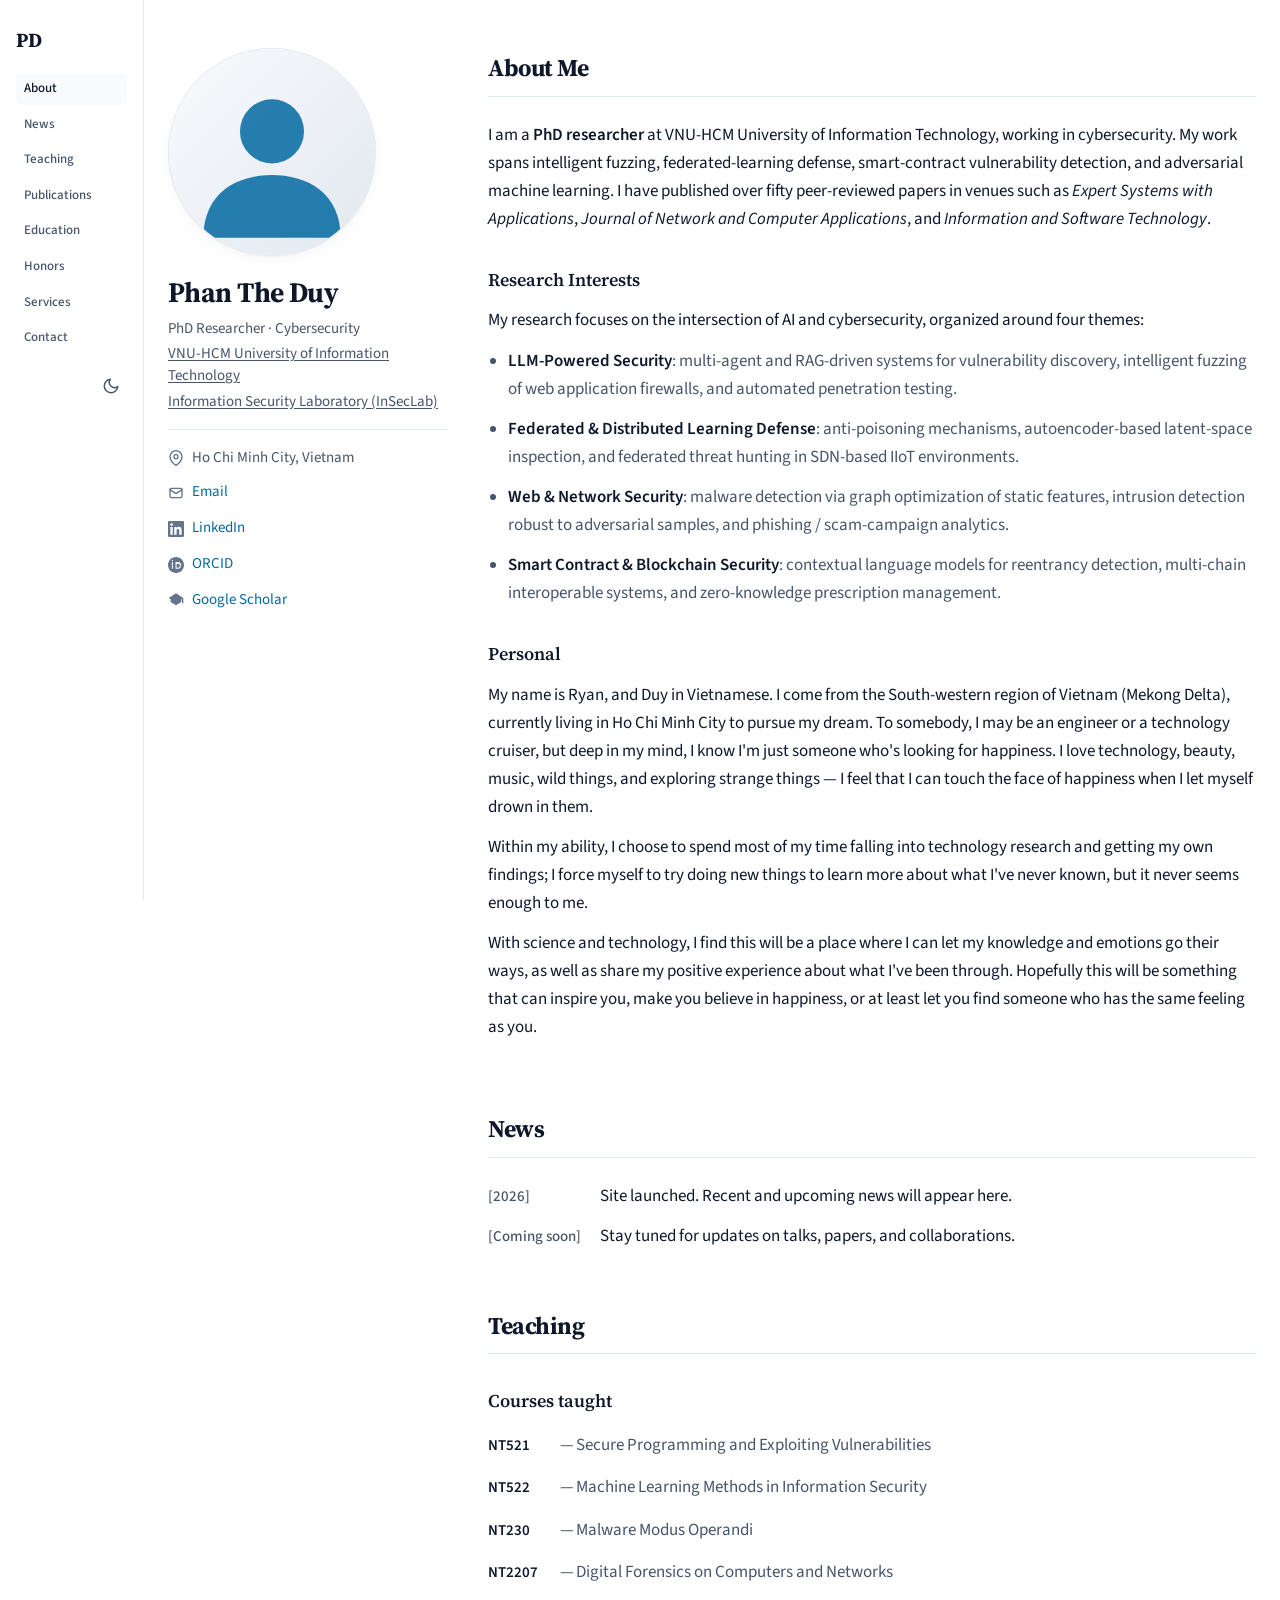
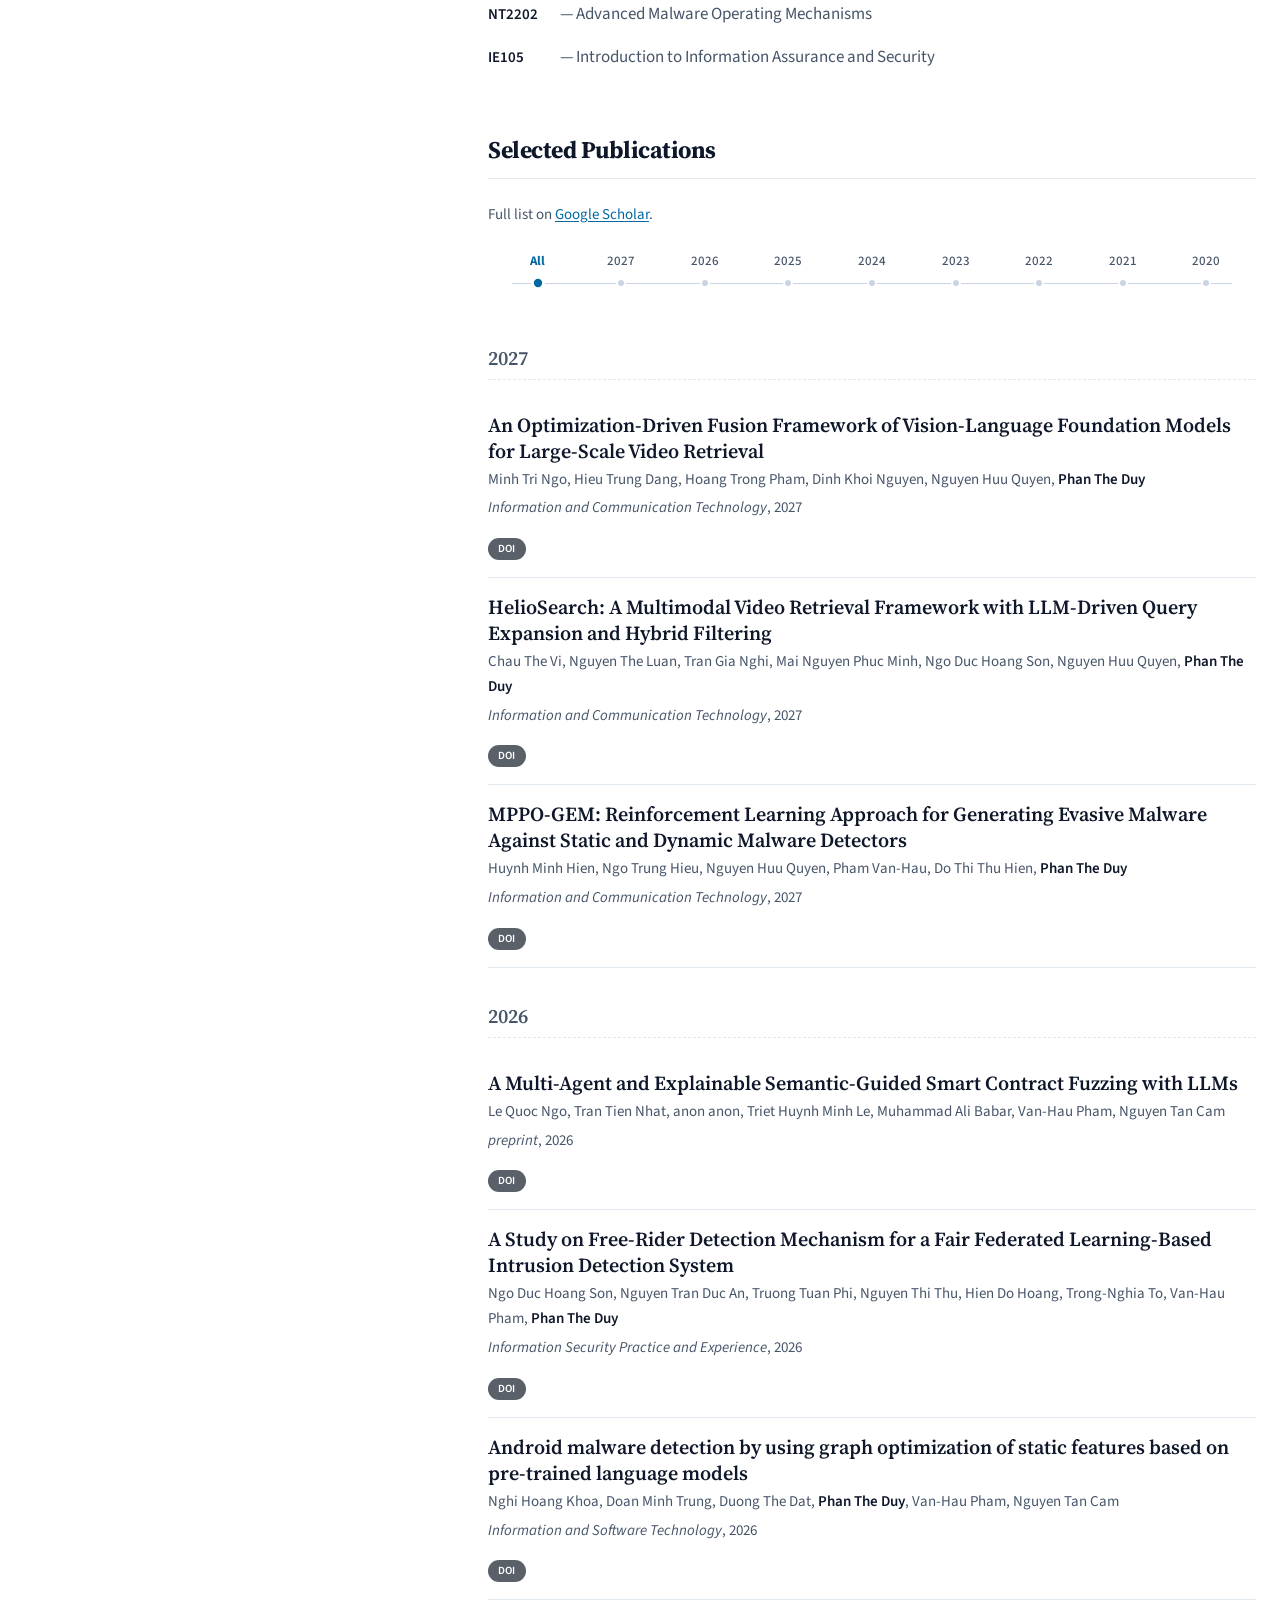
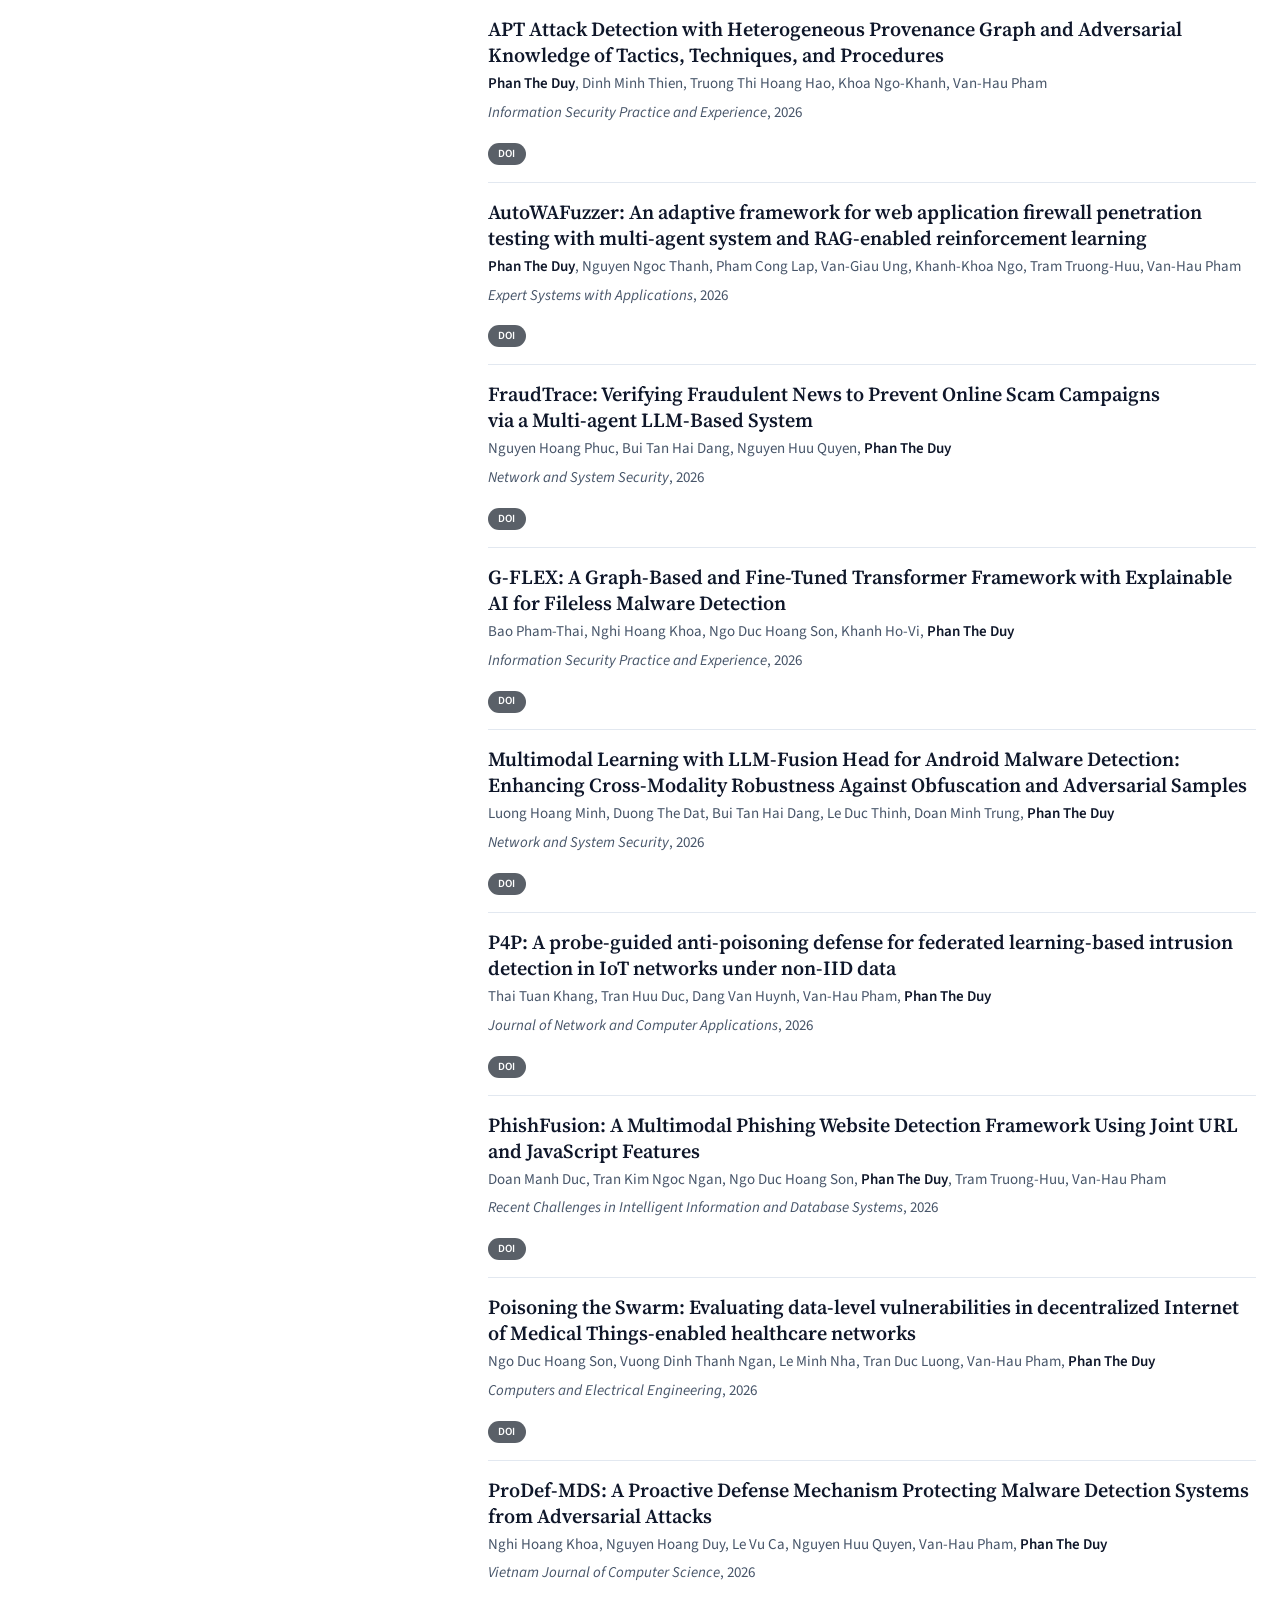
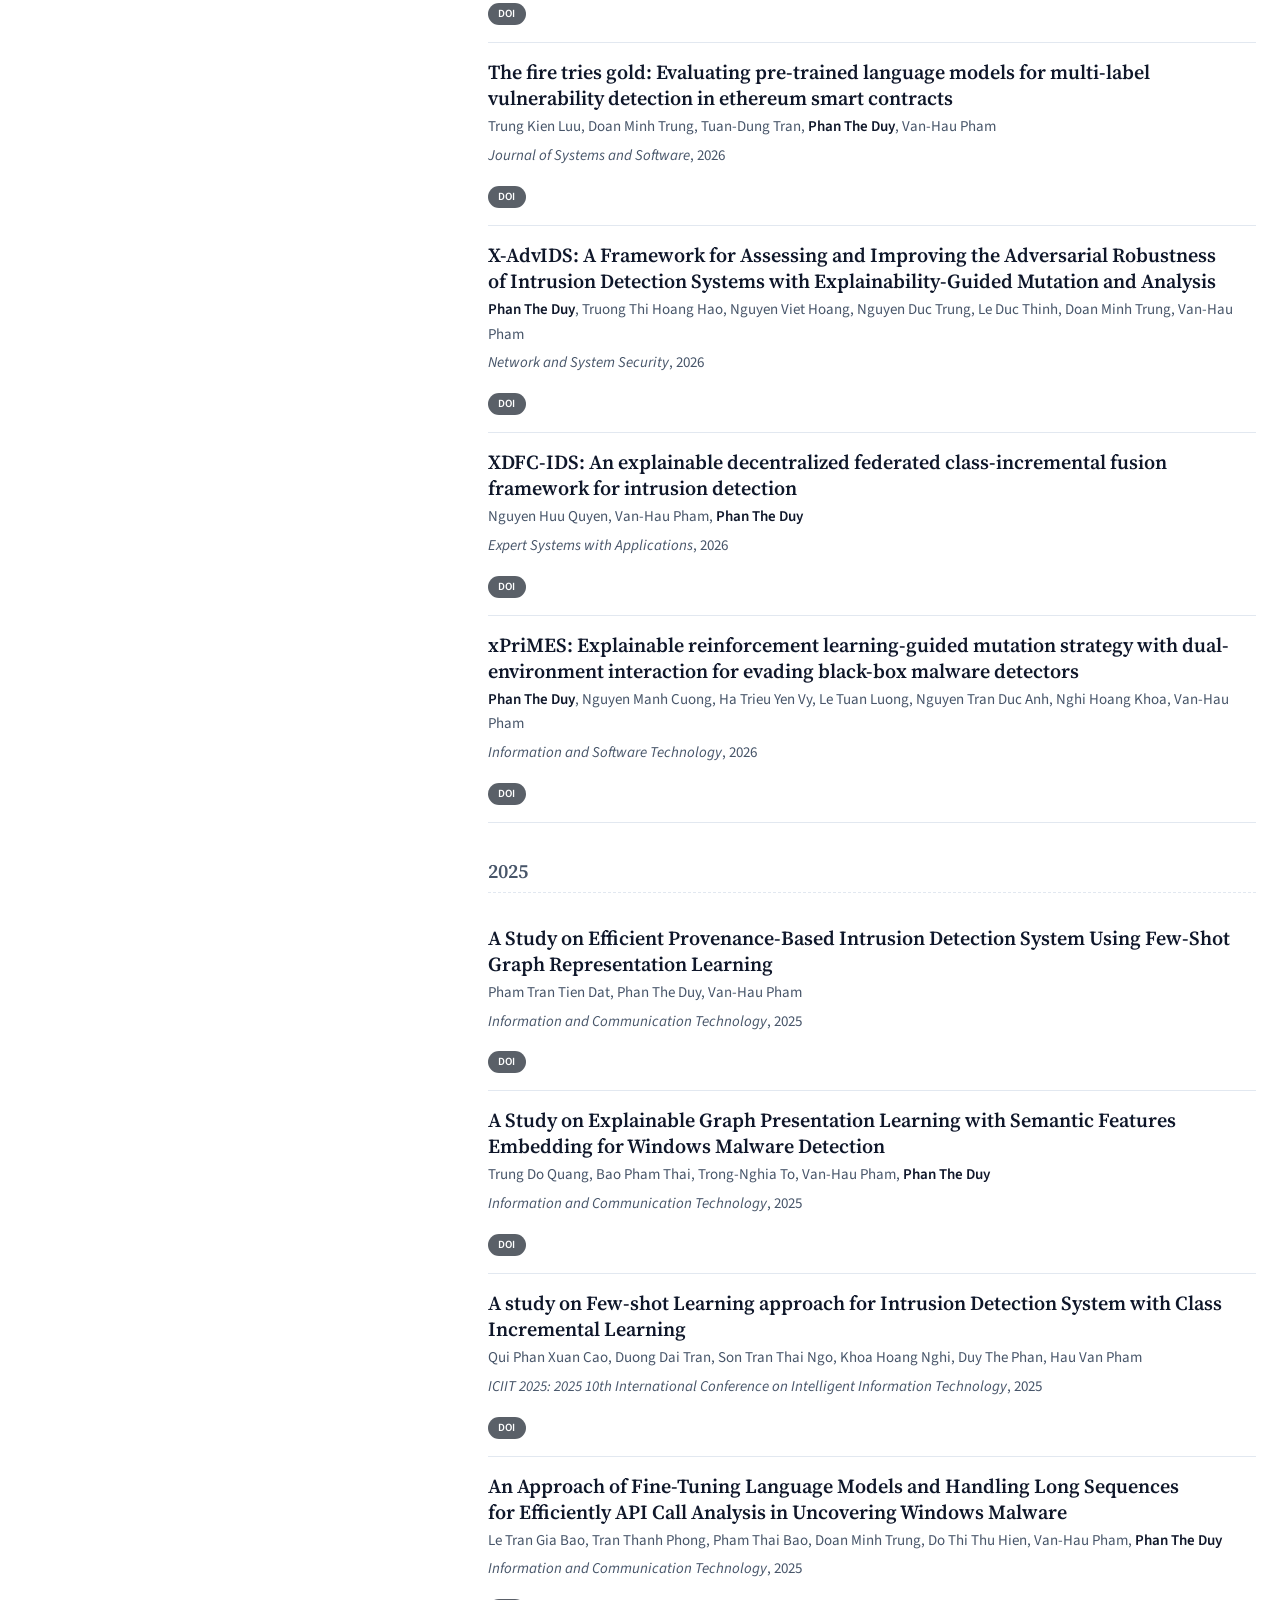
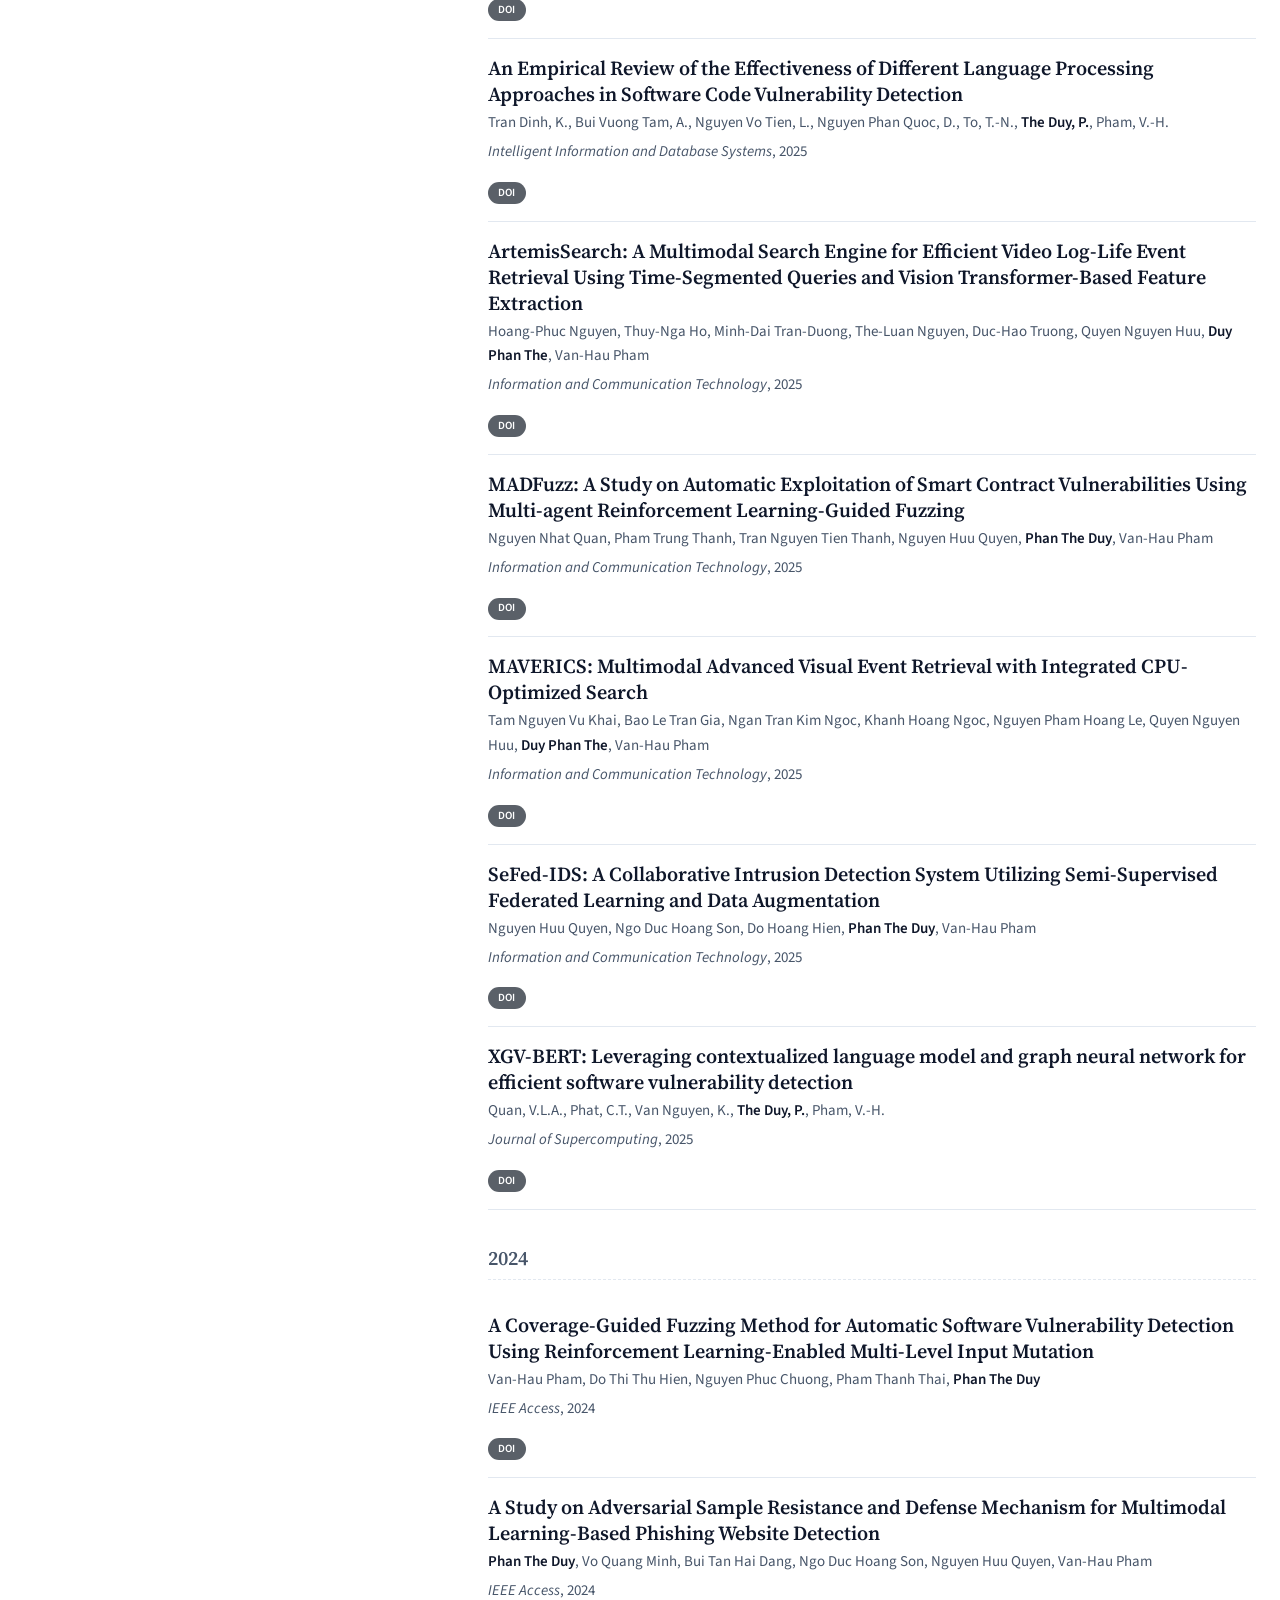
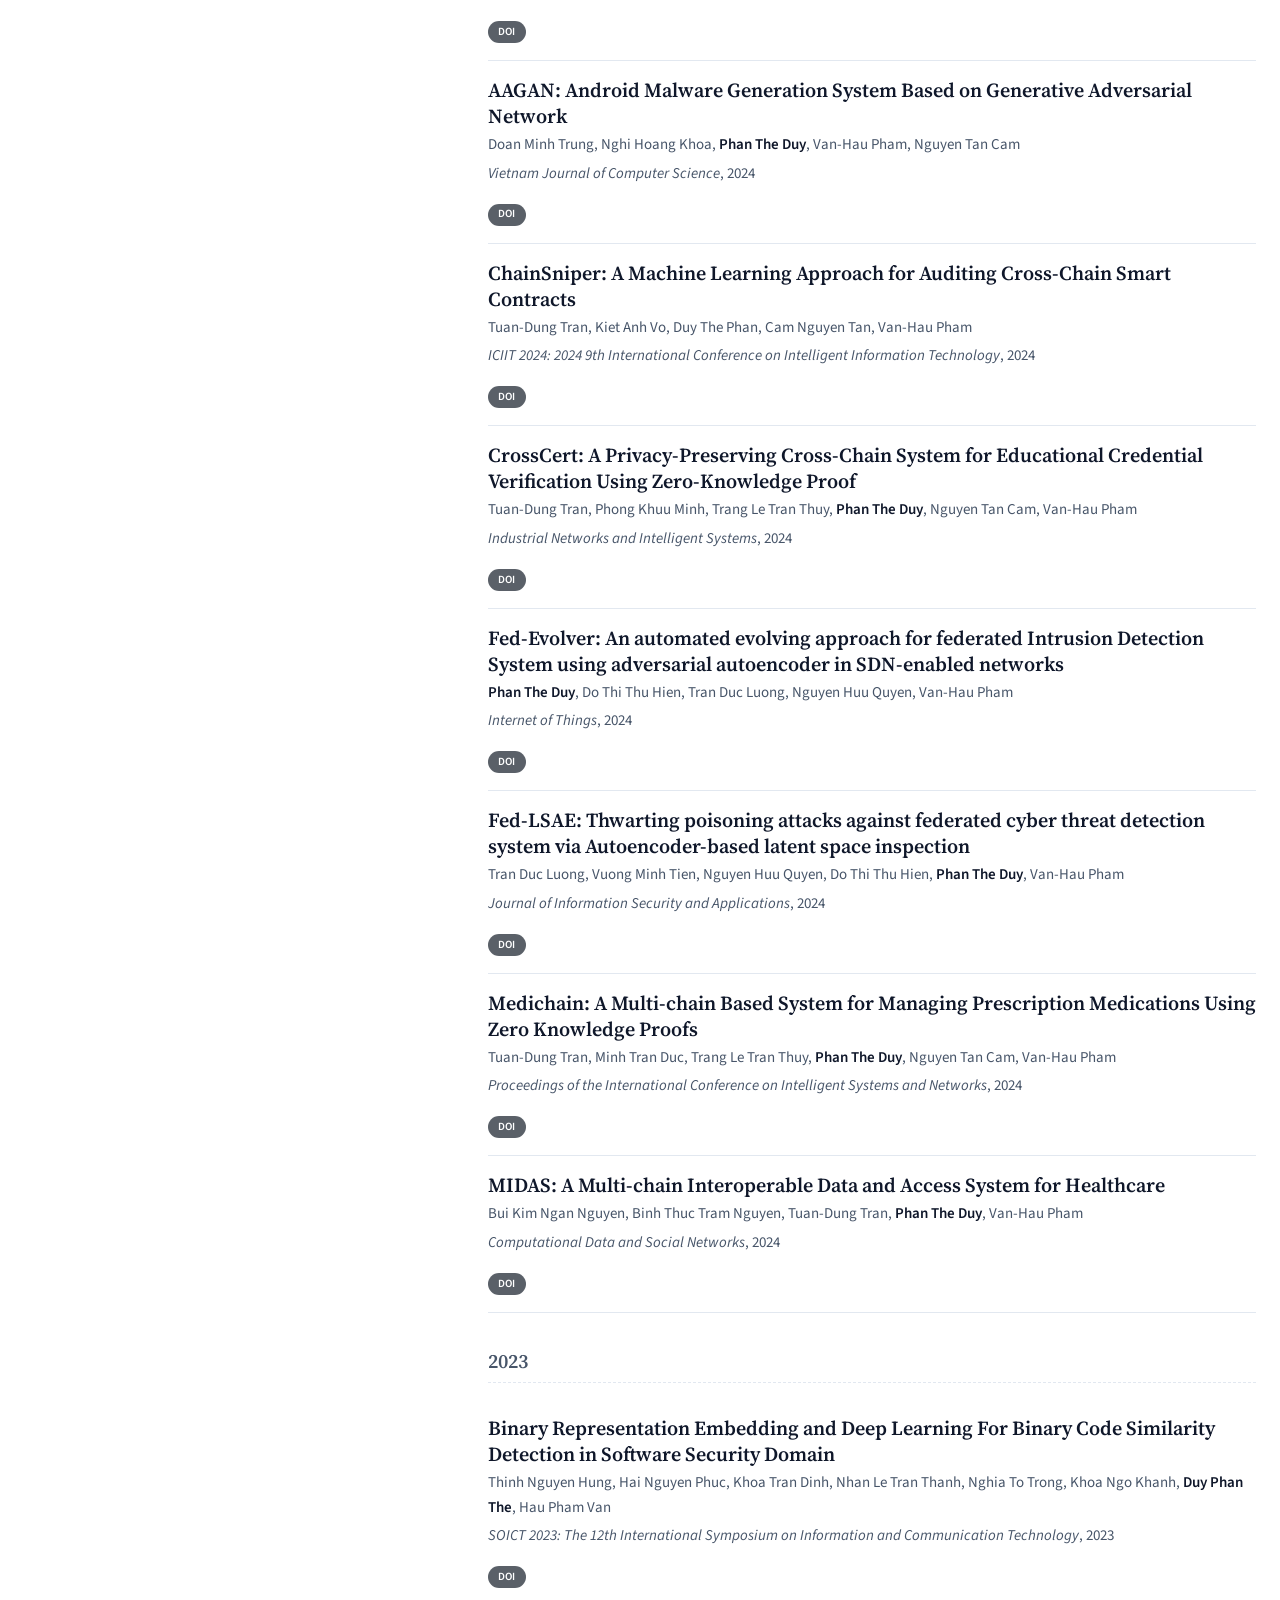
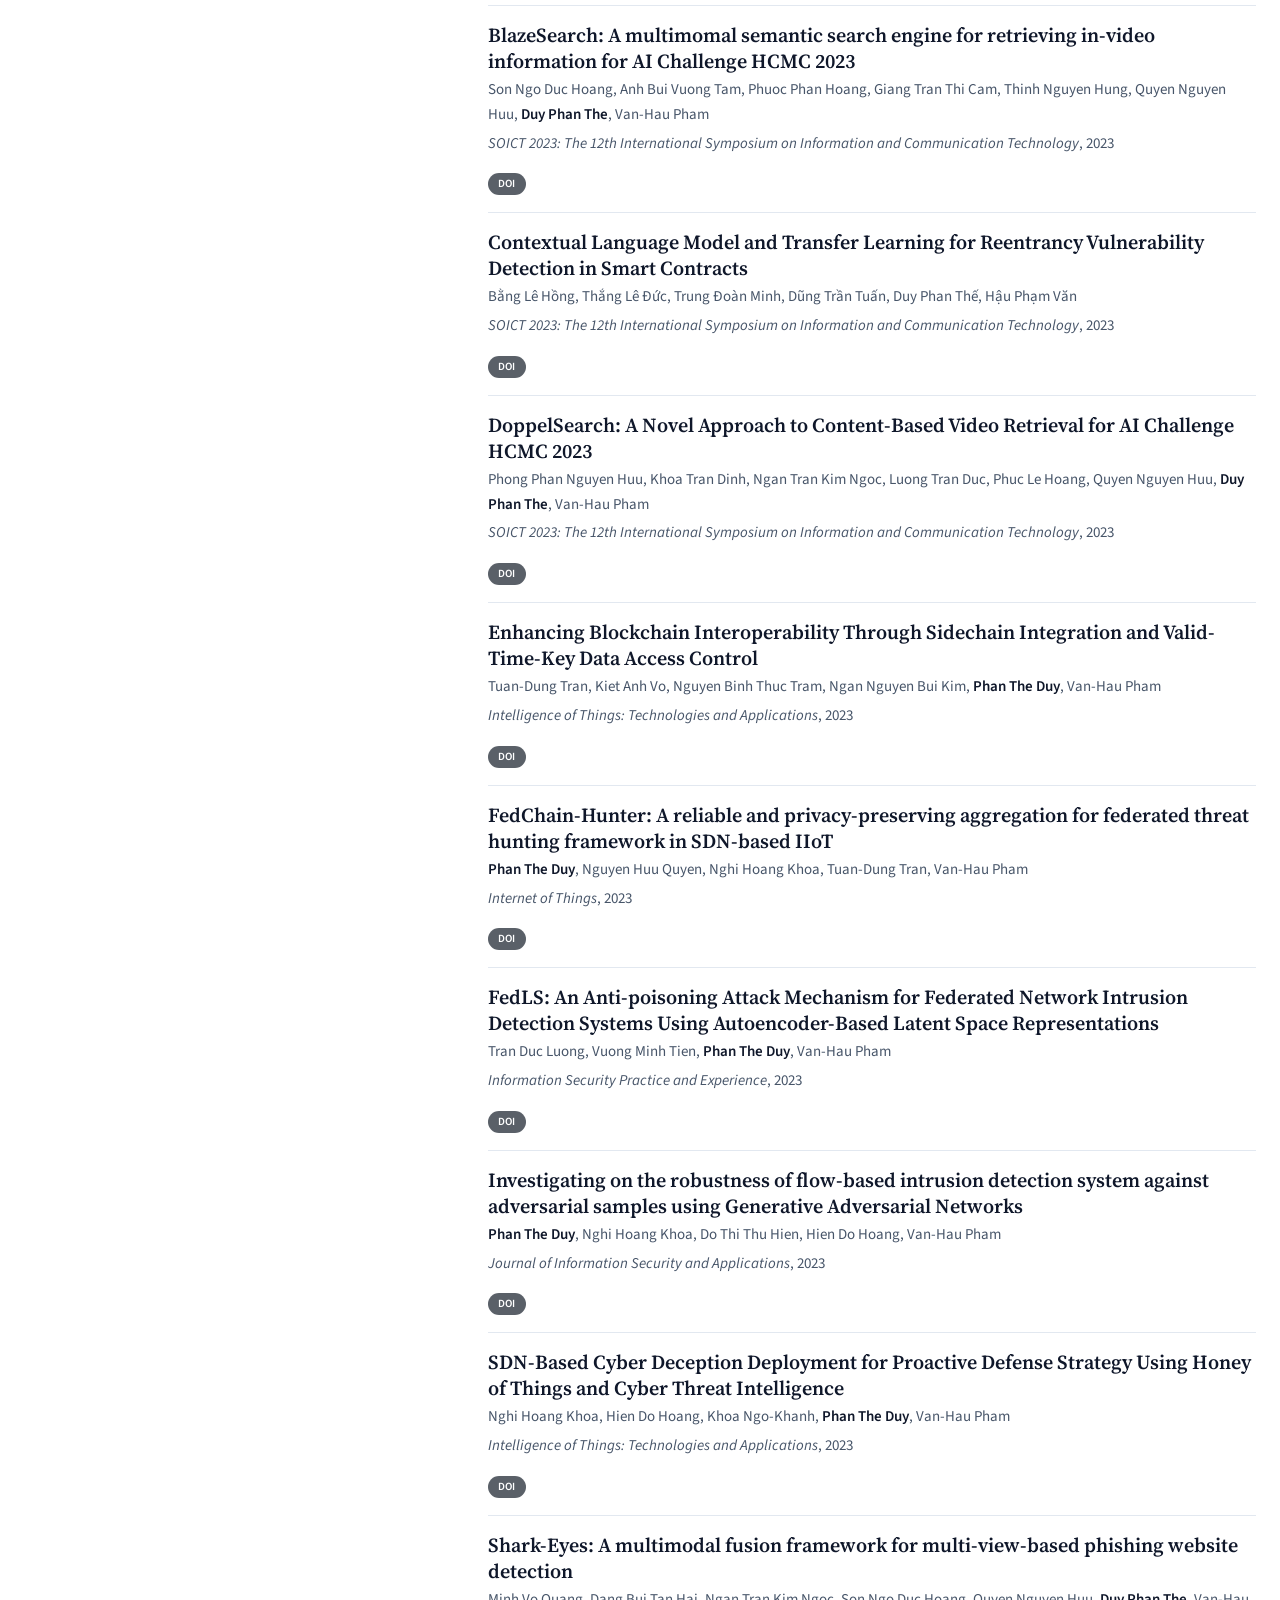
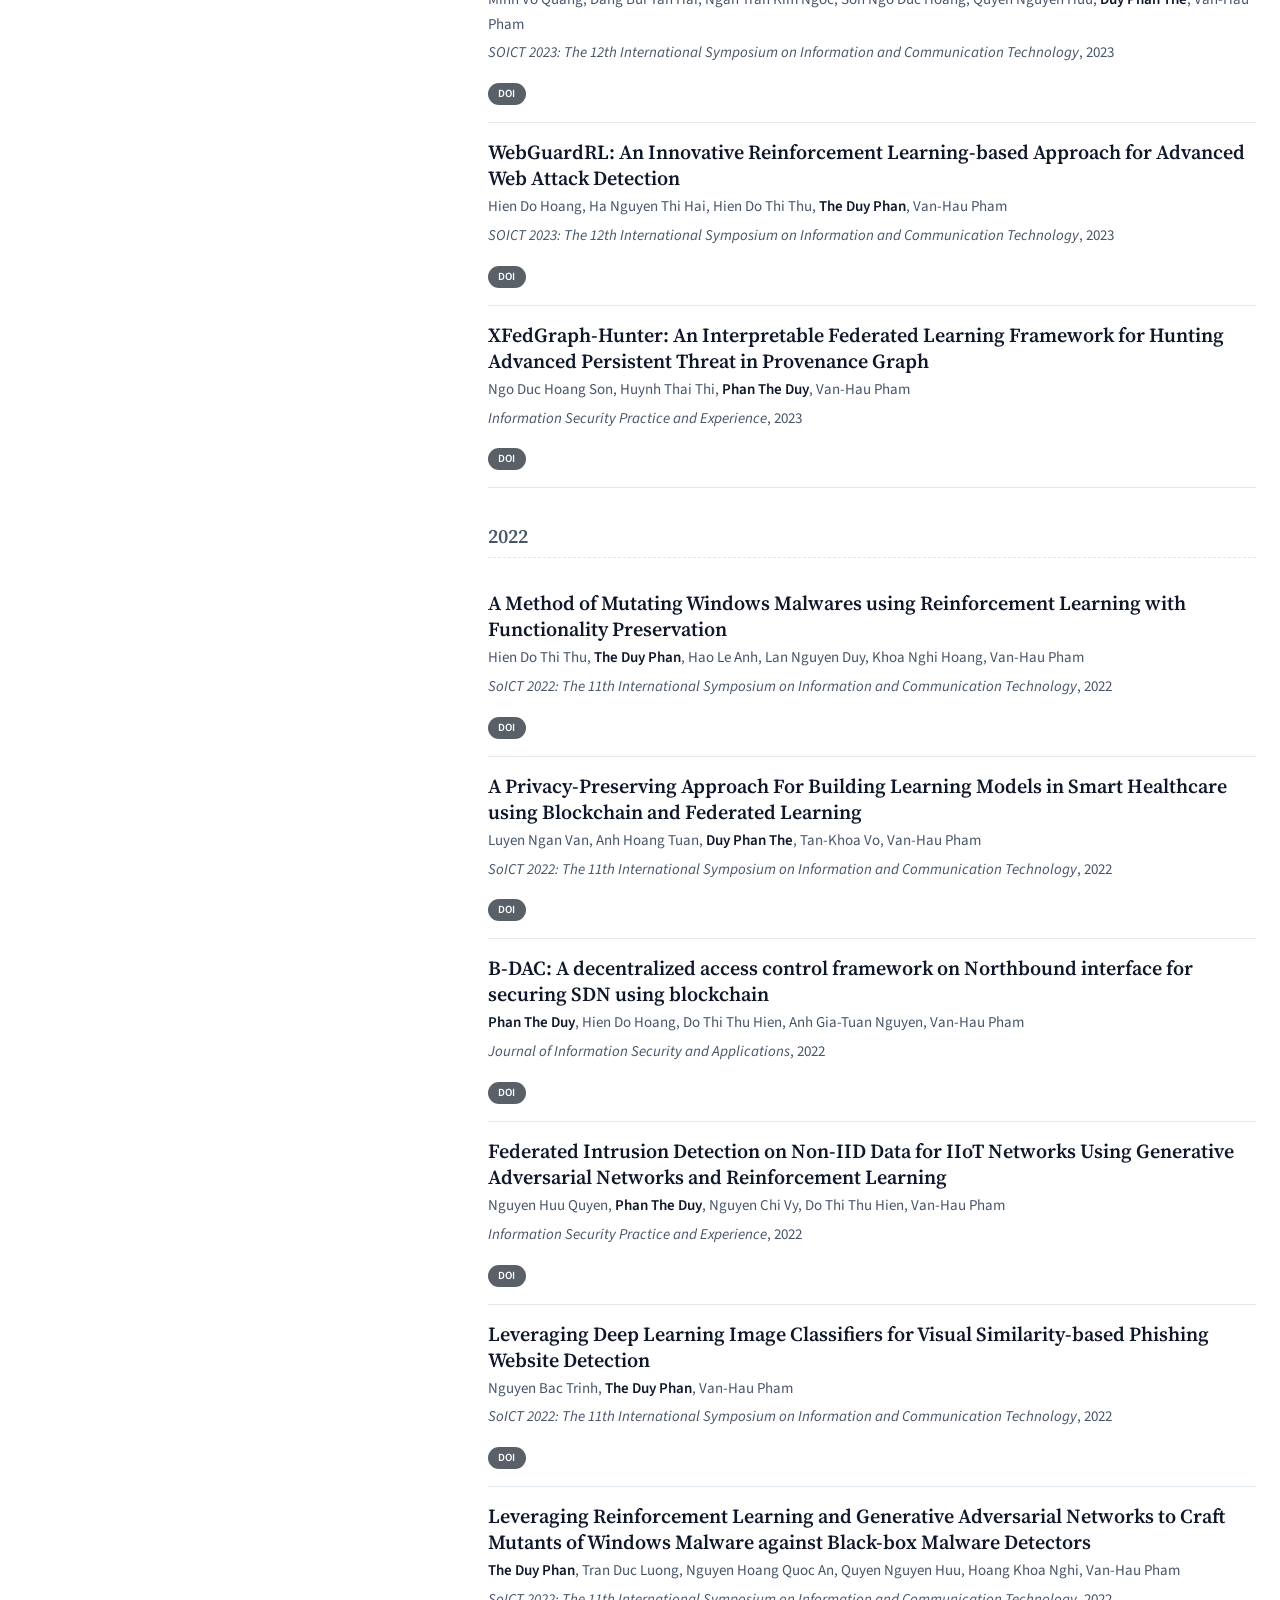
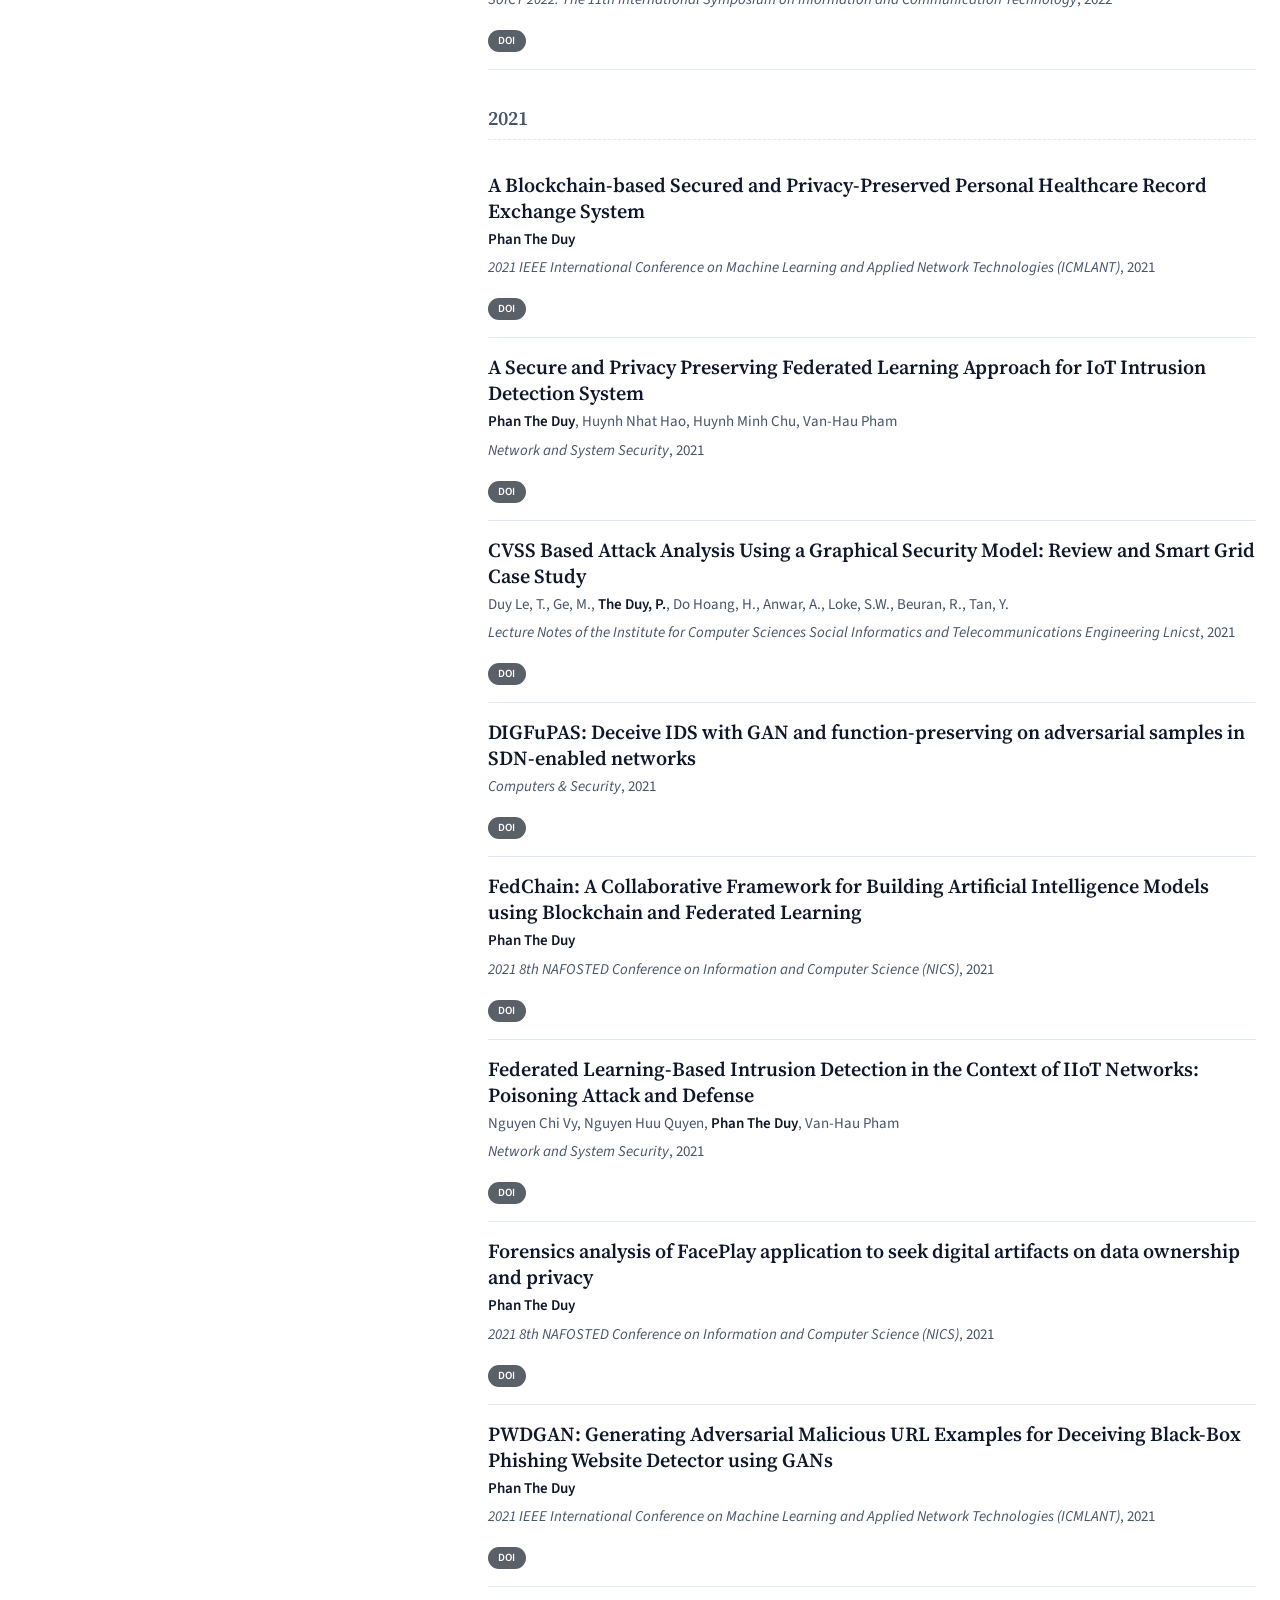
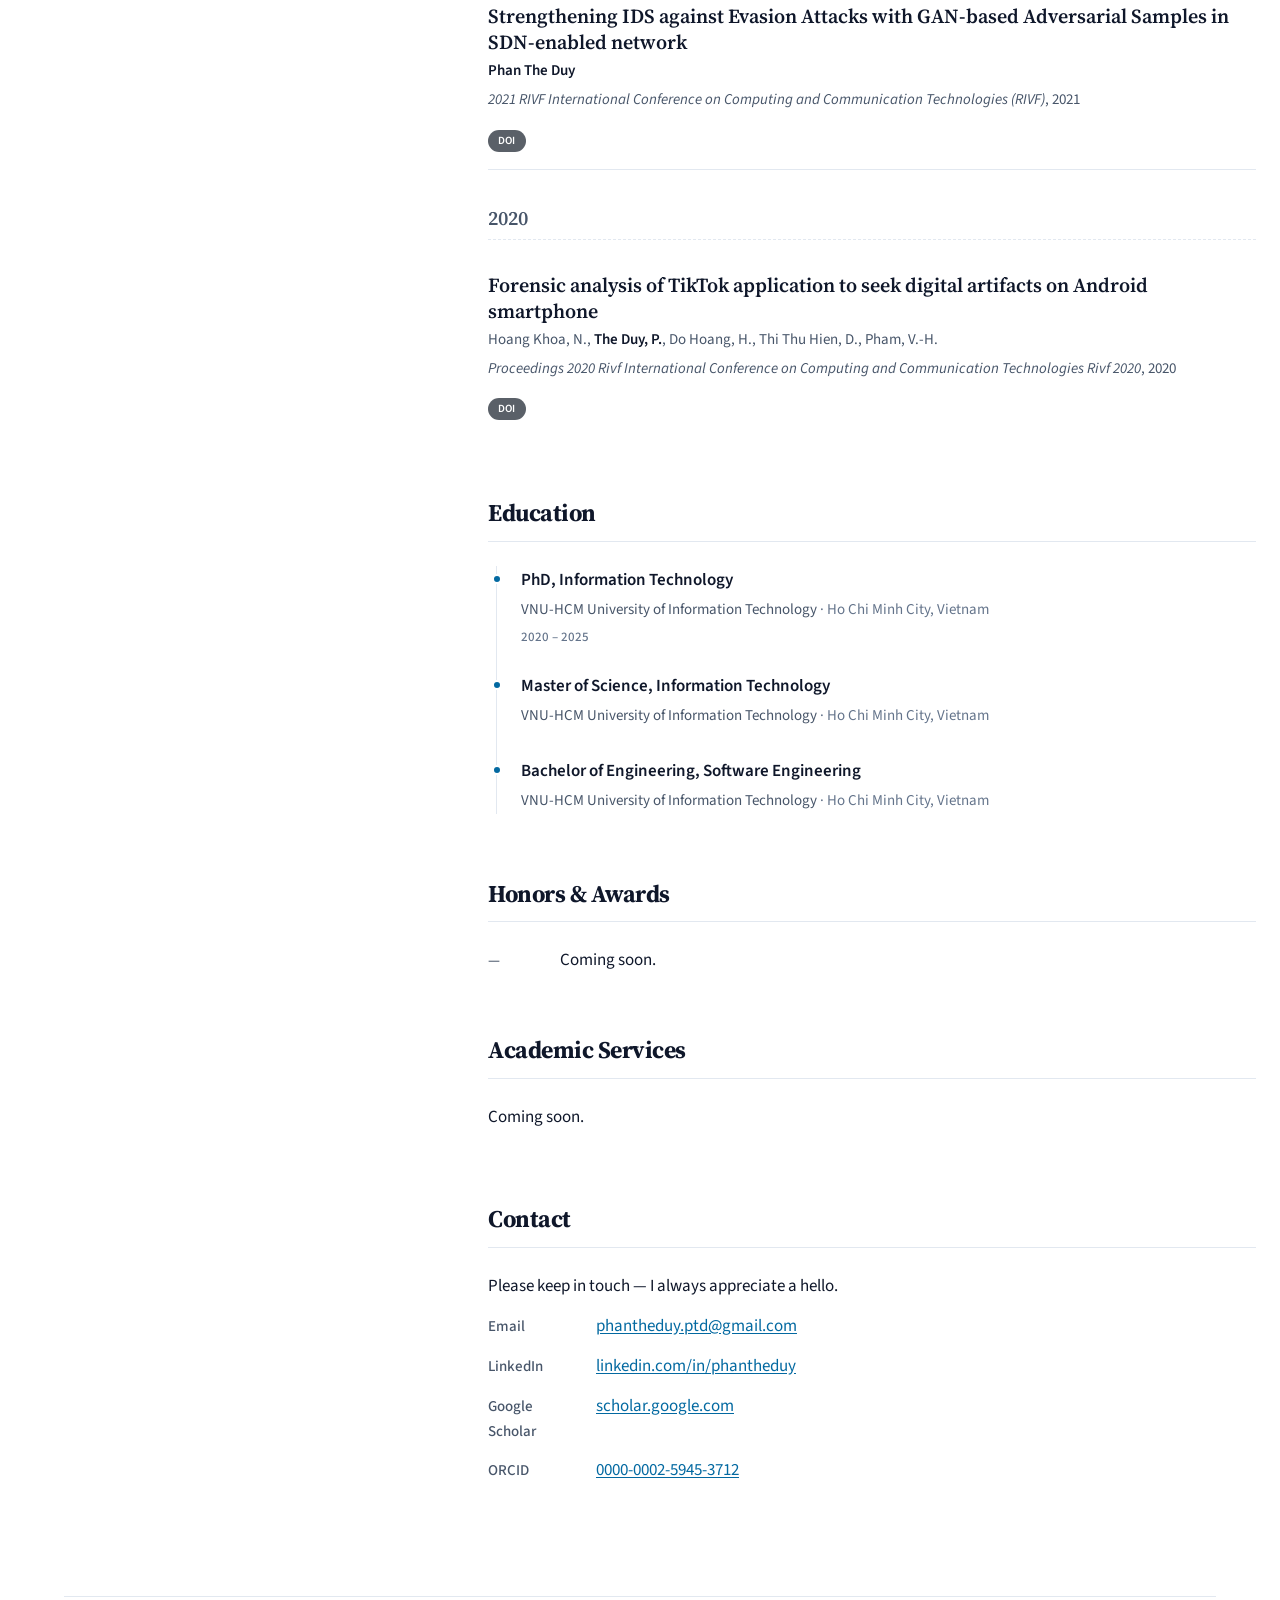
==== index.html @ b1b1d81b "chore: sync publications from ORCID [skip ci]" ====
<!doctype html>
<html lang="en">
<head>
  <meta charset="utf-8" />
  <meta name="viewport" content="width=device-width, initial-scale=1" />

  <title>Phan The Duy — Cybersecurity Researcher</title>
  <meta name="description" content="Phan The Duy (Ryan) — PhD researcher in cybersecurity at VNU-HCM University of Information Technology. Adversarial ML, federated-learning defense, intelligent fuzzing." />
  <meta name="author" content="Phan The Duy" />

  <link rel="canonical" href="https://lengo0951.github.io/" />

  <!-- Open Graph / social card -->
  <meta property="og:type" content="website" />
  <meta property="og:title" content="Phan The Duy — Cybersecurity Researcher" />
  <meta property="og:description" content="PhD researcher at VNU-HCM University of Information Technology. Adversarial ML, federated-learning defense, intelligent fuzzing." />
  <meta property="og:url" content="https://lengo0951.github.io/" />
  <meta property="og:image" content="https://lengo0951.github.io/assets/img/og-image.png" />
  <meta name="twitter:card" content="summary_large_image" />

  <!-- Favicon -->
  <link rel="icon" href="assets/img/favicon.svg" type="image/svg+xml" />

  <!-- Theme initialization (no-flash): runs before stylesheet paints -->
  <script>
    (function () {
      try {
        var stored = localStorage.getItem('theme');
        var prefers = window.matchMedia('(prefers-color-scheme: dark)').matches ? 'dark' : 'light';
        var theme = stored || prefers;
        document.documentElement.setAttribute('data-theme', theme);
      } catch (e) { /* localStorage blocked — fall through to media query in CSS */ }
    })();
  </script>

  <link rel="preconnect" href="https://fonts.googleapis.com" />
  <link rel="preconnect" href="https://fonts.gstatic.com" crossorigin />
  <link href="https://fonts.googleapis.com/css2?family=Source+Sans+3:wght@400;500;600;700&family=Source+Serif+4:opsz,wght@8..60,500;8..60,600;8..60,700&display=swap" rel="stylesheet" />

  <link rel="stylesheet" href="assets/css/style.css" />
</head>
<body>

  <a class="skip-link" href="#main">Skip to content</a>

  <header class="site-header" role="banner">
    <nav class="nav" aria-label="Primary">
      <a href="#top" class="nav-brand" aria-label="Home">PD</a>

      <div class="nav-links">
        <a href="#about">About</a>
        <a href="#news">News</a>
        <a href="#teaching">Teaching</a>
        <a href="#publications">Publications</a>
        <a href="#experience">Education</a>
        <a href="#honors">Honors</a>
        <a href="#services">Services</a>
        <a href="#contact">Contact</a>
      </div>

      <button id="theme-toggle" class="theme-toggle" type="button" aria-label="Toggle dark mode" aria-pressed="false">
        <svg class="icon-sun" width="18" height="18" viewBox="0 0 24 24" fill="none" stroke="currentColor" stroke-width="2" stroke-linecap="round" stroke-linejoin="round" aria-hidden="true">
          <circle cx="12" cy="12" r="4"/>
          <path d="M12 2v2M12 20v2M4.93 4.93l1.41 1.41M17.66 17.66l1.41 1.41M2 12h2M20 12h2M4.93 19.07l1.41-1.41M17.66 6.34l1.41-1.41"/>
        </svg>
        <svg class="icon-moon" width="18" height="18" viewBox="0 0 24 24" fill="none" stroke="currentColor" stroke-width="2" stroke-linecap="round" stroke-linejoin="round" aria-hidden="true">
          <path d="M21 12.79A9 9 0 1 1 11.21 3 7 7 0 0 0 21 12.79z"/>
        </svg>
      </button>
    </nav>
  </header>

  <main id="main" tabindex="-1">

    <!-- ============================ TWO-COLUMN SHELL ============================ -->
    <div id="top" class="shell">

      <!-- ============================ DESKTOP NAVIGATION ============================ -->
      <nav class="site-nav" aria-label="Primary">
        <a class="site-nav-brand" href="#top" aria-label="Home">PD</a>
        <div class="site-nav-links">
          <a href="#about">About</a>
          <a href="#news">News</a>
          <a href="#teaching">Teaching</a>
          <a href="#publications">Publications</a>
          <a href="#experience">Education</a>
          <a href="#honors">Honors</a>
          <a href="#services">Services</a>
          <a href="#contact">Contact</a>
        </div>
        <button class="theme-toggle theme-toggle--sidebar" type="button" aria-label="Toggle dark mode" aria-pressed="false">
          <svg class="icon-sun" width="18" height="18" viewBox="0 0 24 24" fill="none" stroke="currentColor" stroke-width="2" stroke-linecap="round" stroke-linejoin="round" aria-hidden="true"><circle cx="12" cy="12" r="4"/><path d="M12 2v2M12 20v2M4.93 4.93l1.41 1.41M17.66 17.66l1.41 1.41M2 12h2M20 12h2M4.93 19.07l1.41-1.41M17.66 6.34l1.41-1.41"/></svg>
          <svg class="icon-moon" width="18" height="18" viewBox="0 0 24 24" fill="none" stroke="currentColor" stroke-width="2" stroke-linecap="round" stroke-linejoin="round" aria-hidden="true"><path d="M21 12.79A9 9 0 1 1 11.21 3 7 7 0 0 0 21 12.79z"/></svg>
        </button>
      </nav>

      <!-- ============================ SIDEBAR ============================ -->
      <aside class="sidebar" aria-label="Profile">
        <img class="sidebar-photo"
             src="assets/img/avatar.svg"
             alt="Portrait of Phan The Duy"
             width="208" height="208" />
        <h2 class="sidebar-name">Phan The Duy</h2>
        <p class="sidebar-affiliation">PhD Researcher · Cybersecurity</p>
        <p class="sidebar-affiliation">
          <a href="https://www.uit.edu.vn" target="_blank" rel="noopener">VNU-HCM University of Information Technology</a>
        </p>
        <p class="sidebar-affiliation">
          <a href="https://inseclab.uit.edu.vn/" target="_blank" rel="noopener">Information Security Laboratory (InSecLab)</a>
        </p>

        <ul class="sidebar-contact" aria-label="Contact and profiles">
          <li>
            <svg viewBox="0 0 24 24" width="16" height="16" fill="none" stroke="currentColor" stroke-width="2" stroke-linecap="round" stroke-linejoin="round" aria-hidden="true"><path d="M21 10c0 7-9 13-9 13s-9-6-9-13a9 9 0 1 1 18 0z"/><circle cx="12" cy="10" r="3"/></svg>
            <span>Ho Chi Minh City, Vietnam</span>
          </li>
          <li>
            <svg viewBox="0 0 24 24" width="16" height="16" fill="none" stroke="currentColor" stroke-width="2" stroke-linecap="round" stroke-linejoin="round" aria-hidden="true"><rect x="3" y="5" width="18" height="14" rx="2"/><path d="m3 7 9 6 9-6"/></svg>
            <a href="mailto:phantheduy.ptd@gmail.com">Email</a>
          </li>
          <li>
            <svg viewBox="0 0 24 24" width="16" height="16" fill="currentColor" aria-hidden="true"><path d="M20.45 20.45h-3.55v-5.57c0-1.33-.02-3.04-1.85-3.04-1.85 0-2.13 1.45-2.13 2.94v5.67H9.37V9h3.41v1.56h.05c.47-.9 1.64-1.85 3.37-1.85 3.6 0 4.26 2.37 4.26 5.45v6.29zM5.34 7.43a2.06 2.06 0 1 1 0-4.12 2.06 2.06 0 0 1 0 4.12zM7.12 20.45H3.56V9h3.56zM22.22 0H1.77C.79 0 0 .77 0 1.72v20.56C0 23.23.79 24 1.77 24h20.45C23.21 24 24 23.23 24 22.28V1.72C24 .77 23.21 0 22.22 0z"/></svg>
            <a href="https://www.linkedin.com/in/phantheduy/" target="_blank" rel="noopener">LinkedIn</a>
          </li>
          <li>
            <svg viewBox="0 0 24 24" width="16" height="16" fill="currentColor" aria-hidden="true"><path d="M12 0C5.37 0 0 5.37 0 12s5.37 12 12 12 12-5.37 12-12S18.63 0 12 0zM7.37 17.49H5.83V7.37h1.54zm-.77-11.4a.94.94 0 1 1 0-1.88.94.94 0 0 1 0 1.88zm12.92 7.04c0 2.4-1.76 4.36-4.46 4.36h-3.74V7.37h3.74c2.7 0 4.46 1.96 4.46 4.32zm-1.56 0c0-1.56-1-2.86-2.9-2.86h-2.18v5.76h2.18c1.9 0 2.9-1.34 2.9-2.9z"/></svg>
            <a href="https://orcid.org/0000-0002-5945-3712" target="_blank" rel="noopener">ORCID</a>
          </li>
          <li>
            <svg viewBox="0 0 24 24" width="16" height="16" fill="currentColor" aria-hidden="true"><path d="M12 2 1 9l11 7 9-5.73V17h2V9zm0 13.5L4 11v3.94L12 20l8-5.06V11z"/></svg>
            <a href="https://scholar.google.com/citations?user=HFzbk7AAAAAJ&hl=en" target="_blank" rel="noopener">Google Scholar</a>
          </li>
        </ul>
      </aside>

      <!-- ============================ MAIN COLUMN ============================ -->
      <div class="main-col">

    <!-- ============================ ABOUT ============================ -->
    <section id="about" aria-labelledby="about-heading">
      <h2 id="about-heading" class="section-heading">About Me</h2>

      <p>
        I am a <strong>PhD researcher</strong> at VNU-HCM University of
        Information Technology, working in cybersecurity. My work spans
        intelligent fuzzing, federated-learning defense, smart-contract
        vulnerability detection, and adversarial machine learning. I have
        published over fifty peer-reviewed papers in venues such as
        <em>Expert Systems with Applications</em>,
        <em>Journal of Network and Computer Applications</em>, and
        <em>Information and Software Technology</em>.
      </p>

      <h3 class="section-subheading">Research Interests</h3>
      <p>My research focuses on the intersection of AI and cybersecurity, organized around four themes:</p>
      <ul class="research-list">
        <li>
          <strong>LLM-Powered Security</strong>: multi-agent and RAG-driven
          systems for vulnerability discovery, intelligent fuzzing of web
          application firewalls, and automated penetration testing.
        </li>
        <li>
          <strong>Federated &amp; Distributed Learning Defense</strong>:
          anti-poisoning mechanisms, autoencoder-based latent-space inspection,
          and federated threat hunting in SDN-based IIoT environments.
        </li>
        <li>
          <strong>Web &amp; Network Security</strong>: malware detection via
          graph optimization of static features, intrusion detection robust to
          adversarial samples, and phishing / scam-campaign analytics.
        </li>
        <li>
          <strong>Smart Contract &amp; Blockchain Security</strong>: contextual
          language models for reentrancy detection, multi-chain interoperable
          systems, and zero-knowledge prescription management.
        </li>
      </ul>

      <h3 class="section-subheading">Personal</h3>
      <p>
        My name is Ryan, and Duy in Vietnamese. I come from the South-western
        region of Vietnam (Mekong Delta), currently living in Ho Chi Minh City
        to pursue my dream. To somebody, I may be an engineer or a technology
        cruiser, but deep in my mind, I know I'm just someone who's looking for
        happiness. I love technology, beauty, music, wild things, and
        exploring strange things — I feel that I can touch the face of
        happiness when I let myself drown in them.
      </p>
      <p>
        Within my ability, I choose to spend most of my time falling into
        technology research and getting my own findings; I force myself to try
        doing new things to learn more about what I've never known, but it
        never seems enough to me.
      </p>
      <p>
        With science and technology, I find this will be a place where I can
        let my knowledge and emotions go their ways, as well as share my
        positive experience about what I've been through. Hopefully this will
        be something that can inspire you, make you believe in happiness, or
        at least let you find someone who has the same feeling as you.
      </p>
    </section>

    <!-- ============================ NEWS ============================ -->
    <section id="news" aria-labelledby="news-heading">
      <h2 id="news-heading" class="section-heading">News</h2>
      <ul class="news-list">
        <li><span class="news-date">[2026]</span><span>Site launched. Recent and upcoming news will appear here.</span></li>
        <li><span class="news-date">[Coming soon]</span><span>Stay tuned for updates on talks, papers, and collaborations.</span></li>
      </ul>
    </section>

    <!-- ============================ TEACHING ============================ -->
    <section id="teaching" aria-labelledby="teaching-heading">
      <h2 id="teaching-heading" class="section-heading">Teaching</h2>
      <h3 class="section-subheading">Courses taught</h3>
      <ul class="teaching-list">
        <li><a href="NT521/"><strong>NT521</strong><span aria-hidden="true">—</span><span>Secure Programming and Exploiting Vulnerabilities</span></a></li>
        <li><a href="NT522/"><strong>NT522</strong><span aria-hidden="true">—</span><span>Machine Learning Methods in Information Security</span></a></li>
        <li><a href="NT230/"><strong>NT230</strong><span aria-hidden="true">—</span><span>Malware Modus Operandi</span></a></li>
        <li><a href="NT2207/"><strong>NT2207</strong><span aria-hidden="true">—</span><span>Digital Forensics on Computers and Networks</span></a></li>
        <li><a href="NT2202/"><strong>NT2202</strong><span aria-hidden="true">—</span><span>Advanced Malware Operating Mechanisms</span></a></li>
        <li><a href="IE105/"><strong>IE105</strong><span aria-hidden="true">—</span><span>Introduction to Information Assurance and Security</span></a></li>
      </ul>
    </section>

    <!-- ========================= PUBLICATIONS =========================
         ✏️ EDIT: copy a <article class="pub" data-year="YYYY"> block to add
         a new paper. Available badge classes: badge-arxiv, badge-pdf,
         badge-code, badge-project, badge-bibtex, badge-hf, badge-slides,
         badge-video. Add data-year="YYYY" so the year filter works.
    ================================================================= -->
    <section id="publications" aria-labelledby="pub-heading">
      <h2 id="pub-heading" class="section-heading">Selected Publications</h2>
      <p class="meta">Full list on <a href="https://scholar.google.com/citations?user=HFzbk7AAAAAJ&hl=en" target="_blank" rel="noopener">Google Scholar</a>.</p>

      <!-- Publications below auto-managed by scripts/hydrate-from-orcid.mjs. Do not edit between the markers; run the script locally or trigger the GitHub Actions workflow to regenerate. -->
      <!-- ORCID:PUBS:START -->

      <div class="pub-filter" role="group" aria-label="Filter publications by year">
        <button class="pub-filter-btn is-active" type="button" data-year="all" aria-pressed="true">All</button>
        <button class="pub-filter-btn" type="button" data-year="2027" aria-pressed="false">2027</button>
        <button class="pub-filter-btn" type="button" data-year="2026" aria-pressed="false">2026</button>
        <button class="pub-filter-btn" type="button" data-year="2025" aria-pressed="false">2025</button>
        <button class="pub-filter-btn" type="button" data-year="2024" aria-pressed="false">2024</button>
        <button class="pub-filter-btn" type="button" data-year="2023" aria-pressed="false">2023</button>
        <button class="pub-filter-btn" type="button" data-year="2022" aria-pressed="false">2022</button>
        <button class="pub-filter-btn" type="button" data-year="2021" aria-pressed="false">2021</button>
        <button class="pub-filter-btn" type="button" data-year="2020" aria-pressed="false">2020</button>
      </div>

      <h3 class="pub-year" data-year="2027">2027</h3>

      <article class="pub" data-year="2027">
        <div class="pub-body">
          <h4 class="pub-title"><a href="https://doi.org/10.1007/978-981-92-2597-2_6" target="_blank" rel="noopener">An Optimization-Driven Fusion Framework of Vision-Language Foundation Models for Large-Scale Video Retrieval</a></h4>
          <p class="pub-authors">Minh Tri Ngo, Hieu Trung Dang, Hoang Trong Pham, Dinh Khoi Nguyen, Nguyen Huu Quyen, <strong>Phan The Duy</strong></p>
          <p class="pub-venue"><em>Information and Communication Technology</em>, 2027</p>
          <ul class="badge-row" aria-label="Paper links">
            <li><a class="badge badge-pdf" href="https://doi.org/10.1007/978-981-92-2597-2_6" target="_blank" rel="noopener">DOI</a></li>
          </ul>
        </div>
      </article>

      <article class="pub" data-year="2027">
        <div class="pub-body">
          <h4 class="pub-title"><a href="https://doi.org/10.1007/978-981-92-2584-2_11" target="_blank" rel="noopener">HelioSearch: A Multimodal Video Retrieval Framework with LLM-Driven Query Expansion and Hybrid Filtering</a></h4>
          <p class="pub-authors">Chau The Vi, Nguyen The Luan, Tran Gia Nghi, Mai Nguyen Phuc Minh, Ngo Duc Hoang Son, Nguyen Huu Quyen, <strong>Phan The Duy</strong></p>
          <p class="pub-venue"><em>Information and Communication Technology</em>, 2027</p>
          <ul class="badge-row" aria-label="Paper links">
            <li><a class="badge badge-pdf" href="https://doi.org/10.1007/978-981-92-2584-2_11" target="_blank" rel="noopener">DOI</a></li>
          </ul>
        </div>
      </article>

      <article class="pub" data-year="2027">
        <div class="pub-body">
          <h4 class="pub-title"><a href="https://doi.org/10.1007/978-981-92-2597-2_19" target="_blank" rel="noopener">MPPO-GEM: Reinforcement Learning Approach for Generating Evasive Malware Against Static and Dynamic Malware Detectors</a></h4>
          <p class="pub-authors">Huynh Minh Hien, Ngo Trung Hieu, Nguyen Huu Quyen, Pham Van-Hau, Do Thi Thu Hien, <strong>Phan The Duy</strong></p>
          <p class="pub-venue"><em>Information and Communication Technology</em>, 2027</p>
          <ul class="badge-row" aria-label="Paper links">
            <li><a class="badge badge-pdf" href="https://doi.org/10.1007/978-981-92-2597-2_19" target="_blank" rel="noopener">DOI</a></li>
          </ul>
        </div>
      </article>

      <h3 class="pub-year" data-year="2026">2026</h3>

      <article class="pub" data-year="2026">
        <div class="pub-body">
          <h4 class="pub-title"><a href="https://doi.org/10.2139/ssrn.6381010" target="_blank" rel="noopener">A Multi-Agent and Explainable Semantic-Guided Smart Contract Fuzzing with LLMs</a></h4>
          <p class="pub-authors">Le Quoc Ngo, Tran Tien Nhat, anon anon, Triet Huynh Minh Le, Muhammad Ali Babar, Van-Hau Pham, Nguyen Tan Cam</p>
          <p class="pub-venue"><em>preprint</em>, 2026</p>
          <ul class="badge-row" aria-label="Paper links">
            <li><a class="badge badge-pdf" href="https://doi.org/10.2139/ssrn.6381010" target="_blank" rel="noopener">DOI</a></li>
          </ul>
        </div>
      </article>

      <article class="pub" data-year="2026">
        <div class="pub-body">
          <h4 class="pub-title"><a href="https://doi.org/10.1007/978-981-95-9284-5_4" target="_blank" rel="noopener">A Study on Free-Rider Detection Mechanism for a Fair Federated Learning-Based Intrusion Detection System</a></h4>
          <p class="pub-authors">Ngo Duc Hoang Son, Nguyen Tran Duc An, Truong Tuan Phi, Nguyen Thi Thu, Hien Do Hoang, Trong-Nghia To, Van-Hau Pham, <strong>Phan The Duy</strong></p>
          <p class="pub-venue"><em>Information Security Practice and Experience</em>, 2026</p>
          <ul class="badge-row" aria-label="Paper links">
            <li><a class="badge badge-pdf" href="https://doi.org/10.1007/978-981-95-9284-5_4" target="_blank" rel="noopener">DOI</a></li>
          </ul>
        </div>
      </article>

      <article class="pub" data-year="2026">
        <div class="pub-body">
          <h4 class="pub-title"><a href="https://doi.org/10.1016/j.infsof.2026.108012" target="_blank" rel="noopener">Android malware detection by using graph optimization of static features based on pre-trained language models</a></h4>
          <p class="pub-authors">Nghi Hoang Khoa, Doan Minh Trung, Duong The Dat, <strong>Phan The Duy</strong>, Van-Hau Pham, Nguyen Tan Cam</p>
          <p class="pub-venue"><em>Information and Software Technology</em>, 2026</p>
          <ul class="badge-row" aria-label="Paper links">
            <li><a class="badge badge-pdf" href="https://doi.org/10.1016/j.infsof.2026.108012" target="_blank" rel="noopener">DOI</a></li>
          </ul>
        </div>
      </article>

      <article class="pub" data-year="2026">
        <div class="pub-body">
          <h4 class="pub-title"><a href="https://doi.org/10.1007/978-981-95-9284-5_18" target="_blank" rel="noopener">APT Attack Detection with Heterogeneous Provenance Graph and Adversarial Knowledge of Tactics, Techniques, and Procedures</a></h4>
          <p class="pub-authors"><strong>Phan The Duy</strong>, Dinh Minh Thien, Truong Thi Hoang Hao, Khoa Ngo-Khanh, Van-Hau Pham</p>
          <p class="pub-venue"><em>Information Security Practice and Experience</em>, 2026</p>
          <ul class="badge-row" aria-label="Paper links">
            <li><a class="badge badge-pdf" href="https://doi.org/10.1007/978-981-95-9284-5_18" target="_blank" rel="noopener">DOI</a></li>
          </ul>
        </div>
      </article>

      <article class="pub" data-year="2026">
        <div class="pub-body">
          <h4 class="pub-title"><a href="https://doi.org/10.1016/j.eswa.2026.132546" target="_blank" rel="noopener">AutoWAFuzzer: An adaptive framework for web application firewall penetration testing with multi-agent system and RAG-enabled reinforcement learning</a></h4>
          <p class="pub-authors"><strong>Phan The Duy</strong>, Nguyen Ngoc Thanh, Pham Cong Lap, Van-Giau Ung, Khanh-Khoa Ngo, Tram Truong-Huu, Van-Hau Pham</p>
          <p class="pub-venue"><em>Expert Systems with Applications</em>, 2026</p>
          <ul class="badge-row" aria-label="Paper links">
            <li><a class="badge badge-pdf" href="https://doi.org/10.1016/j.eswa.2026.132546" target="_blank" rel="noopener">DOI</a></li>
          </ul>
        </div>
      </article>

      <article class="pub" data-year="2026">
        <div class="pub-body">
          <h4 class="pub-title"><a href="https://doi.org/10.1007/978-981-95-6419-4_13" target="_blank" rel="noopener">FraudTrace: Verifying Fraudulent News to Prevent Online Scam Campaigns via a Multi-agent LLM-Based System</a></h4>
          <p class="pub-authors">Nguyen Hoang Phuc, Bui Tan Hai Dang, Nguyen Huu Quyen, <strong>Phan The Duy</strong></p>
          <p class="pub-venue"><em>Network and System Security</em>, 2026</p>
          <ul class="badge-row" aria-label="Paper links">
            <li><a class="badge badge-pdf" href="https://doi.org/10.1007/978-981-95-6419-4_13" target="_blank" rel="noopener">DOI</a></li>
          </ul>
        </div>
      </article>

      <article class="pub" data-year="2026">
        <div class="pub-body">
          <h4 class="pub-title"><a href="https://doi.org/10.1007/978-981-95-9284-5_15" target="_blank" rel="noopener">G-FLEX: A Graph-Based and Fine-Tuned Transformer Framework with Explainable AI for Fileless Malware Detection</a></h4>
          <p class="pub-authors">Bao Pham-Thai, Nghi Hoang Khoa, Ngo Duc Hoang Son, Khanh Ho-Vi, <strong>Phan The Duy</strong></p>
          <p class="pub-venue"><em>Information Security Practice and Experience</em>, 2026</p>
          <ul class="badge-row" aria-label="Paper links">
            <li><a class="badge badge-pdf" href="https://doi.org/10.1007/978-981-95-9284-5_15" target="_blank" rel="noopener">DOI</a></li>
          </ul>
        </div>
      </article>

      <article class="pub" data-year="2026">
        <div class="pub-body">
          <h4 class="pub-title"><a href="https://doi.org/10.1007/978-981-95-6419-4_11" target="_blank" rel="noopener">Multimodal Learning with LLM-Fusion Head for Android Malware Detection: Enhancing Cross-Modality Robustness Against Obfuscation and Adversarial Samples</a></h4>
          <p class="pub-authors">Luong Hoang Minh, Duong The Dat, Bui Tan Hai Dang, Le Duc Thinh, Doan Minh Trung, <strong>Phan The Duy</strong></p>
          <p class="pub-venue"><em>Network and System Security</em>, 2026</p>
          <ul class="badge-row" aria-label="Paper links">
            <li><a class="badge badge-pdf" href="https://doi.org/10.1007/978-981-95-6419-4_11" target="_blank" rel="noopener">DOI</a></li>
          </ul>
        </div>
      </article>

      <article class="pub" data-year="2026">
        <div class="pub-body">
          <h4 class="pub-title"><a href="https://doi.org/10.1016/j.jnca.2026.104502" target="_blank" rel="noopener">P4P: A probe-guided anti-poisoning defense for federated learning-based intrusion detection in IoT networks under non-IID data</a></h4>
          <p class="pub-authors">Thai Tuan Khang, Tran Huu Duc, Dang Van Huynh, Van-Hau Pham, <strong>Phan The Duy</strong></p>
          <p class="pub-venue"><em>Journal of Network and Computer Applications</em>, 2026</p>
          <ul class="badge-row" aria-label="Paper links">
            <li><a class="badge badge-pdf" href="https://doi.org/10.1016/j.jnca.2026.104502" target="_blank" rel="noopener">DOI</a></li>
          </ul>
        </div>
      </article>

      <article class="pub" data-year="2026">
        <div class="pub-body">
          <h4 class="pub-title"><a href="https://doi.org/10.1007/978-981-92-0263-8_39" target="_blank" rel="noopener">PhishFusion: A Multimodal Phishing Website Detection Framework Using Joint URL and JavaScript Features</a></h4>
          <p class="pub-authors">Doan Manh Duc, Tran Kim Ngoc Ngan, Ngo Duc Hoang Son, <strong>Phan The Duy</strong>, Tram Truong-Huu, Van-Hau Pham</p>
          <p class="pub-venue"><em>Recent Challenges in Intelligent Information and Database Systems</em>, 2026</p>
          <ul class="badge-row" aria-label="Paper links">
            <li><a class="badge badge-pdf" href="https://doi.org/10.1007/978-981-92-0263-8_39" target="_blank" rel="noopener">DOI</a></li>
          </ul>
        </div>
      </article>

      <article class="pub" data-year="2026">
        <div class="pub-body">
          <h4 class="pub-title"><a href="https://doi.org/10.1016/j.compeleceng.2026.111349" target="_blank" rel="noopener">Poisoning the Swarm: Evaluating data-level vulnerabilities in decentralized Internet of Medical Things-enabled healthcare networks</a></h4>
          <p class="pub-authors">Ngo Duc Hoang Son, Vuong Dinh Thanh Ngan, Le Minh Nha, Tran Duc Luong, Van-Hau Pham, <strong>Phan The Duy</strong></p>
          <p class="pub-venue"><em>Computers and Electrical Engineering</em>, 2026</p>
          <ul class="badge-row" aria-label="Paper links">
            <li><a class="badge badge-pdf" href="https://doi.org/10.1016/j.compeleceng.2026.111349" target="_blank" rel="noopener">DOI</a></li>
          </ul>
        </div>
      </article>

      <article class="pub" data-year="2026">
        <div class="pub-body">
          <h4 class="pub-title"><a href="https://doi.org/10.1142/S2196888825500095" target="_blank" rel="noopener">ProDef-MDS: A Proactive Defense Mechanism Protecting Malware Detection Systems from Adversarial Attacks</a></h4>
          <p class="pub-authors">Nghi Hoang Khoa, Nguyen Hoang Duy, Le Vu Ca, Nguyen Huu Quyen, Van-Hau Pham, <strong>Phan The Duy</strong></p>
          <p class="pub-venue"><em>Vietnam Journal of Computer Science</em>, 2026</p>
          <ul class="badge-row" aria-label="Paper links">
            <li><a class="badge badge-pdf" href="https://doi.org/10.1142/S2196888825500095" target="_blank" rel="noopener">DOI</a></li>
          </ul>
        </div>
      </article>

      <article class="pub" data-year="2026">
        <div class="pub-body">
          <h4 class="pub-title"><a href="https://doi.org/10.1016/j.jss.2025.112642" target="_blank" rel="noopener">The fire tries gold: Evaluating pre-trained language models for multi-label vulnerability detection in ethereum smart contracts</a></h4>
          <p class="pub-authors">Trung Kien Luu, Doan Minh Trung, Tuan-Dung Tran, <strong>Phan The Duy</strong>, Van-Hau Pham</p>
          <p class="pub-venue"><em>Journal of Systems and Software</em>, 2026</p>
          <ul class="badge-row" aria-label="Paper links">
            <li><a class="badge badge-pdf" href="https://doi.org/10.1016/j.jss.2025.112642" target="_blank" rel="noopener">DOI</a></li>
          </ul>
        </div>
      </article>

      <article class="pub" data-year="2026">
        <div class="pub-body">
          <h4 class="pub-title"><a href="https://doi.org/10.1007/978-981-95-6419-4_15" target="_blank" rel="noopener">X-AdvIDS: A Framework for Assessing and Improving the Adversarial Robustness of Intrusion Detection Systems with Explainability-Guided Mutation and Analysis</a></h4>
          <p class="pub-authors"><strong>Phan The Duy</strong>, Truong Thi Hoang Hao, Nguyen Viet Hoang, Nguyen Duc Trung, Le Duc Thinh, Doan Minh Trung, Van-Hau Pham</p>
          <p class="pub-venue"><em>Network and System Security</em>, 2026</p>
          <ul class="badge-row" aria-label="Paper links">
            <li><a class="badge badge-pdf" href="https://doi.org/10.1007/978-981-95-6419-4_15" target="_blank" rel="noopener">DOI</a></li>
          </ul>
        </div>
      </article>

      <article class="pub" data-year="2026">
        <div class="pub-body">
          <h4 class="pub-title"><a href="https://doi.org/10.1016/j.eswa.2026.133417" target="_blank" rel="noopener">XDFC-IDS: An explainable decentralized federated class-incremental fusion framework for intrusion detection</a></h4>
          <p class="pub-authors">Nguyen Huu Quyen, Van-Hau Pham, <strong>Phan The Duy</strong></p>
          <p class="pub-venue"><em>Expert Systems with Applications</em>, 2026</p>
          <ul class="badge-row" aria-label="Paper links">
            <li><a class="badge badge-pdf" href="https://doi.org/10.1016/j.eswa.2026.133417" target="_blank" rel="noopener">DOI</a></li>
          </ul>
        </div>
      </article>

      <article class="pub" data-year="2026">
        <div class="pub-body">
          <h4 class="pub-title"><a href="https://doi.org/10.1016/j.infsof.2026.108019" target="_blank" rel="noopener">xPriMES: Explainable reinforcement learning-guided mutation strategy with dual-environment interaction for evading black-box malware detectors</a></h4>
          <p class="pub-authors"><strong>Phan The Duy</strong>, Nguyen Manh Cuong, Ha Trieu Yen Vy, Le Tuan Luong, Nguyen Tran Duc Anh, Nghi Hoang Khoa, Van-Hau Pham</p>
          <p class="pub-venue"><em>Information and Software Technology</em>, 2026</p>
          <ul class="badge-row" aria-label="Paper links">
            <li><a class="badge badge-pdf" href="https://doi.org/10.1016/j.infsof.2026.108019" target="_blank" rel="noopener">DOI</a></li>
          </ul>
        </div>
      </article>

      <h3 class="pub-year" data-year="2025">2025</h3>

      <article class="pub" data-year="2025">
        <div class="pub-body">
          <h4 class="pub-title"><a href="https://doi.org/10.1007/978-981-96-4285-4_35" target="_blank" rel="noopener">A Study on Efficient Provenance-Based Intrusion Detection System Using Few-Shot Graph Representation Learning</a></h4>
          <p class="pub-authors">Pham Tran Tien Dat, Phan The Duy, Van-Hau Pham</p>
          <p class="pub-venue"><em>Information and Communication Technology</em>, 2025</p>
          <ul class="badge-row" aria-label="Paper links">
            <li><a class="badge badge-pdf" href="https://doi.org/10.1007/978-981-96-4285-4_35" target="_blank" rel="noopener">DOI</a></li>
          </ul>
        </div>
      </article>

      <article class="pub" data-year="2025">
        <div class="pub-body">
          <h4 class="pub-title"><a href="https://doi.org/10.1007/978-981-96-4285-4_31" target="_blank" rel="noopener">A Study on Explainable Graph Presentation Learning with Semantic Features Embedding for Windows Malware Detection</a></h4>
          <p class="pub-authors">Trung Do Quang, Bao Pham Thai, Trong-Nghia To, Van-Hau Pham, <strong>Phan The Duy</strong></p>
          <p class="pub-venue"><em>Information and Communication Technology</em>, 2025</p>
          <ul class="badge-row" aria-label="Paper links">
            <li><a class="badge badge-pdf" href="https://doi.org/10.1007/978-981-96-4285-4_31" target="_blank" rel="noopener">DOI</a></li>
          </ul>
        </div>
      </article>

      <article class="pub" data-year="2025">
        <div class="pub-body">
          <h4 class="pub-title"><a href="https://doi.org/10.1145/3731763.3731795" target="_blank" rel="noopener">A study on Few-shot Learning approach for Intrusion Detection System with Class Incremental Learning</a></h4>
          <p class="pub-authors">Qui Phan Xuan Cao, Duong Dai Tran, Son Tran Thai Ngo, Khoa Hoang Nghi, Duy The Phan, Hau Van Pham</p>
          <p class="pub-venue"><em>ICIIT 2025: 2025 10th International Conference on Intelligent Information Technology</em>, 2025</p>
          <ul class="badge-row" aria-label="Paper links">
            <li><a class="badge badge-pdf" href="https://doi.org/10.1145/3731763.3731795" target="_blank" rel="noopener">DOI</a></li>
          </ul>
        </div>
      </article>

      <article class="pub" data-year="2025">
        <div class="pub-body">
          <h4 class="pub-title"><a href="https://doi.org/10.1007/978-981-96-4285-4_30" target="_blank" rel="noopener">An Approach of Fine-Tuning Language Models and Handling Long Sequences for Efficiently API Call Analysis in Uncovering Windows Malware</a></h4>
          <p class="pub-authors">Le Tran Gia Bao, Tran Thanh Phong, Pham Thai Bao, Doan Minh Trung, Do Thi Thu Hien, Van-Hau Pham, <strong>Phan The Duy</strong></p>
          <p class="pub-venue"><em>Information and Communication Technology</em>, 2025</p>
          <ul class="badge-row" aria-label="Paper links">
            <li><a class="badge badge-pdf" href="https://doi.org/10.1007/978-981-96-4285-4_30" target="_blank" rel="noopener">DOI</a></li>
          </ul>
        </div>
      </article>

      <article class="pub" data-year="2025">
        <div class="pub-body">
          <h4 class="pub-title"><a href="https://doi.org/10.1007/978-981-96-6008-7_22" target="_blank" rel="noopener">An Empirical Review of the Effectiveness of Different Language Processing Approaches in Software Code Vulnerability Detection</a></h4>
          <p class="pub-authors">Tran Dinh, K., Bui Vuong Tam, A., Nguyen Vo Tien, L., Nguyen Phan Quoc, D., To, T.-N., <strong>The Duy, P.</strong>, Pham, V.-H.</p>
          <p class="pub-venue"><em>Intelligent Information and Database Systems</em>, 2025</p>
          <ul class="badge-row" aria-label="Paper links">
            <li><a class="badge badge-pdf" href="https://doi.org/10.1007/978-981-96-6008-7_22" target="_blank" rel="noopener">DOI</a></li>
          </ul>
        </div>
      </article>

      <article class="pub" data-year="2025">
        <div class="pub-body">
          <h4 class="pub-title"><a href="https://doi.org/10.1007/978-981-96-4291-5_4" target="_blank" rel="noopener">ArtemisSearch: A Multimodal Search Engine for Efficient Video Log-Life Event Retrieval Using Time-Segmented Queries and Vision Transformer-Based Feature Extraction</a></h4>
          <p class="pub-authors">Hoang-Phuc Nguyen, Thuy-Nga Ho, Minh-Dai Tran-Duong, The-Luan Nguyen, Duc-Hao Truong, Quyen Nguyen Huu, <strong>Duy Phan The</strong>, Van-Hau Pham</p>
          <p class="pub-venue"><em>Information and Communication Technology</em>, 2025</p>
          <ul class="badge-row" aria-label="Paper links">
            <li><a class="badge badge-pdf" href="https://doi.org/10.1007/978-981-96-4291-5_4" target="_blank" rel="noopener">DOI</a></li>
          </ul>
        </div>
      </article>

      <article class="pub" data-year="2025">
        <div class="pub-body">
          <h4 class="pub-title"><a href="https://doi.org/10.1007/978-981-96-4285-4_28" target="_blank" rel="noopener">MADFuzz: A Study on Automatic Exploitation of Smart Contract Vulnerabilities Using Multi-agent Reinforcement Learning-Guided Fuzzing</a></h4>
          <p class="pub-authors">Nguyen Nhat Quan, Pham Trung Thanh, Tran Nguyen Tien Thanh, Nguyen Huu Quyen, <strong>Phan The Duy</strong>, Van-Hau Pham</p>
          <p class="pub-venue"><em>Information and Communication Technology</em>, 2025</p>
          <ul class="badge-row" aria-label="Paper links">
            <li><a class="badge badge-pdf" href="https://doi.org/10.1007/978-981-96-4285-4_28" target="_blank" rel="noopener">DOI</a></li>
          </ul>
        </div>
      </article>

      <article class="pub" data-year="2025">
        <div class="pub-body">
          <h4 class="pub-title"><a href="https://doi.org/10.1007/978-981-96-4291-5_12" target="_blank" rel="noopener">MAVERICS: Multimodal Advanced Visual Event Retrieval with Integrated CPU-Optimized Search</a></h4>
          <p class="pub-authors">Tam Nguyen Vu Khai, Bao Le Tran Gia, Ngan Tran Kim Ngoc, Khanh Hoang Ngoc, Nguyen Pham Hoang Le, Quyen Nguyen Huu, <strong>Duy Phan The</strong>, Van-Hau Pham</p>
          <p class="pub-venue"><em>Information and Communication Technology</em>, 2025</p>
          <ul class="badge-row" aria-label="Paper links">
            <li><a class="badge badge-pdf" href="https://doi.org/10.1007/978-981-96-4291-5_12" target="_blank" rel="noopener">DOI</a></li>
          </ul>
        </div>
      </article>

      <article class="pub" data-year="2025">
        <div class="pub-body">
          <h4 class="pub-title"><a href="https://doi.org/10.1007/978-981-96-4285-4_33" target="_blank" rel="noopener">SeFed-IDS: A Collaborative Intrusion Detection System Utilizing Semi-Supervised Federated Learning and Data Augmentation</a></h4>
          <p class="pub-authors">Nguyen Huu Quyen, Ngo Duc Hoang Son, Do Hoang Hien, <strong>Phan The Duy</strong>, Van-Hau Pham</p>
          <p class="pub-venue"><em>Information and Communication Technology</em>, 2025</p>
          <ul class="badge-row" aria-label="Paper links">
            <li><a class="badge badge-pdf" href="https://doi.org/10.1007/978-981-96-4285-4_33" target="_blank" rel="noopener">DOI</a></li>
          </ul>
        </div>
      </article>

      <article class="pub" data-year="2025">
        <div class="pub-body">
          <h4 class="pub-title"><a href="https://doi.org/10.1007/s11227-025-07198-7" target="_blank" rel="noopener">XGV-BERT: Leveraging contextualized language model and graph neural network for efficient software vulnerability detection</a></h4>
          <p class="pub-authors">Quan, V.L.A., Phat, C.T., Van Nguyen, K., <strong>The Duy, P.</strong>, Pham, V.-H.</p>
          <p class="pub-venue"><em>Journal of Supercomputing</em>, 2025</p>
          <ul class="badge-row" aria-label="Paper links">
            <li><a class="badge badge-pdf" href="https://doi.org/10.1007/s11227-025-07198-7" target="_blank" rel="noopener">DOI</a></li>
          </ul>
        </div>
      </article>

      <h3 class="pub-year" data-year="2024">2024</h3>

      <article class="pub" data-year="2024">
        <div class="pub-body">
          <h4 class="pub-title"><a href="https://doi.org/10.1109/ACCESS.2024.3421989" target="_blank" rel="noopener">A Coverage-Guided Fuzzing Method for Automatic Software Vulnerability Detection Using Reinforcement Learning-Enabled Multi-Level Input Mutation</a></h4>
          <p class="pub-authors">Van-Hau Pham, Do Thi Thu Hien, Nguyen Phuc Chuong, Pham Thanh Thai, <strong>Phan The Duy</strong></p>
          <p class="pub-venue"><em>IEEE Access</em>, 2024</p>
          <ul class="badge-row" aria-label="Paper links">
            <li><a class="badge badge-pdf" href="https://doi.org/10.1109/ACCESS.2024.3421989" target="_blank" rel="noopener">DOI</a></li>
          </ul>
        </div>
      </article>

      <article class="pub" data-year="2024">
        <div class="pub-body">
          <h4 class="pub-title"><a href="https://doi.org/10.1109/ACCESS.2024.3436812" target="_blank" rel="noopener">A Study on Adversarial Sample Resistance and Defense Mechanism for Multimodal Learning-Based Phishing Website Detection</a></h4>
          <p class="pub-authors"><strong>Phan The Duy</strong>, Vo Quang Minh, Bui Tan Hai Dang, Ngo Duc Hoang Son, Nguyen Huu Quyen, Van-Hau Pham</p>
          <p class="pub-venue"><em>IEEE Access</em>, 2024</p>
          <ul class="badge-row" aria-label="Paper links">
            <li><a class="badge badge-pdf" href="https://doi.org/10.1109/ACCESS.2024.3436812" target="_blank" rel="noopener">DOI</a></li>
          </ul>
        </div>
      </article>

      <article class="pub" data-year="2024">
        <div class="pub-body">
          <h4 class="pub-title"><a href="https://doi.org/10.1142/S2196888824500039" target="_blank" rel="noopener">AAGAN: Android Malware Generation System Based on Generative Adversarial Network</a></h4>
          <p class="pub-authors">Doan Minh Trung, Nghi Hoang Khoa, <strong>Phan The Duy</strong>, Van-Hau Pham, Nguyen Tan Cam</p>
          <p class="pub-venue"><em>Vietnam Journal of Computer Science</em>, 2024</p>
          <ul class="badge-row" aria-label="Paper links">
            <li><a class="badge badge-pdf" href="https://doi.org/10.1142/S2196888824500039" target="_blank" rel="noopener">DOI</a></li>
          </ul>
        </div>
      </article>

      <article class="pub" data-year="2024">
        <div class="pub-body">
          <h4 class="pub-title"><a href="https://doi.org/10.1145/3654522.3654577" target="_blank" rel="noopener">ChainSniper: A Machine Learning Approach for Auditing Cross-Chain Smart Contracts</a></h4>
          <p class="pub-authors">Tuan-Dung Tran, Kiet Anh Vo, Duy The Phan, Cam Nguyen Tan, Van-Hau Pham</p>
          <p class="pub-venue"><em>ICIIT 2024: 2024 9th International Conference on Intelligent Information Technology</em>, 2024</p>
          <ul class="badge-row" aria-label="Paper links">
            <li><a class="badge badge-pdf" href="https://doi.org/10.1145/3654522.3654577" target="_blank" rel="noopener">DOI</a></li>
          </ul>
        </div>
      </article>

      <article class="pub" data-year="2024">
        <div class="pub-body">
          <h4 class="pub-title"><a href="https://doi.org/10.1007/978-3-031-67357-3_18" target="_blank" rel="noopener">CrossCert: A Privacy-Preserving Cross-Chain System for Educational Credential Verification Using Zero-Knowledge Proof</a></h4>
          <p class="pub-authors">Tuan-Dung Tran, Phong Khuu Minh, Trang Le Tran Thuy, <strong>Phan The Duy</strong>, Nguyen Tan Cam, Van-Hau Pham</p>
          <p class="pub-venue"><em>Industrial Networks and Intelligent Systems</em>, 2024</p>
          <ul class="badge-row" aria-label="Paper links">
            <li><a class="badge badge-pdf" href="https://doi.org/10.1007/978-3-031-67357-3_18" target="_blank" rel="noopener">DOI</a></li>
          </ul>
        </div>
      </article>

      <article class="pub" data-year="2024">
        <div class="pub-body">
          <h4 class="pub-title"><a href="https://doi.org/10.1016/j.iot.2024.101397" target="_blank" rel="noopener">Fed-Evolver: An automated evolving approach for federated Intrusion Detection System using adversarial autoencoder in SDN-enabled networks</a></h4>
          <p class="pub-authors"><strong>Phan The Duy</strong>, Do Thi Thu Hien, Tran Duc Luong, Nguyen Huu Quyen, Van-Hau Pham</p>
          <p class="pub-venue"><em>Internet of Things</em>, 2024</p>
          <ul class="badge-row" aria-label="Paper links">
            <li><a class="badge badge-pdf" href="https://doi.org/10.1016/j.iot.2024.101397" target="_blank" rel="noopener">DOI</a></li>
          </ul>
        </div>
      </article>

      <article class="pub" data-year="2024">
        <div class="pub-body">
          <h4 class="pub-title"><a href="https://doi.org/10.1016/j.jisa.2024.103916" target="_blank" rel="noopener">Fed-LSAE: Thwarting poisoning attacks against federated cyber threat detection system via Autoencoder-based latent space inspection</a></h4>
          <p class="pub-authors">Tran Duc Luong, Vuong Minh Tien, Nguyen Huu Quyen, Do Thi Thu Hien, <strong>Phan The Duy</strong>, Van-Hau Pham</p>
          <p class="pub-venue"><em>Journal of Information Security and Applications</em>, 2024</p>
          <ul class="badge-row" aria-label="Paper links">
            <li><a class="badge badge-pdf" href="https://doi.org/10.1016/j.jisa.2024.103916" target="_blank" rel="noopener">DOI</a></li>
          </ul>
        </div>
      </article>

      <article class="pub" data-year="2024">
        <div class="pub-body">
          <h4 class="pub-title"><a href="https://doi.org/10.1007/978-981-97-5504-2_21" target="_blank" rel="noopener">Medichain: A Multi-chain Based System for Managing Prescription Medications Using Zero Knowledge Proofs</a></h4>
          <p class="pub-authors">Tuan-Dung Tran, Minh Tran Duc, Trang Le Tran Thuy, <strong>Phan The Duy</strong>, Nguyen Tan Cam, Van-Hau Pham</p>
          <p class="pub-venue"><em>Proceedings of the International Conference on Intelligent Systems and Networks</em>, 2024</p>
          <ul class="badge-row" aria-label="Paper links">
            <li><a class="badge badge-pdf" href="https://doi.org/10.1007/978-981-97-5504-2_21" target="_blank" rel="noopener">DOI</a></li>
          </ul>
        </div>
      </article>

      <article class="pub" data-year="2024">
        <div class="pub-body">
          <h4 class="pub-title"><a href="https://doi.org/10.1007/978-981-97-0669-3_29" target="_blank" rel="noopener">MIDAS: A Multi-chain Interoperable Data and Access System for Healthcare</a></h4>
          <p class="pub-authors">Bui Kim Ngan Nguyen, Binh Thuc Tram Nguyen, Tuan-Dung Tran, <strong>Phan The Duy</strong>, Van-Hau Pham</p>
          <p class="pub-venue"><em>Computational Data and Social Networks</em>, 2024</p>
          <ul class="badge-row" aria-label="Paper links">
            <li><a class="badge badge-pdf" href="https://doi.org/10.1007/978-981-97-0669-3_29" target="_blank" rel="noopener">DOI</a></li>
          </ul>
        </div>
      </article>

      <h3 class="pub-year" data-year="2023">2023</h3>

      <article class="pub" data-year="2023">
        <div class="pub-body">
          <h4 class="pub-title"><a href="https://doi.org/10.1145/3628797.3628996" target="_blank" rel="noopener">Binary Representation Embedding and Deep Learning For Binary Code Similarity Detection in Software Security Domain</a></h4>
          <p class="pub-authors">Thinh Nguyen Hung, Hai Nguyen Phuc, Khoa Tran Dinh, Nhan Le Tran Thanh, Nghia To Trong, Khoa Ngo Khanh, <strong>Duy Phan The</strong>, Hau Pham Van</p>
          <p class="pub-venue"><em>SOICT 2023: The 12th International Symposium on Information and Communication Technology</em>, 2023</p>
          <ul class="badge-row" aria-label="Paper links">
            <li><a class="badge badge-pdf" href="https://doi.org/10.1145/3628797.3628996" target="_blank" rel="noopener">DOI</a></li>
          </ul>
        </div>
      </article>

      <article class="pub" data-year="2023">
        <div class="pub-body">
          <h4 class="pub-title"><a href="https://doi.org/10.1145/3628797.3628942" target="_blank" rel="noopener">BlazeSearch: A multimomal semantic search engine for retrieving in-video information for AI Challenge HCMC 2023</a></h4>
          <p class="pub-authors">Son Ngo Duc Hoang, Anh Bui Vuong Tam, Phuoc Phan Hoang, Giang Tran Thi Cam, Thinh Nguyen Hung, Quyen Nguyen Huu, <strong>Duy Phan The</strong>, Van-Hau Pham</p>
          <p class="pub-venue"><em>SOICT 2023: The 12th International Symposium on Information and Communication Technology</em>, 2023</p>
          <ul class="badge-row" aria-label="Paper links">
            <li><a class="badge badge-pdf" href="https://doi.org/10.1145/3628797.3628942" target="_blank" rel="noopener">DOI</a></li>
          </ul>
        </div>
      </article>

      <article class="pub" data-year="2023">
        <div class="pub-body">
          <h4 class="pub-title"><a href="https://doi.org/10.1145/3628797.3628945" target="_blank" rel="noopener">Contextual Language Model and Transfer Learning for Reentrancy Vulnerability Detection in Smart Contracts</a></h4>
          <p class="pub-authors">Bằng Lê Hồng, Thắng Lê Đức, Trung Đoàn Minh, Dũng Trần Tuấn, Duy Phan Thế, Hậu Phạm Văn</p>
          <p class="pub-venue"><em>SOICT 2023: The 12th International Symposium on Information and Communication Technology</em>, 2023</p>
          <ul class="badge-row" aria-label="Paper links">
            <li><a class="badge badge-pdf" href="https://doi.org/10.1145/3628797.3628945" target="_blank" rel="noopener">DOI</a></li>
          </ul>
        </div>
      </article>

      <article class="pub" data-year="2023">
        <div class="pub-body">
          <h4 class="pub-title"><a href="https://doi.org/10.1145/3628797.3628950" target="_blank" rel="noopener">DoppelSearch: A Novel Approach to Content-Based Video Retrieval for AI Challenge HCMC 2023</a></h4>
          <p class="pub-authors">Phong Phan Nguyen Huu, Khoa Tran Dinh, Ngan Tran Kim Ngoc, Luong Tran Duc, Phuc Le Hoang, Quyen Nguyen Huu, <strong>Duy Phan The</strong>, Van-Hau Pham</p>
          <p class="pub-venue"><em>SOICT 2023: The 12th International Symposium on Information and Communication Technology</em>, 2023</p>
          <ul class="badge-row" aria-label="Paper links">
            <li><a class="badge badge-pdf" href="https://doi.org/10.1145/3628797.3628950" target="_blank" rel="noopener">DOI</a></li>
          </ul>
        </div>
      </article>

      <article class="pub" data-year="2023">
        <div class="pub-body">
          <h4 class="pub-title"><a href="https://doi.org/10.1007/978-3-031-46749-3_21" target="_blank" rel="noopener">Enhancing Blockchain Interoperability Through Sidechain Integration and Valid-Time-Key Data Access Control</a></h4>
          <p class="pub-authors">Tuan-Dung Tran, Kiet Anh Vo, Nguyen Binh Thuc Tram, Ngan Nguyen Bui Kim, <strong>Phan The Duy</strong>, Van-Hau Pham</p>
          <p class="pub-venue"><em>Intelligence of Things: Technologies and Applications</em>, 2023</p>
          <ul class="badge-row" aria-label="Paper links">
            <li><a class="badge badge-pdf" href="https://doi.org/10.1007/978-3-031-46749-3_21" target="_blank" rel="noopener">DOI</a></li>
          </ul>
        </div>
      </article>

      <article class="pub" data-year="2023">
        <div class="pub-body">
          <h4 class="pub-title"><a href="https://doi.org/10.1016/j.iot.2023.100966" target="_blank" rel="noopener">FedChain-Hunter: A reliable and privacy-preserving aggregation for federated threat hunting framework in SDN-based IIoT</a></h4>
          <p class="pub-authors"><strong>Phan The Duy</strong>, Nguyen Huu Quyen, Nghi Hoang Khoa, Tuan-Dung Tran, Van-Hau Pham</p>
          <p class="pub-venue"><em>Internet of Things</em>, 2023</p>
          <ul class="badge-row" aria-label="Paper links">
            <li><a class="badge badge-pdf" href="https://doi.org/10.1016/j.iot.2023.100966" target="_blank" rel="noopener">DOI</a></li>
          </ul>
        </div>
      </article>

      <article class="pub" data-year="2023">
        <div class="pub-body">
          <h4 class="pub-title"><a href="https://doi.org/10.1007/978-981-99-7032-2_2" target="_blank" rel="noopener">FedLS: An Anti-poisoning Attack Mechanism for Federated Network Intrusion Detection Systems Using Autoencoder-Based Latent Space Representations</a></h4>
          <p class="pub-authors">Tran Duc Luong, Vuong Minh Tien, <strong>Phan The Duy</strong>, Van-Hau Pham</p>
          <p class="pub-venue"><em>Information Security Practice and Experience</em>, 2023</p>
          <ul class="badge-row" aria-label="Paper links">
            <li><a class="badge badge-pdf" href="https://doi.org/10.1007/978-981-99-7032-2_2" target="_blank" rel="noopener">DOI</a></li>
          </ul>
        </div>
      </article>

      <article class="pub" data-year="2023">
        <div class="pub-body">
          <h4 class="pub-title"><a href="https://doi.org/10.1016/j.jisa.2023.103472" target="_blank" rel="noopener">Investigating on the robustness of flow-based intrusion detection system against adversarial samples using Generative Adversarial Networks</a></h4>
          <p class="pub-authors"><strong>Phan The Duy</strong>, Nghi Hoang Khoa, Do Thi Thu Hien, Hien Do Hoang, Van-Hau Pham</p>
          <p class="pub-venue"><em>Journal of Information Security and Applications</em>, 2023</p>
          <ul class="badge-row" aria-label="Paper links">
            <li><a class="badge badge-pdf" href="https://doi.org/10.1016/j.jisa.2023.103472" target="_blank" rel="noopener">DOI</a></li>
          </ul>
        </div>
      </article>

      <article class="pub" data-year="2023">
        <div class="pub-body">
          <h4 class="pub-title"><a href="https://doi.org/10.1007/978-3-031-46749-3_26" target="_blank" rel="noopener">SDN-Based Cyber Deception Deployment for Proactive Defense Strategy Using Honey of Things and Cyber Threat Intelligence</a></h4>
          <p class="pub-authors">Nghi Hoang Khoa, Hien Do Hoang, Khoa Ngo-Khanh, <strong>Phan The Duy</strong>, Van-Hau Pham</p>
          <p class="pub-venue"><em>Intelligence of Things: Technologies and Applications</em>, 2023</p>
          <ul class="badge-row" aria-label="Paper links">
            <li><a class="badge badge-pdf" href="https://doi.org/10.1007/978-3-031-46749-3_26" target="_blank" rel="noopener">DOI</a></li>
          </ul>
        </div>
      </article>

      <article class="pub" data-year="2023">
        <div class="pub-body">
          <h4 class="pub-title"><a href="https://doi.org/10.1145/3628797.3629003" target="_blank" rel="noopener">Shark-Eyes: A multimodal fusion framework for multi-view-based phishing website detection</a></h4>
          <p class="pub-authors">Minh Vo Quang, Dang Bui Tan Hai, Ngan Tran Kim Ngoc, Son Ngo Duc Hoang, Quyen Nguyen Huu, <strong>Duy Phan The</strong>, Van-Hau Pham</p>
          <p class="pub-venue"><em>SOICT 2023: The 12th International Symposium on Information and Communication Technology</em>, 2023</p>
          <ul class="badge-row" aria-label="Paper links">
            <li><a class="badge badge-pdf" href="https://doi.org/10.1145/3628797.3629003" target="_blank" rel="noopener">DOI</a></li>
          </ul>
        </div>
      </article>

      <article class="pub" data-year="2023">
        <div class="pub-body">
          <h4 class="pub-title"><a href="https://doi.org/10.1145/3628797.3628982" target="_blank" rel="noopener">WebGuardRL: An Innovative Reinforcement Learning-based Approach for Advanced Web Attack Detection</a></h4>
          <p class="pub-authors">Hien Do Hoang, Ha Nguyen Thi Hai, Hien Do Thi Thu, <strong>The Duy Phan</strong>, Van-Hau Pham</p>
          <p class="pub-venue"><em>SOICT 2023: The 12th International Symposium on Information and Communication Technology</em>, 2023</p>
          <ul class="badge-row" aria-label="Paper links">
            <li><a class="badge badge-pdf" href="https://doi.org/10.1145/3628797.3628982" target="_blank" rel="noopener">DOI</a></li>
          </ul>
        </div>
      </article>

      <article class="pub" data-year="2023">
        <div class="pub-body">
          <h4 class="pub-title"><a href="https://doi.org/10.1007/978-981-99-7032-2_32" target="_blank" rel="noopener">XFedGraph-Hunter: An Interpretable Federated Learning Framework for Hunting Advanced Persistent Threat in Provenance Graph</a></h4>
          <p class="pub-authors">Ngo Duc Hoang Son, Huynh Thai Thi, <strong>Phan The Duy</strong>, Van-Hau Pham</p>
          <p class="pub-venue"><em>Information Security Practice and Experience</em>, 2023</p>
          <ul class="badge-row" aria-label="Paper links">
            <li><a class="badge badge-pdf" href="https://doi.org/10.1007/978-981-99-7032-2_32" target="_blank" rel="noopener">DOI</a></li>
          </ul>
        </div>
      </article>

      <h3 class="pub-year" data-year="2022">2022</h3>

      <article class="pub" data-year="2022">
        <div class="pub-body">
          <h4 class="pub-title"><a href="https://doi.org/10.1145/3568562.3568631" target="_blank" rel="noopener">A Method of Mutating Windows Malwares using Reinforcement Learning with Functionality Preservation</a></h4>
          <p class="pub-authors">Hien Do Thi Thu, <strong>The Duy Phan</strong>, Hao Le Anh, Lan Nguyen Duy, Khoa Nghi Hoang, Van-Hau Pham</p>
          <p class="pub-venue"><em>SoICT 2022: The 11th International Symposium on Information and Communication Technology</em>, 2022</p>
          <ul class="badge-row" aria-label="Paper links">
            <li><a class="badge badge-pdf" href="https://doi.org/10.1145/3568562.3568631" target="_blank" rel="noopener">DOI</a></li>
          </ul>
        </div>
      </article>

      <article class="pub" data-year="2022">
        <div class="pub-body">
          <h4 class="pub-title"><a href="https://doi.org/10.1145/3568562.3568665" target="_blank" rel="noopener">A Privacy-Preserving Approach For Building Learning Models in Smart Healthcare using Blockchain and Federated Learning</a></h4>
          <p class="pub-authors">Luyen Ngan Van, Anh Hoang Tuan, <strong>Duy Phan The</strong>, Tan-Khoa Vo, Van-Hau Pham</p>
          <p class="pub-venue"><em>SoICT 2022: The 11th International Symposium on Information and Communication Technology</em>, 2022</p>
          <ul class="badge-row" aria-label="Paper links">
            <li><a class="badge badge-pdf" href="https://doi.org/10.1145/3568562.3568665" target="_blank" rel="noopener">DOI</a></li>
          </ul>
        </div>
      </article>

      <article class="pub" data-year="2022">
        <div class="pub-body">
          <h4 class="pub-title"><a href="https://doi.org/10.1016/j.jisa.2021.103080" target="_blank" rel="noopener">B-DAC: A decentralized access control framework on Northbound interface for securing SDN using blockchain</a></h4>
          <p class="pub-authors"><strong>Phan The Duy</strong>, Hien Do Hoang, Do Thi Thu Hien, Anh Gia-Tuan Nguyen, Van-Hau Pham</p>
          <p class="pub-venue"><em>Journal of Information Security and Applications</em>, 2022</p>
          <ul class="badge-row" aria-label="Paper links">
            <li><a class="badge badge-pdf" href="https://doi.org/10.1016/j.jisa.2021.103080" target="_blank" rel="noopener">DOI</a></li>
          </ul>
        </div>
      </article>

      <article class="pub" data-year="2022">
        <div class="pub-body">
          <h4 class="pub-title"><a href="https://doi.org/10.1007/978-3-031-21280-2_20" target="_blank" rel="noopener">Federated Intrusion Detection on Non-IID Data for IIoT Networks Using Generative Adversarial Networks and Reinforcement Learning</a></h4>
          <p class="pub-authors">Nguyen Huu Quyen, <strong>Phan The Duy</strong>, Nguyen Chi Vy, Do Thi Thu Hien, Van-Hau Pham</p>
          <p class="pub-venue"><em>Information Security Practice and Experience</em>, 2022</p>
          <ul class="badge-row" aria-label="Paper links">
            <li><a class="badge badge-pdf" href="https://doi.org/10.1007/978-3-031-21280-2_20" target="_blank" rel="noopener">DOI</a></li>
          </ul>
        </div>
      </article>

      <article class="pub" data-year="2022">
        <div class="pub-body">
          <h4 class="pub-title"><a href="https://doi.org/10.1145/3568562.3568629" target="_blank" rel="noopener">Leveraging Deep Learning Image Classifiers for Visual Similarity-based Phishing Website Detection</a></h4>
          <p class="pub-authors">Nguyen Bac Trinh, <strong>The Duy Phan</strong>, Van-Hau Pham</p>
          <p class="pub-venue"><em>SoICT 2022: The 11th International Symposium on Information and Communication Technology</em>, 2022</p>
          <ul class="badge-row" aria-label="Paper links">
            <li><a class="badge badge-pdf" href="https://doi.org/10.1145/3568562.3568629" target="_blank" rel="noopener">DOI</a></li>
          </ul>
        </div>
      </article>

      <article class="pub" data-year="2022">
        <div class="pub-body">
          <h4 class="pub-title"><a href="https://doi.org/10.1145/3568562.3568636" target="_blank" rel="noopener">Leveraging Reinforcement Learning and Generative Adversarial Networks to Craft Mutants of Windows Malware against Black-box Malware Detectors</a></h4>
          <p class="pub-authors"><strong>The Duy Phan</strong>, Tran Duc Luong, Nguyen Hoang Quoc An, Quyen Nguyen Huu, Hoang Khoa Nghi, Van-Hau Pham</p>
          <p class="pub-venue"><em>SoICT 2022: The 11th International Symposium on Information and Communication Technology</em>, 2022</p>
          <ul class="badge-row" aria-label="Paper links">
            <li><a class="badge badge-pdf" href="https://doi.org/10.1145/3568562.3568636" target="_blank" rel="noopener">DOI</a></li>
          </ul>
        </div>
      </article>

      <h3 class="pub-year" data-year="2021">2021</h3>

      <article class="pub" data-year="2021">
        <div class="pub-body">
          <h4 class="pub-title"><a href="https://doi.org/10.1109/icmlant53170.2021.9690542" target="_blank" rel="noopener">A Blockchain-based Secured and Privacy-Preserved Personal Healthcare Record Exchange System</a></h4>
          <p class="pub-authors"><strong>Phan The Duy</strong></p>
          <p class="pub-venue"><em>2021 IEEE International Conference on Machine Learning and Applied Network Technologies (ICMLANT)</em>, 2021</p>
          <ul class="badge-row" aria-label="Paper links">
            <li><a class="badge badge-pdf" href="https://doi.org/10.1109/icmlant53170.2021.9690542" target="_blank" rel="noopener">DOI</a></li>
          </ul>
        </div>
      </article>

      <article class="pub" data-year="2021">
        <div class="pub-body">
          <h4 class="pub-title"><a href="https://doi.org/10.1007/978-3-030-92708-0_23" target="_blank" rel="noopener">A Secure and Privacy Preserving Federated Learning Approach for IoT Intrusion Detection System</a></h4>
          <p class="pub-authors"><strong>Phan The Duy</strong>, Huynh Nhat Hao, Huynh Minh Chu, Van-Hau Pham</p>
          <p class="pub-venue"><em>Network and System Security</em>, 2021</p>
          <ul class="badge-row" aria-label="Paper links">
            <li><a class="badge badge-pdf" href="https://doi.org/10.1007/978-3-030-92708-0_23" target="_blank" rel="noopener">DOI</a></li>
          </ul>
        </div>
      </article>

      <article class="pub" data-year="2021">
        <div class="pub-body">
          <h4 class="pub-title"><a href="https://doi.org/10.1007/978-3-030-69514-9_11" target="_blank" rel="noopener">CVSS Based Attack Analysis Using a Graphical Security Model: Review and Smart Grid Case Study</a></h4>
          <p class="pub-authors">Duy Le, T., Ge, M., <strong>The Duy, P.</strong>, Do Hoang, H., Anwar, A., Loke, S.W., Beuran, R., Tan, Y.</p>
          <p class="pub-venue"><em>Lecture Notes of the Institute for Computer Sciences Social Informatics and Telecommunications Engineering Lnicst</em>, 2021</p>
          <ul class="badge-row" aria-label="Paper links">
            <li><a class="badge badge-pdf" href="https://doi.org/10.1007/978-3-030-69514-9_11" target="_blank" rel="noopener">DOI</a></li>
          </ul>
        </div>
      </article>

      <article class="pub" data-year="2021">
        <div class="pub-body">
          <h4 class="pub-title"><a href="https://doi.org/10.1016/j.cose.2021.102367" target="_blank" rel="noopener">DIGFuPAS: Deceive IDS with GAN and function-preserving on adversarial samples in SDN-enabled networks</a></h4>
          <p class="pub-venue"><em>Computers &amp; Security</em>, 2021</p>
          <ul class="badge-row" aria-label="Paper links">
            <li><a class="badge badge-pdf" href="https://doi.org/10.1016/j.cose.2021.102367" target="_blank" rel="noopener">DOI</a></li>
          </ul>
        </div>
      </article>

      <article class="pub" data-year="2021">
        <div class="pub-body">
          <h4 class="pub-title"><a href="https://doi.org/10.1109/nics54270.2021.9701450" target="_blank" rel="noopener">FedChain: A Collaborative Framework for Building Artificial Intelligence Models using Blockchain and Federated Learning</a></h4>
          <p class="pub-authors"><strong>Phan The Duy</strong></p>
          <p class="pub-venue"><em>2021 8th NAFOSTED Conference on Information and Computer Science (NICS)</em>, 2021</p>
          <ul class="badge-row" aria-label="Paper links">
            <li><a class="badge badge-pdf" href="https://doi.org/10.1109/nics54270.2021.9701450" target="_blank" rel="noopener">DOI</a></li>
          </ul>
        </div>
      </article>

      <article class="pub" data-year="2021">
        <div class="pub-body">
          <h4 class="pub-title"><a href="https://doi.org/10.1007/978-3-030-92708-0_8" target="_blank" rel="noopener">Federated Learning-Based Intrusion Detection in the Context of IIoT Networks: Poisoning Attack and Defense</a></h4>
          <p class="pub-authors">Nguyen Chi Vy, Nguyen Huu Quyen, <strong>Phan The Duy</strong>, Van-Hau Pham</p>
          <p class="pub-venue"><em>Network and System Security</em>, 2021</p>
          <ul class="badge-row" aria-label="Paper links">
            <li><a class="badge badge-pdf" href="https://doi.org/10.1007/978-3-030-92708-0_8" target="_blank" rel="noopener">DOI</a></li>
          </ul>
        </div>
      </article>

      <article class="pub" data-year="2021">
        <div class="pub-body">
          <h4 class="pub-title"><a href="https://doi.org/10.1109/nics54270.2021.9701463" target="_blank" rel="noopener">Forensics analysis of FacePlay application to seek digital artifacts on data ownership and privacy</a></h4>
          <p class="pub-authors"><strong>Phan The Duy</strong></p>
          <p class="pub-venue"><em>2021 8th NAFOSTED Conference on Information and Computer Science (NICS)</em>, 2021</p>
          <ul class="badge-row" aria-label="Paper links">
            <li><a class="badge badge-pdf" href="https://doi.org/10.1109/nics54270.2021.9701463" target="_blank" rel="noopener">DOI</a></li>
          </ul>
        </div>
      </article>

      <article class="pub" data-year="2021">
        <div class="pub-body">
          <h4 class="pub-title"><a href="https://doi.org/10.1109/icmlant53170.2021.9690540" target="_blank" rel="noopener">PWDGAN: Generating Adversarial Malicious URL Examples for Deceiving Black-Box Phishing Website Detector using GANs</a></h4>
          <p class="pub-authors"><strong>Phan The Duy</strong></p>
          <p class="pub-venue"><em>2021 IEEE International Conference on Machine Learning and Applied Network Technologies (ICMLANT)</em>, 2021</p>
          <ul class="badge-row" aria-label="Paper links">
            <li><a class="badge badge-pdf" href="https://doi.org/10.1109/icmlant53170.2021.9690540" target="_blank" rel="noopener">DOI</a></li>
          </ul>
        </div>
      </article>

      <article class="pub" data-year="2021">
        <div class="pub-body">
          <h4 class="pub-title"><a href="https://doi.org/10.1109/rivf51545.2021.9642111" target="_blank" rel="noopener">Strengthening IDS against Evasion Attacks with GAN-based Adversarial Samples in SDN-enabled network</a></h4>
          <p class="pub-authors"><strong>Phan The Duy</strong></p>
          <p class="pub-venue"><em>2021 RIVF International Conference on Computing and Communication Technologies (RIVF)</em>, 2021</p>
          <ul class="badge-row" aria-label="Paper links">
            <li><a class="badge badge-pdf" href="https://doi.org/10.1109/rivf51545.2021.9642111" target="_blank" rel="noopener">DOI</a></li>
          </ul>
        </div>
      </article>

      <h3 class="pub-year" data-year="2020">2020</h3>

      <article class="pub" data-year="2020">
        <div class="pub-body">
          <h4 class="pub-title"><a href="https://doi.org/10.1109/RIVF48685.2020.9140739" target="_blank" rel="noopener">Forensic analysis of TikTok application to seek digital artifacts on Android smartphone</a></h4>
          <p class="pub-authors">Hoang Khoa, N., <strong>The Duy, P.</strong>, Do Hoang, H., Thi Thu Hien, D., Pham, V.-H.</p>
          <p class="pub-venue"><em>Proceedings 2020 Rivf International Conference on Computing and Communication Technologies Rivf 2020</em>, 2020</p>
          <ul class="badge-row" aria-label="Paper links">
            <li><a class="badge badge-pdf" href="https://doi.org/10.1109/RIVF48685.2020.9140739" target="_blank" rel="noopener">DOI</a></li>
          </ul>
        </div>
      </article>
      
      <!-- ORCID:PUBS:END -->
    </section>

    <!-- ============================ EDUCATION ============================ -->
    <section id="experience" aria-labelledby="exp-heading">
      <h2 id="exp-heading" class="section-heading">Education</h2>
      <ol class="timeline">
        <li class="timeline-item">
          <h3 class="timeline-role">PhD, Information Technology</h3>
          <p class="timeline-org">VNU-HCM University of Information Technology <span class="timeline-loc">· Ho Chi Minh City, Vietnam</span></p>
          <p class="timeline-date">2020 – 2025</p>
        </li>
        <li class="timeline-item">
          <h3 class="timeline-role">Master of Science, Information Technology</h3>
          <p class="timeline-org">VNU-HCM University of Information Technology <span class="timeline-loc">· Ho Chi Minh City, Vietnam</span></p>
        </li>
        <li class="timeline-item">
          <h3 class="timeline-role">Bachelor of Engineering, Software Engineering</h3>
          <p class="timeline-org">VNU-HCM University of Information Technology <span class="timeline-loc">· Ho Chi Minh City, Vietnam</span></p>
        </li>
      </ol>
    </section>

    <!-- ============================ HONORS ============================ -->
    <section id="honors" aria-labelledby="honors-heading">
      <h2 id="honors-heading" class="section-heading">Honors &amp; Awards</h2>
      <ul class="honor-list">
        <li><span class="honor-year">—</span><span>Coming soon.</span></li>
      </ul>
    </section>

    <!-- ============================ SERVICES ============================ -->
    <section id="services" aria-labelledby="serv-heading">
      <h2 id="serv-heading" class="section-heading">Academic Services</h2>
      <p>Coming soon.</p>
    </section>

    <!-- ============================ CONTACT ============================ -->
    <section id="contact" aria-labelledby="contact-heading">
      <h2 id="contact-heading" class="section-heading">Contact</h2>
      <p>Please keep in touch — I always appreciate a hello.</p>
      <ul class="contact-list">
        <li><span class="contact-label">Email</span><a href="mailto:phantheduy.ptd@gmail.com">phantheduy.ptd@gmail.com</a></li>
        <li><span class="contact-label">LinkedIn</span><a href="https://www.linkedin.com/in/phantheduy/" target="_blank" rel="noopener">linkedin.com/in/phantheduy</a></li>
        <li><span class="contact-label">Google Scholar</span><a href="https://scholar.google.com/citations?user=HFzbk7AAAAAJ&hl=en" target="_blank" rel="noopener">scholar.google.com</a></li>
        <li><span class="contact-label">ORCID</span><a href="https://orcid.org/0000-0002-5945-3712" target="_blank" rel="noopener">0000-0002-5945-3712</a></li>
      </ul>
    </section>

      </div><!-- /.main-col -->
    </div><!-- /.shell -->

  </main>

  <footer class="site-footer" role="contentinfo">
    <p>Last updated: August 2026</p>
    <p>&copy; 2026 Phan The Duy · Built with HTML, CSS &amp; care · <a href="#top">Back to top ↑</a></p>
    <p class="meta" style="font-size: 0.8125rem; opacity: 0.7;">Site maintained by <a href="https://github.com/lengo0951" target="_blank" rel="noopener">@lengo0951</a> · publications auto-synced from <a href="https://orcid.org/0000-0002-5945-3712" target="_blank" rel="noopener">ORCID</a></p>
  </footer>

  <script src="assets/js/script.js"></script>
</body>
</html>
---- assets/css/style.css ----
/* ===========================================================
   Phan The Duy homepage — portfolio-aligned academic theme
   Tokens → reset → layout → components → responsive
   =========================================================== */

/* ---------- 1. Tokens (light) — closer to lequocngo portfolio ---------- */
:root {
  /* color */
  --bg: #ffffff;
  --bg-elevated: #ffffff;
  --bg-subtle: #f8fafc;
  --text: #0f172a;
  --text-muted: #475569;
  --text-subtle: #64748b;
  --accent: #0369a1;
  --accent-hover: #0c4a6e;
  --border: #e2e8f0;
  --border-strong: #cbd5e1;
  --shadow: 0 1px 2px rgba(15, 23, 42, 0.04), 0 4px 12px rgba(15, 23, 42, 0.04);

  /* type — Source Serif / Source Sans like portfolio */
  --font-sans: "Source Sans 3", system-ui, -apple-system, "Segoe UI", Roboto, sans-serif;
  --font-serif: "Source Serif 4", Georgia, "Times New Roman", serif;
  --fs-display: 2.25rem;
  --fs-h1: 1.5rem;
  --fs-h2: 1.25rem;
  --fs-body: 1.0625rem;
  --fs-meta: 0.9375rem;
  --fs-small: 0.8125rem;
  --fs-badge: 0.6875rem;

  /* spacing */
  --s-4: 4px;
  --s-8: 8px;
  --s-12: 12px;
  --s-16: 16px;
  --s-24: 24px;
  --s-32: 32px;
  --s-48: 48px;
  --s-64: 64px;
  --s-96: 96px;

  /* layout — ~max-w-6xl */
  --container: 72rem;
  --nav-height: 56px;

  --radius-sm: 6px;
  --radius-md: 8px;
  --radius-lg: 12px;
  --radius-pill: 999px;

  --transition: 160ms ease;
}

/* ---------- Tokens (dark) ---------- */
[data-theme="dark"] {
  --bg: #020617;
  --bg-elevated: #0f172a;
  --bg-subtle: #1e293b;
  --text: #f1f5f9;
  --text-muted: #94a3b8;
  --text-subtle: #64748b;
  --accent: #38bdf8;
  --accent-hover: #7dd3fc;
  --border: #1e293b;
  --border-strong: #334155;
  --shadow: 0 1px 2px rgba(0, 0, 0, 0.3), 0 4px 12px rgba(0, 0, 0, 0.25);
}

/* Auto dark when no manual toggle */
@media (prefers-color-scheme: dark) {
  :root:not([data-theme]) {
    --bg: #020617;
    --bg-elevated: #0f172a;
    --bg-subtle: #1e293b;
    --text: #f1f5f9;
    --text-muted: #94a3b8;
    --text-subtle: #64748b;
    --accent: #38bdf8;
    --accent-hover: #7dd3fc;
    --border: #1e293b;
    --border-strong: #334155;
  }
}

/* ---------- 2. Reset / base ---------- */
*, *::before, *::after { box-sizing: border-box; }

html {
  scroll-behavior: smooth;
  scroll-padding-top: calc(var(--nav-height) + 16px);
}

@media (prefers-reduced-motion: reduce) {
  html { scroll-behavior: auto; }
  *, *::before, *::after { transition: none !important; animation: none !important; }
}

body {
  margin: 0;
  font-family: var(--font-sans);
  font-size: var(--fs-body);
  line-height: 1.65;
  color: var(--text);
  background: var(--bg);
  -webkit-font-smoothing: antialiased;
  text-rendering: optimizeLegibility;
}

img { max-width: 100%; display: block; }
ul, ol { padding: 0; margin: 0; list-style: none; }
p { margin: 0 0 var(--s-12); }
a { color: var(--accent); text-decoration: underline; text-underline-offset: 2px; transition: color var(--transition); }
a:hover { color: var(--accent-hover); }
strong { font-weight: 600; }
em { font-style: italic; }

button {
  font-family: inherit;
  font-size: inherit;
  cursor: pointer;
  border: 0;
  background: transparent;
  color: inherit;
}

:focus-visible {
  outline: 2px solid var(--accent);
  outline-offset: 2px;
  border-radius: var(--radius-sm);
}

/* Skip link */
.skip-link {
  position: absolute;
  left: var(--s-16);
  top: -100px;
  background: var(--accent);
  color: #fff;
  padding: var(--s-8) var(--s-12);
  border-radius: var(--radius-sm);
  text-decoration: none;
  z-index: 1000;
  transition: top 120ms ease;
}
.skip-link:focus { top: var(--s-12); color: #fff; }

/* ---------- 3. Layout: header / nav ---------- */
.site-header {
  position: sticky;
  top: 0;
  z-index: 100;
  background: color-mix(in srgb, var(--bg) 88%, transparent);
  backdrop-filter: saturate(180%) blur(10px);
  -webkit-backdrop-filter: saturate(180%) blur(10px);
  border-bottom: 1px solid var(--border);
}

.nav {
  max-width: var(--container);
  margin: 0 auto;
  padding: 0 var(--s-24);
  height: var(--nav-height);
  display: flex;
  align-items: center;
  gap: var(--s-16);
}

.nav-brand {
  font-family: var(--font-serif);
  font-weight: 700;
  font-size: 1.125rem;
  color: var(--text);
  text-decoration: none;
  letter-spacing: -0.01em;
}

.nav-links {
  display: flex;
  flex: 1;
  justify-content: flex-end;
  gap: var(--s-4);
  overflow-x: auto;
  scrollbar-width: none;
}
.nav-links::-webkit-scrollbar { display: none; }

.nav-links a {
  color: var(--text-muted);
  text-decoration: none;
  font-size: var(--fs-small);
  font-weight: 500;
  letter-spacing: 0.01em;
  text-transform: none;
  padding: var(--s-8) var(--s-12);
  border-radius: var(--radius-md);
  white-space: nowrap;
  transition: color var(--transition), background var(--transition);
}
.nav-links a:hover, .nav-links a.is-active {
  color: var(--text);
  background: var(--bg-subtle);
}

.theme-toggle {
  width: 36px;
  height: 36px;
  border-radius: var(--radius-md);
  display: inline-flex;
  align-items: center;
  justify-content: center;
  color: var(--text-muted);
  transition: color var(--transition), background var(--transition);
}
.theme-toggle:hover { color: var(--accent); background: var(--bg-subtle); }
.theme-toggle .icon-sun { display: none; }
.theme-toggle .icon-moon { display: block; }
[data-theme="dark"] .theme-toggle .icon-sun { display: block; }
[data-theme="dark"] .theme-toggle .icon-moon { display: none; }

/* ---------- 4. Main / sections ---------- */
main {
  max-width: var(--container);
  margin: 0 auto;
  padding: 0 var(--s-24);
}

main > section {
  padding: var(--s-64) 0;
  border-bottom: none;
}
main > section + section { padding-top: 0; }

.section-heading {
  font-family: var(--font-serif);
  font-weight: 600;
  font-size: var(--fs-h1);
  color: var(--text);
  margin: 0 0 var(--s-24);
  padding-bottom: var(--s-8);
  border-bottom: 1px solid var(--border);
  letter-spacing: -0.01em;
}

.meta { color: var(--text-muted); font-size: var(--fs-meta); }

/* ---------- 5. Hero ---------- */
.hero {
  display: flex;
  align-items: flex-start;
  gap: var(--s-32);
  padding-top: var(--s-64);
  padding-bottom: var(--s-48);
  border-bottom: none;
}

.hero-photo {
  width: 180px;
  height: 180px;
  border-radius: var(--radius-lg);
  object-fit: cover;
  flex-shrink: 0;
  border: 1px solid var(--border);
  box-shadow: var(--shadow);
}

.hero-content { flex: 1; min-width: 0; }

.hero-name {
  font-family: var(--font-serif);
  font-size: var(--fs-display);
  font-weight: 600;
  margin: 0 0 var(--s-4);
  letter-spacing: -0.02em;
  line-height: 1.15;
  color: var(--text);
}

.hero-title { font-weight: 500; color: var(--text-muted); margin: 0 0 var(--s-4); }
.hero-affiliation { color: var(--text-muted); margin: 0 0 var(--s-16); }
.hero-bio { color: var(--text); margin: 0 0 var(--s-24); max-width: 60ch; }

.social-row {
  display: flex;
  flex-wrap: wrap;
  gap: var(--s-16);
  align-items: center;
}
.social-row a {
  display: inline-flex;
  width: 36px;
  height: 36px;
  align-items: center;
  justify-content: center;
  color: var(--text-muted);
  border-radius: var(--radius-md);
  text-decoration: none;
  transition: color var(--transition), background var(--transition), transform var(--transition);
}
.social-row a:hover {
  color: var(--accent);
  background: var(--bg-subtle);
  transform: translateY(-1px);
}

/* ---------- 6. News ---------- */
.news-list { display: flex; flex-direction: column; gap: var(--s-12); }
.news-list li { display: flex; gap: var(--s-16); align-items: baseline; }
.news-date {
  flex-shrink: 0;
  width: 96px;
  color: var(--text-muted);
  font-weight: 500;
  font-size: var(--fs-meta);
  font-variant-numeric: tabular-nums;
}
.news-more { margin-top: var(--s-16); font-size: var(--fs-meta); }

/* ---------- 7. Publications ---------- */
.pub-filter {
  position: relative;
  display: flex;
  align-items: flex-start;
  justify-content: space-between;
  gap: 0;
  min-height: 58px;
  margin: var(--s-24) 0 var(--s-32);
  padding: 0 var(--s-8);
}

.pub-filter::before {
  content: "";
  position: absolute;
  top: 31px;
  right: 24px;
  left: 24px;
  height: 1px;
  background: var(--border-strong);
}

.pub-filter-btn {
  position: relative;
  z-index: 1;
  display: flex;
  flex: 1 1 0;
  min-width: 0;
  min-height: 44px;
  align-items: flex-start;
  justify-content: center;
  padding: 0 2px;
  border: 0;
  border-radius: 0;
  font-size: var(--fs-small);
  font-weight: 500;
  color: var(--text-muted);
  background: transparent;
  transition: color var(--transition);
}

.pub-filter-btn::after {
  content: "";
  position: absolute;
  top: 26px;
  width: 10px;
  height: 10px;
  border: 2px solid var(--bg);
  border-radius: 50%;
  background: var(--border-strong);
  transition: transform var(--transition), background var(--transition);
}

.pub-filter-btn:hover { color: var(--text); }
.pub-filter-btn:hover::after { background: var(--text-muted); }
.pub-filter-btn.is-active {
  color: var(--accent);
  font-weight: 700;
}
.pub-filter-btn.is-active::after {
  background: var(--accent);
  transform: scale(1.4);
}

@media (max-width: 640px) {
  .pub-filter {
    justify-content: flex-start;
    gap: var(--s-12);
    overflow-x: auto;
    margin-right: calc(var(--s-16) * -1);
    padding-right: var(--s-16);
    scrollbar-width: none;
  }
  .pub-filter::-webkit-scrollbar { display: none; }
  .pub-filter::before { right: var(--s-16); left: var(--s-16); }
  .pub-filter-btn { flex: 0 0 52px; }
}

.pub-year {
  font-family: var(--font-serif);
  font-size: var(--fs-h2);
  font-weight: 600;
  color: var(--text-muted);
  margin: var(--s-32) 0 var(--s-16);
  padding-bottom: var(--s-4);
  border-bottom: 1px dashed var(--border);
}
.pub-year:first-of-type { margin-top: var(--s-16); }

.pub {
  display: block;
  padding: var(--s-16) 0;
  border-bottom: 1px solid var(--border);
}
.pub:last-child { border-bottom: none; }

/* Critical: must beat .pub specificity (0,0,1,0) so [hidden] year-filter actually hides */
.pub[hidden], .pub-year[hidden] { display: none !important; }

/* Paper title is a link to DOI — keep typography, accent on hover */
.pub-title a {
  color: inherit;
  text-decoration: none;
  border-bottom: 1px solid transparent;
  transition: color var(--transition), border-color var(--transition);
}
.pub-title a:hover {
  color: var(--accent);
  border-bottom-color: var(--accent);
}

.pub-thumb {
  display: block;
  max-width: 100%;
  height: auto;
  margin-bottom: var(--s-12);
  border-radius: var(--radius-md);
  border: 1px solid var(--border);
  background: var(--bg-subtle);
}

.pub-body { min-width: 0; }

.pub-badge-flag {
  display: inline-block;
  font-size: var(--fs-badge);
  font-weight: 600;
  letter-spacing: 0.04em;
  text-transform: uppercase;
  color: var(--accent);
  background: color-mix(in srgb, var(--accent) 12%, transparent);
  padding: 2px var(--s-8);
  border-radius: var(--radius-pill);
  margin-bottom: var(--s-8);
}

.pub-title {
  font-family: var(--font-serif);
  font-size: var(--fs-h2);
  font-weight: 600;
  color: var(--text);
  margin: 0 0 var(--s-4);
  line-height: 1.3;
}
.pub-authors { font-size: var(--fs-meta); color: var(--text-muted); margin: 0 0 var(--s-4); }
.pub-authors strong { color: var(--text); font-weight: 600; }
.pub-venue { font-size: var(--fs-meta); color: var(--text-muted); margin: 0; }

/* ---------- 8. Badges ---------- */
.badge-row {
  display: flex;
  flex-wrap: wrap;
  gap: var(--s-8);
  margin-top: var(--s-12);
}

.badge {
  display: inline-flex;
  align-items: center;
  height: 22px;
  padding: 0 10px;
  border-radius: var(--radius-pill);
  font-size: var(--fs-badge);
  font-weight: 600;
  letter-spacing: 0.02em;
  text-decoration: none;
  color: #fff;
  transition: filter var(--transition), transform var(--transition);
}
.badge:hover { filter: brightness(1.1); transform: translateY(-1px); color: #fff; }

.badge-arxiv   { background: #b31b1b; }
.badge-pdf     { background: #5a6068; }
.badge-code    { background: #24292f; }
.badge-hf      { background: #FFD21E; color: #1a1d23; }
.badge-hf:hover { color: #1a1d23; }
.badge-project { background: #1e4ba0; }
.badge-bibtex  { background: #7a6a3f; }
.badge-slides  { background: #0d8f6c; }
.badge-video   { background: #a13a8e; }

/* ---------- 9. Experience timeline ---------- */
.timeline {
  position: relative;
  padding-left: var(--s-24);
  border-left: 1px solid var(--border);
  margin-left: var(--s-8);
}
.timeline-item {
  position: relative;
  padding-bottom: var(--s-24);
}
.timeline-item:last-child { padding-bottom: 0; }
.timeline-item::before {
  content: "";
  position: absolute;
  left: calc(var(--s-24) * -1 - 5px);
  top: 8px;
  width: 10px;
  height: 10px;
  border-radius: 50%;
  background: var(--accent);
  border: 2px solid var(--bg);
}
.timeline-role {
  font-family: var(--font-sans);
  font-size: var(--fs-body);
  font-weight: 600;
  color: var(--text);
  margin: 0 0 var(--s-4);
}
.timeline-org { font-size: var(--fs-meta); color: var(--text-muted); margin: 0 0 var(--s-4); }
.timeline-loc { color: var(--text-subtle); }
.timeline-date { font-size: var(--fs-small); color: var(--text-subtle); font-weight: 500; margin: 0; font-variant-numeric: tabular-nums; }

/* ---------- 10. Honors / Services / Contact ---------- */
.honor-list { display: flex; flex-direction: column; gap: var(--s-8); }
.honor-list li { display: flex; gap: var(--s-16); align-items: baseline; }
.honor-year {
  flex-shrink: 0;
  width: 56px;
  color: var(--text-muted);
  font-weight: 500;
  font-size: var(--fs-meta);
  font-variant-numeric: tabular-nums;
}

.services-sub {
  font-family: var(--font-serif);
  font-size: var(--fs-h2);
  font-weight: 600;
  color: var(--text);
  margin: var(--s-24) 0 var(--s-12);
}

.bullet-list { display: flex; flex-direction: column; gap: var(--s-4); padding-left: var(--s-16); list-style: disc; color: var(--text); }
.bullet-list li { font-size: var(--fs-body); }
.bullet-list li::marker { color: var(--text-subtle); }

.contact-list { display: flex; flex-direction: column; gap: var(--s-12); }
.contact-list li { display: flex; gap: var(--s-16); align-items: baseline; flex-wrap: wrap; }
.contact-label {
  flex-shrink: 0;
  width: 92px;
  color: var(--text-muted);
  font-weight: 500;
  font-size: var(--fs-meta);
}

/* ---------- 11. Footer ---------- */
.site-footer {
  max-width: var(--container);
  margin: var(--s-32) auto 0;
  padding: var(--s-48) var(--s-24);
  border-top: 1px solid var(--border);
  text-align: center;
  font-size: var(--fs-small);
  color: var(--text-subtle);
}
.site-footer p { margin: 0 0 var(--s-8); }
.site-footer a { color: var(--text-muted); }
.site-footer a:hover { color: var(--accent); }
#visitor-counter {
  margin: var(--s-16) auto;
  min-height: 24px;
  display: flex;
  justify-content: center;
}
.counter-placeholder {
  font-family: ui-monospace, "SF Mono", Menlo, monospace;
  font-size: var(--fs-small);
  color: var(--text-subtle);
  padding: var(--s-4) var(--s-12);
  border: 1px dashed var(--border);
  border-radius: var(--radius-sm);
}

/* ---------- 12. Responsive ---------- */
@media (max-width: 1024px) {
  .hero-photo { width: 140px; height: 140px; }
  .hero-name { font-size: 2rem; }
}

@media (max-width: 640px) {
  :root { --fs-body: 1rem; --fs-display: 1.875rem; --fs-h1: 1.4rem; }

  main, .nav, .site-footer { padding-left: var(--s-16); padding-right: var(--s-16); }
  main > section { padding: var(--s-48) 0; }

  .nav { gap: var(--s-8); }
  .nav-links { gap: var(--s-16); justify-content: flex-start; }

  .hero {
    flex-direction: column;
    align-items: flex-start;
    gap: var(--s-16);
    padding-top: var(--s-32);
    padding-bottom: var(--s-32);
  }
  .hero-photo { width: 120px; height: 120px; }
  .social-row { gap: var(--s-12); }
  .social-row a { width: 40px; height: 40px; }

  .news-list li { flex-direction: column; gap: var(--s-4); }
  .news-date { width: auto; }

  /* .pub already display:block above; nothing to override at mobile */

  .honor-list li { flex-direction: column; gap: var(--s-4); }
  .honor-year { width: auto; }

  .contact-list li { flex-direction: column; gap: var(--s-4); }
  .contact-label { width: auto; }
}

/* ---------- 13. Print ---------- */
@media print {
  .site-header, .theme-toggle, .pub-filter, .news-more, .skip-link { display: none !important; }
  body { background: #fff; color: #000; }
  a { color: #000; text-decoration: underline; }
  main { max-width: 100%; }
}

/* =========================================================================
   Two-column sticky sidebar — portfolio-like (max-w-6xl feel)
   ========================================================================= */

main {
  max-width: var(--container);
  margin: 0 auto;
  padding: 0 24px 80px;
}

main > .shell {
  display: grid;
  grid-template-columns: minmax(220px, 280px) minmax(0, 1fr);
  gap: 40px;
  align-items: start;
  padding-top: var(--s-48);
}

.site-nav {
  position: fixed;
  inset: 0 auto 0 0;
  z-index: 50;
  width: 9rem;
  padding: var(--s-24) var(--s-16);
  display: flex;
  flex-direction: column;
  align-items: flex-start;
  gap: var(--s-16);
  background: var(--bg);
  border-right: 1px solid var(--border);
}

.site-nav-brand {
  font-family: var(--font-serif);
  font-size: 1.25rem;
  font-weight: 700;
  color: var(--text);
  text-decoration: none;
  letter-spacing: -0.02em;
}

.site-nav-links {
  display: flex;
  flex-direction: column;
  align-items: stretch;
  gap: var(--s-4);
  width: 100%;
}

.site-nav-links a {
  color: var(--text-muted);
  font-size: var(--fs-small);
  font-weight: 500;
  line-height: 1.2;
  text-decoration: none;
  padding: var(--s-8);
  border-radius: var(--radius-sm);
  transition: color var(--transition), background var(--transition);
}

.site-nav-links a:hover,
.site-nav-links a.is-active {
  color: var(--text);
  background: var(--bg-subtle);
}

.sidebar {
  position: sticky;
  top: calc(var(--nav-height) + 24px);
  align-self: start;
}

.sidebar-photo {
  display: block;
  width: 208px;
  height: 208px;
  border-radius: 50%;
  object-fit: cover;
  border: 1px solid var(--border);
  background: var(--bg-subtle);
  margin: 0 0 20px;
  box-shadow: var(--shadow);
}

.sidebar-name {
  font-family: var(--font-serif);
  font-size: 1.75rem;
  font-weight: 700;
  margin: 0 0 var(--s-8);
  color: var(--text);
  line-height: 1.2;
  letter-spacing: -0.02em;
}

.sidebar-affiliation {
  font-size: var(--fs-meta);
  color: var(--text-muted);
  margin: 0 0 var(--s-4);
  line-height: 1.45;
}

.sidebar-affiliation a {
  color: inherit;
  text-decoration: underline;
  text-underline-offset: 2px;
}

.sidebar-affiliation a:hover {
  color: var(--accent);
}

.theme-toggle--sidebar {
  width: 32px;
  height: 32px;
  margin-left: auto;
}

.sidebar-tagline {
  font-size: var(--fs-small);
  color: var(--text-subtle);
  margin: 0 0 var(--s-16);
}

.sidebar-contact {
  list-style: none;
  padding: var(--s-16) 0 0;
  margin: var(--s-16) 0 0;
  border-top: 1px solid var(--border);
  display: flex;
  flex-direction: column;
  gap: 10px;
}

.sidebar-contact li {
  display: flex;
  align-items: center;
  gap: var(--s-8);
  font-size: var(--fs-meta);
  color: var(--text-muted);
}

.sidebar-contact svg { flex: 0 0 auto; color: var(--text-subtle); }

.sidebar-contact a {
  color: var(--accent);
  text-decoration: none;
  border-bottom: 1px solid transparent;
  transition: color var(--transition), border-color var(--transition);
}

.sidebar-contact a:hover {
  color: var(--accent-hover);
  border-bottom-color: var(--accent);
}

.main-col > section {
  padding: 56px 0 0;
}
.main-col > section:first-child { padding-top: 0; }

.main-col .section-heading {
  font-family: var(--font-serif);
  font-size: 1.5rem;
  font-weight: 700;
  border-bottom: 1px solid var(--border);
  padding-bottom: var(--s-8);
  margin: 0 0 var(--s-24);
  color: var(--text);
  letter-spacing: -0.02em;
}

.main-col .section-subheading {
  font-family: var(--font-serif);
  font-size: 1.125rem;
  font-weight: 600;
  margin: var(--s-32) 0 var(--s-12);
  color: var(--text);
}

.research-list {
  list-style: disc;
  padding-left: 1.25rem;
  margin: 0 0 var(--s-16);
}

.research-list li {
  margin-bottom: var(--s-12);
  line-height: 1.65;
  color: var(--text-muted);
}

.research-list li strong {
  color: var(--text);
}

.teaching-list {
  display: flex;
  flex-direction: column;
  gap: var(--s-8);
  margin: 0;
}

.teaching-list a {
  display: grid;
  grid-template-columns: 4.5rem 1rem minmax(0, 1fr);
  align-items: baseline;
  color: var(--text-muted);
  line-height: 1.55;
  text-decoration: none;
  padding: var(--s-4) var(--s-8);
  margin: 0 calc(var(--s-8) * -1);
  border-radius: var(--radius-sm);
  transition: color var(--transition), background var(--transition);
}

.teaching-list a:hover {
  color: var(--text);
  background: var(--bg-subtle);
}

.teaching-list strong {
  color: var(--text);
  font-size: var(--fs-meta);
  font-variant-numeric: tabular-nums;
}

@media (min-width: 901px) {
  .site-header { display: none; }
  main {
    max-width: calc(var(--container) + 9rem);
    padding-left: calc(9rem + var(--s-24));
  }
  .sidebar { top: var(--s-24); }
}

@media (max-width: 900px) {
  main { max-width: var(--container); padding: 0 16px 48px; }

  main > .shell {
    grid-template-columns: 1fr;
    gap: var(--s-32);
    padding-top: var(--s-24);
  }

  .sidebar {
    position: static;
    text-align: left;
  }

  .site-nav { display: none; }

  .sidebar-photo {
    width: 160px;
    height: 160px;
  }

  .teaching-list a { grid-template-columns: 4rem 1rem minmax(0, 1fr); }
}

/* ---------- Course pages ---------- */
body.course-page main {
  max-width: none;
  min-height: 100dvh;
  padding: var(--s-16);
}

.course-page-header {
  display: flex;
  align-items: center;
  gap: var(--s-8);
  min-width: 0;
}

.course-page-back {
  display: inline-flex;
  width: 36px;
  height: 36px;
  align-items: center;
  justify-content: center;
  color: var(--text-subtle);
  border: 1px solid transparent;
  border-radius: var(--radius-sm);
  text-decoration: none;
  transition: color var(--transition), background var(--transition), border-color var(--transition);
}

.course-page-back:hover { color: var(--accent); background: var(--bg-subtle); border-color: var(--border); }

.course-page-heading {
  min-width: 0;
  margin: 0;
  color: var(--text-muted);
  font-family: var(--font-sans);
  font-size: var(--fs-small);
  font-weight: 600;
  line-height: 1.35;
}

.course-page-heading strong { color: var(--text); }
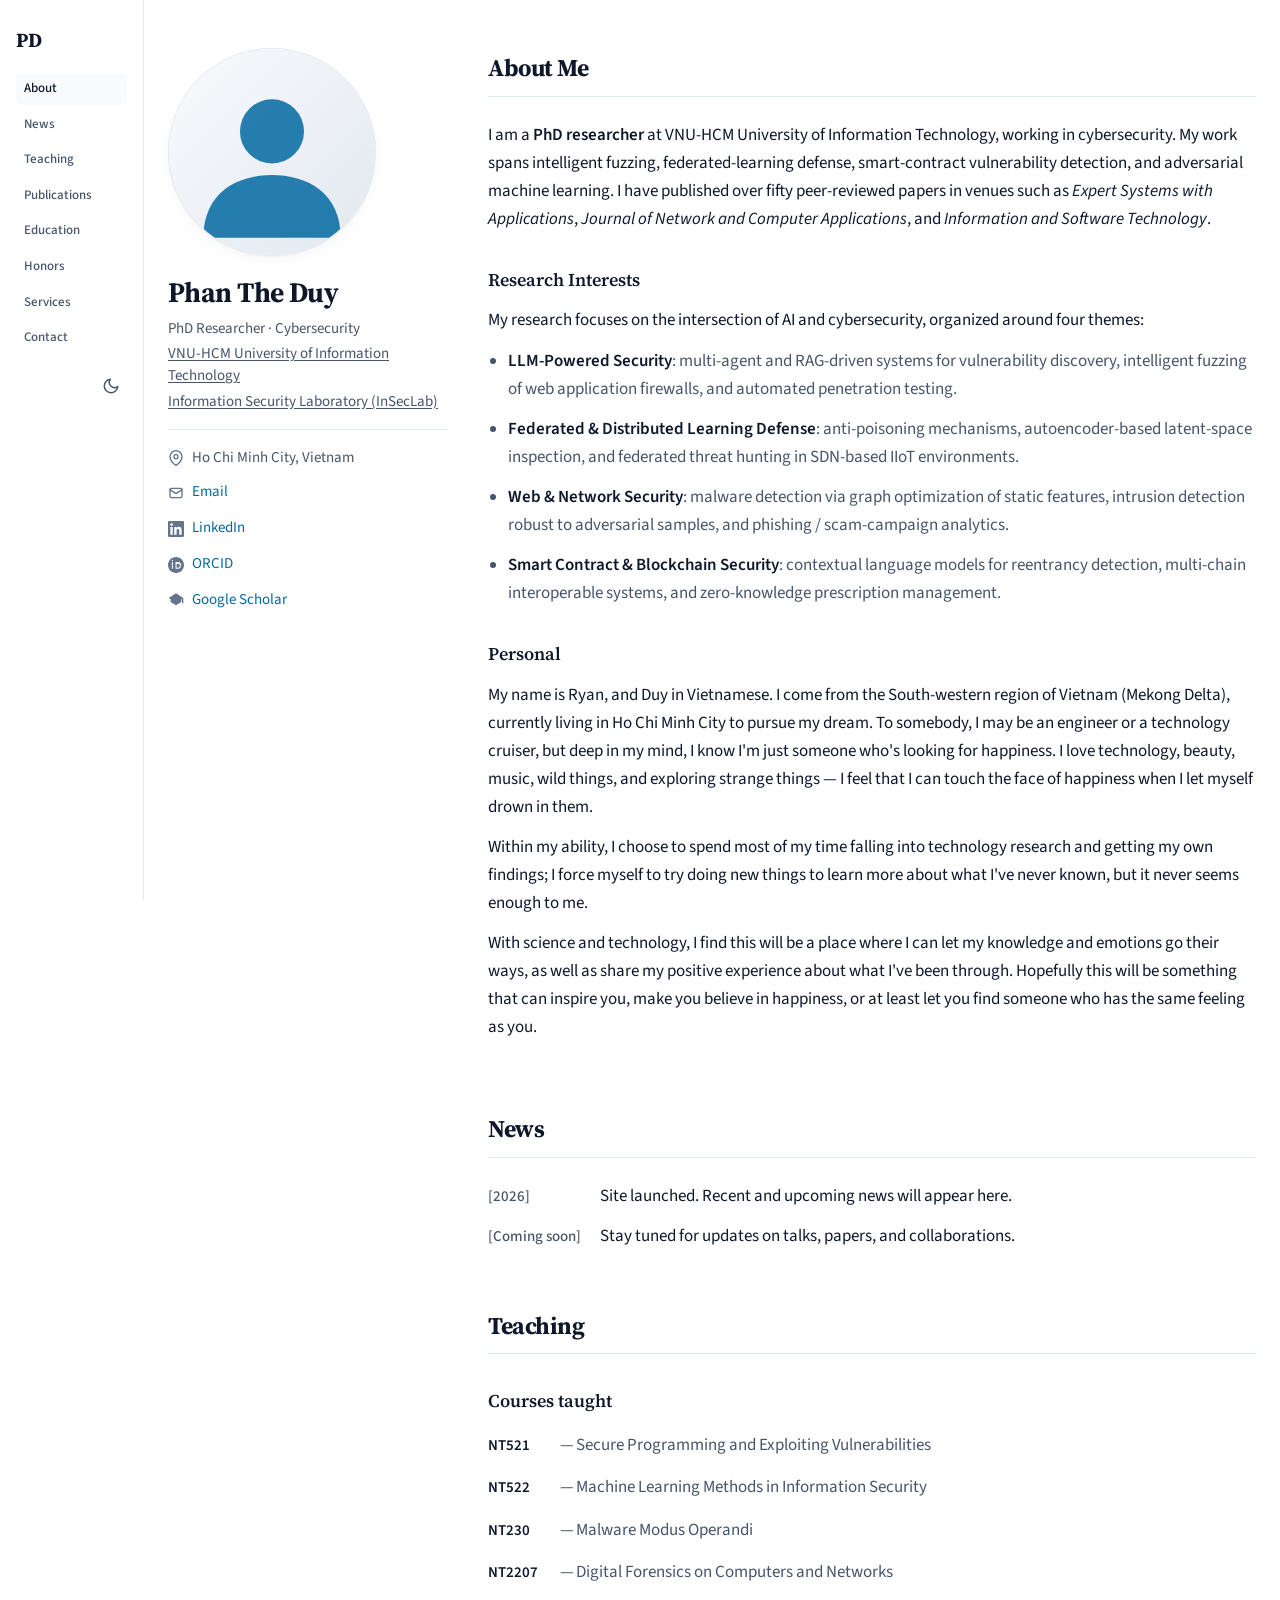
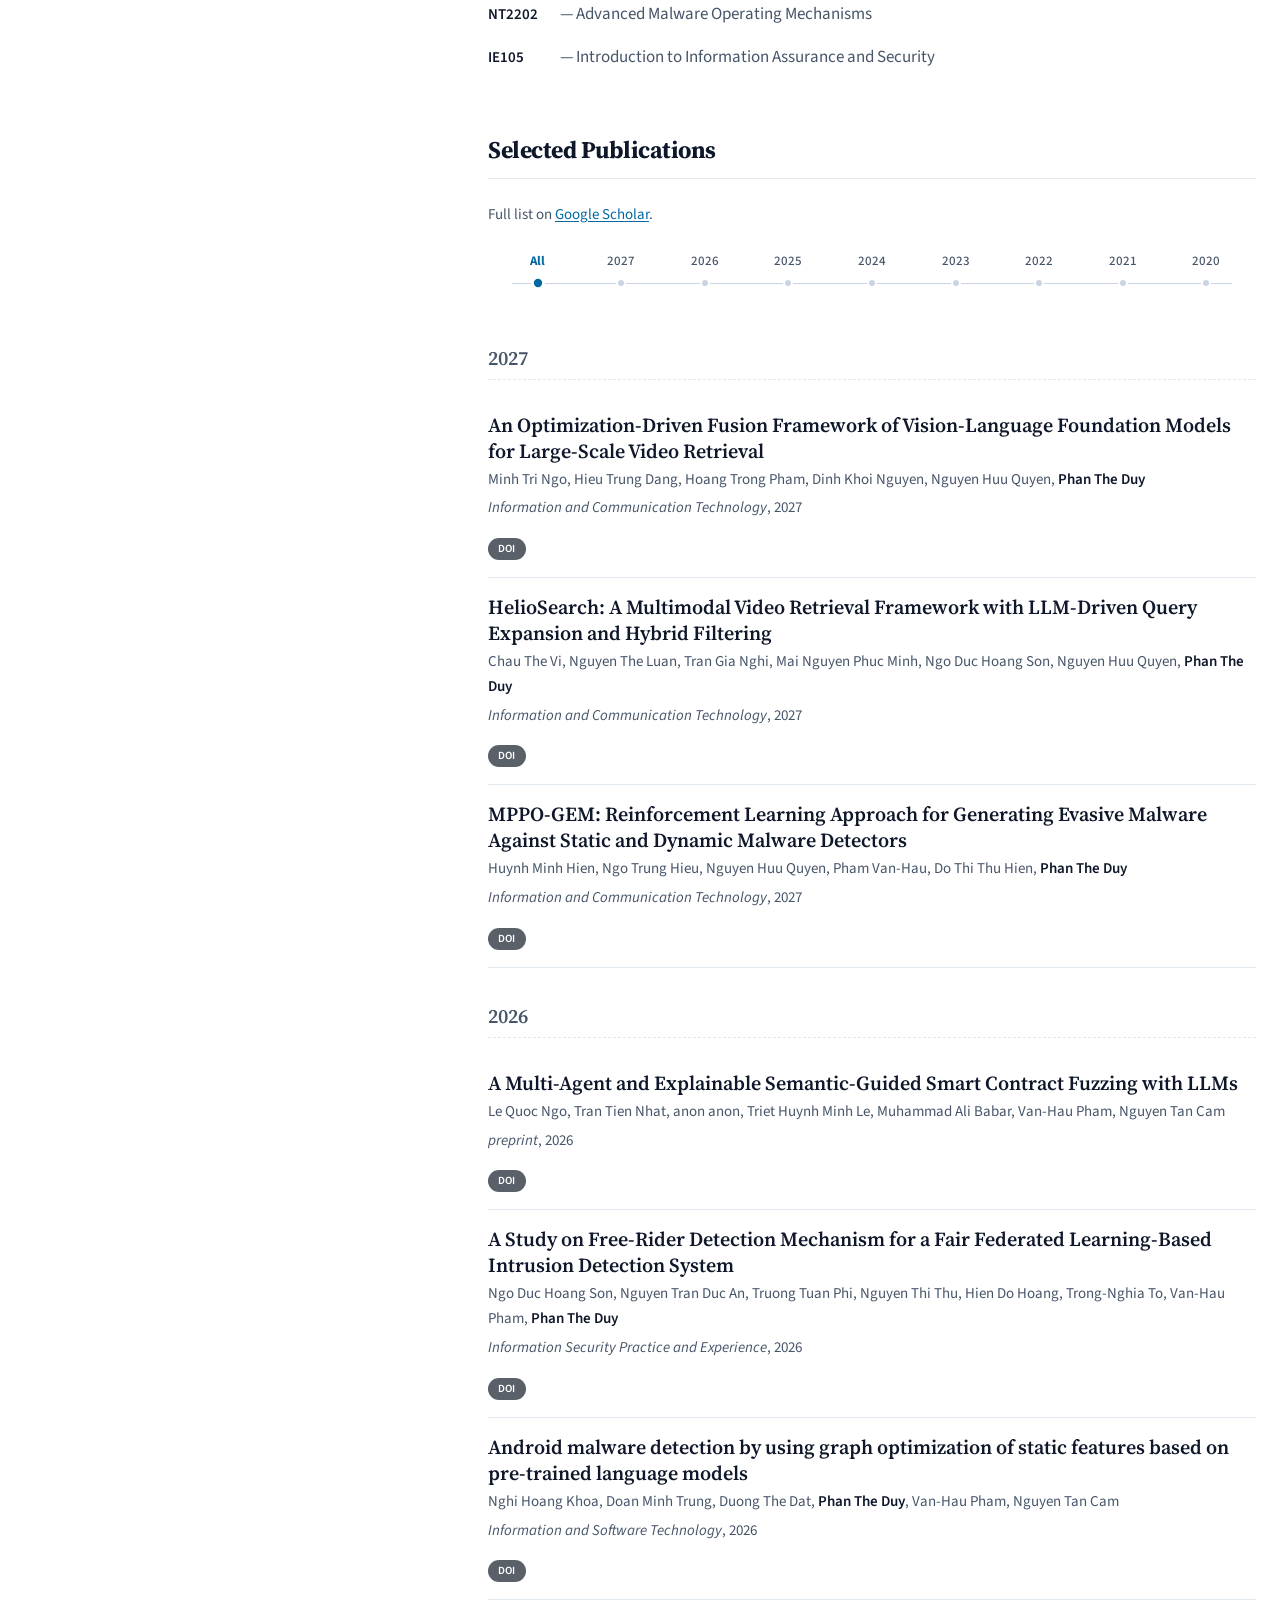
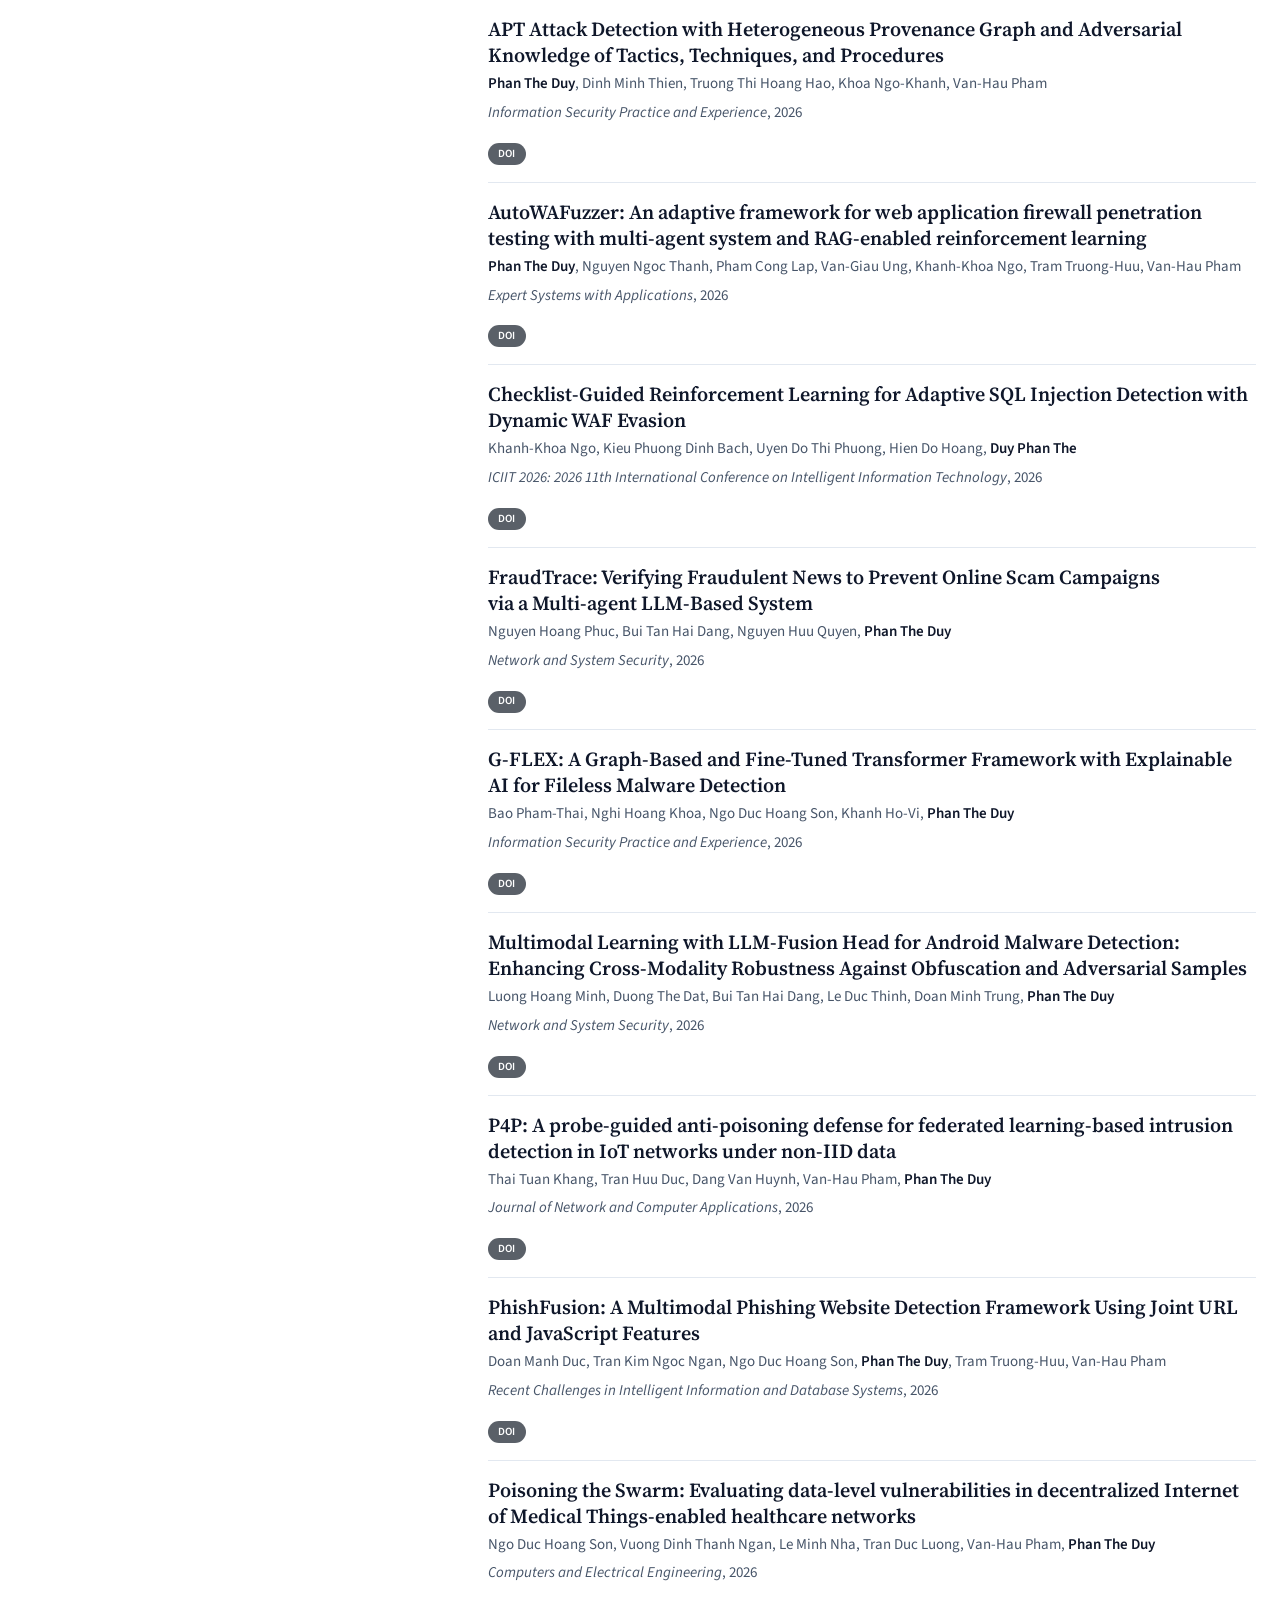
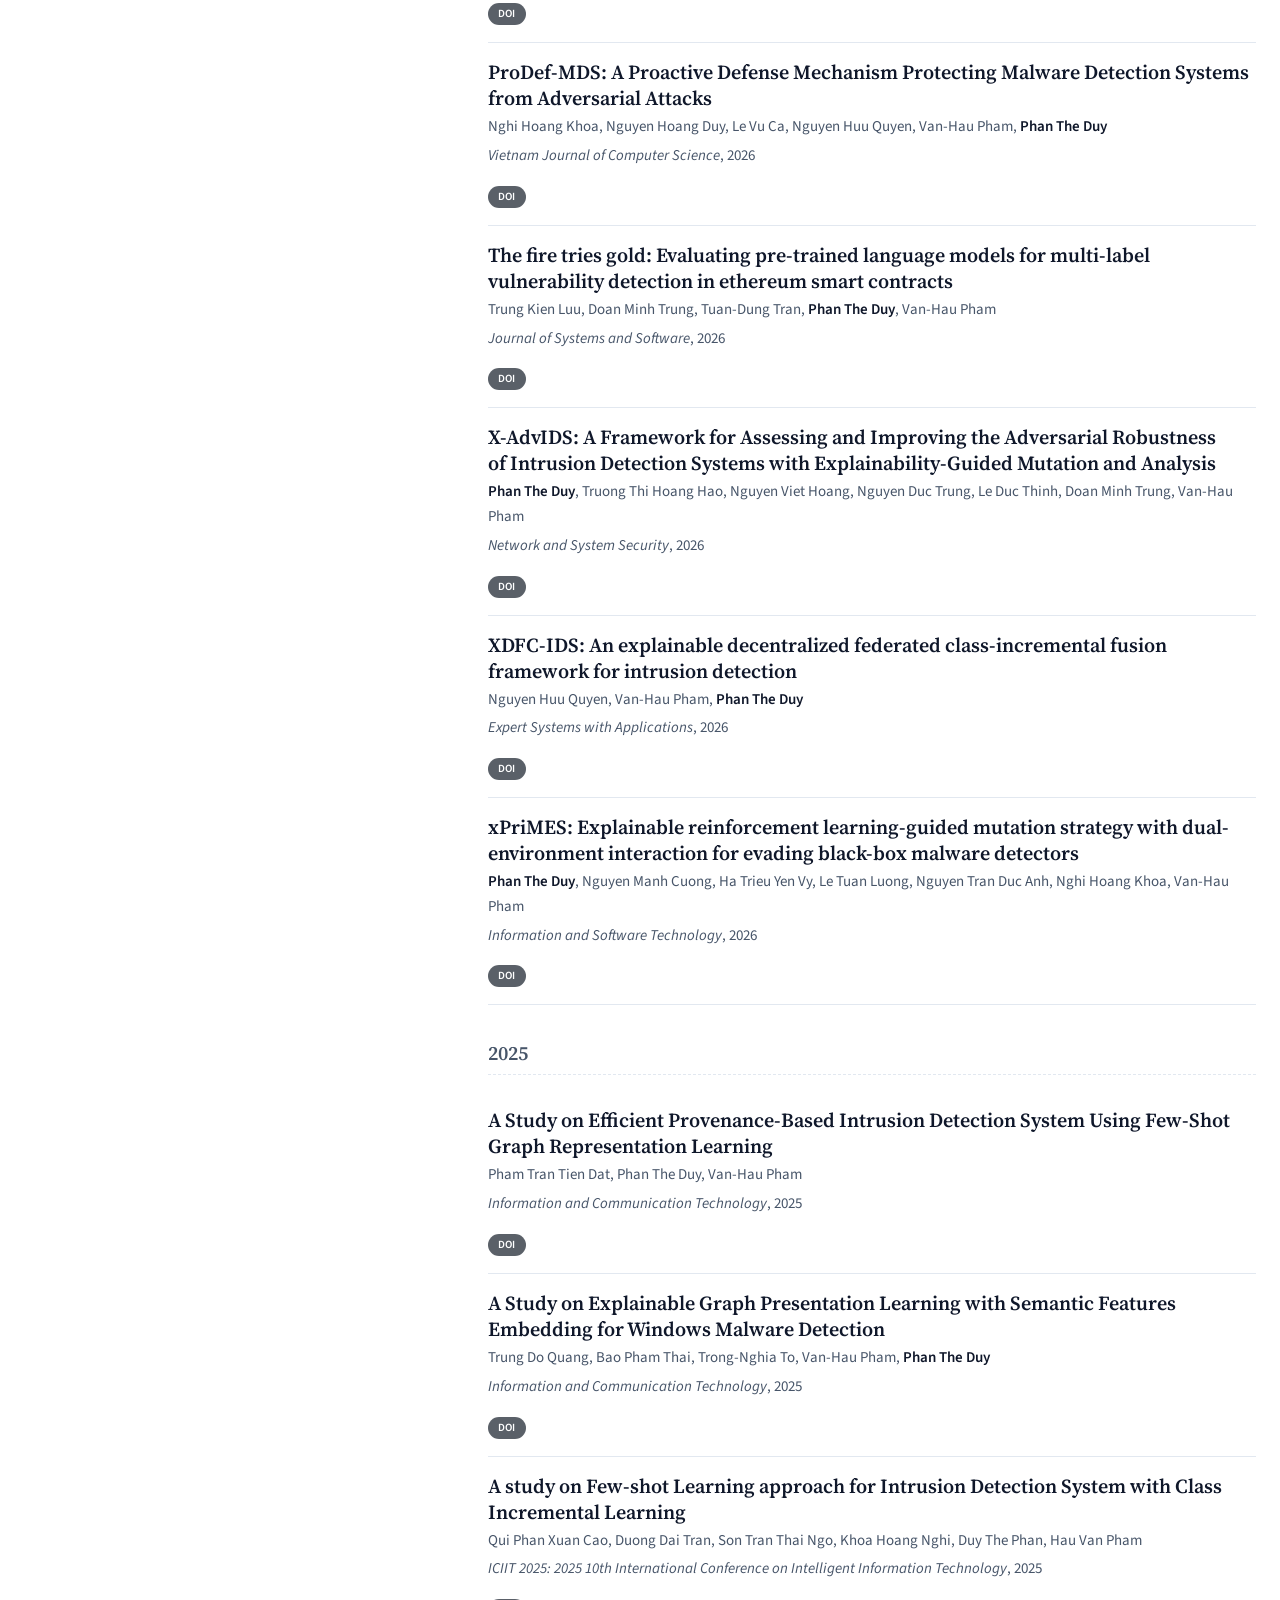
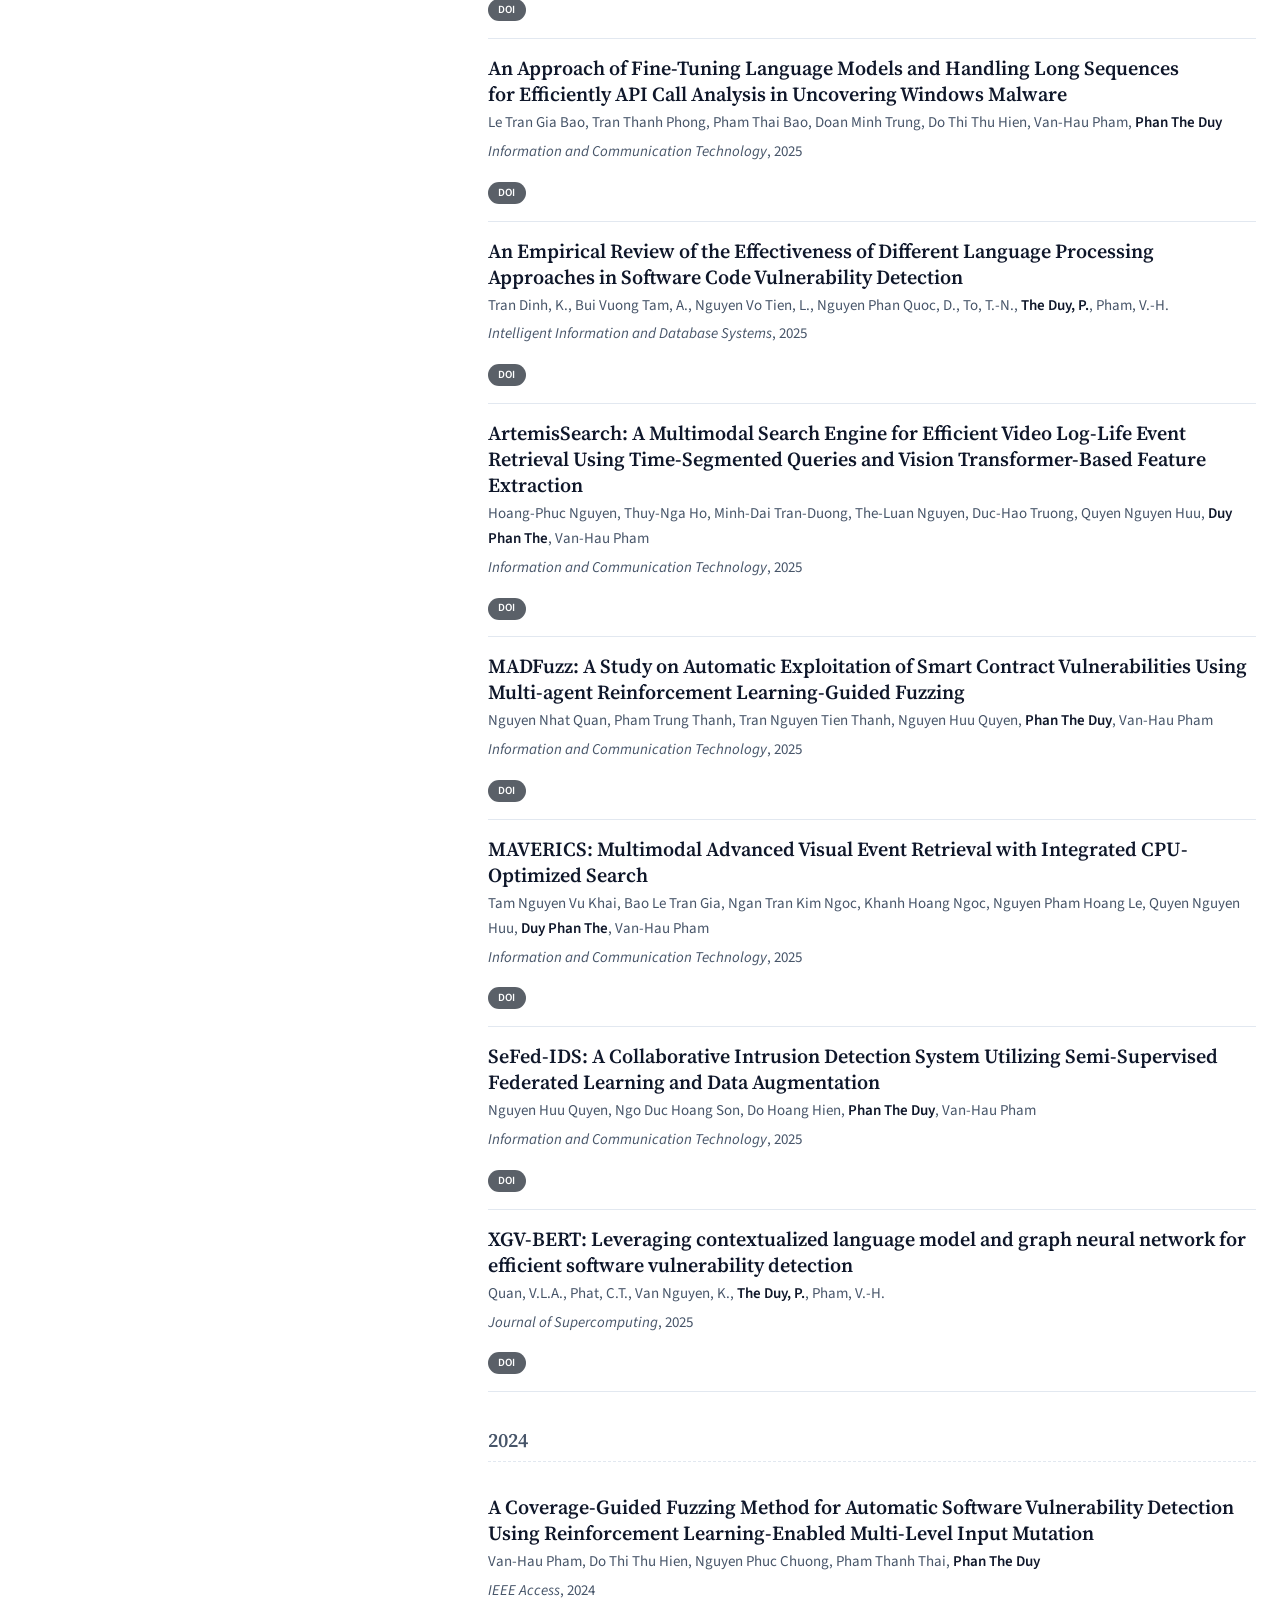
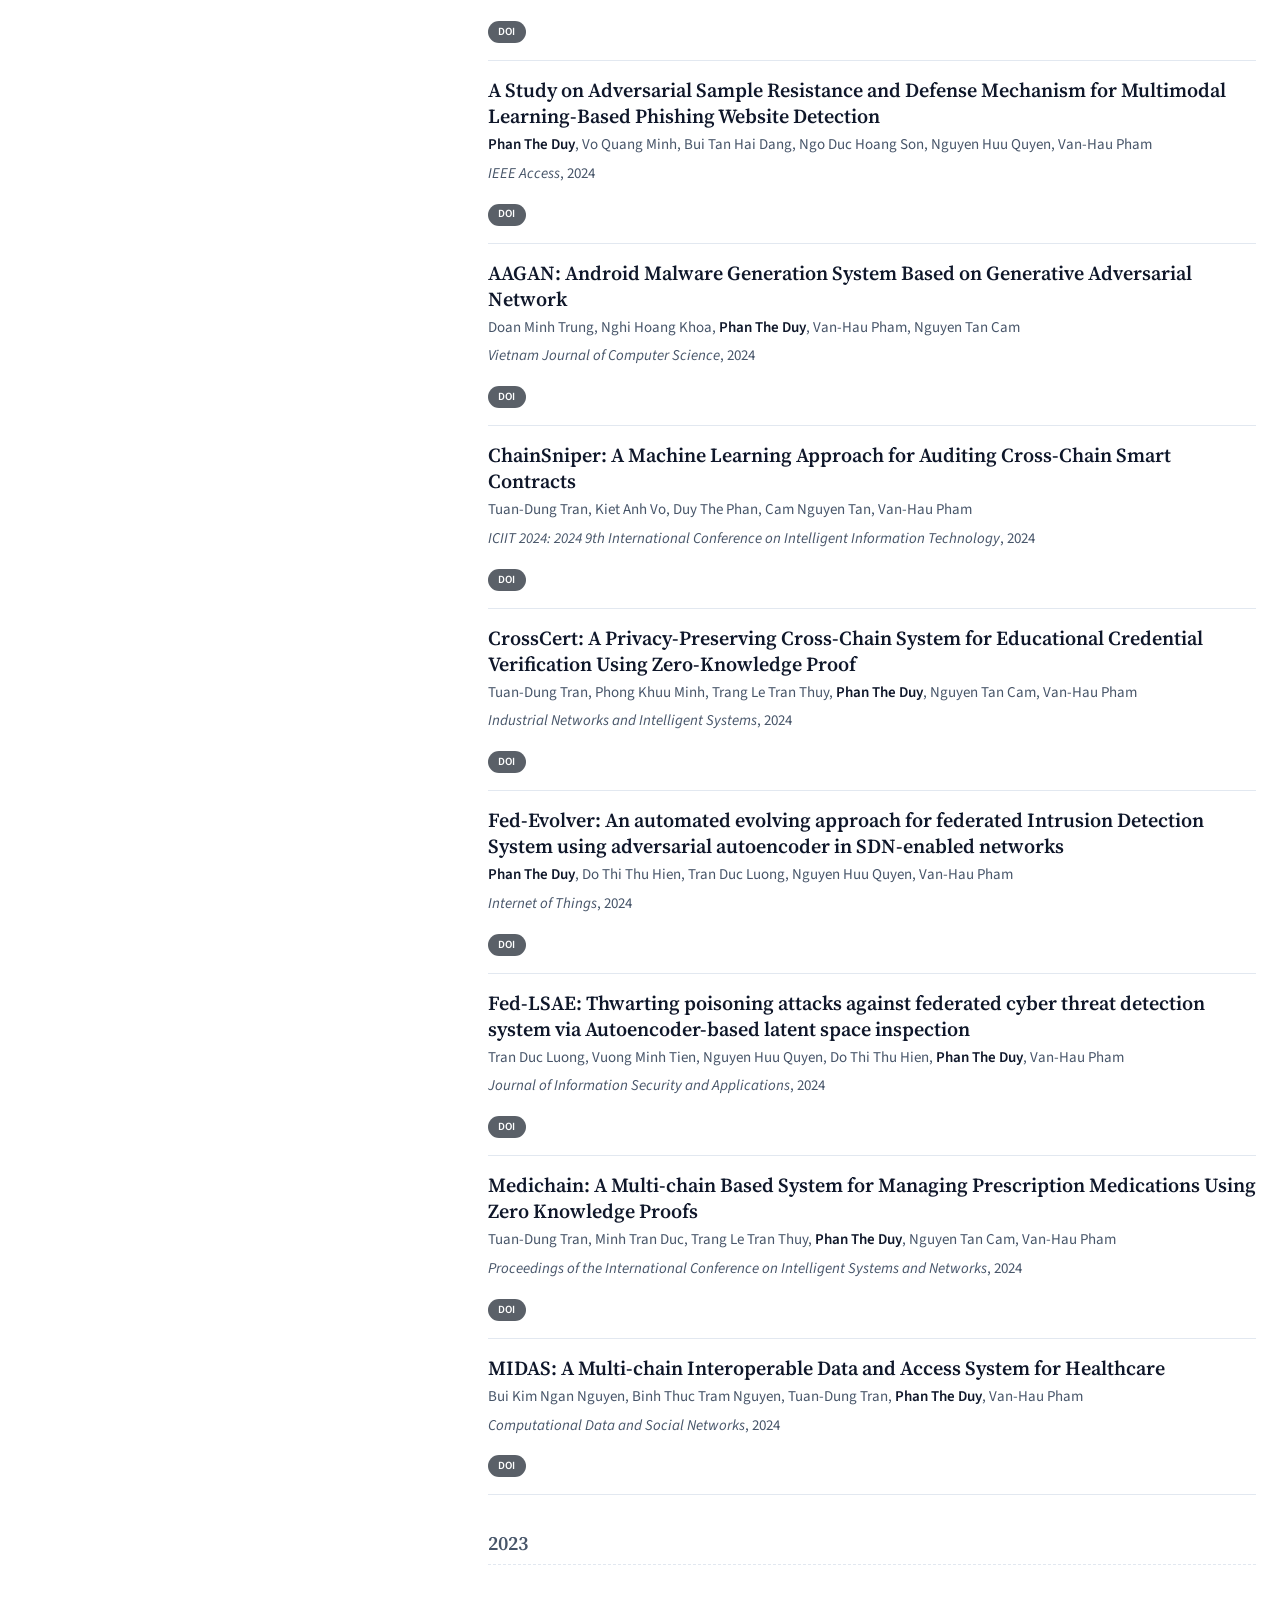
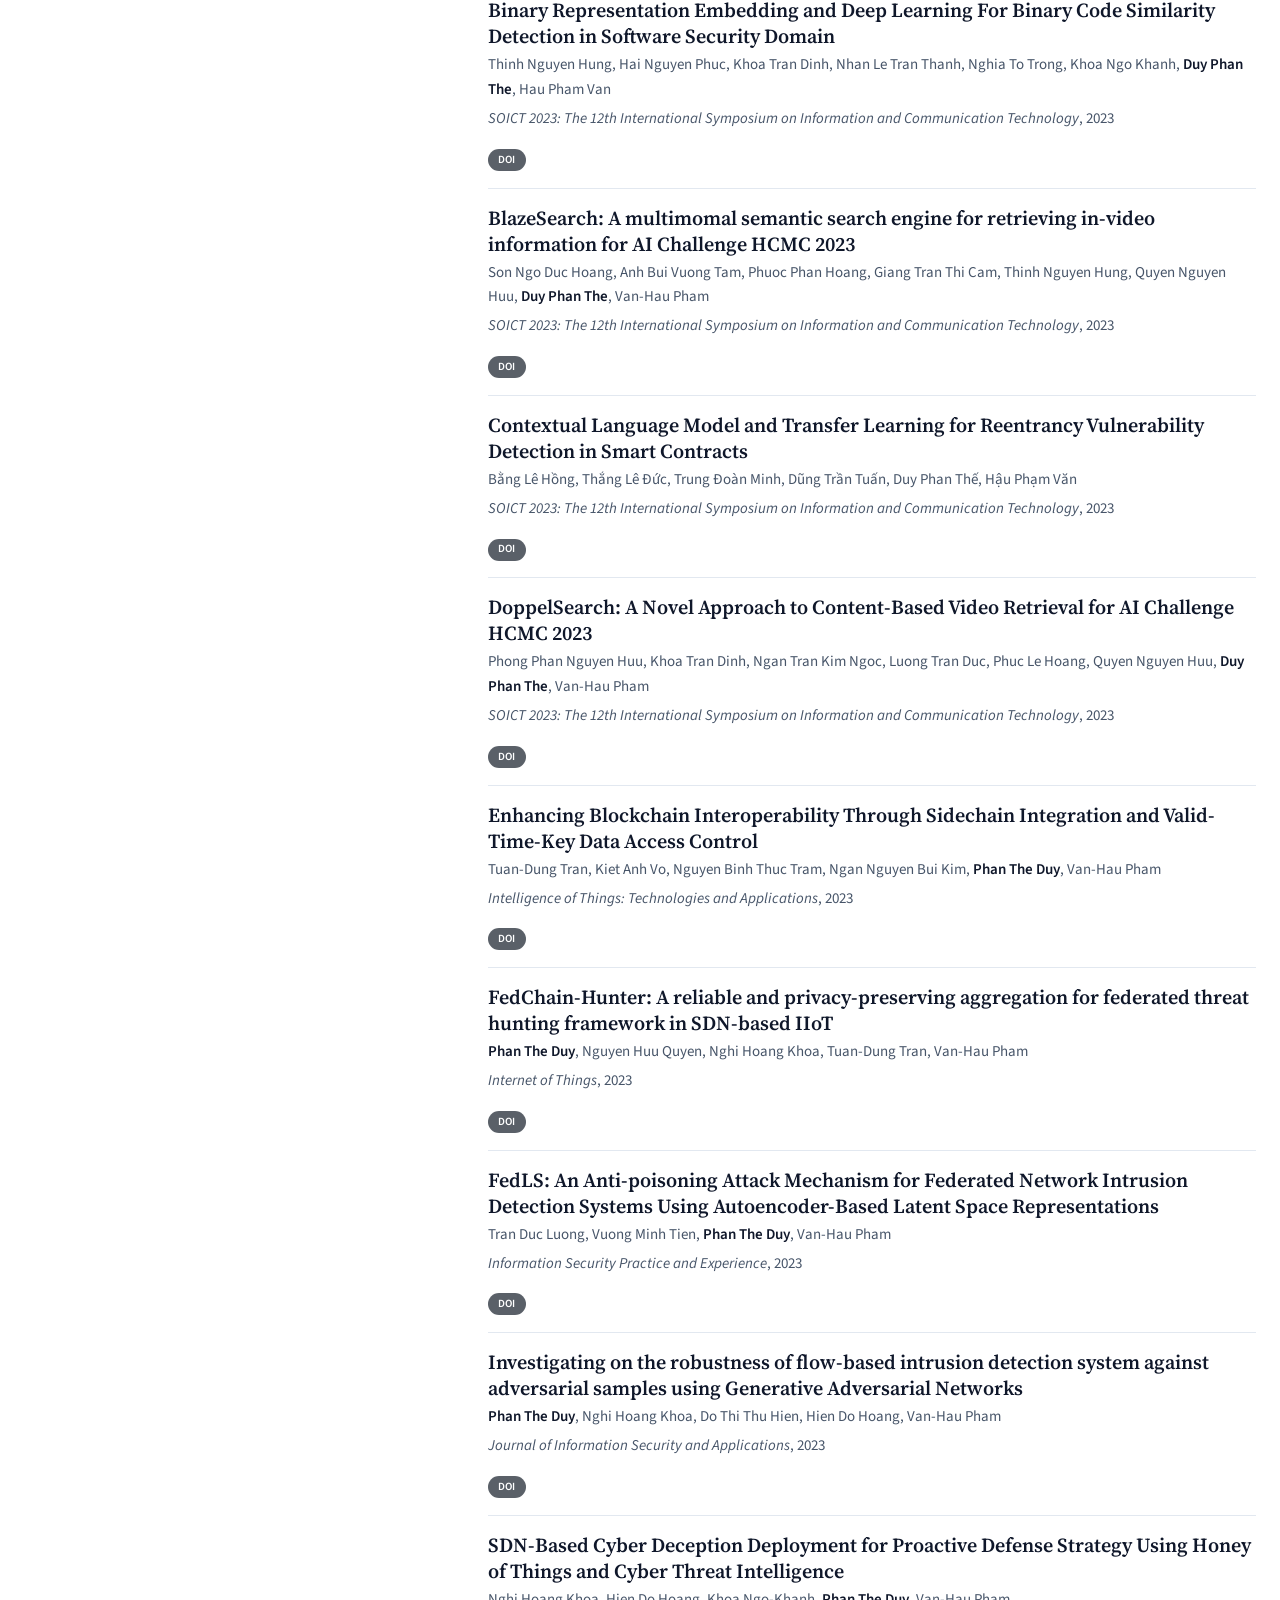
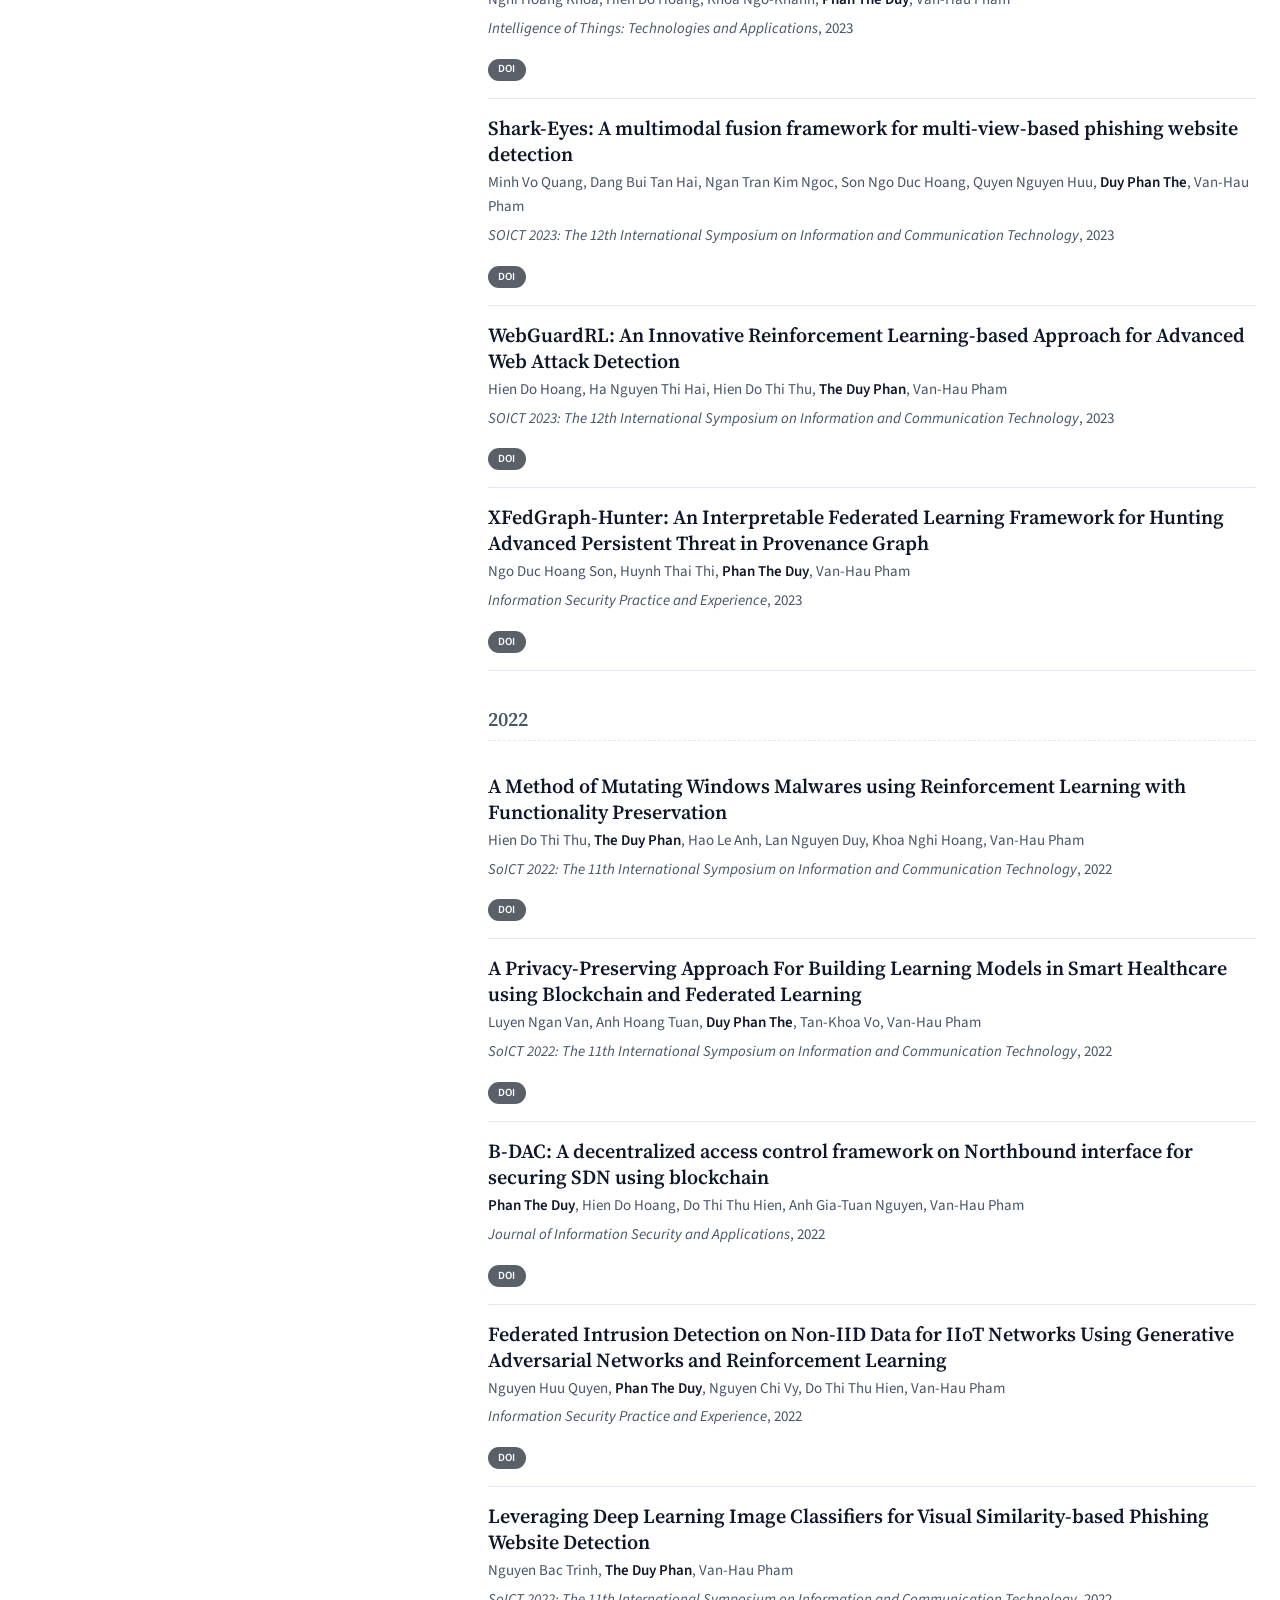
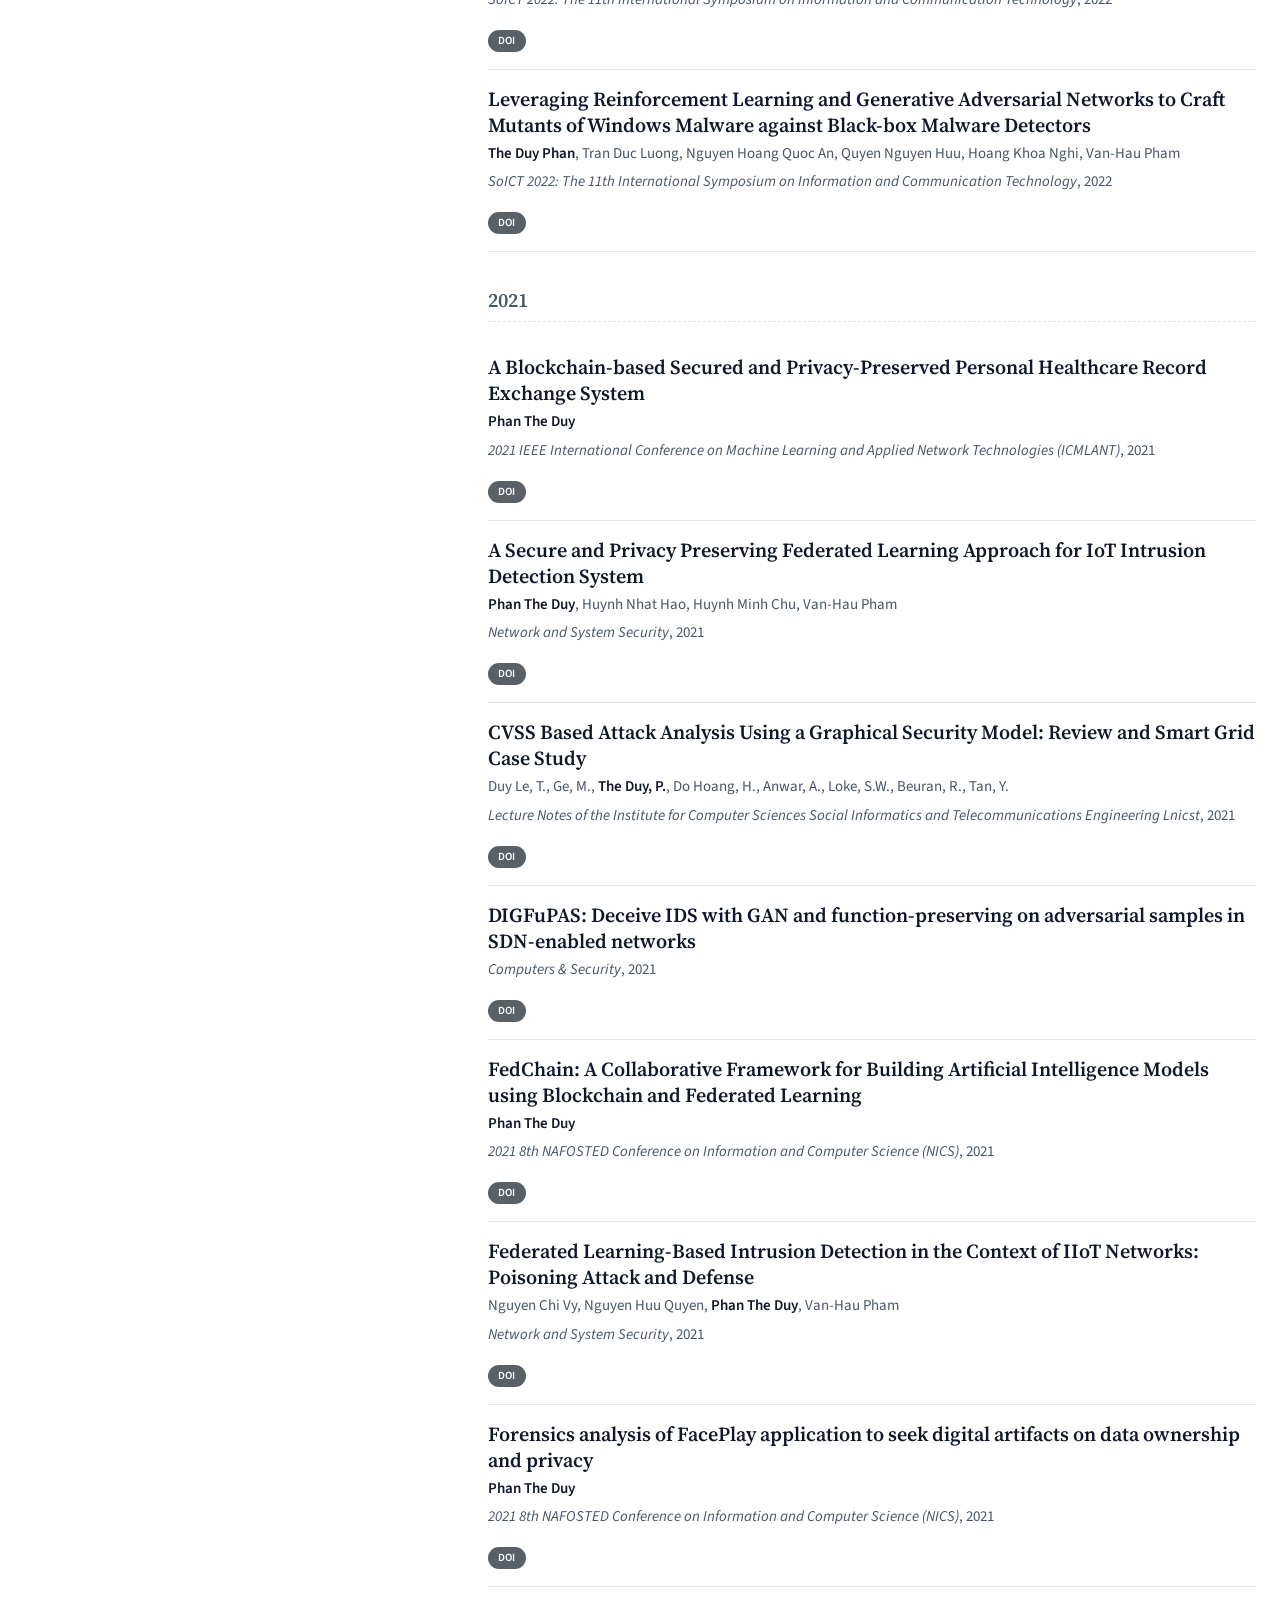
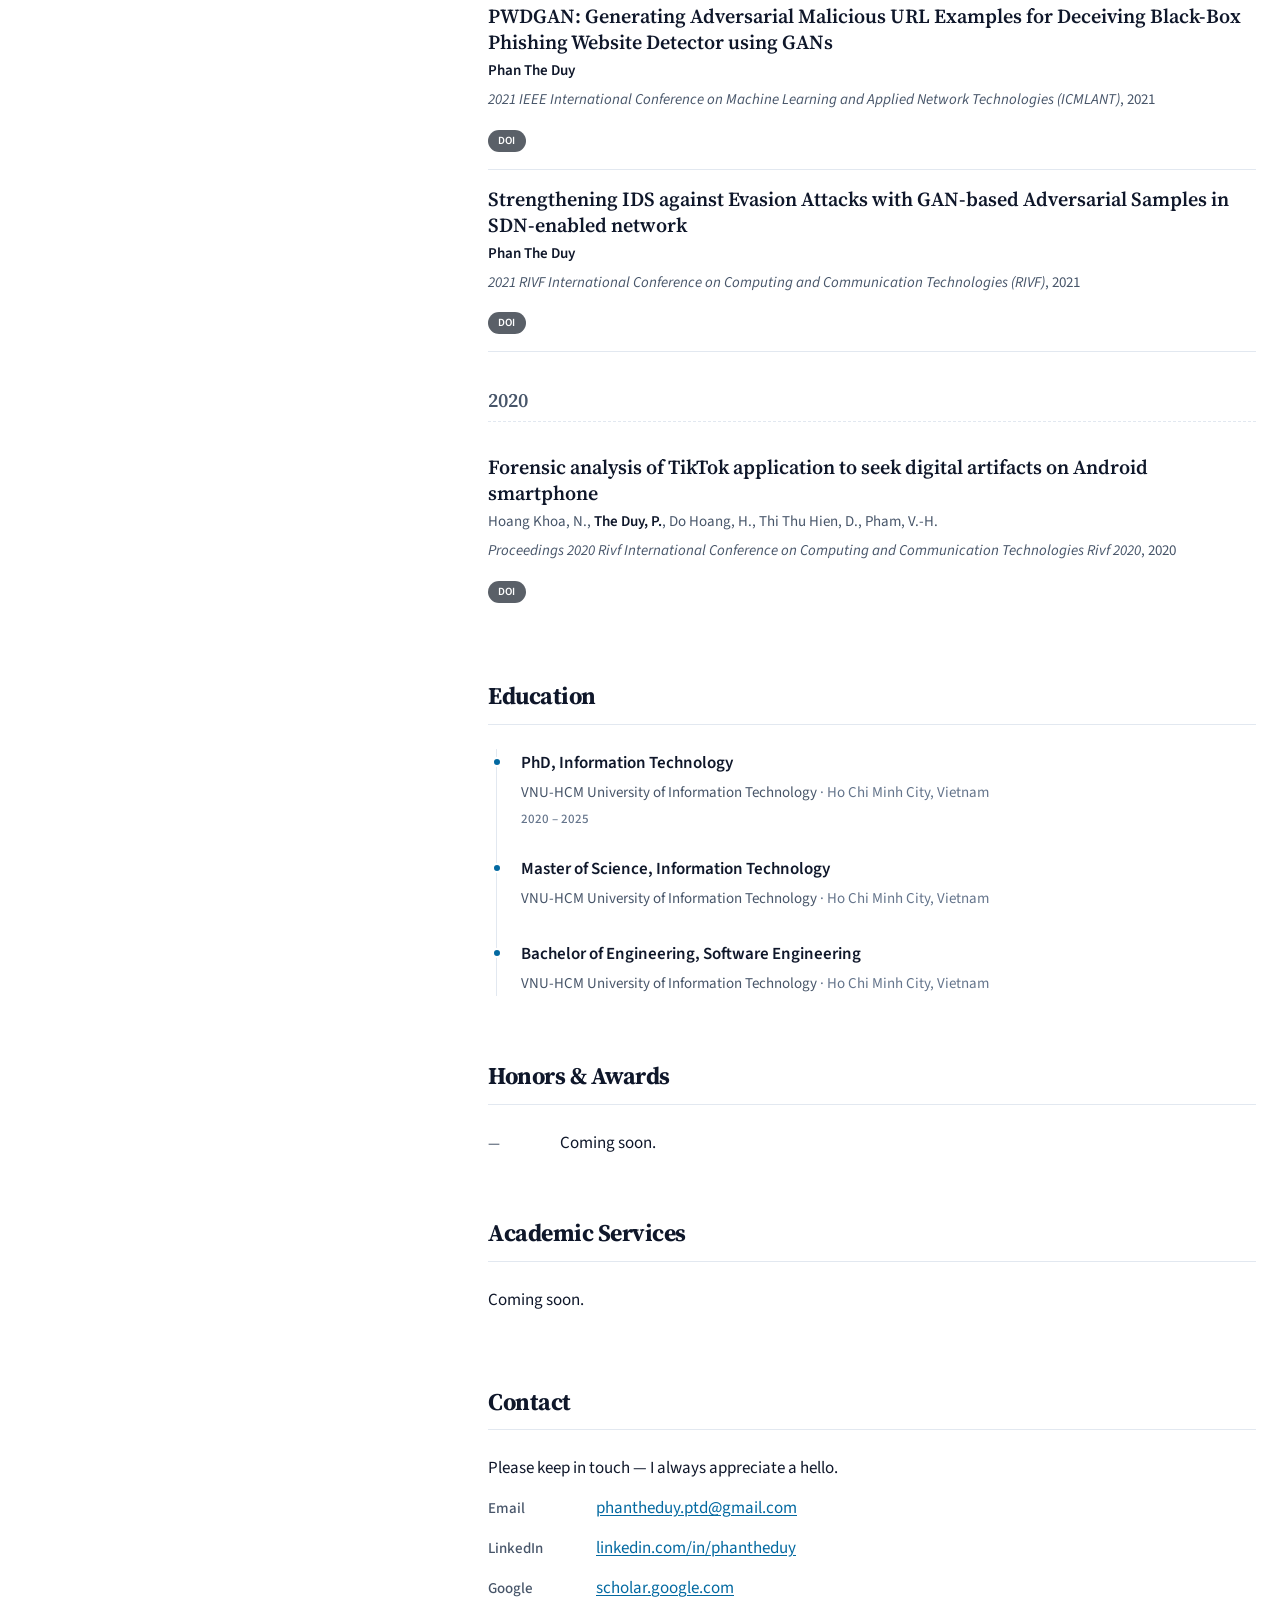
==== commit b5b31c98: "chore: sync publications from ORCID [skip ci]" ====
--- a/index.html
+++ b/index.html
@@ -343,6 +343,17 @@
 
       <article class="pub" data-year="2026">
         <div class="pub-body">
+          <h4 class="pub-title"><a href="https://doi.org/10.1145/3805862.3805926" target="_blank" rel="noopener">Checklist-Guided Reinforcement Learning for Adaptive SQL Injection Detection with Dynamic WAF Evasion</a></h4>
+          <p class="pub-authors">Khanh-Khoa Ngo, Kieu Phuong Dinh Bach, Uyen Do Thi Phuong, Hien Do Hoang, <strong>Duy Phan The</strong></p>
+          <p class="pub-venue"><em>ICIIT 2026: 2026 11th International Conference on Intelligent Information Technology</em>, 2026</p>
+          <ul class="badge-row" aria-label="Paper links">
+            <li><a class="badge badge-pdf" href="https://doi.org/10.1145/3805862.3805926" target="_blank" rel="noopener">DOI</a></li>
+          </ul>
+        </div>
+      </article>
+
+      <article class="pub" data-year="2026">
+        <div class="pub-body">
           <h4 class="pub-title"><a href="https://doi.org/10.1007/978-981-95-6419-4_13" target="_blank" rel="noopener">FraudTrace: Verifying Fraudulent News to Prevent Online Scam Campaigns via a Multi-agent LLM-Based System</a></h4>
           <p class="pub-authors">Nguyen Hoang Phuc, Bui Tan Hai Dang, Nguyen Huu Quyen, <strong>Phan The Duy</strong></p>
           <p class="pub-venue"><em>Network and System Security</em>, 2026</p>
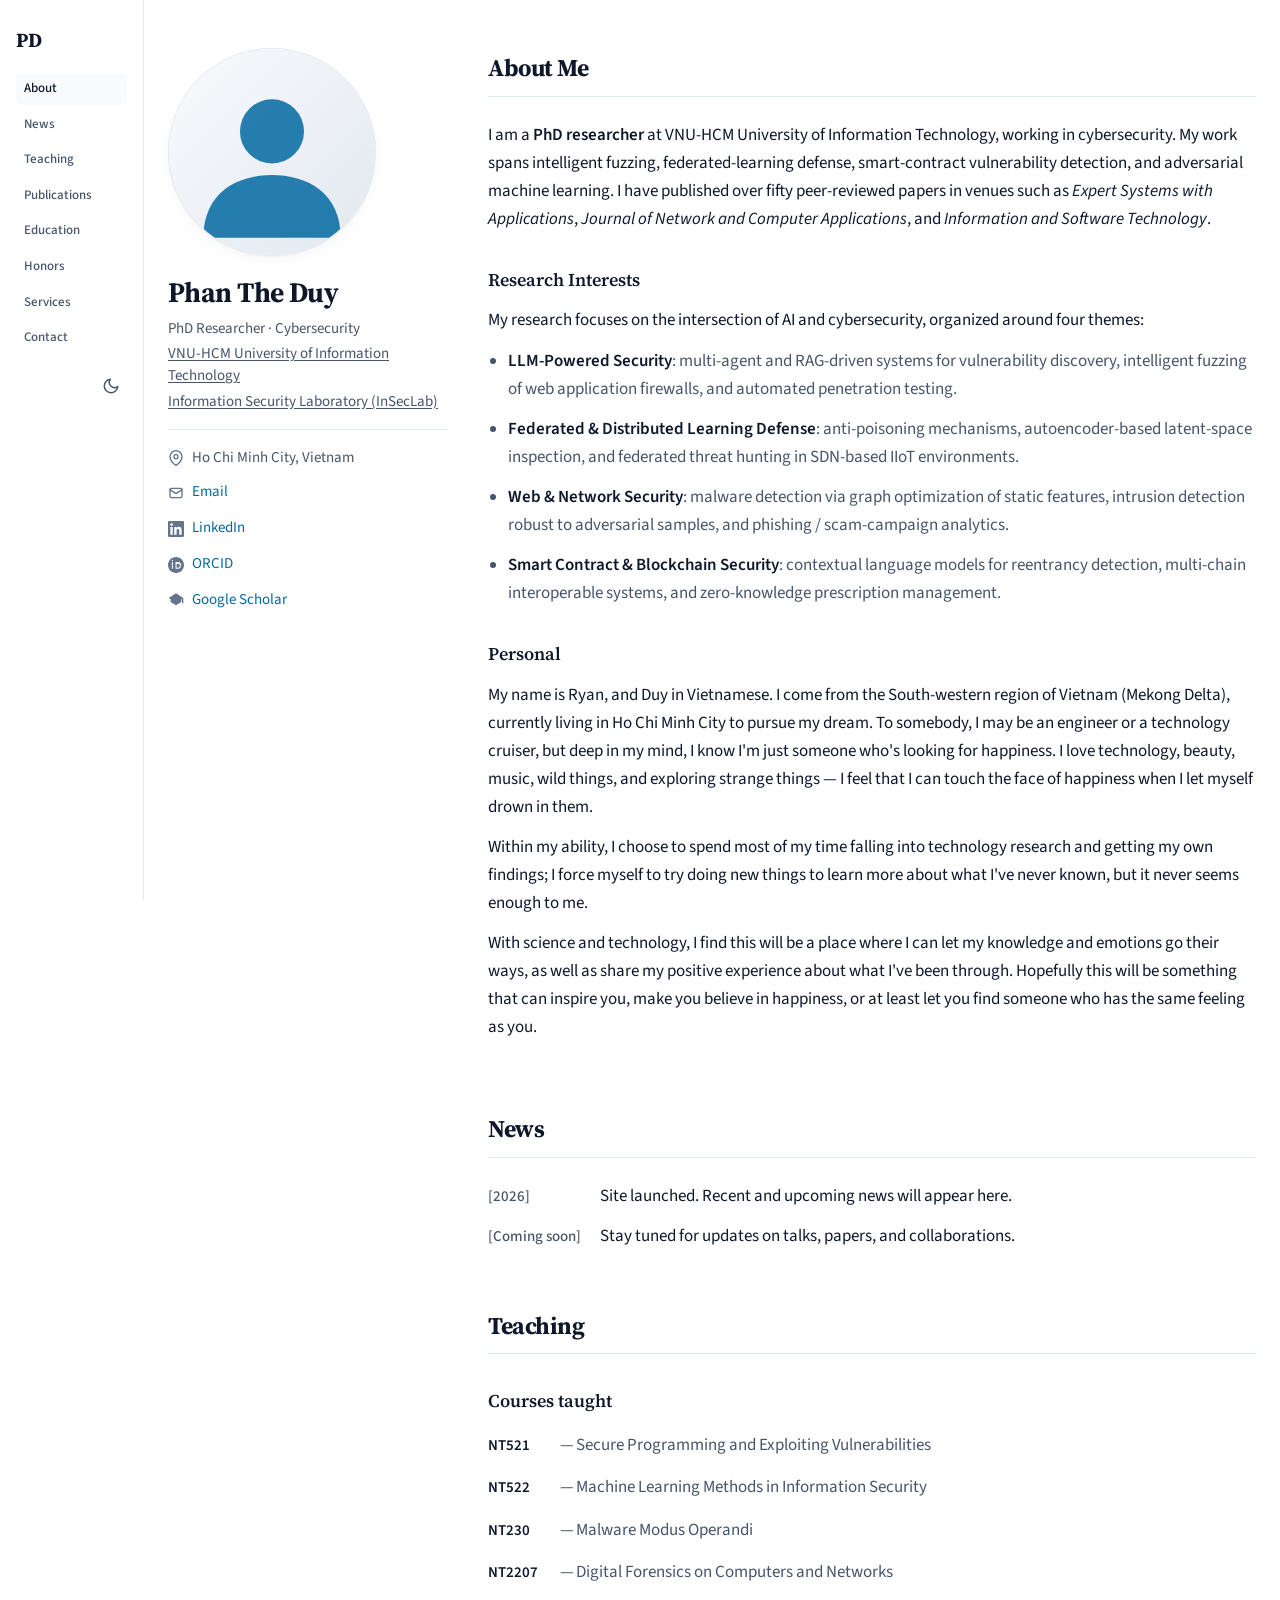
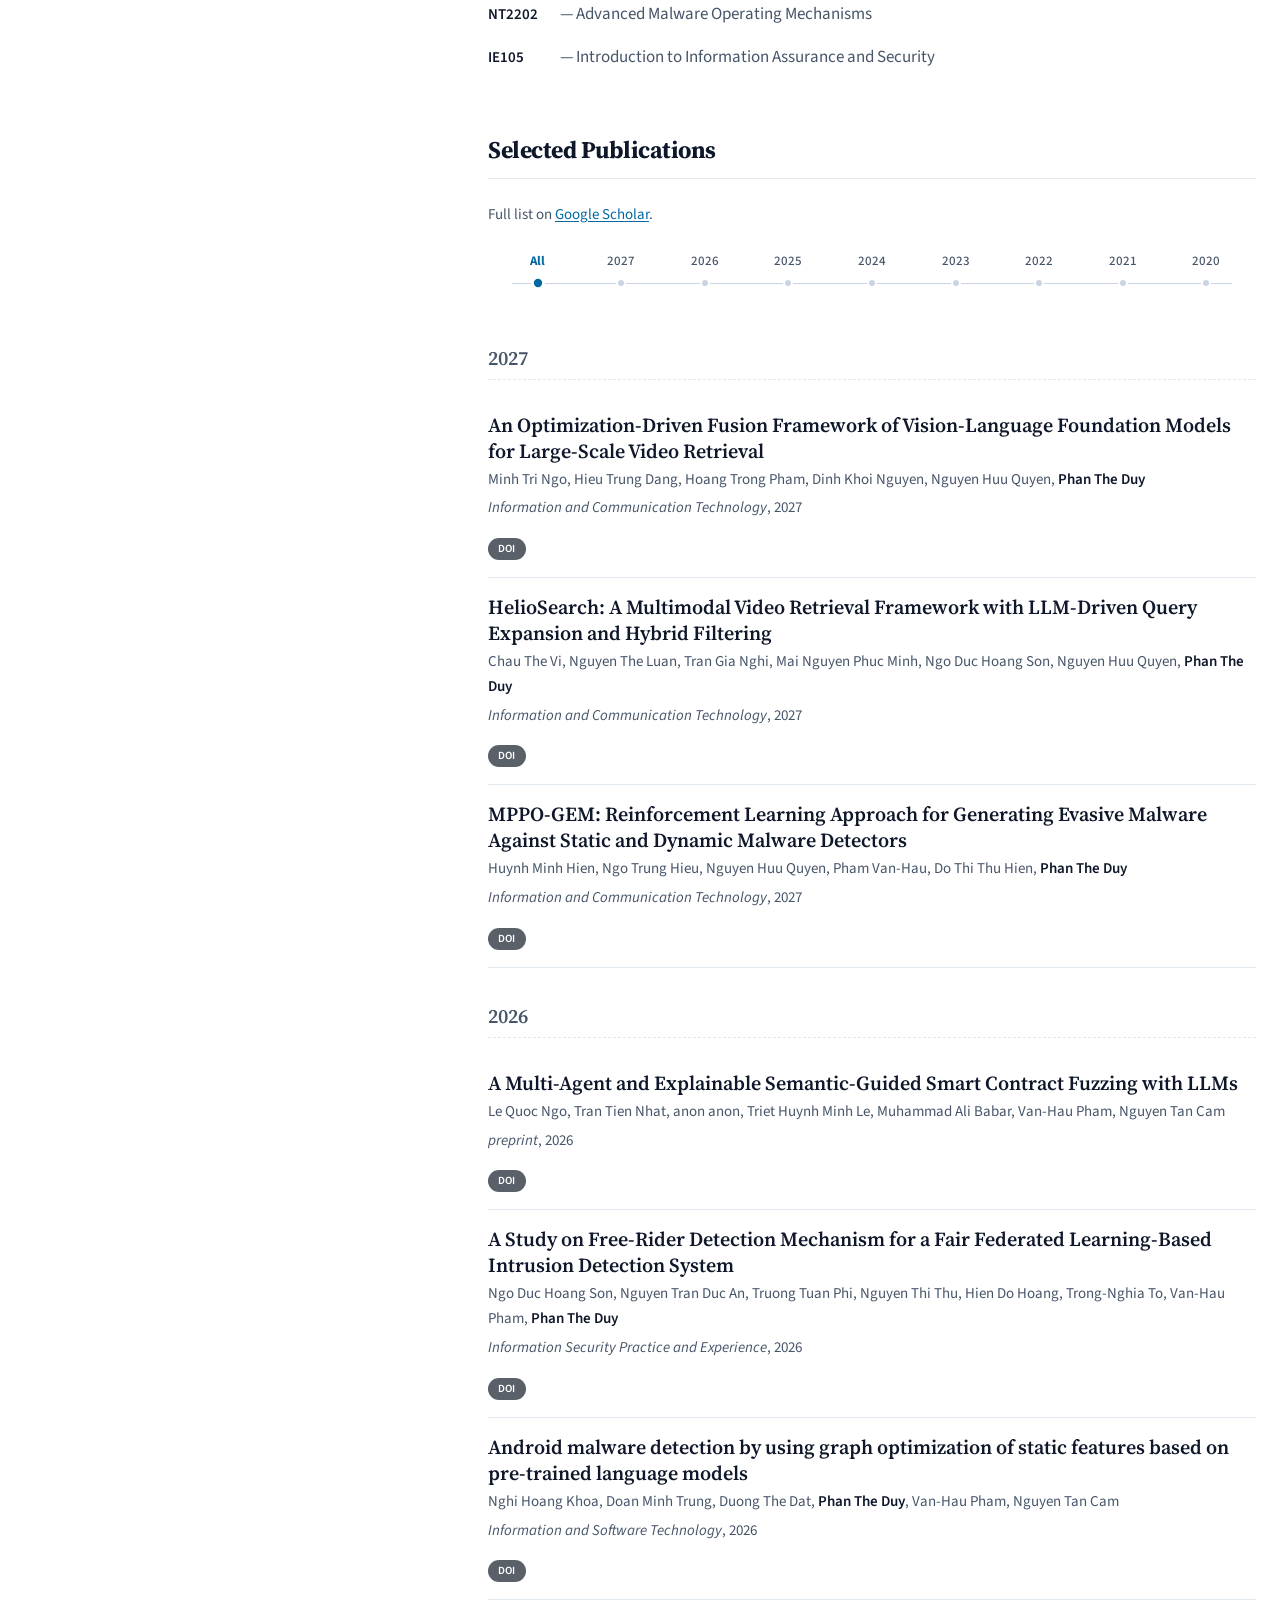
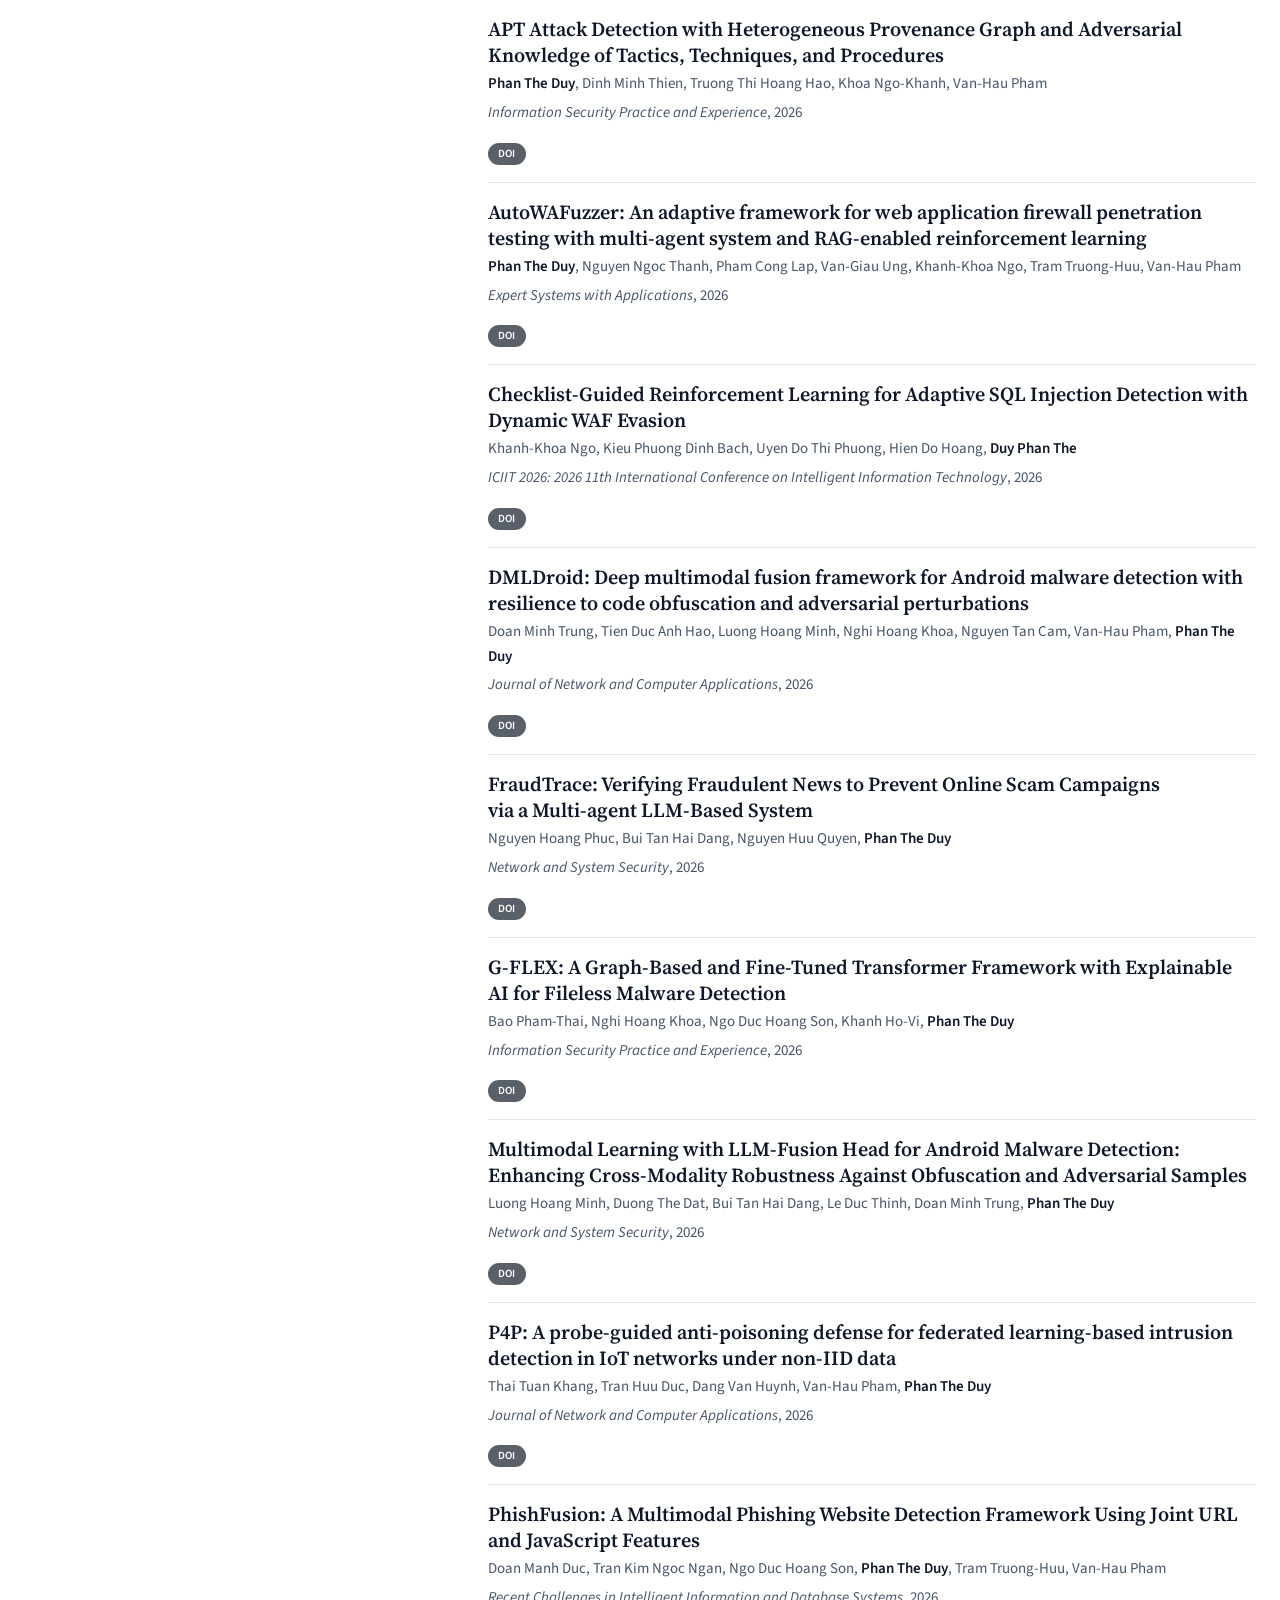
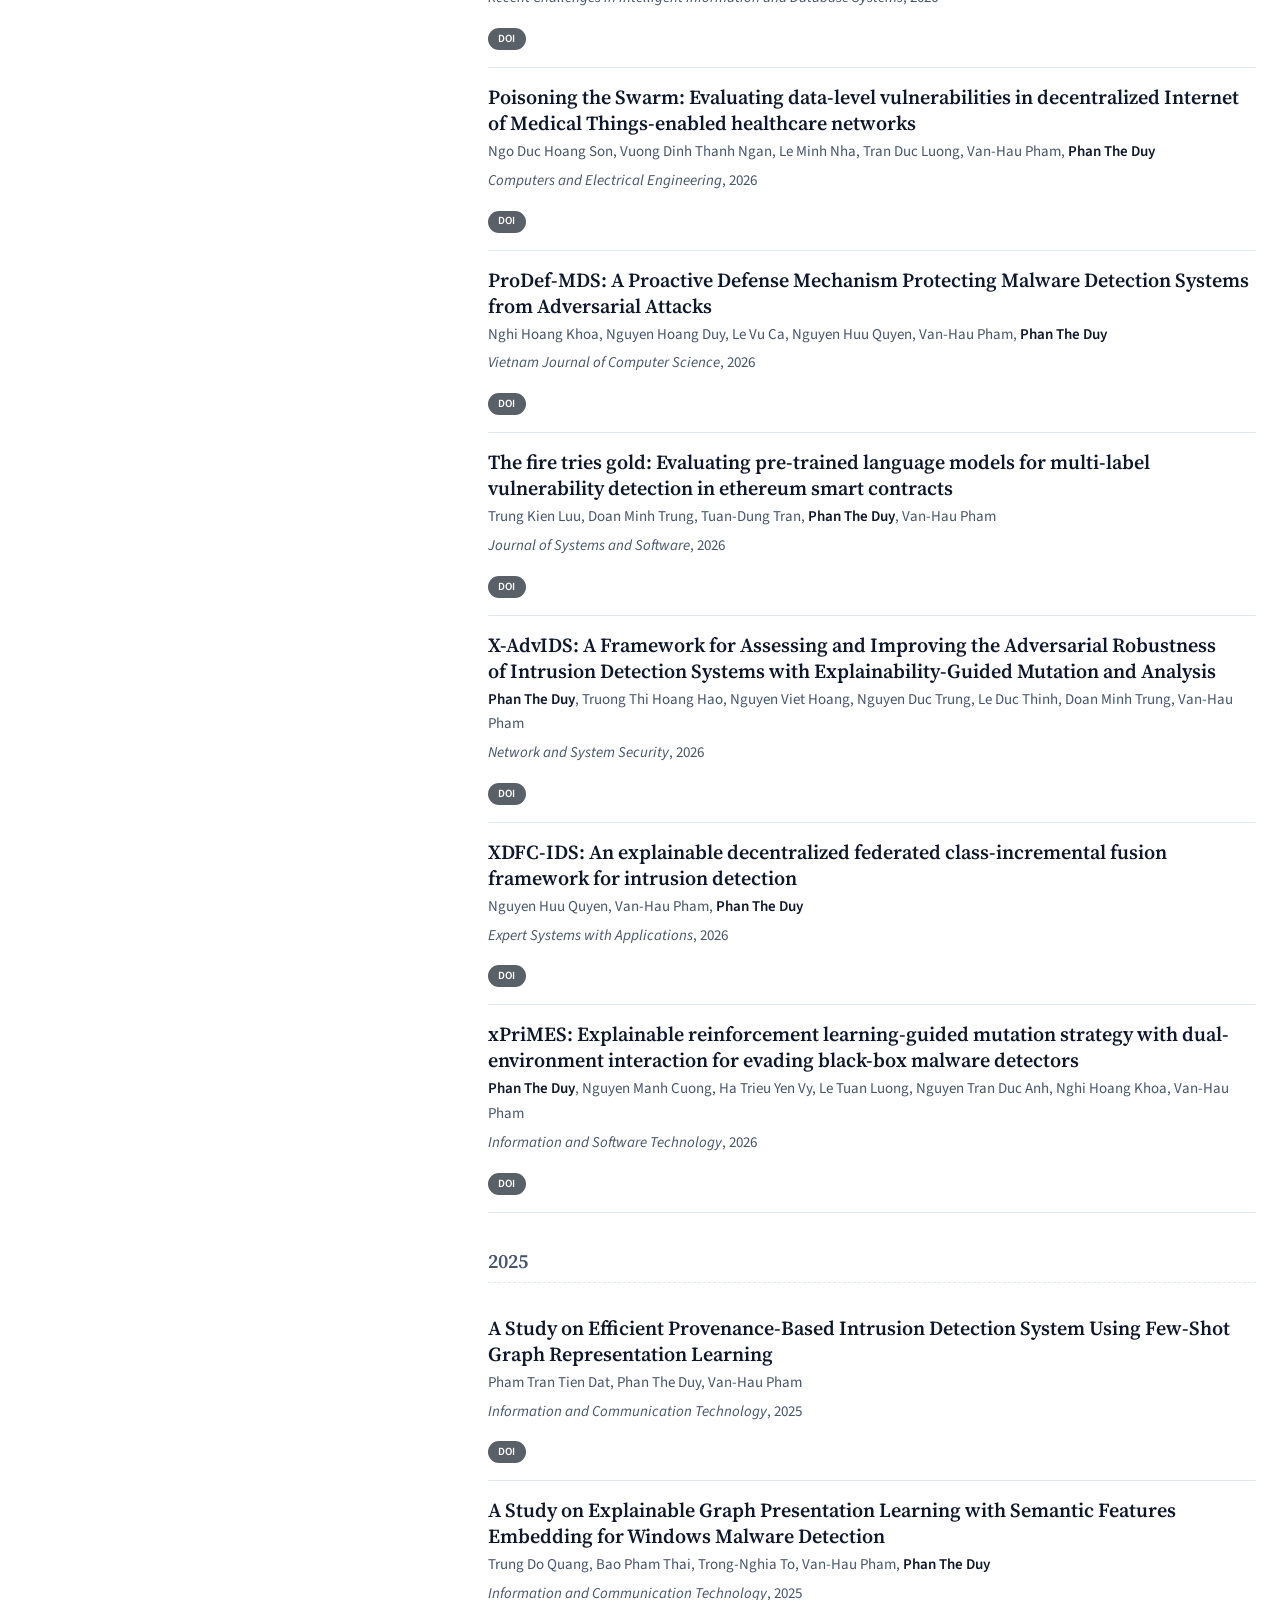
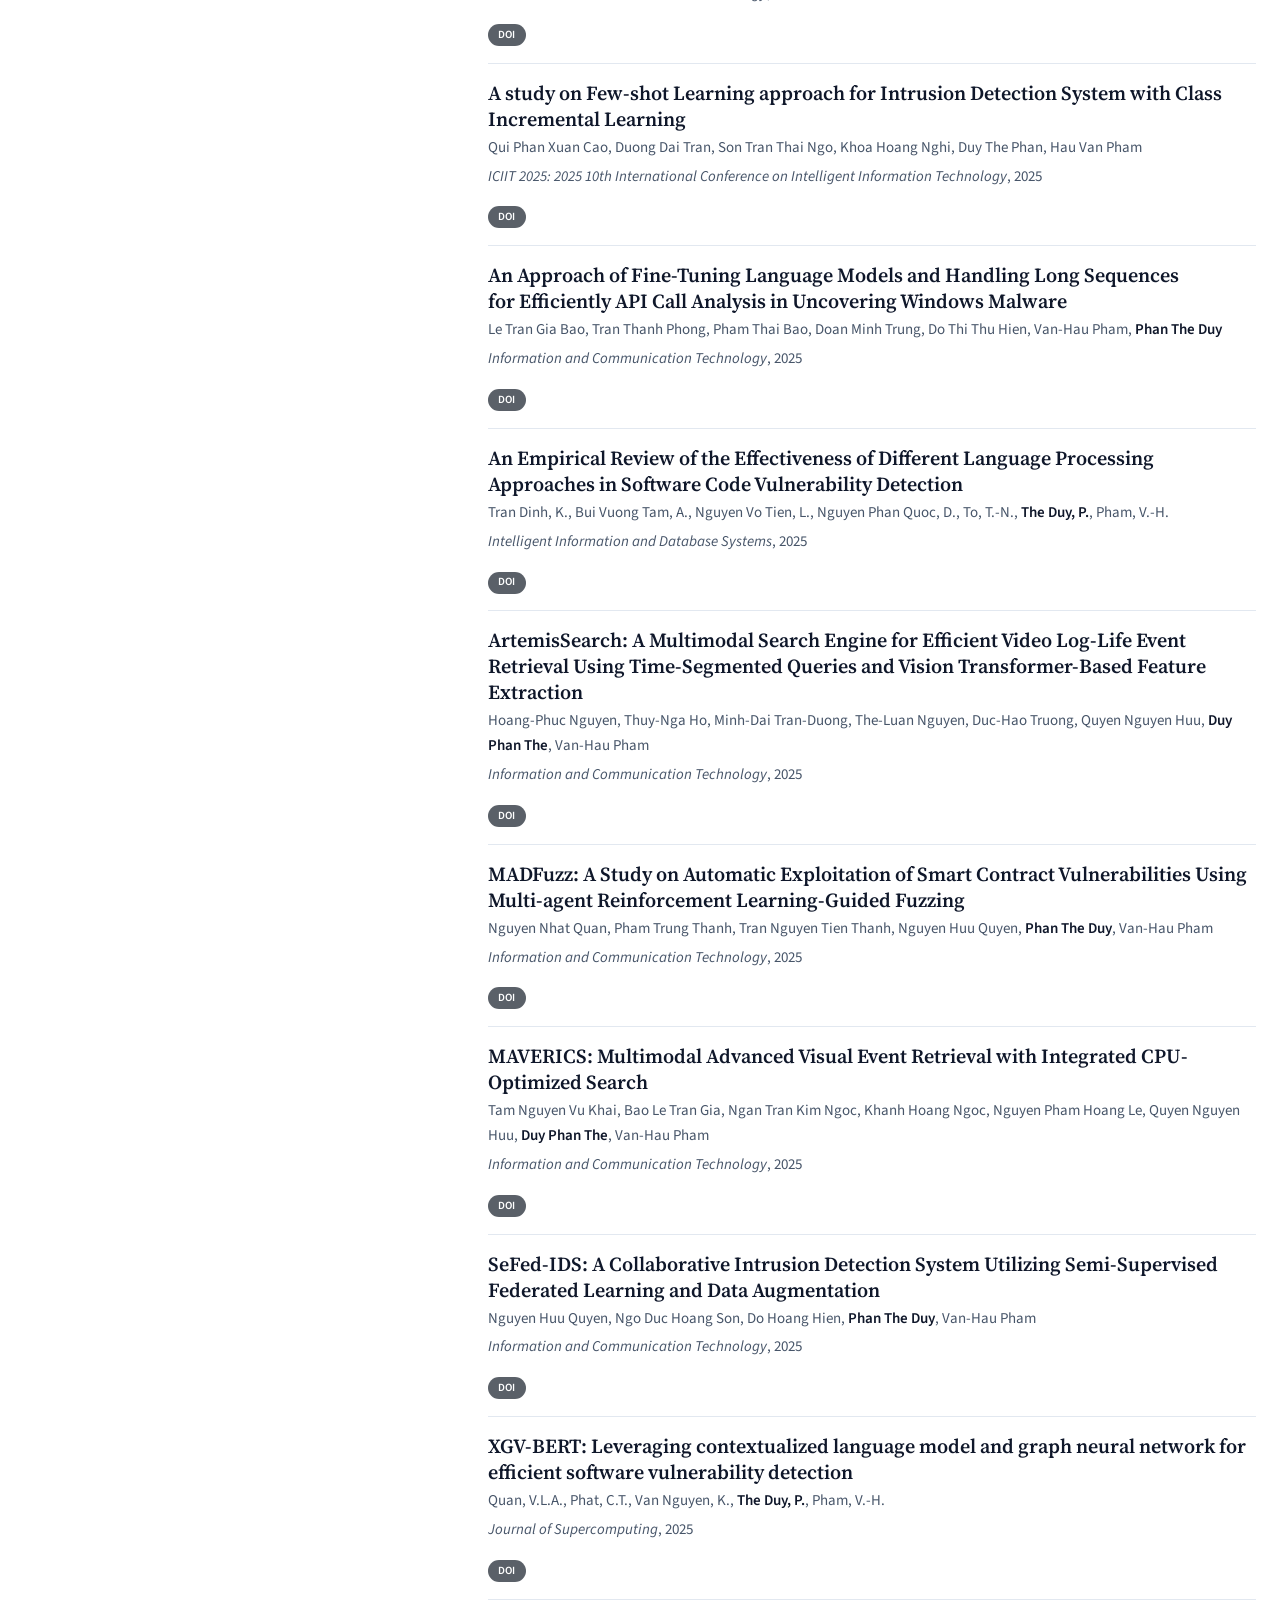
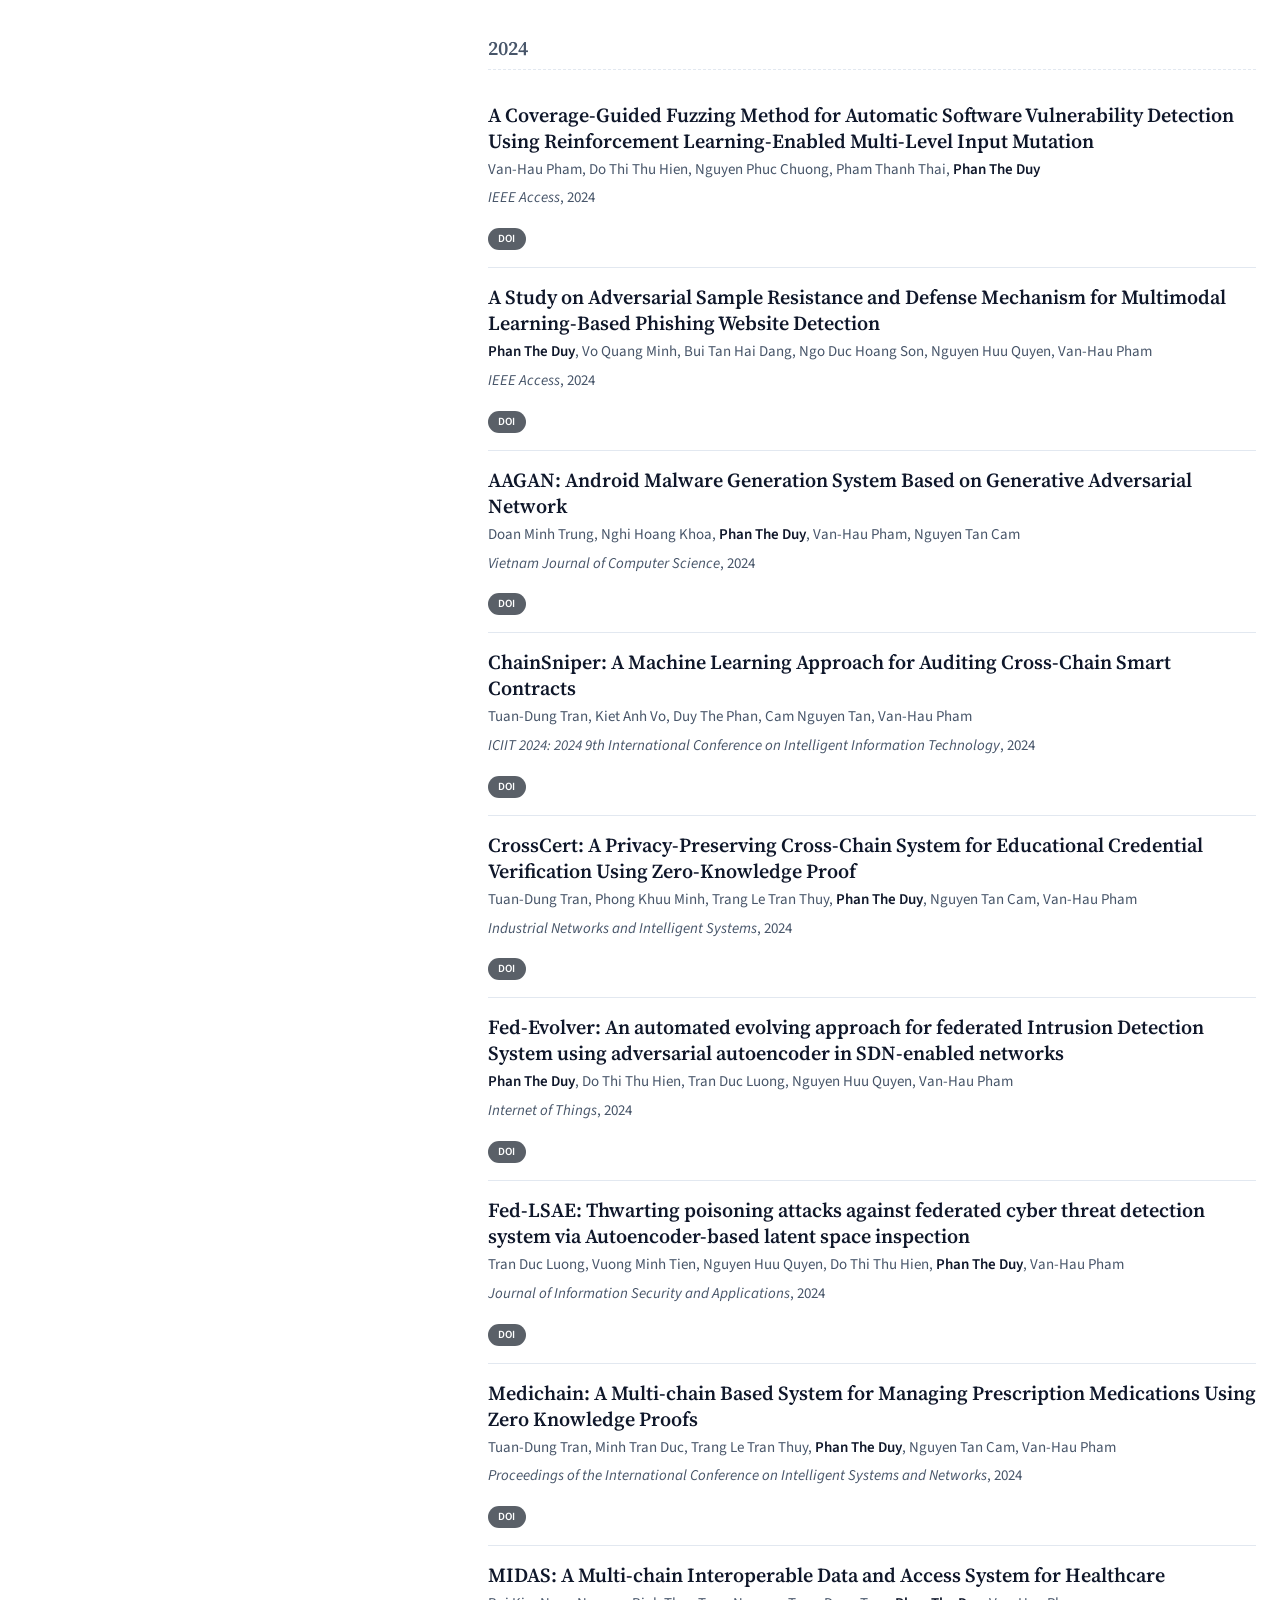
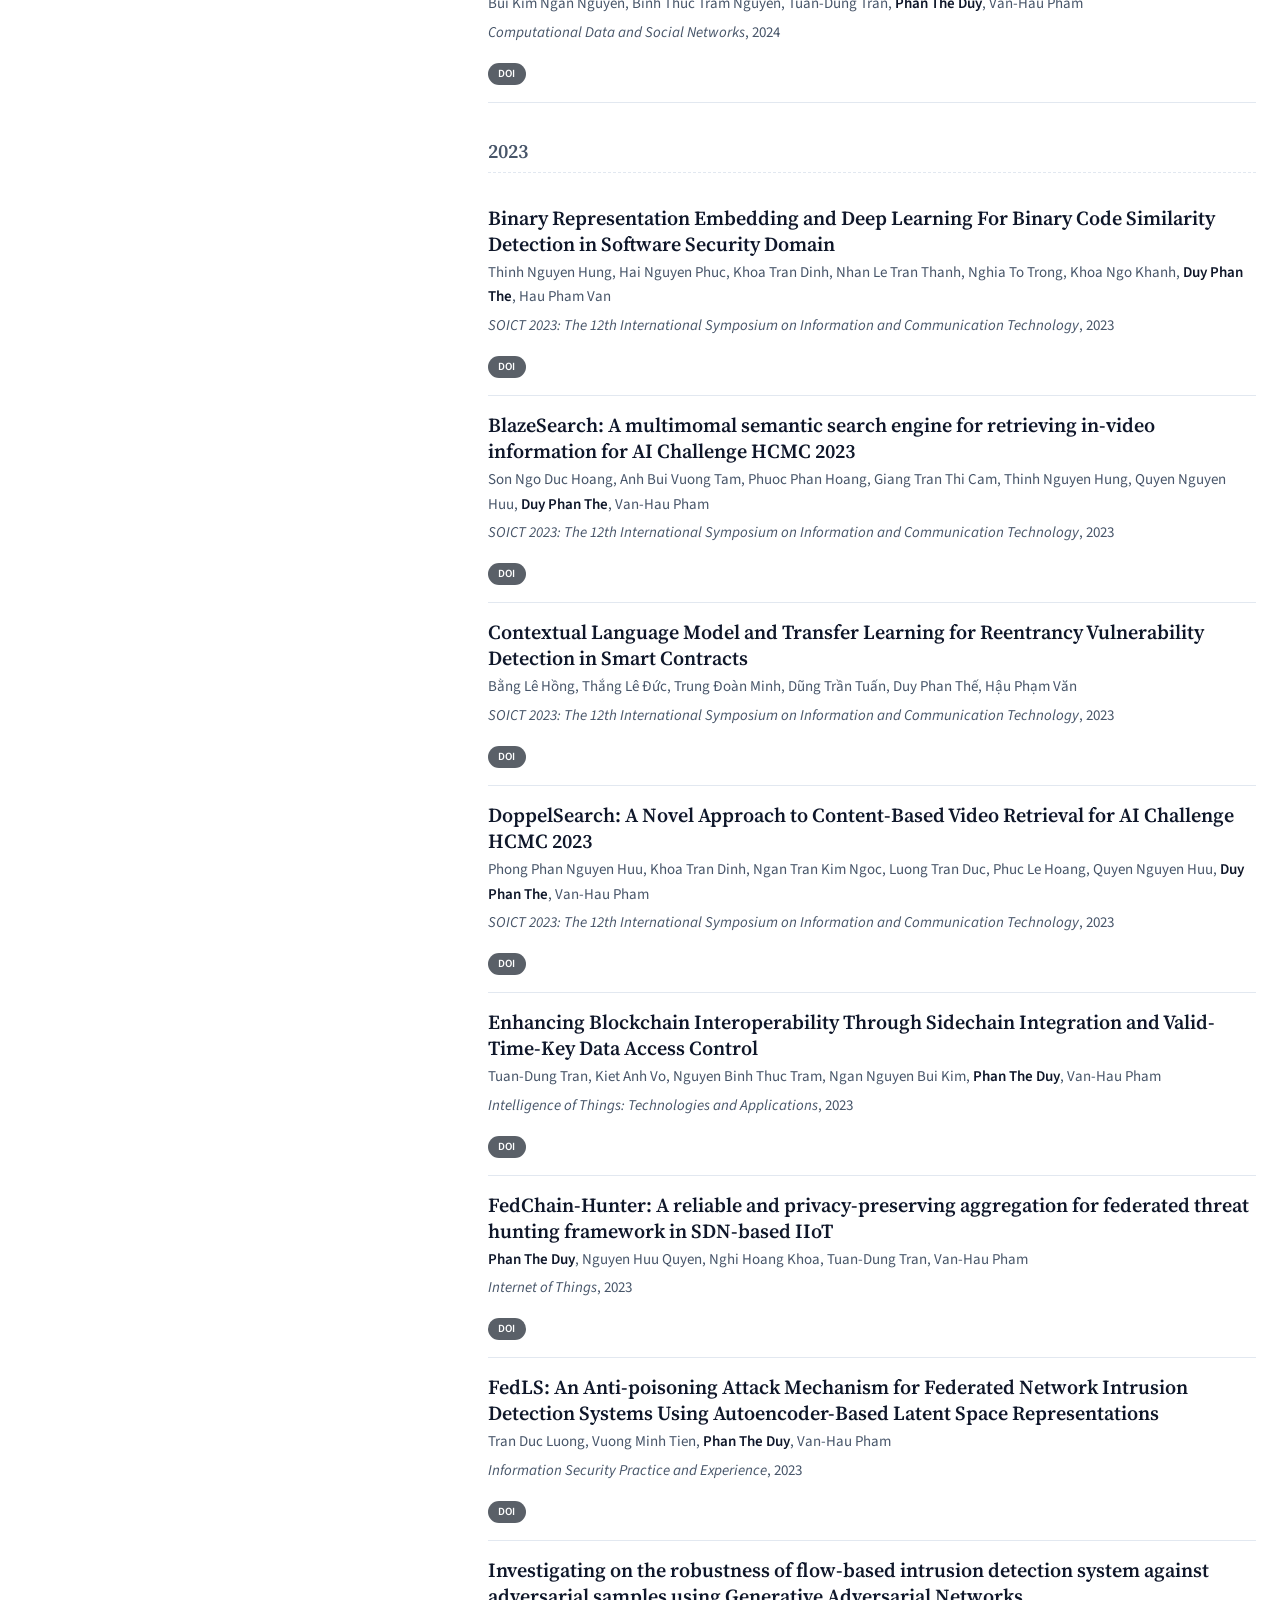
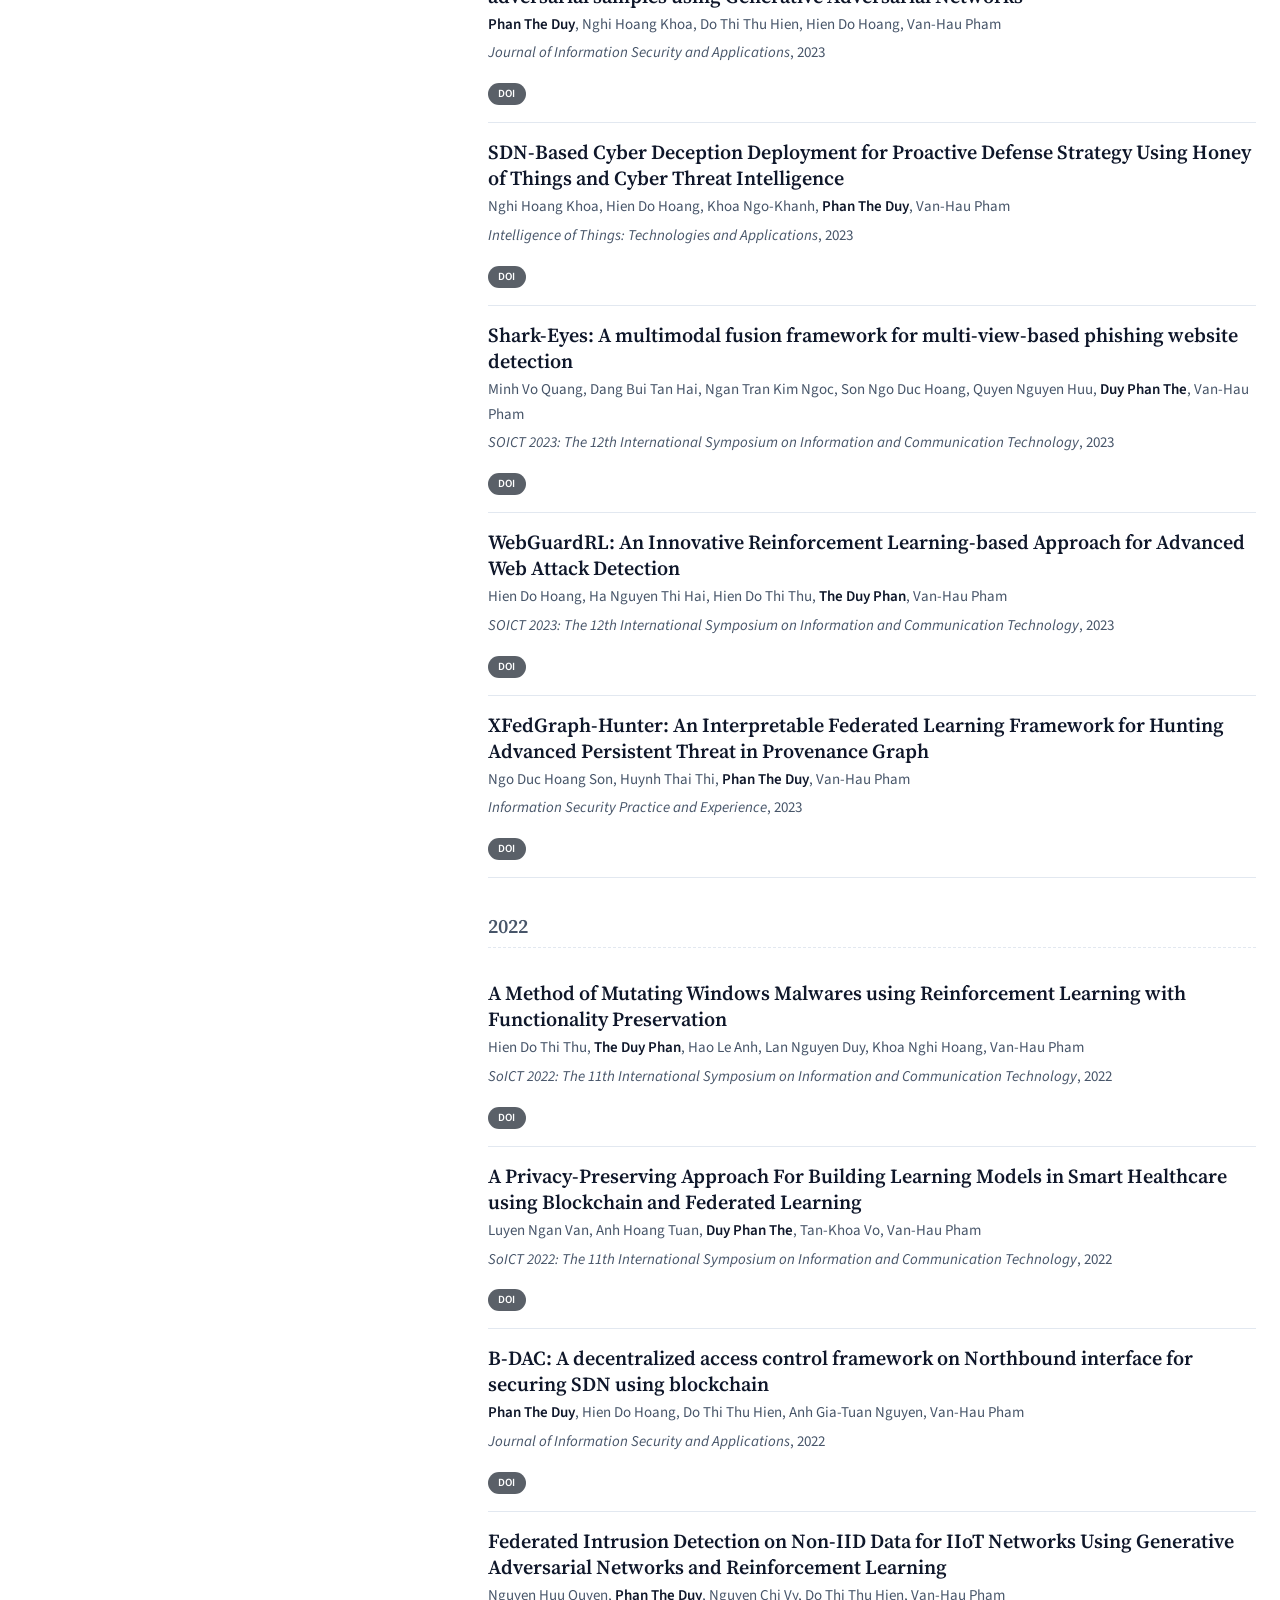
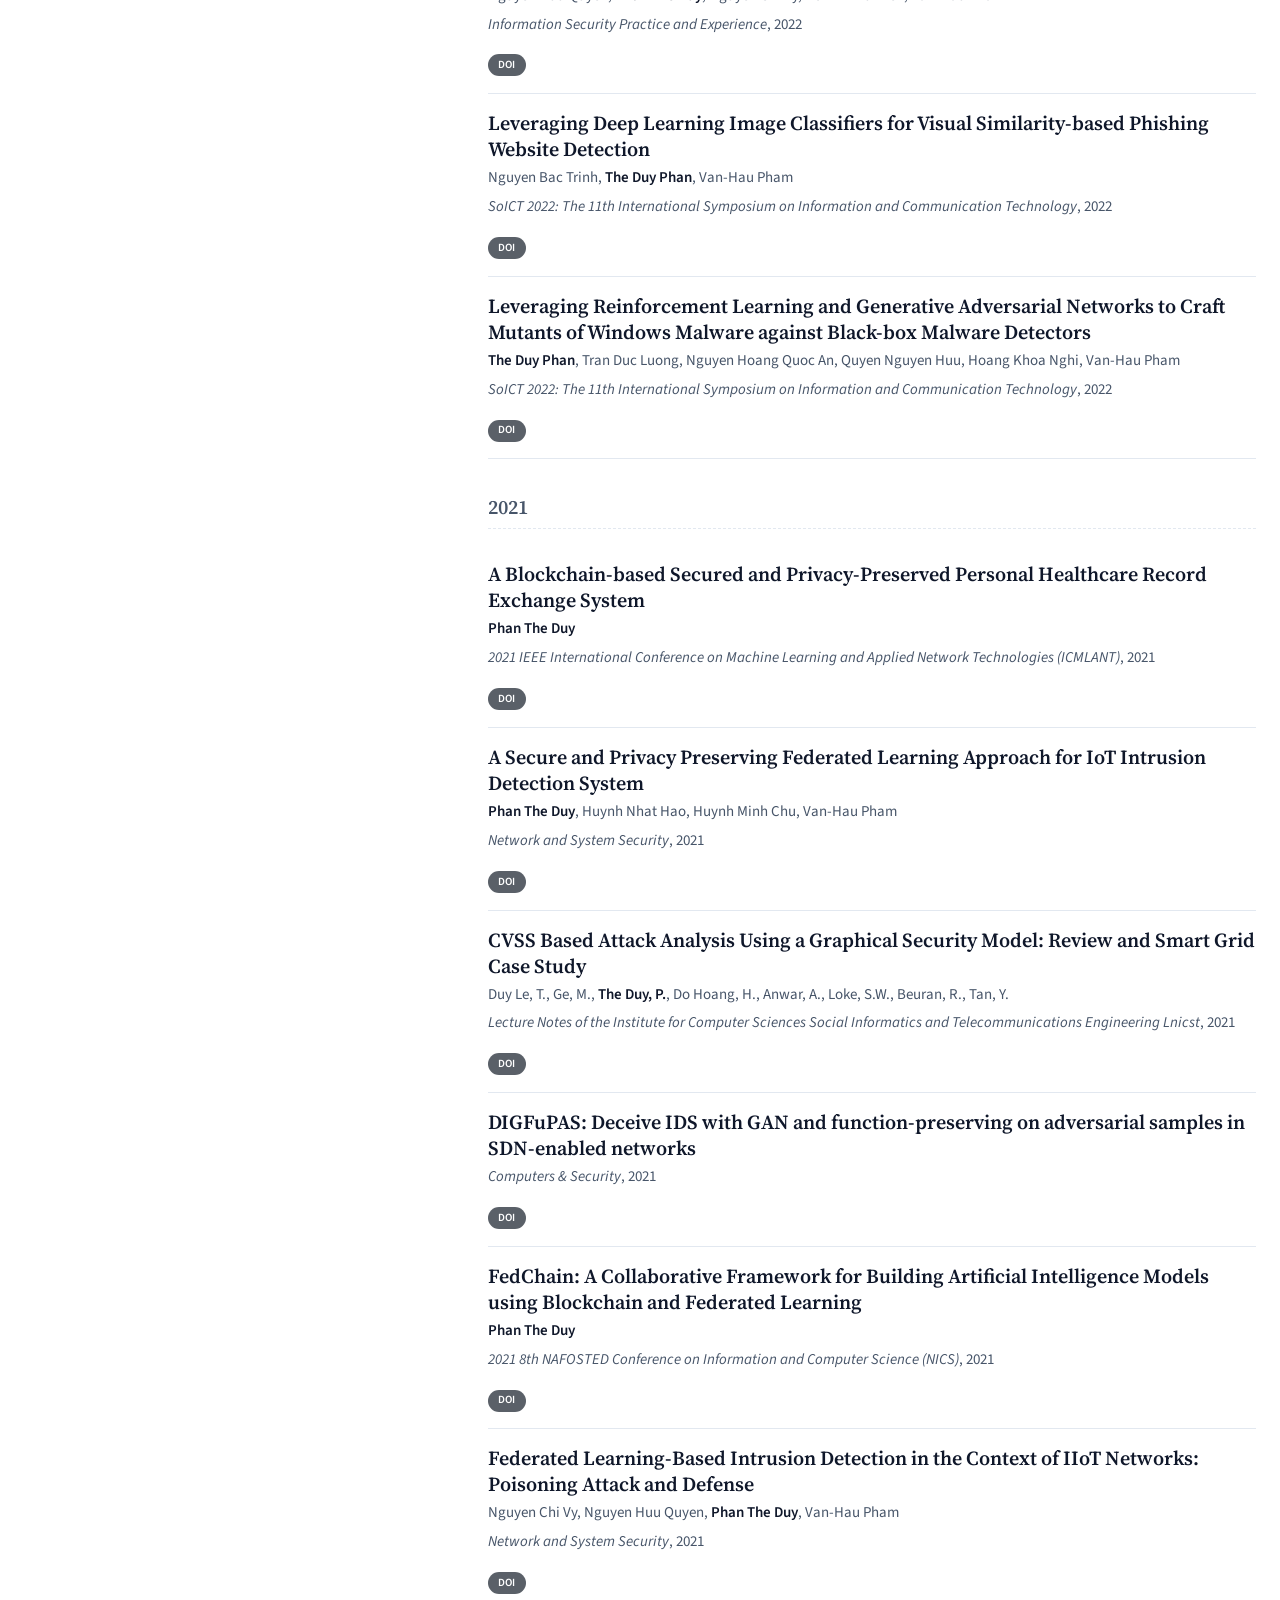
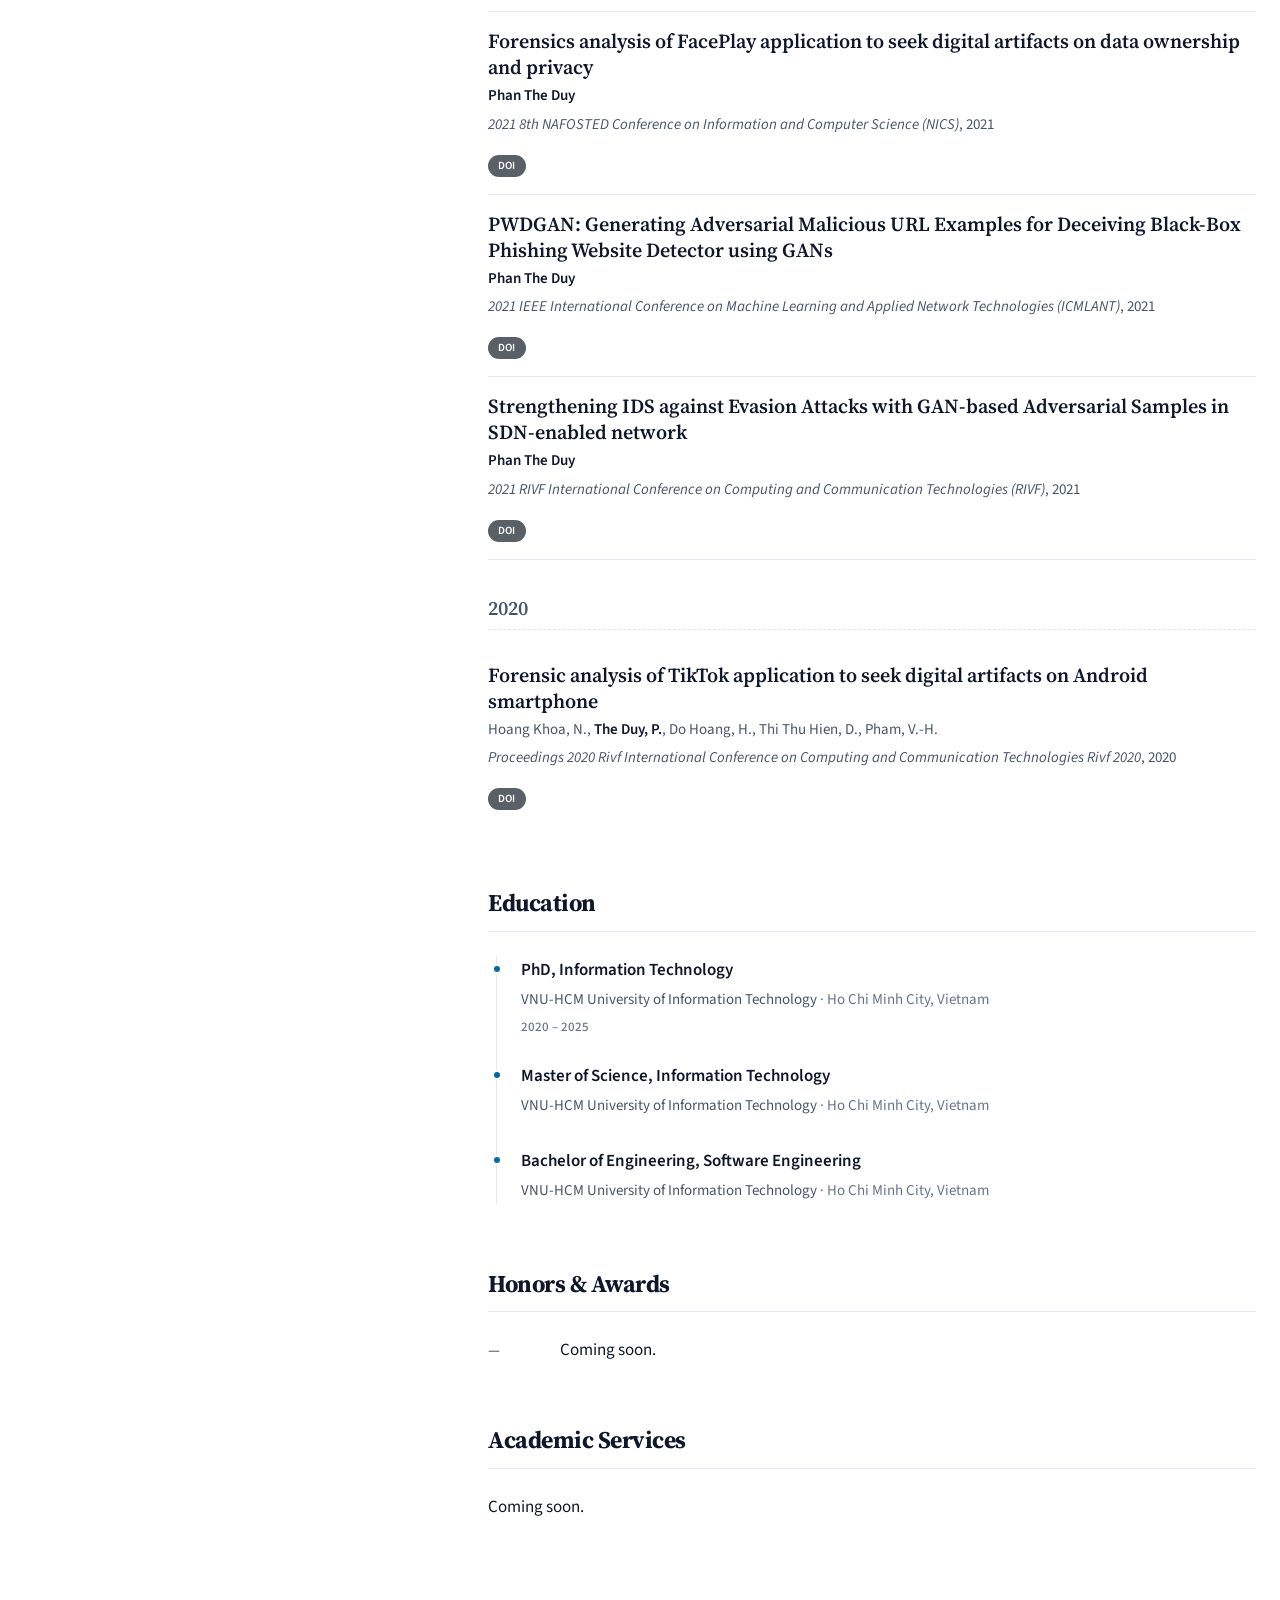
==== commit e089c2c9: "chore: sync publications from ORCID [skip ci]" ====
--- a/index.html
+++ b/index.html
@@ -354,6 +354,17 @@
 
       <article class="pub" data-year="2026">
         <div class="pub-body">
+          <h4 class="pub-title"><a href="https://doi.org/10.1016/j.jnca.2026.104578" target="_blank" rel="noopener">DMLDroid: Deep multimodal fusion framework for Android malware detection with resilience to code obfuscation and adversarial perturbations</a></h4>
+          <p class="pub-authors">Doan Minh Trung, Tien Duc Anh Hao, Luong Hoang Minh, Nghi Hoang Khoa, Nguyen Tan Cam, Van-Hau Pham, <strong>Phan The Duy</strong></p>
+          <p class="pub-venue"><em>Journal of Network and Computer Applications</em>, 2026</p>
+          <ul class="badge-row" aria-label="Paper links">
+            <li><a class="badge badge-pdf" href="https://doi.org/10.1016/j.jnca.2026.104578" target="_blank" rel="noopener">DOI</a></li>
+          </ul>
+        </div>
+      </article>
+
+      <article class="pub" data-year="2026">
+        <div class="pub-body">
           <h4 class="pub-title"><a href="https://doi.org/10.1007/978-981-95-6419-4_13" target="_blank" rel="noopener">FraudTrace: Verifying Fraudulent News to Prevent Online Scam Campaigns via a Multi-agent LLM-Based System</a></h4>
           <p class="pub-authors">Nguyen Hoang Phuc, Bui Tan Hai Dang, Nguyen Huu Quyen, <strong>Phan The Duy</strong></p>
           <p class="pub-venue"><em>Network and System Security</em>, 2026</p>
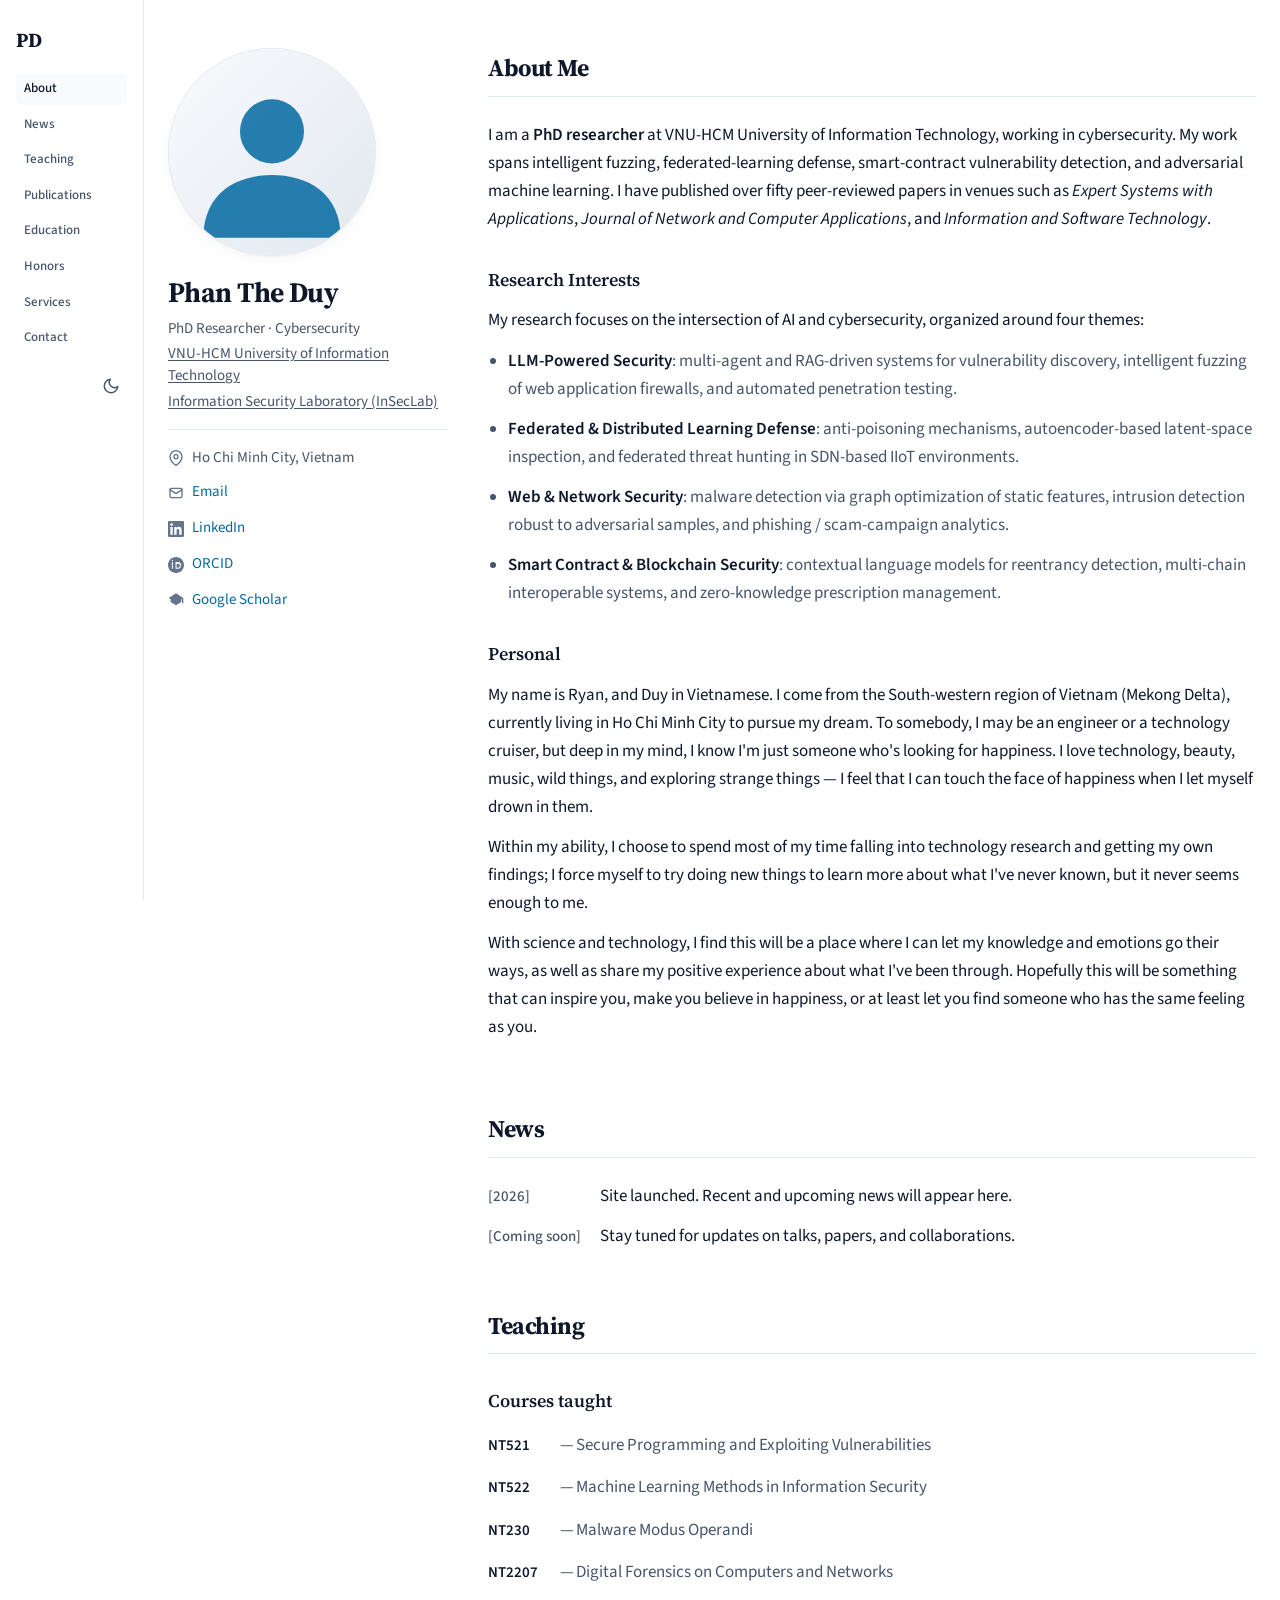
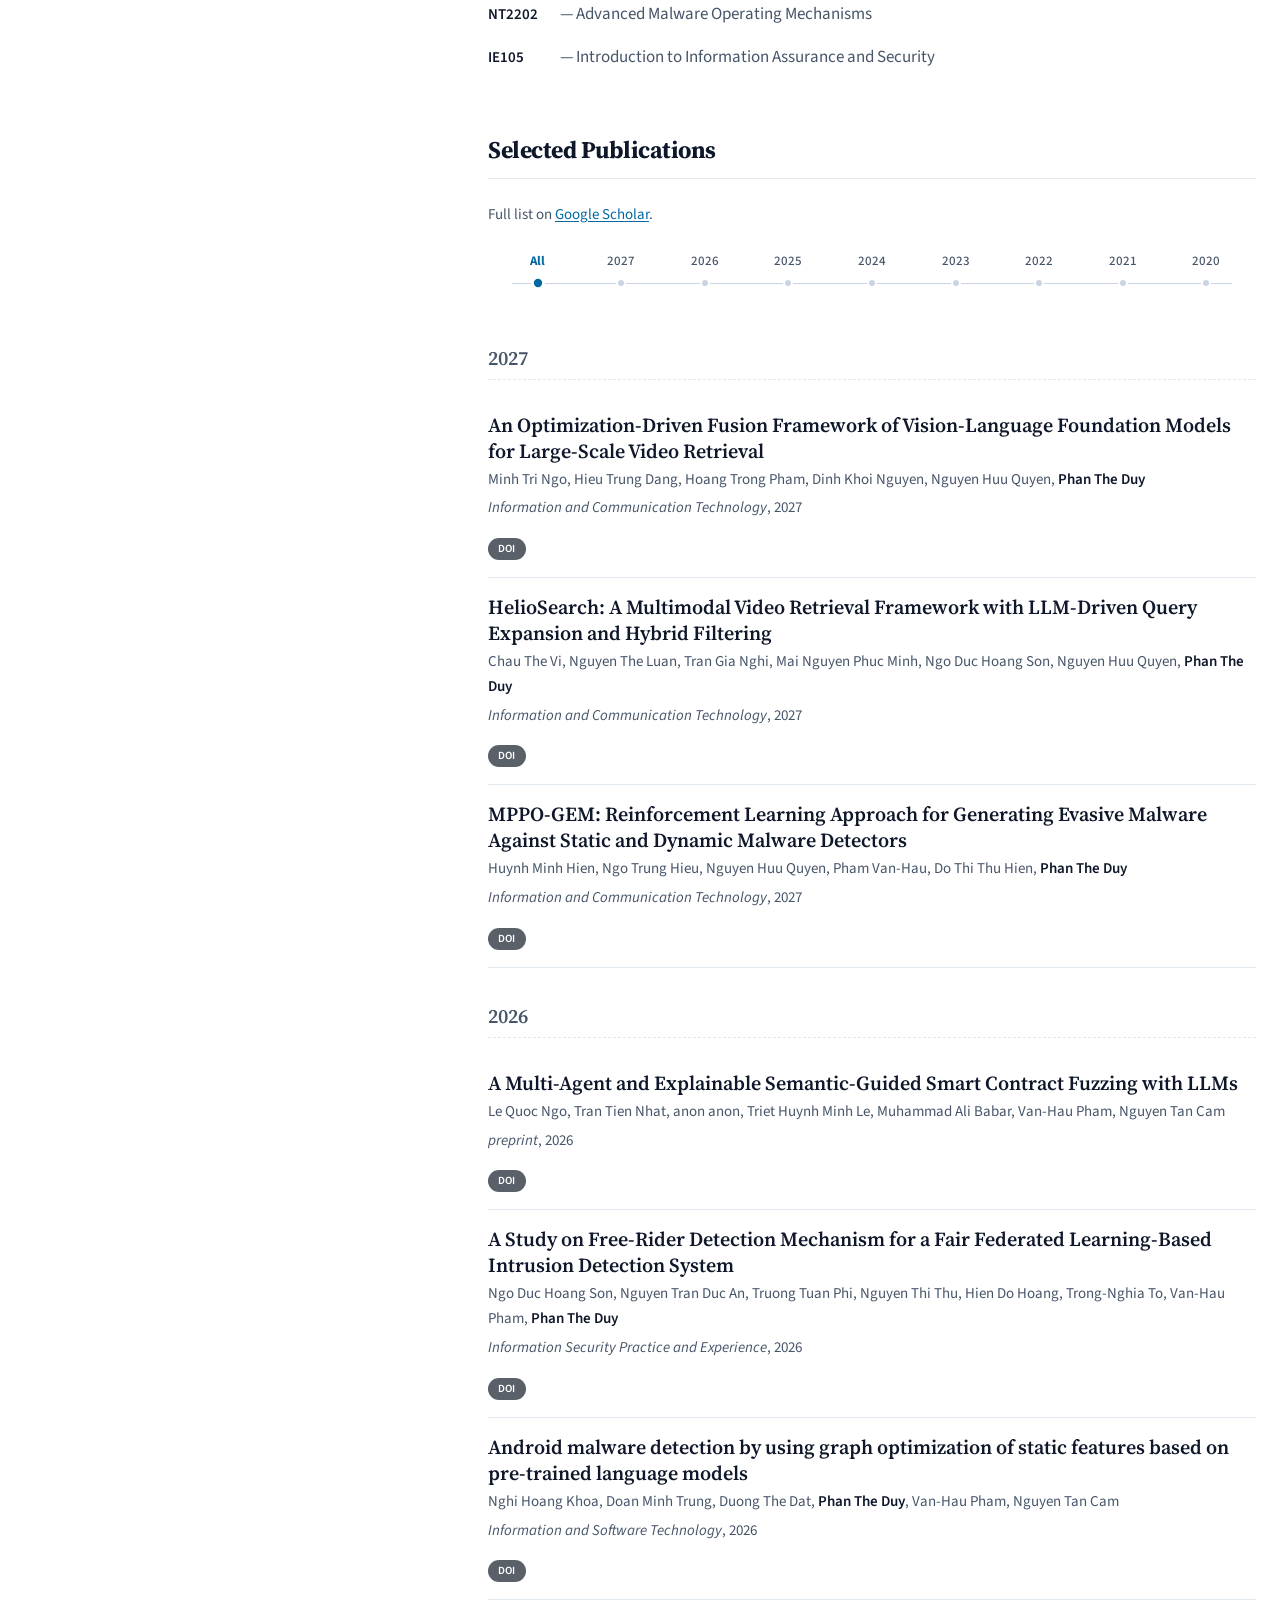
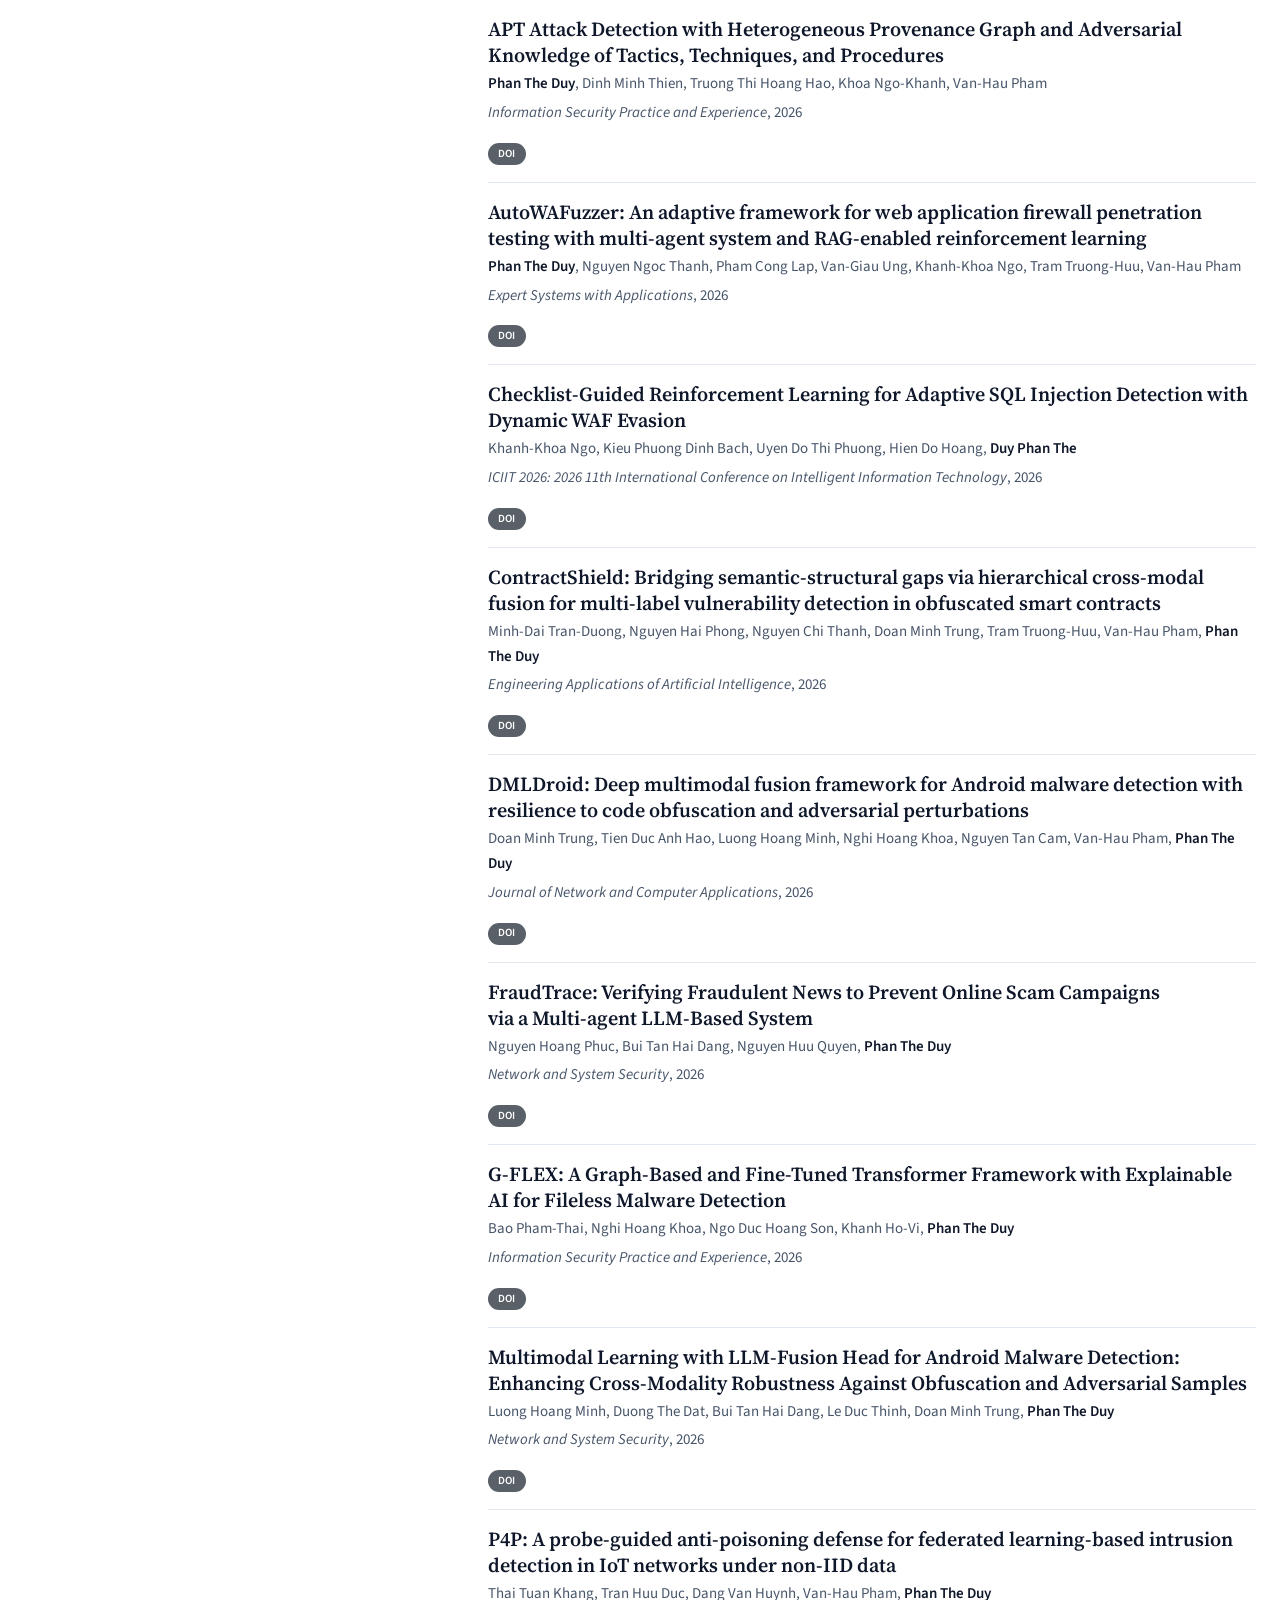
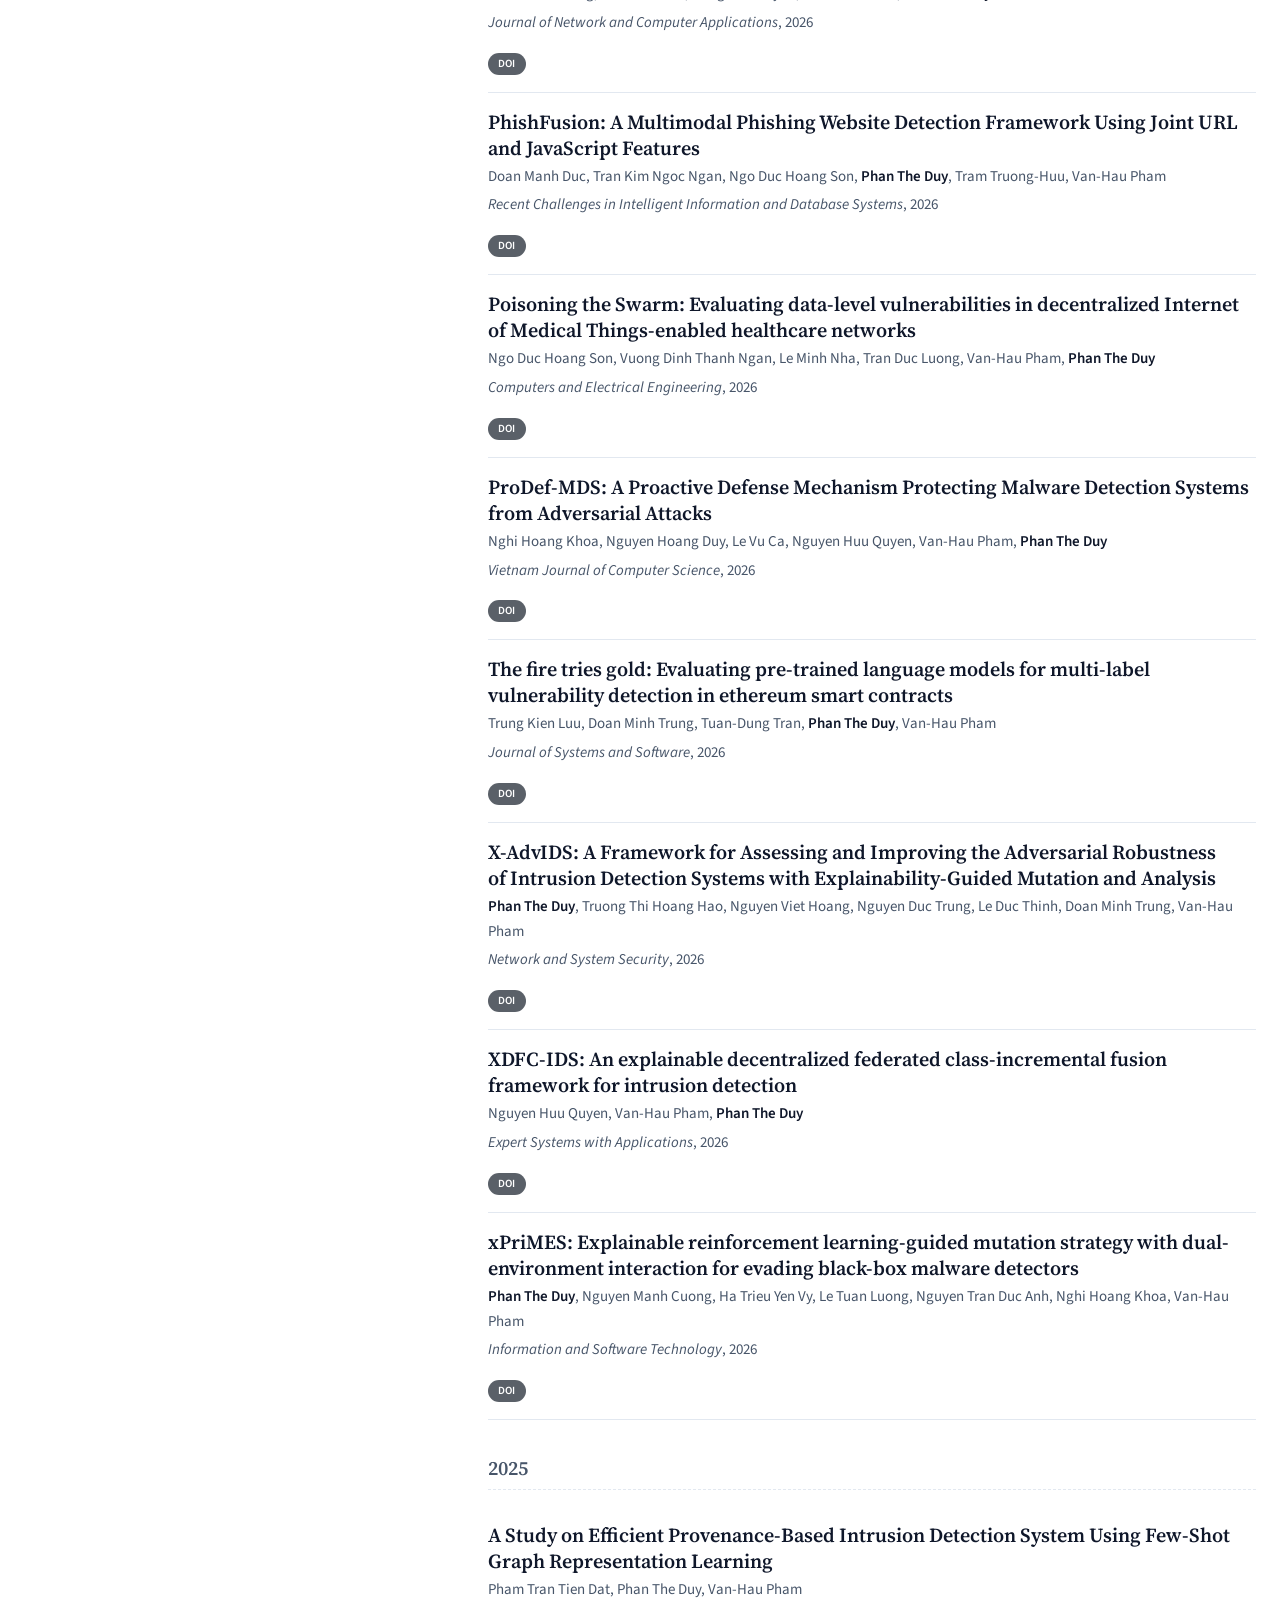
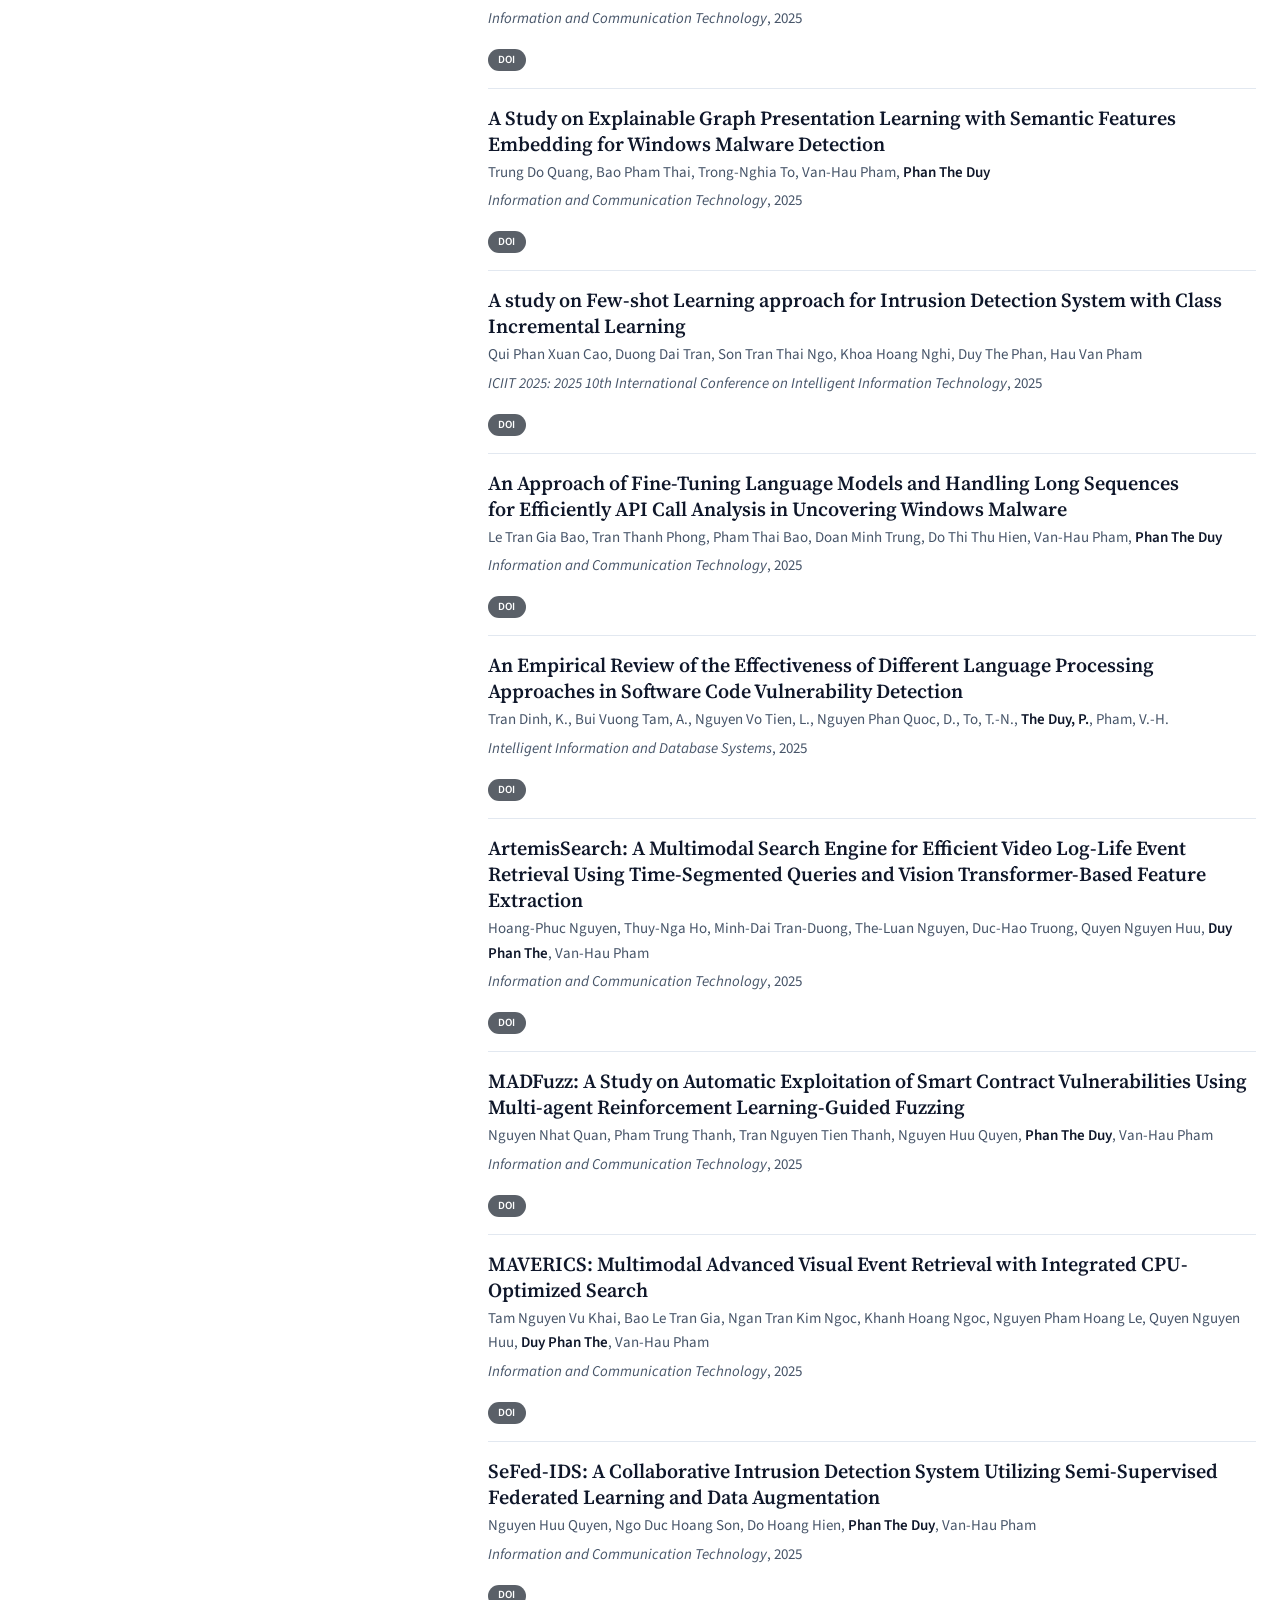
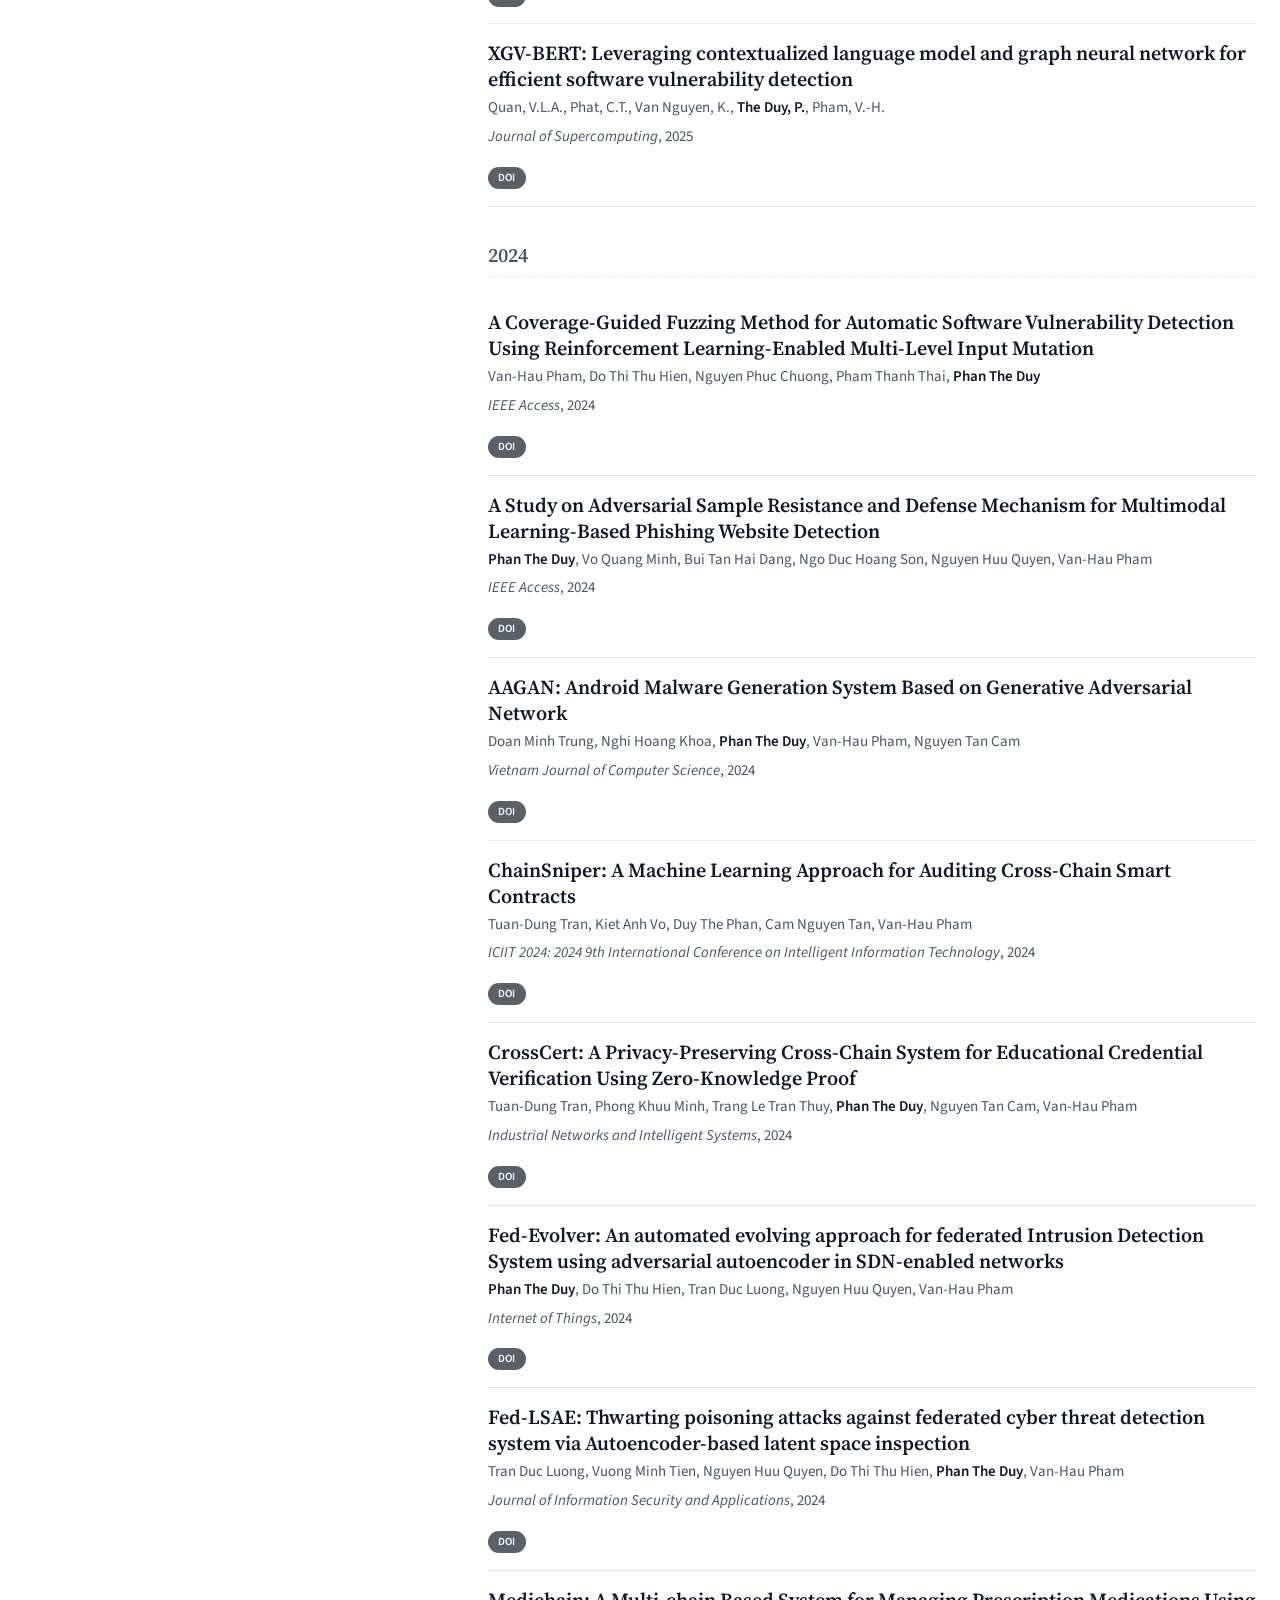
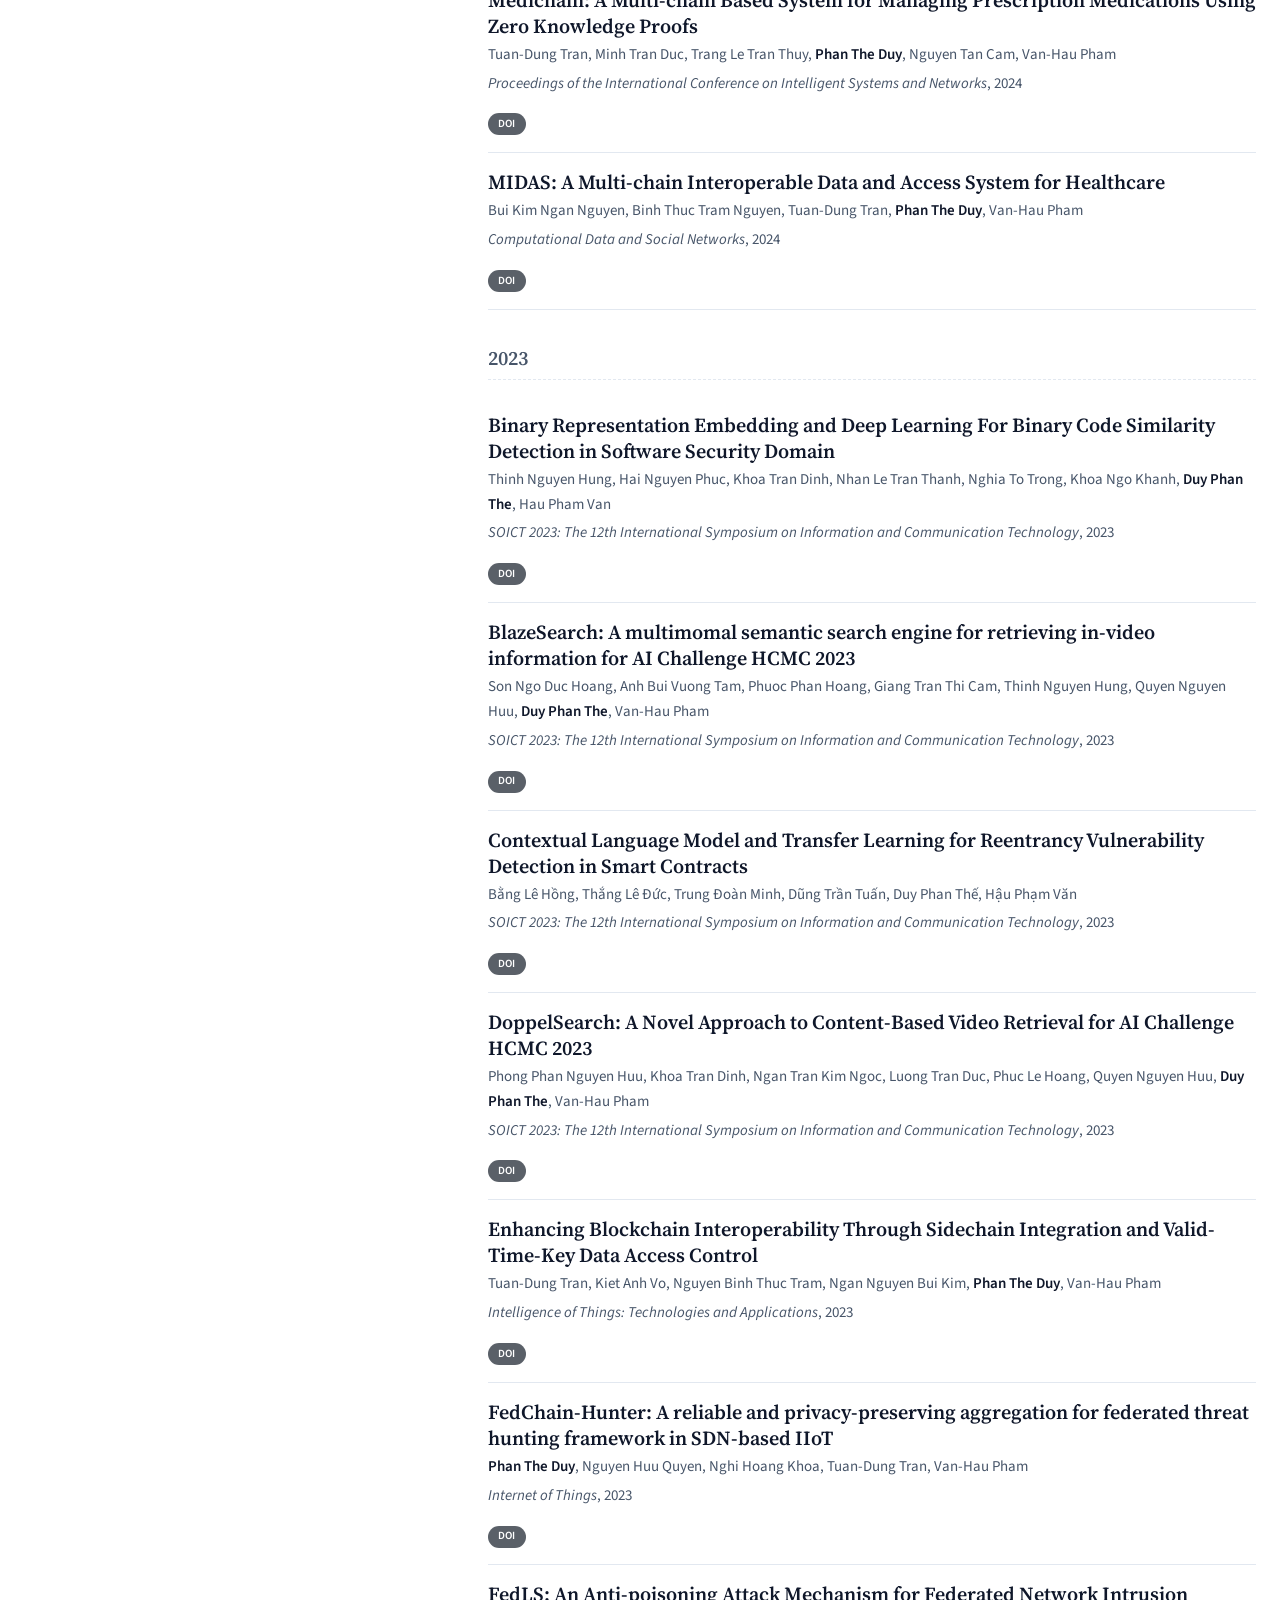
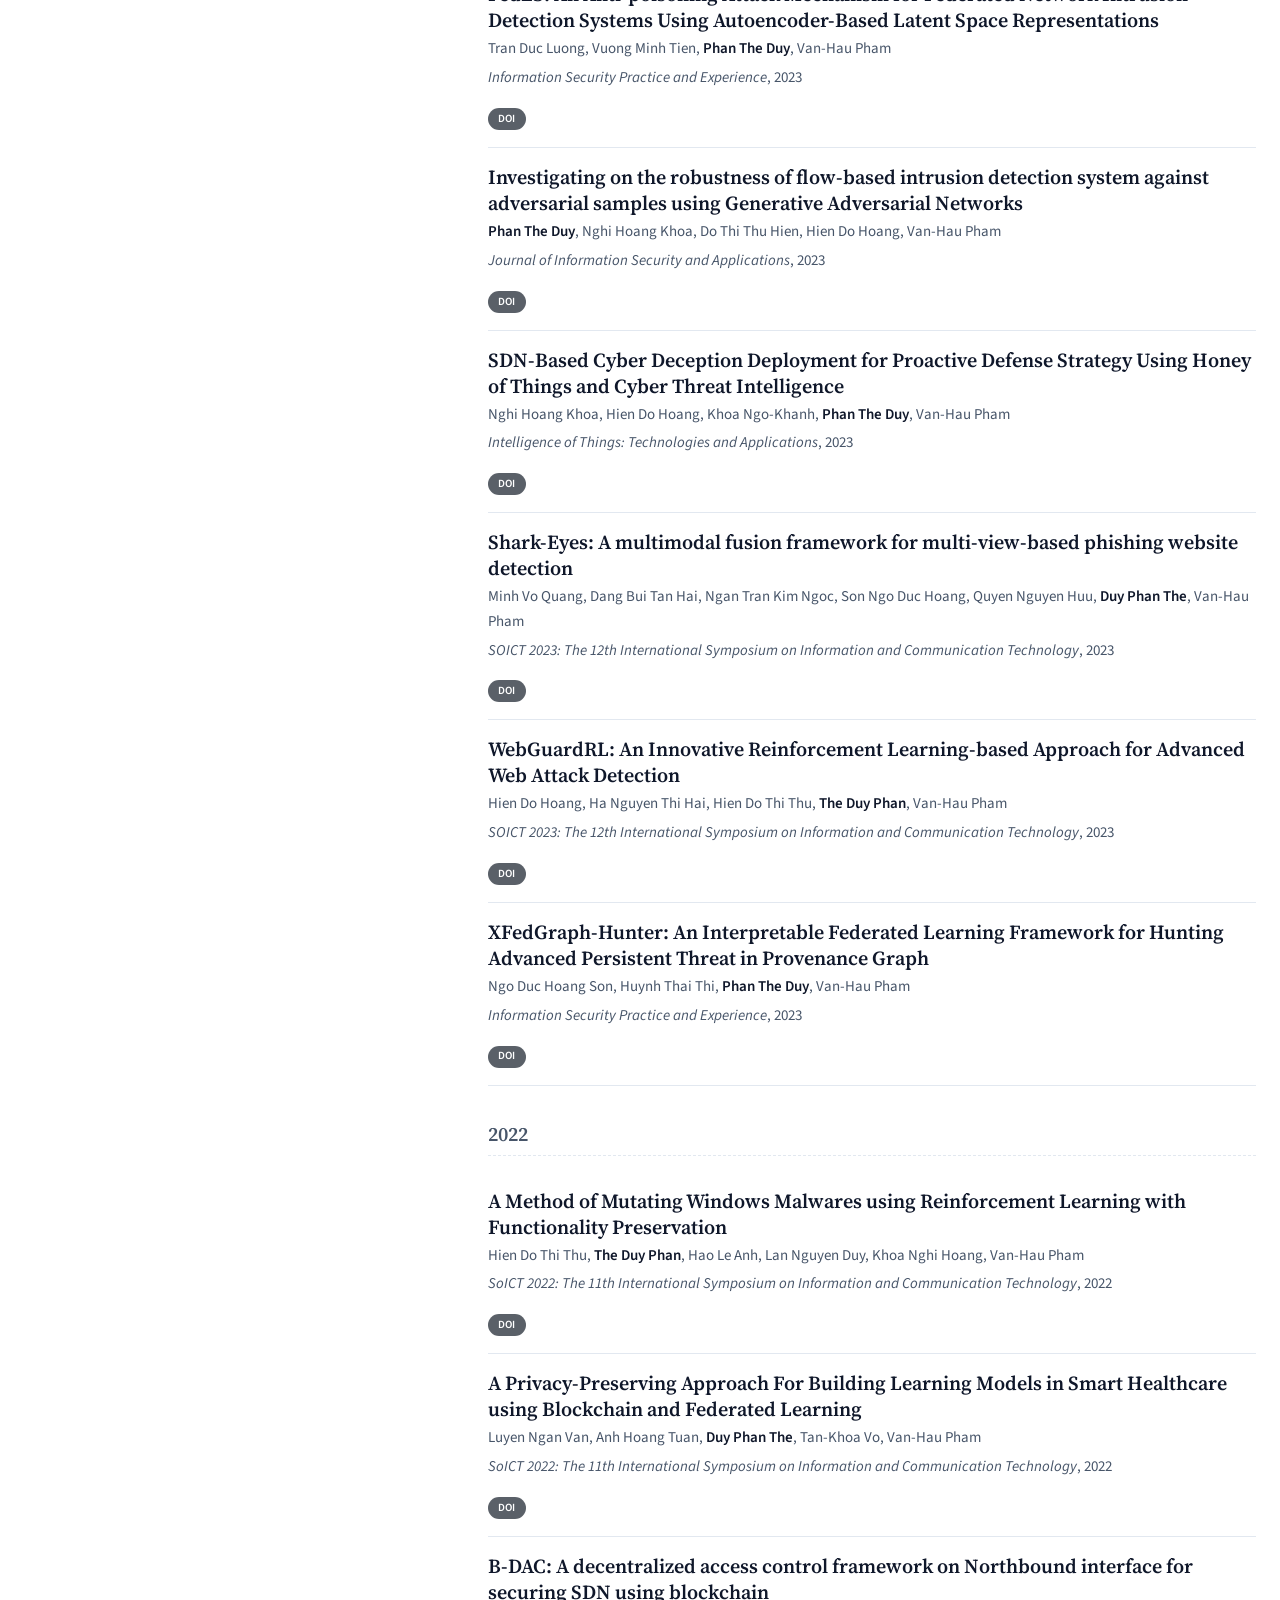
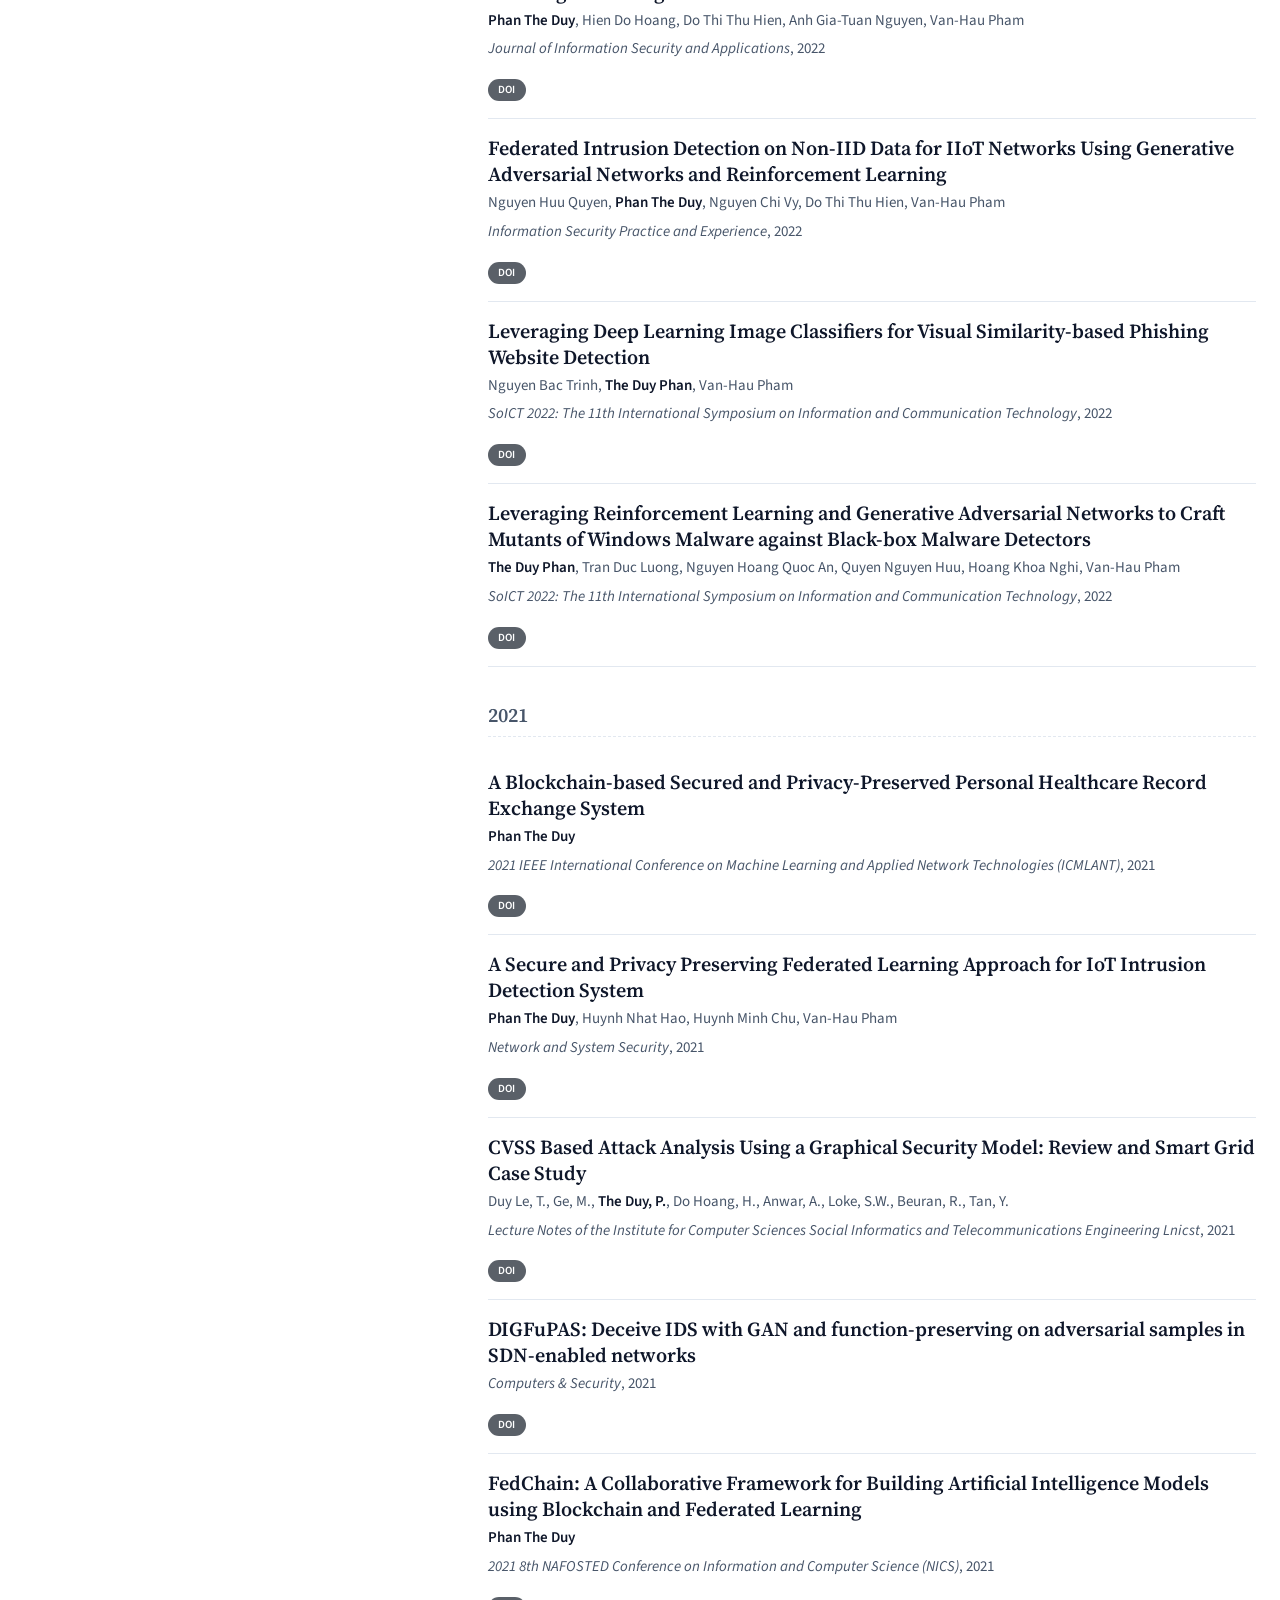
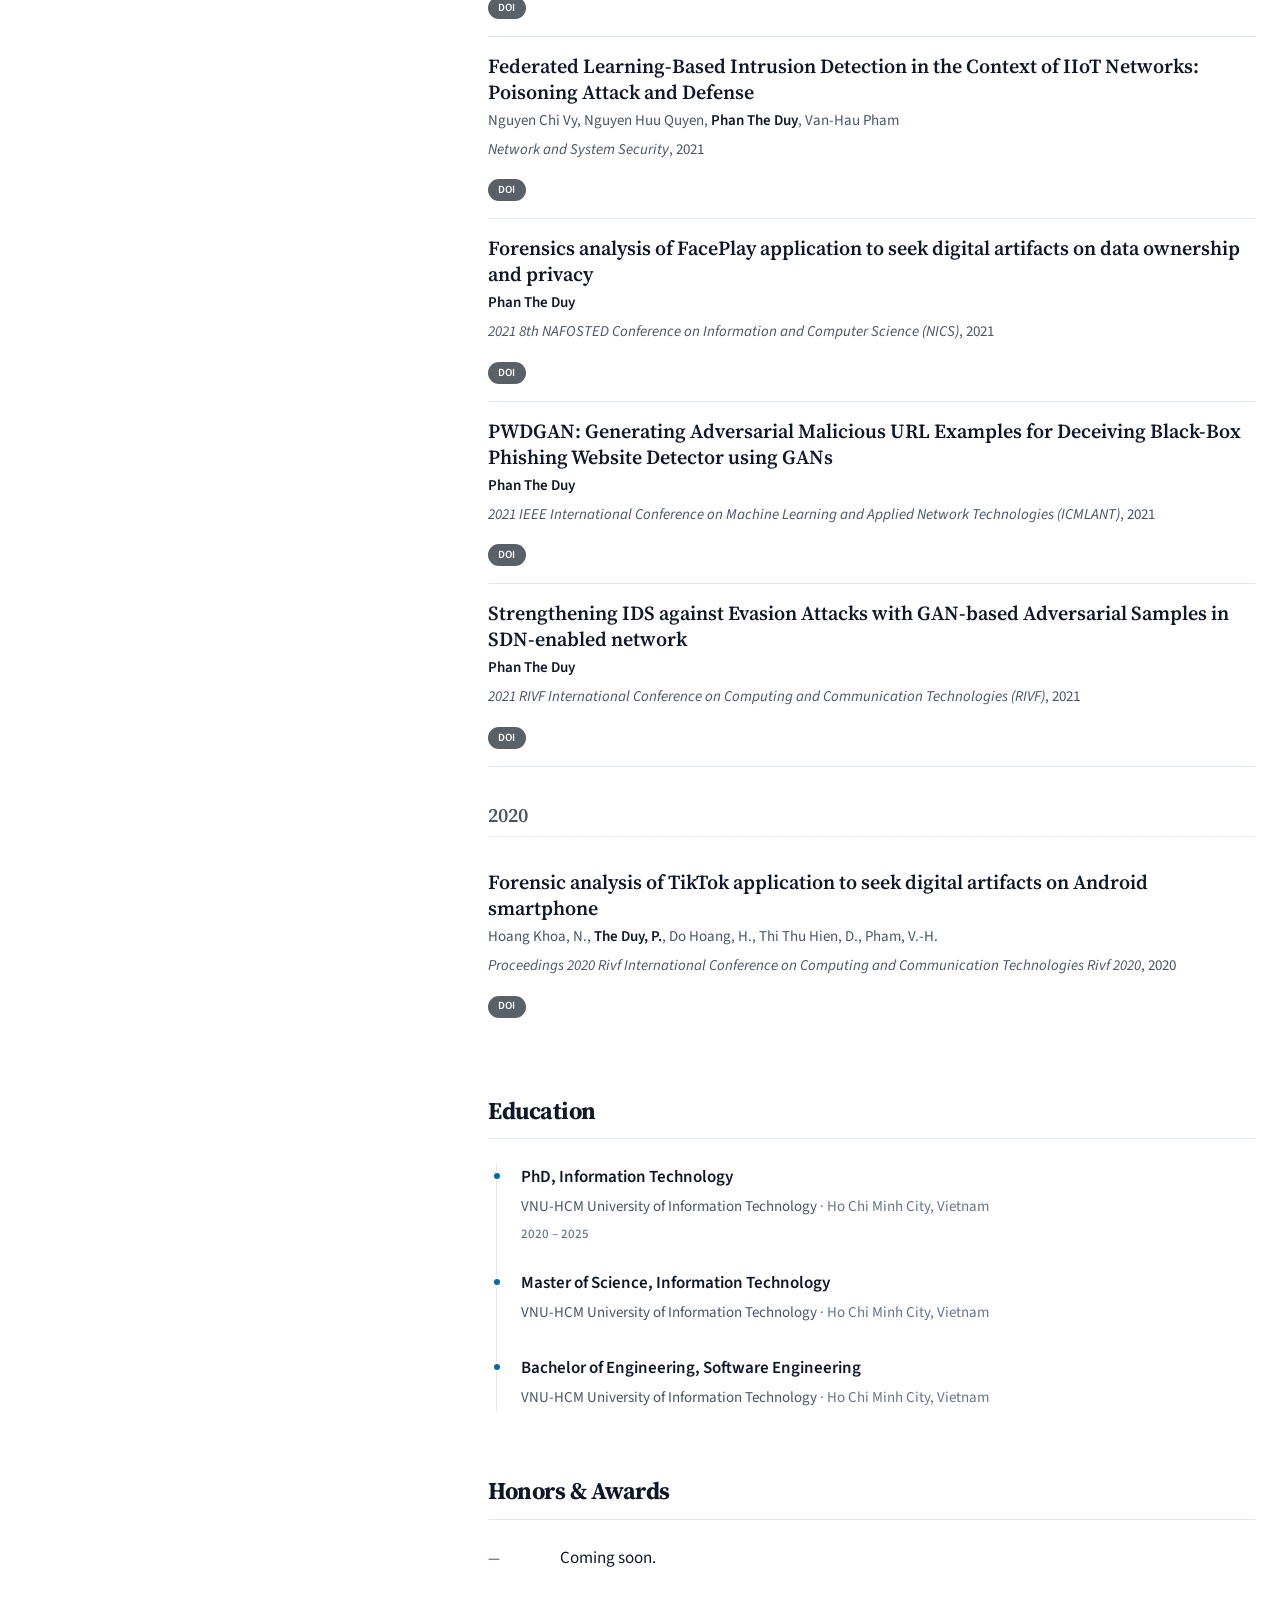
==== commit 69276c9e: "chore: sync publications from ORCID [skip ci]" ====
--- a/index.html
+++ b/index.html
@@ -354,6 +354,17 @@
 
       <article class="pub" data-year="2026">
         <div class="pub-body">
+          <h4 class="pub-title"><a href="https://doi.org/10.1016/j.engappai.2026.116358" target="_blank" rel="noopener">ContractShield: Bridging semantic-structural gaps via hierarchical cross-modal fusion for multi-label vulnerability detection in obfuscated smart contracts</a></h4>
+          <p class="pub-authors">Minh-Dai Tran-Duong, Nguyen Hai Phong, Nguyen Chi Thanh, Doan Minh Trung, Tram Truong-Huu, Van-Hau Pham, <strong>Phan The Duy</strong></p>
+          <p class="pub-venue"><em>Engineering Applications of Artificial Intelligence</em>, 2026</p>
+          <ul class="badge-row" aria-label="Paper links">
+            <li><a class="badge badge-pdf" href="https://doi.org/10.1016/j.engappai.2026.116358" target="_blank" rel="noopener">DOI</a></li>
+          </ul>
+        </div>
+      </article>
+
+      <article class="pub" data-year="2026">
+        <div class="pub-body">
           <h4 class="pub-title"><a href="https://doi.org/10.1016/j.jnca.2026.104578" target="_blank" rel="noopener">DMLDroid: Deep multimodal fusion framework for Android malware detection with resilience to code obfuscation and adversarial perturbations</a></h4>
           <p class="pub-authors">Doan Minh Trung, Tien Duc Anh Hao, Luong Hoang Minh, Nghi Hoang Khoa, Nguyen Tan Cam, Van-Hau Pham, <strong>Phan The Duy</strong></p>
           <p class="pub-venue"><em>Journal of Network and Computer Applications</em>, 2026</p>
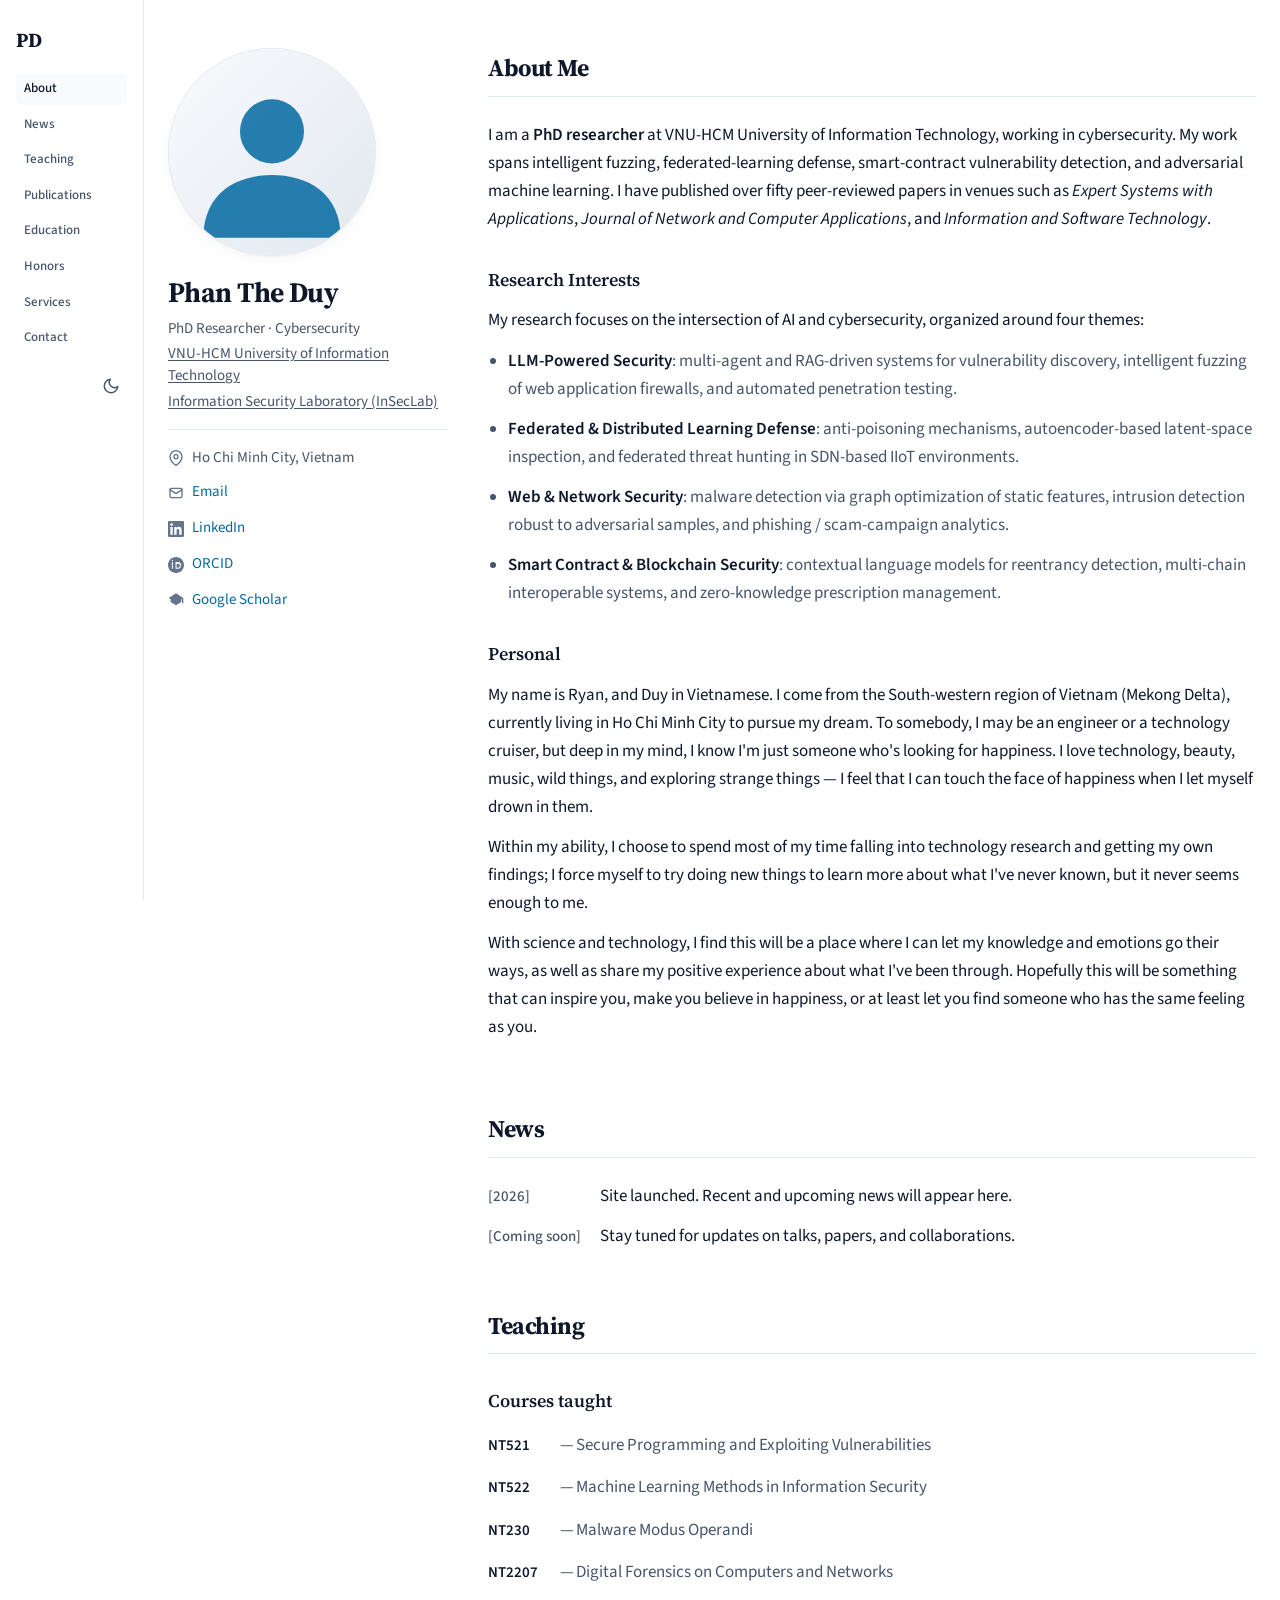
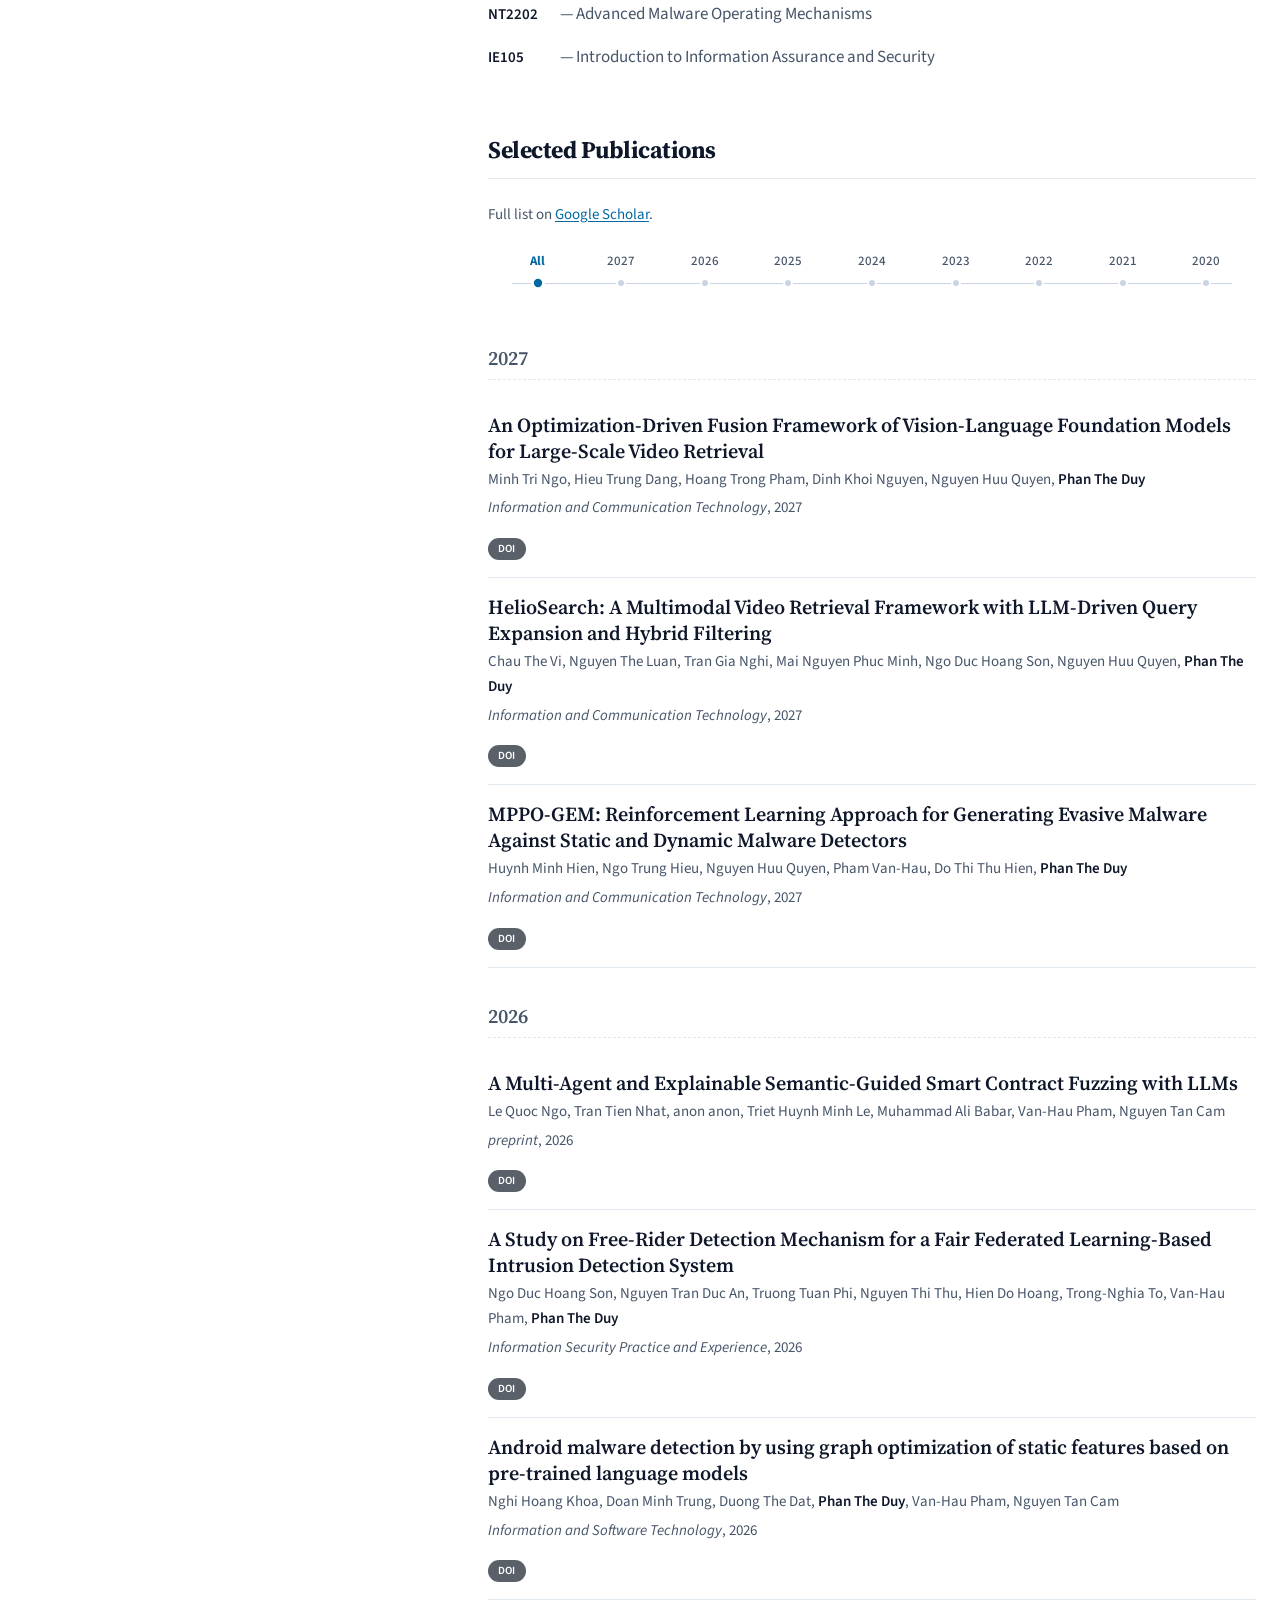
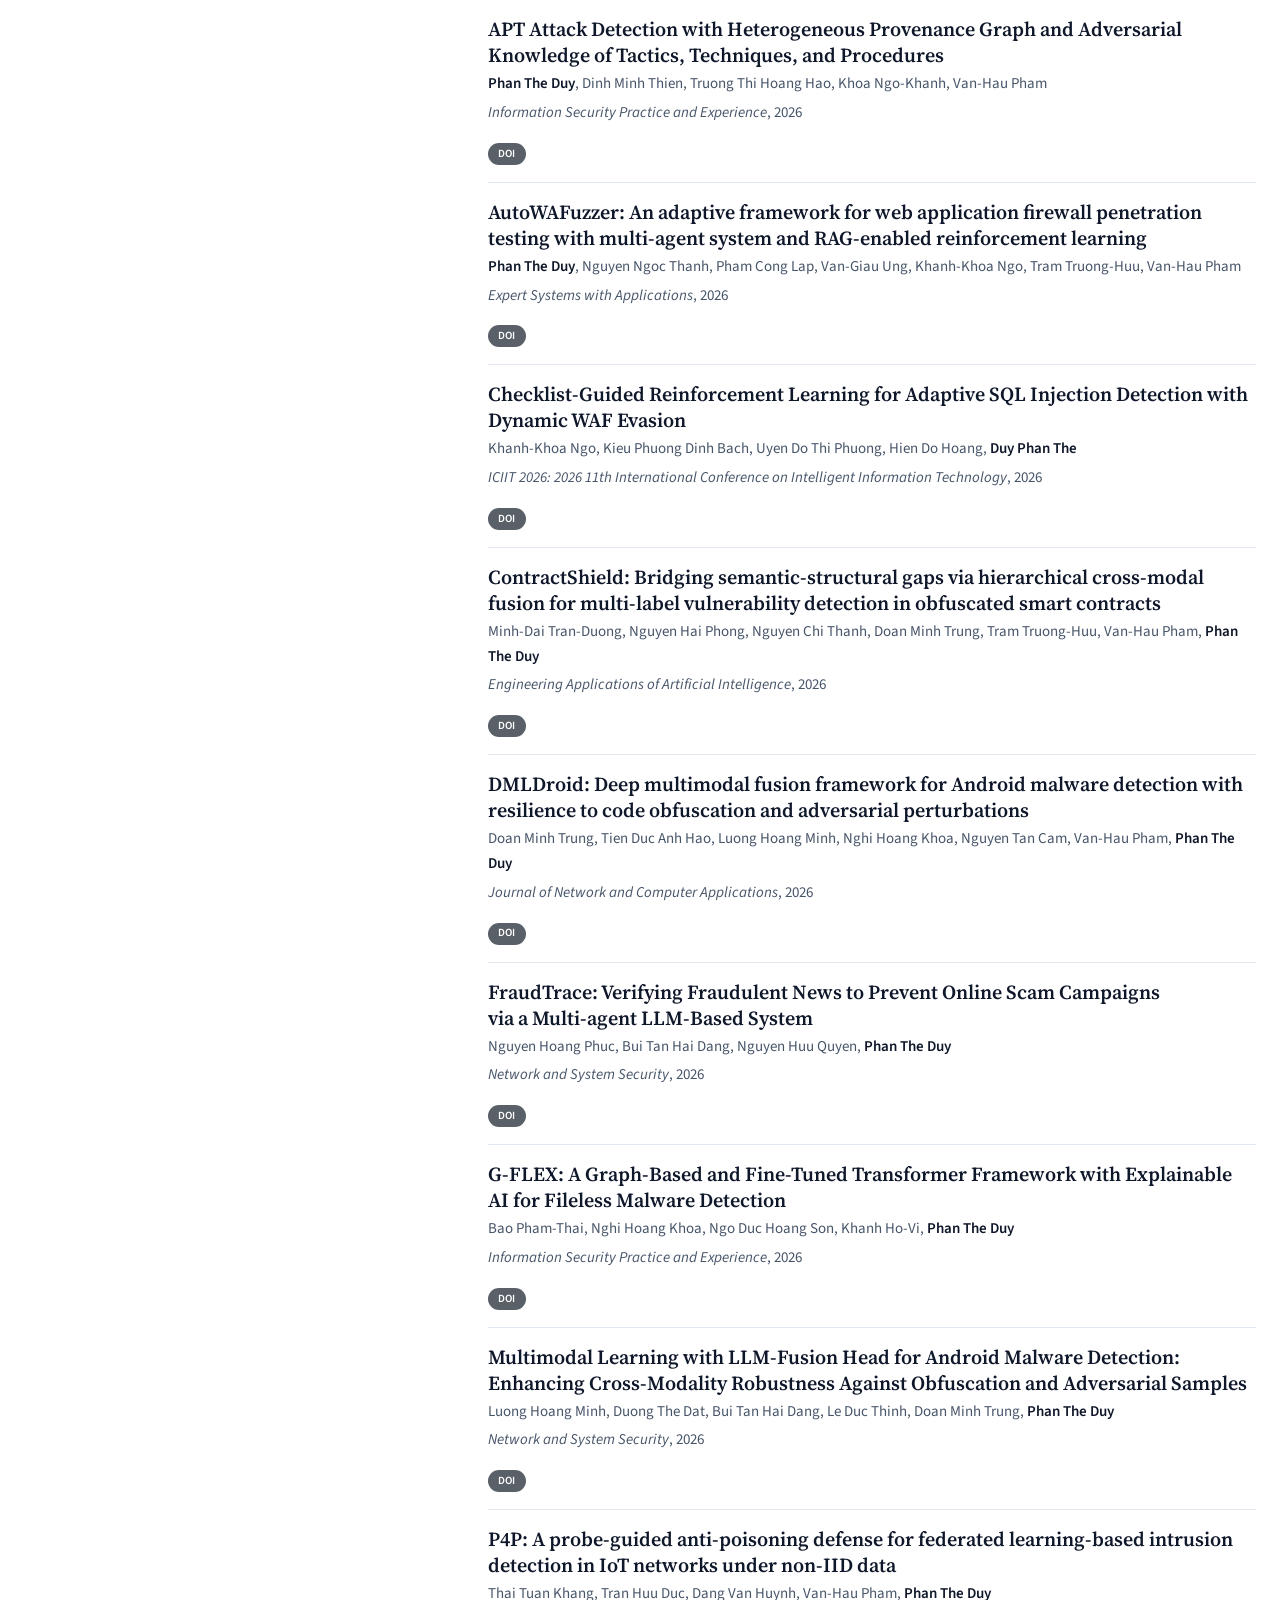
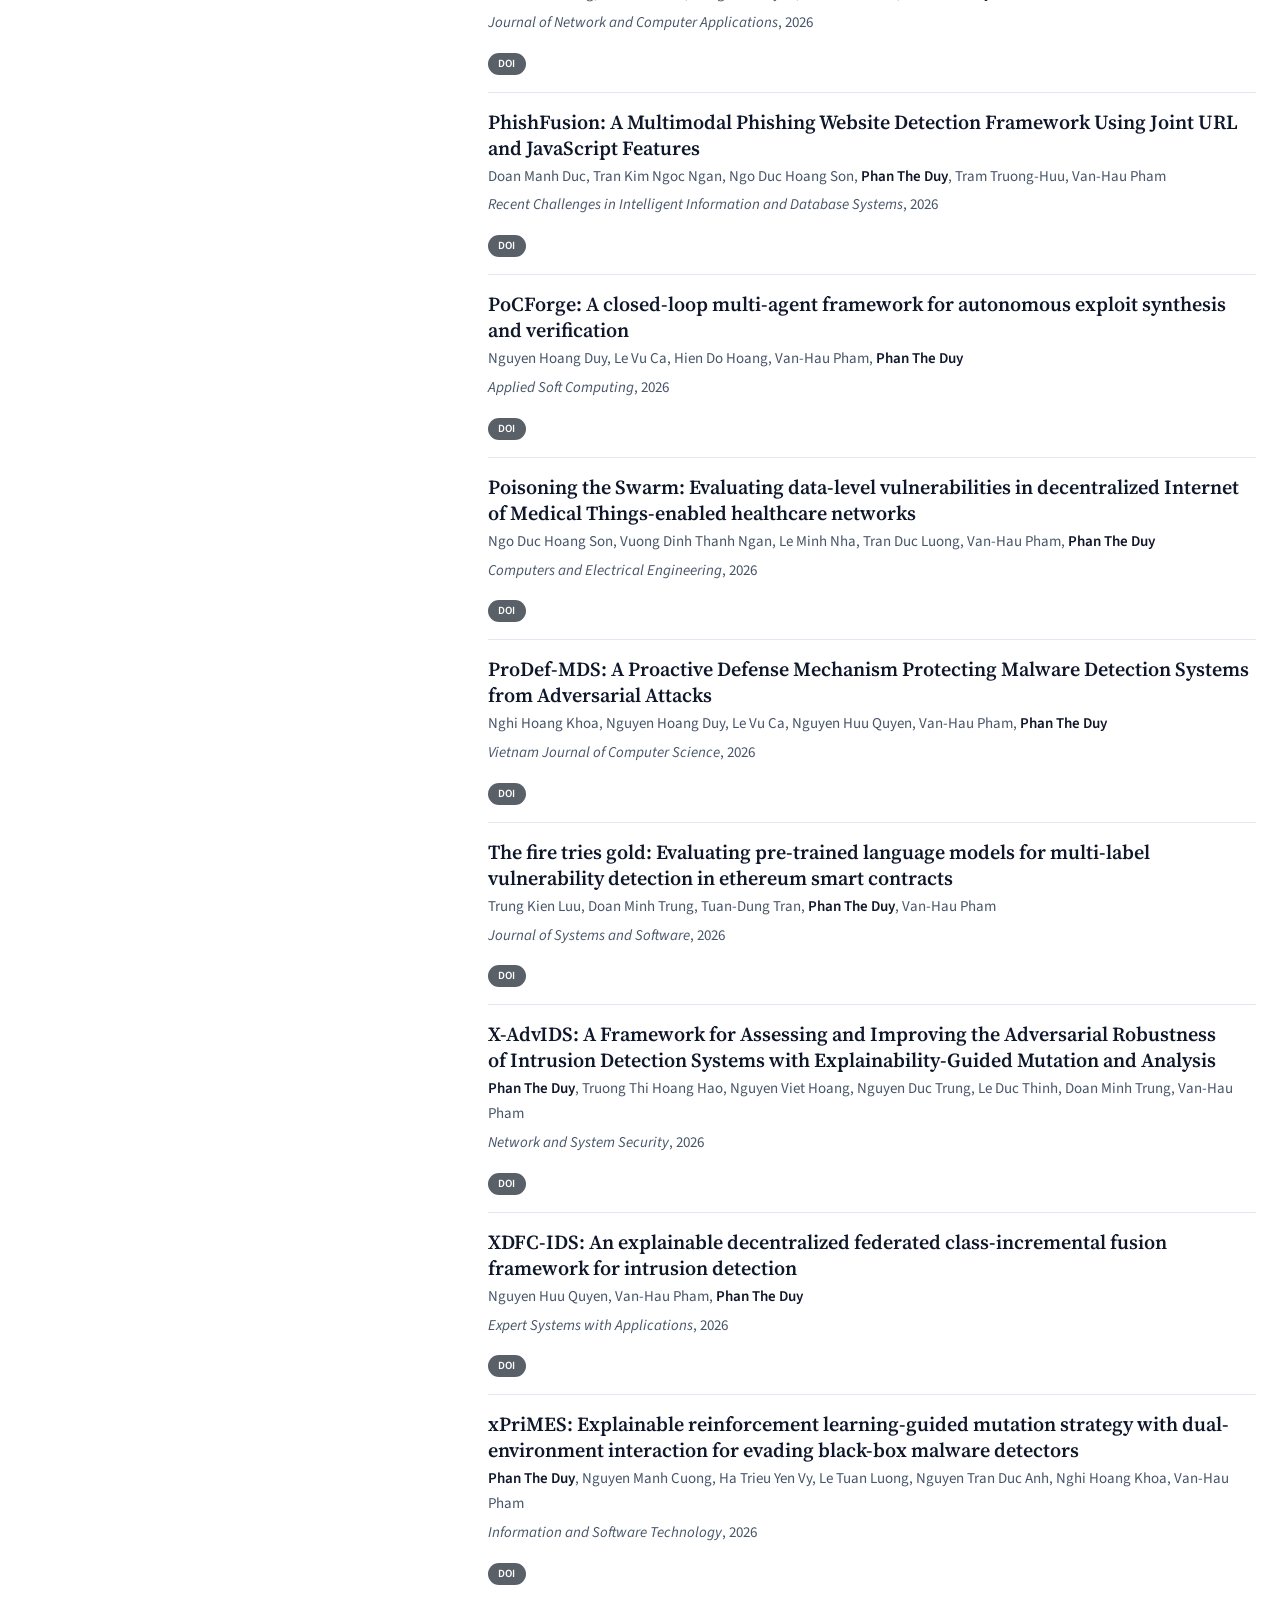
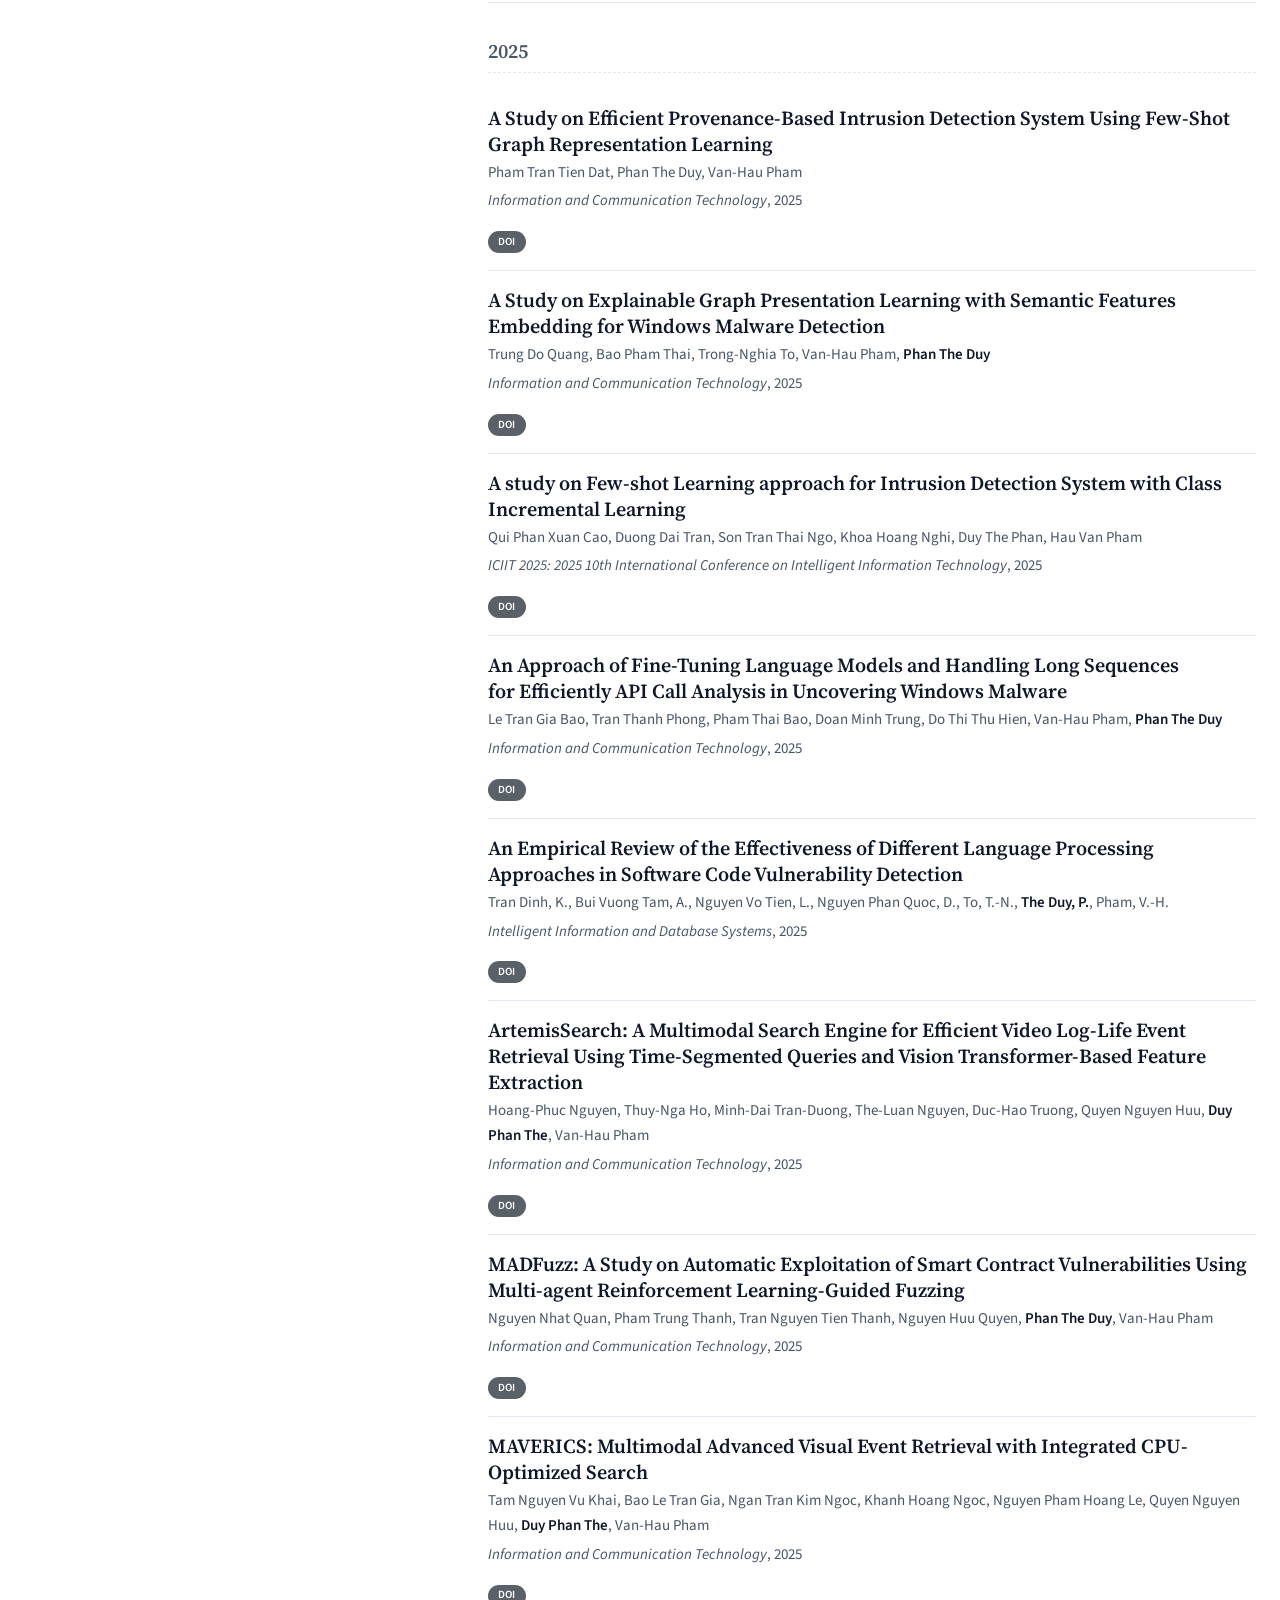
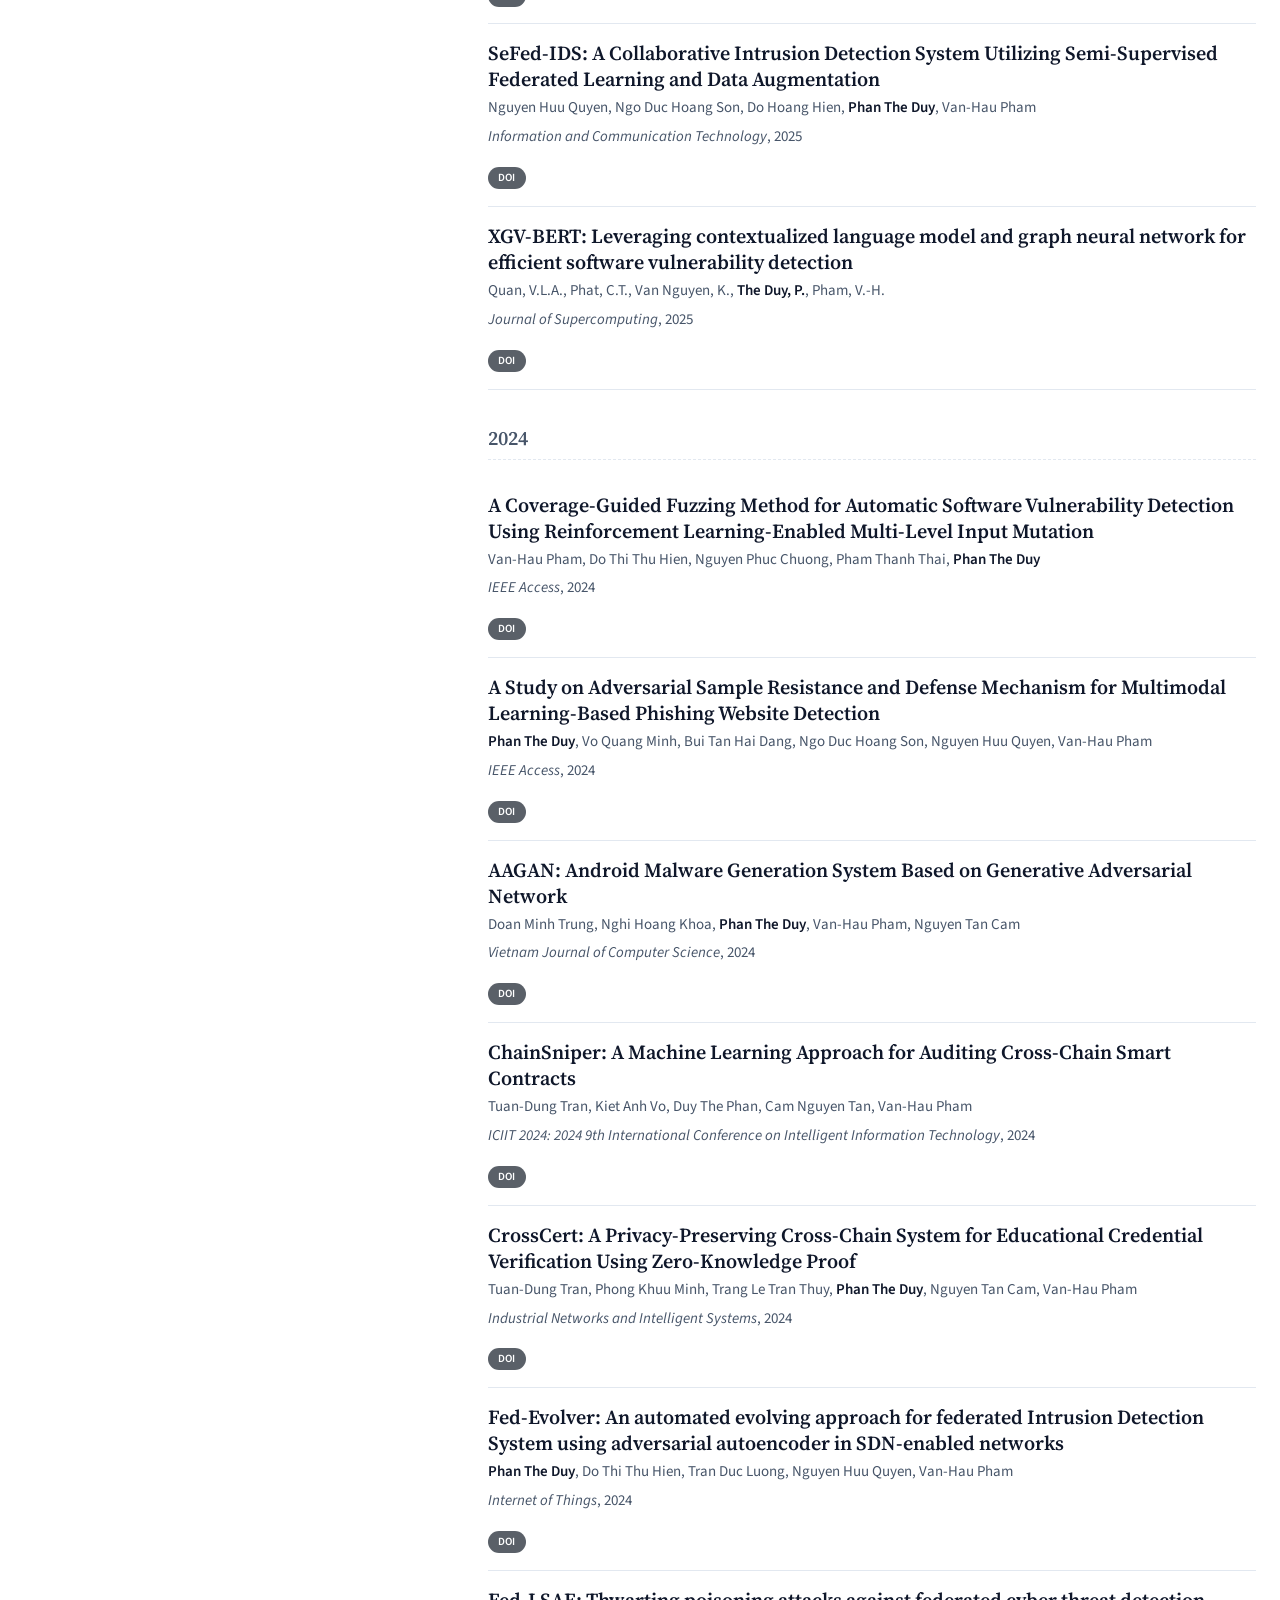
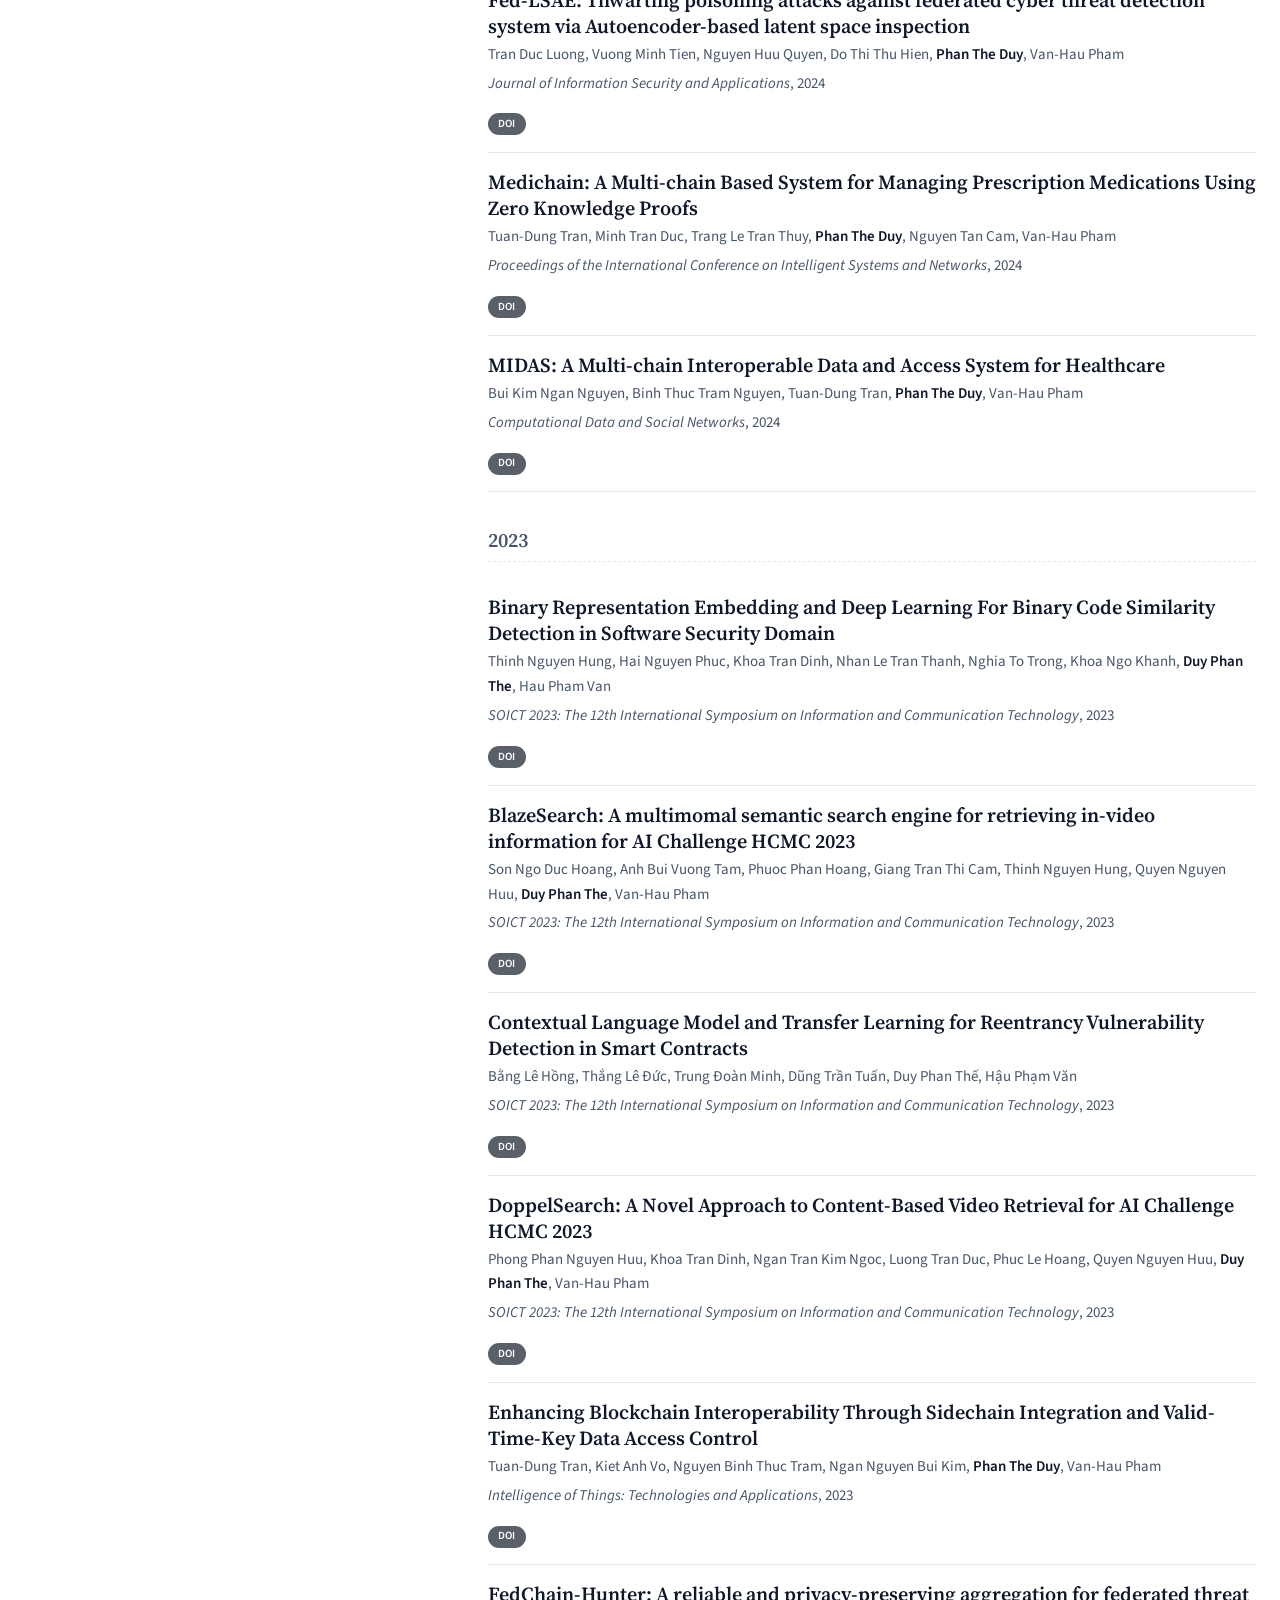
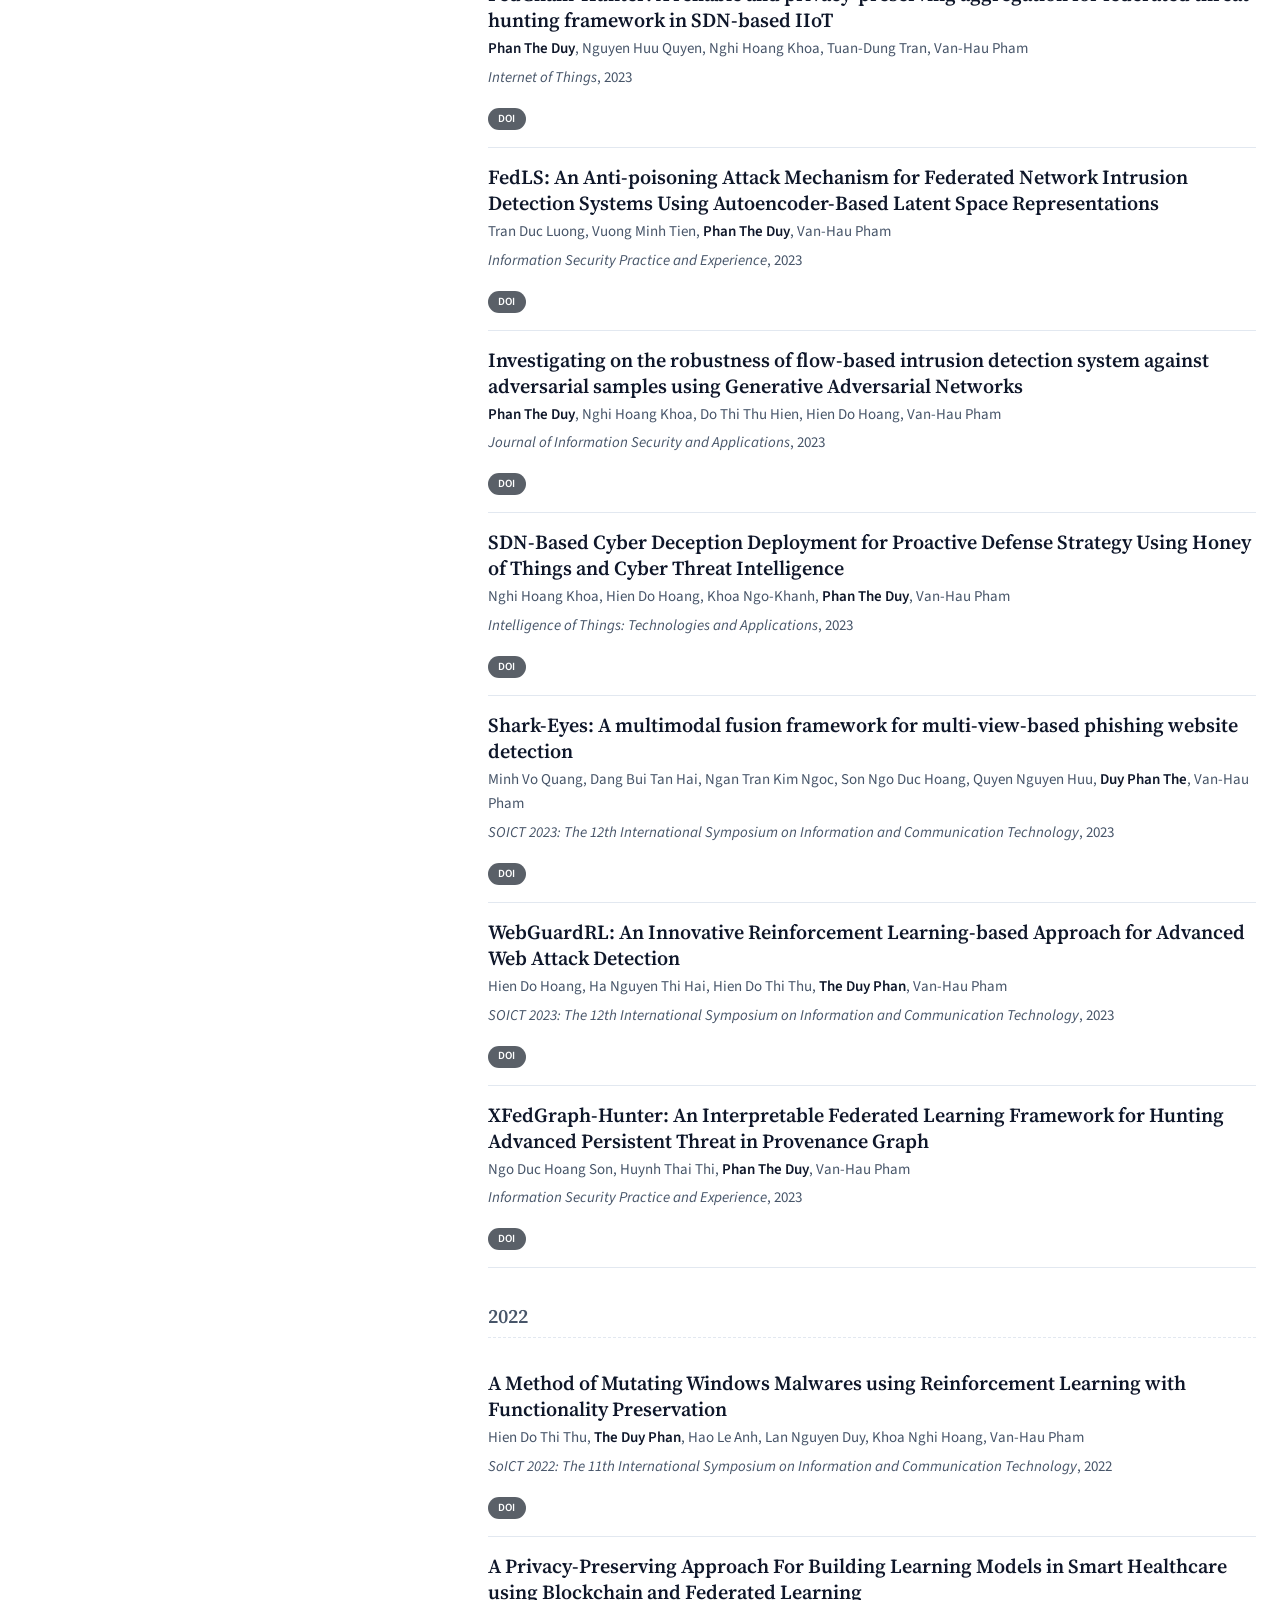
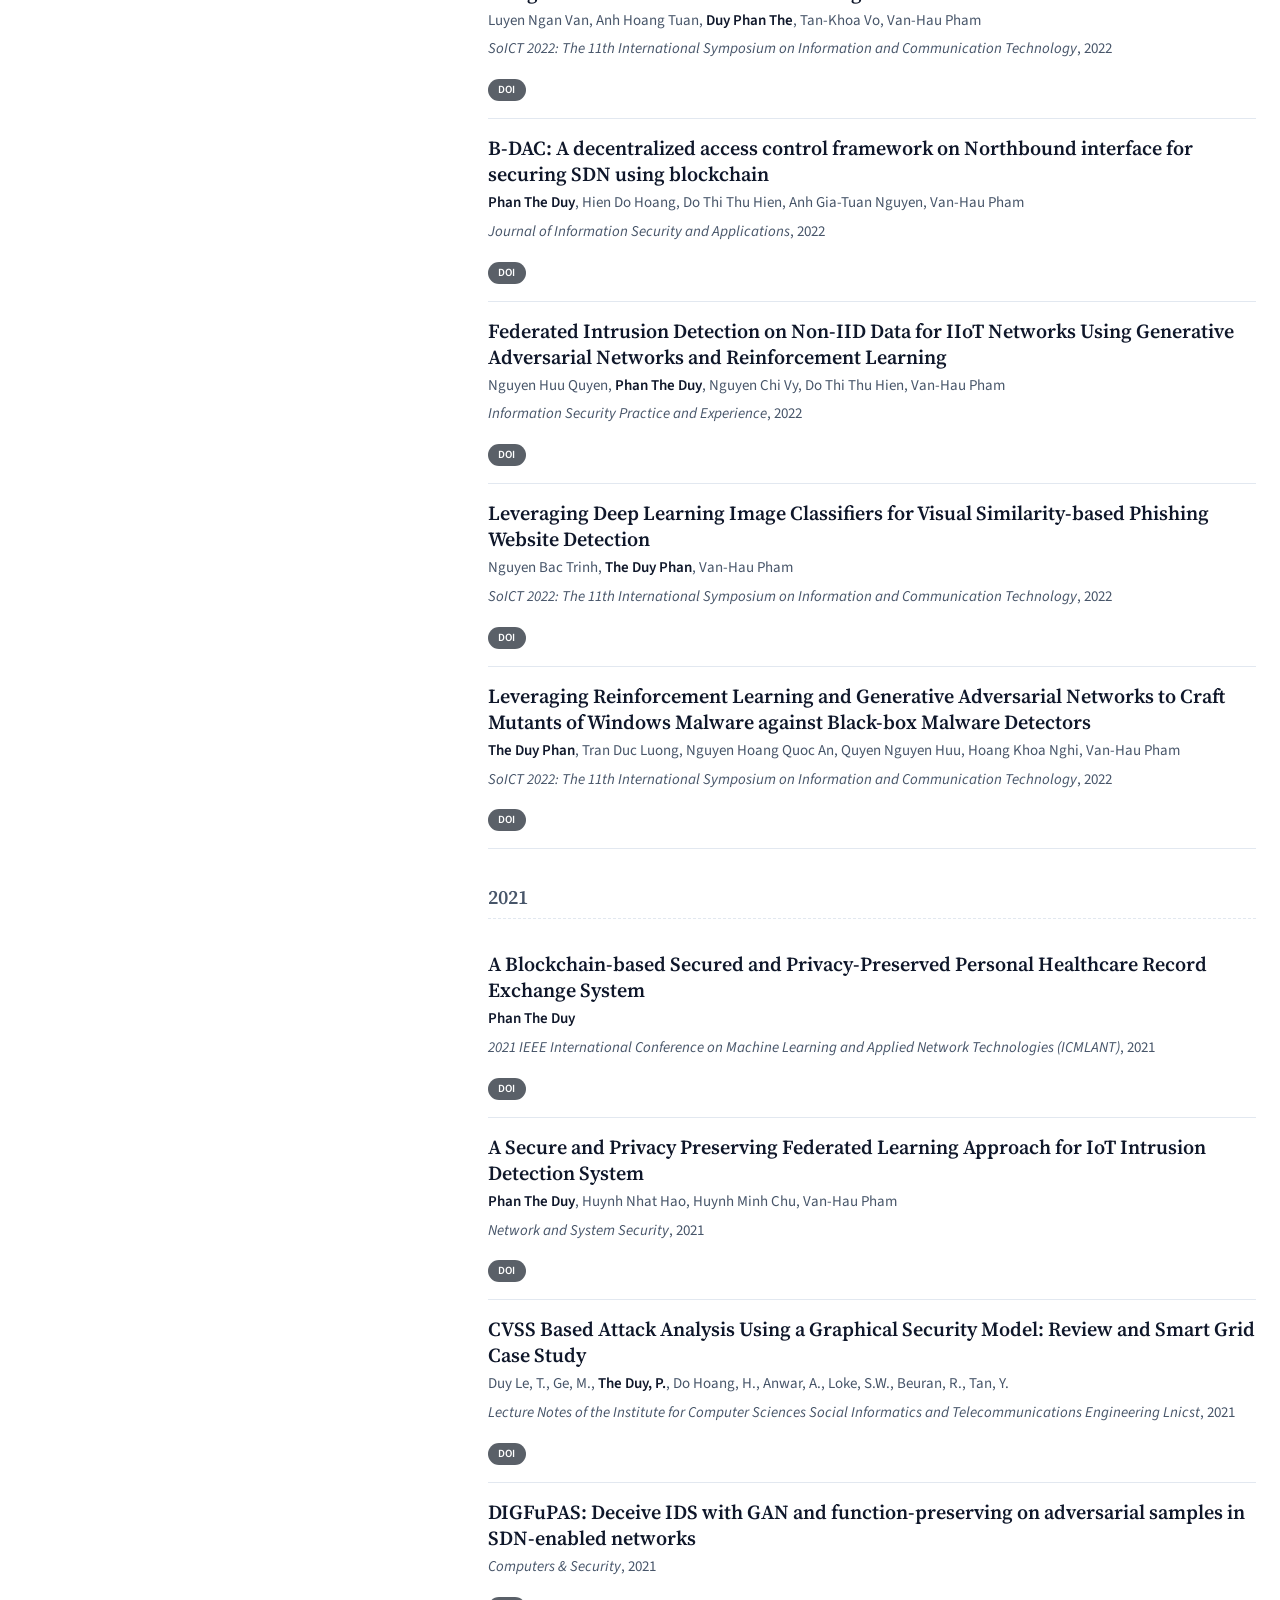
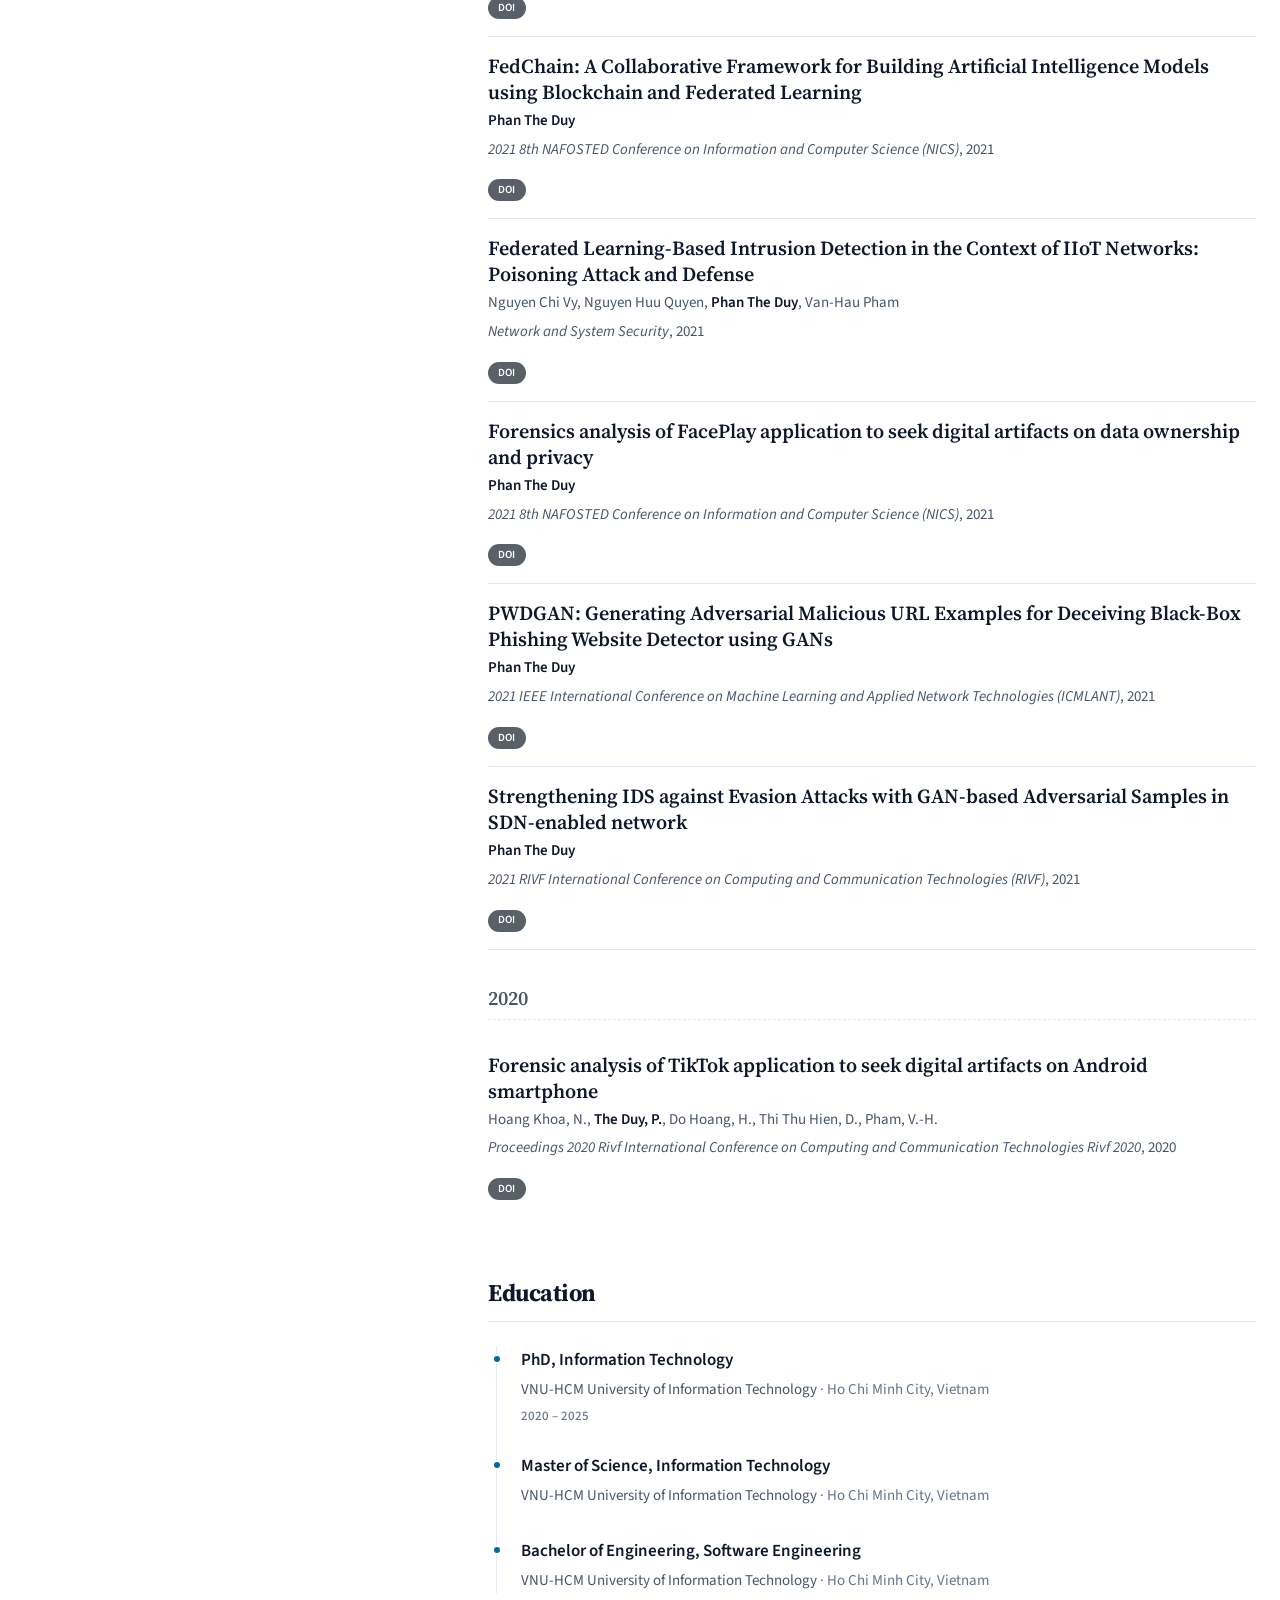
==== commit 5a3fe804: "chore: sync publications from ORCID [skip ci]" ====
--- a/index.html
+++ b/index.html
@@ -431,6 +431,17 @@
 
       <article class="pub" data-year="2026">
         <div class="pub-body">
+          <h4 class="pub-title"><a href="https://doi.org/10.1016/j.asoc.2026.116684" target="_blank" rel="noopener">PoCForge: A closed-loop multi-agent framework for autonomous exploit synthesis and verification</a></h4>
+          <p class="pub-authors">Nguyen Hoang Duy, Le Vu Ca, Hien Do Hoang, Van-Hau Pham, <strong>Phan The Duy</strong></p>
+          <p class="pub-venue"><em>Applied Soft Computing</em>, 2026</p>
+          <ul class="badge-row" aria-label="Paper links">
+            <li><a class="badge badge-pdf" href="https://doi.org/10.1016/j.asoc.2026.116684" target="_blank" rel="noopener">DOI</a></li>
+          </ul>
+        </div>
+      </article>
+
+      <article class="pub" data-year="2026">
+        <div class="pub-body">
           <h4 class="pub-title"><a href="https://doi.org/10.1016/j.compeleceng.2026.111349" target="_blank" rel="noopener">Poisoning the Swarm: Evaluating data-level vulnerabilities in decentralized Internet of Medical Things-enabled healthcare networks</a></h4>
           <p class="pub-authors">Ngo Duc Hoang Son, Vuong Dinh Thanh Ngan, Le Minh Nha, Tran Duc Luong, Van-Hau Pham, <strong>Phan The Duy</strong></p>
           <p class="pub-venue"><em>Computers and Electrical Engineering</em>, 2026</p>
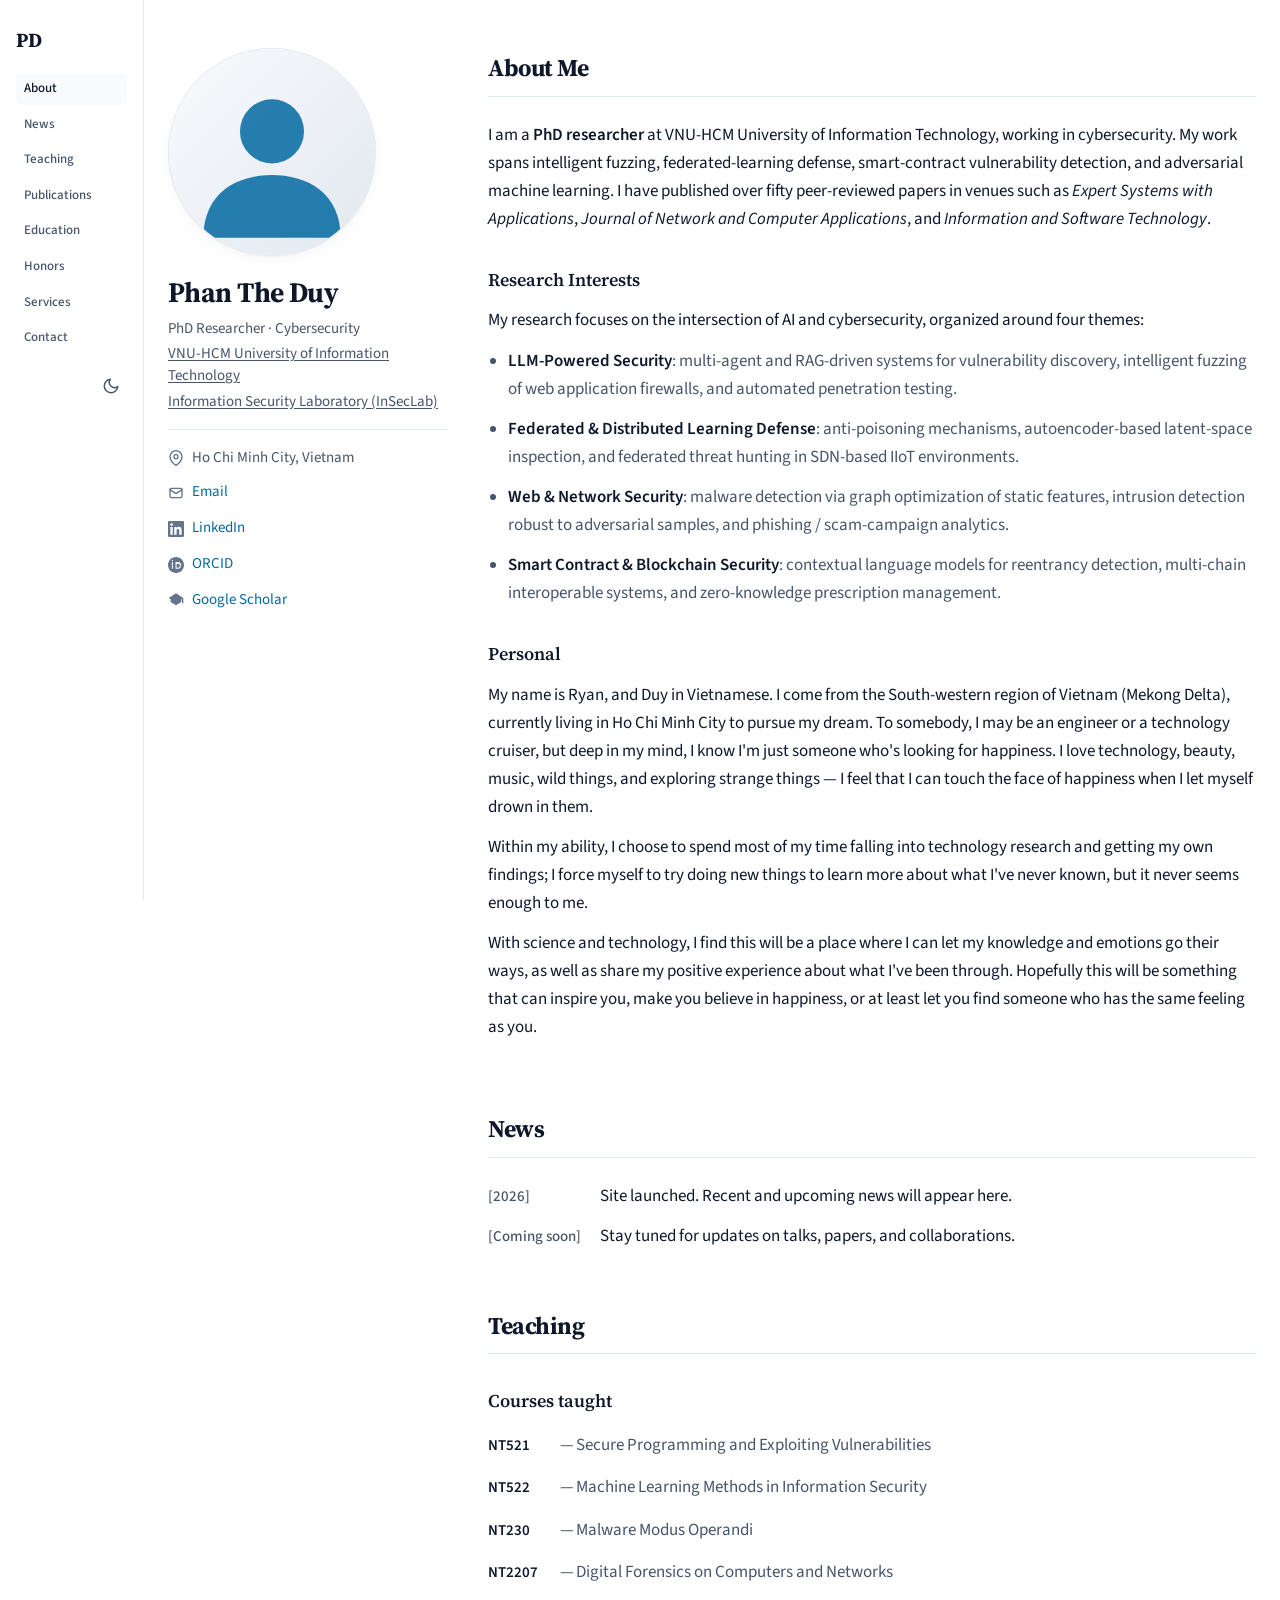
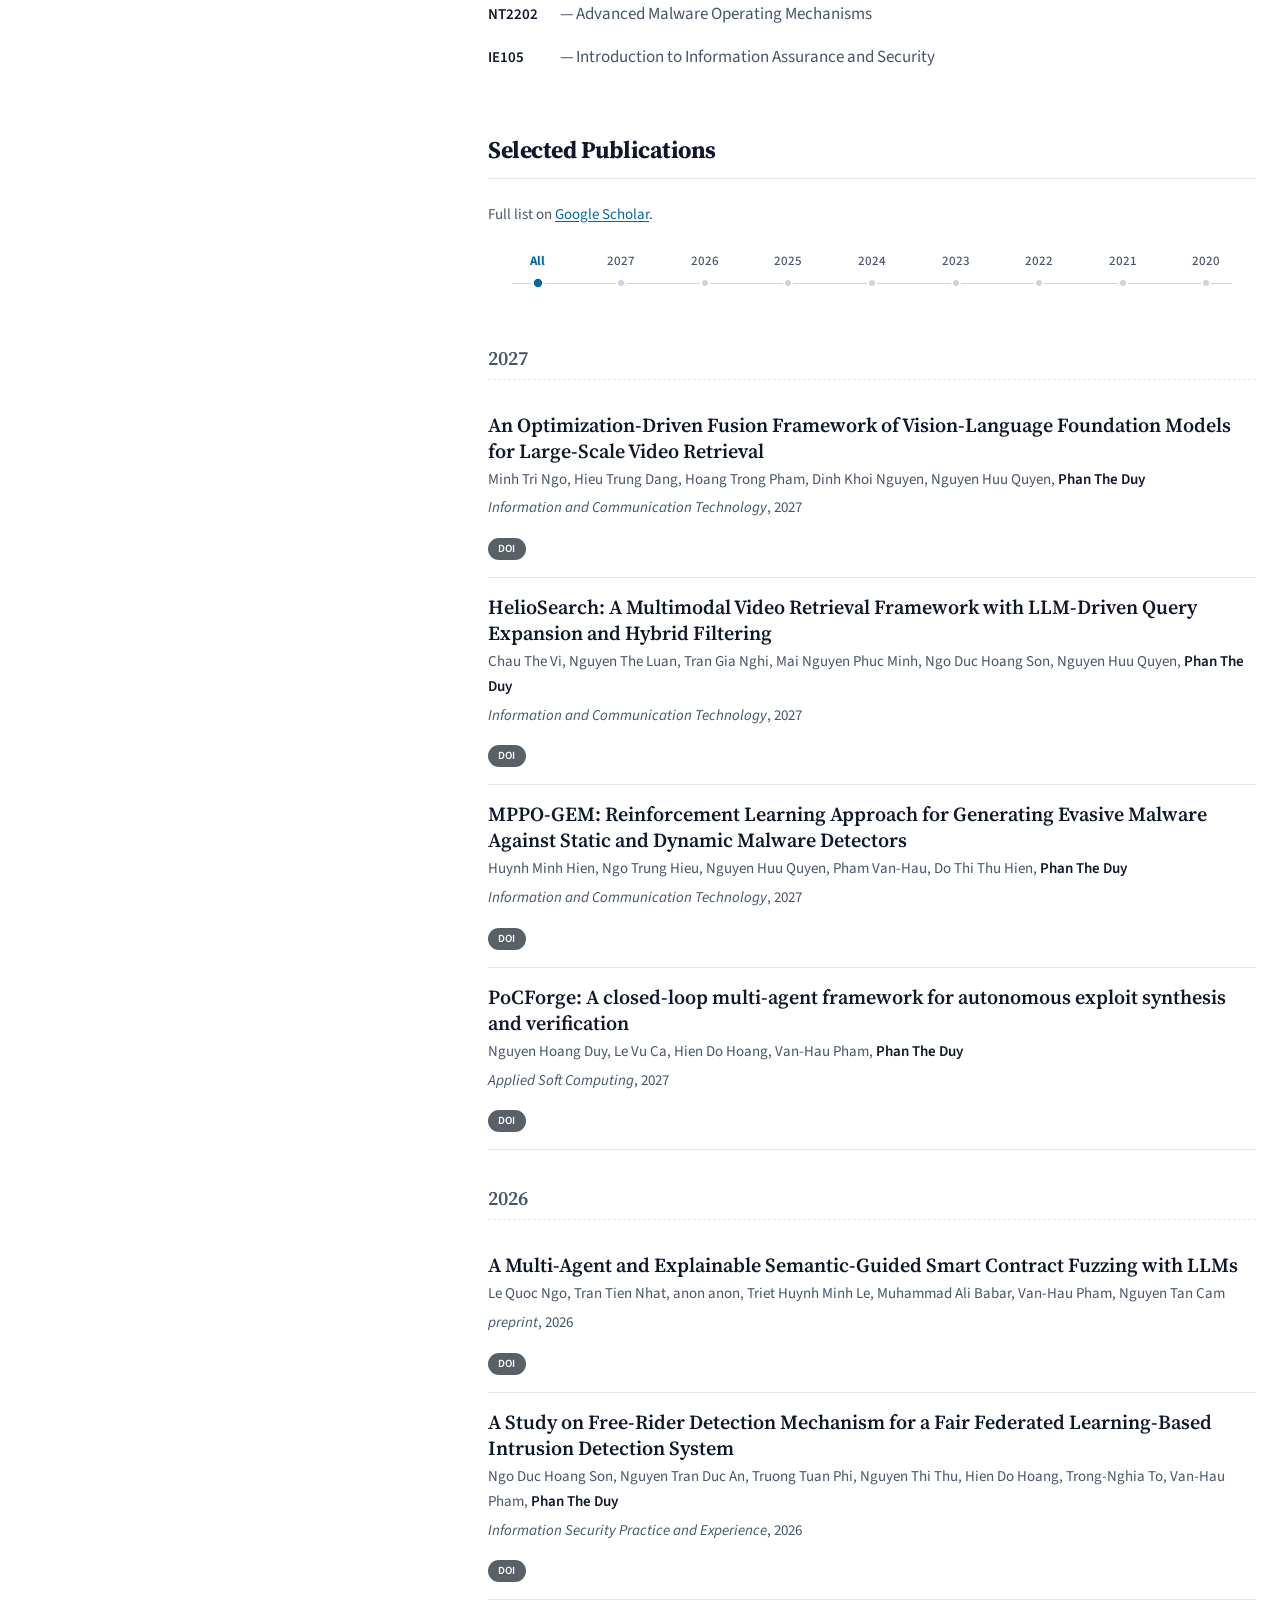
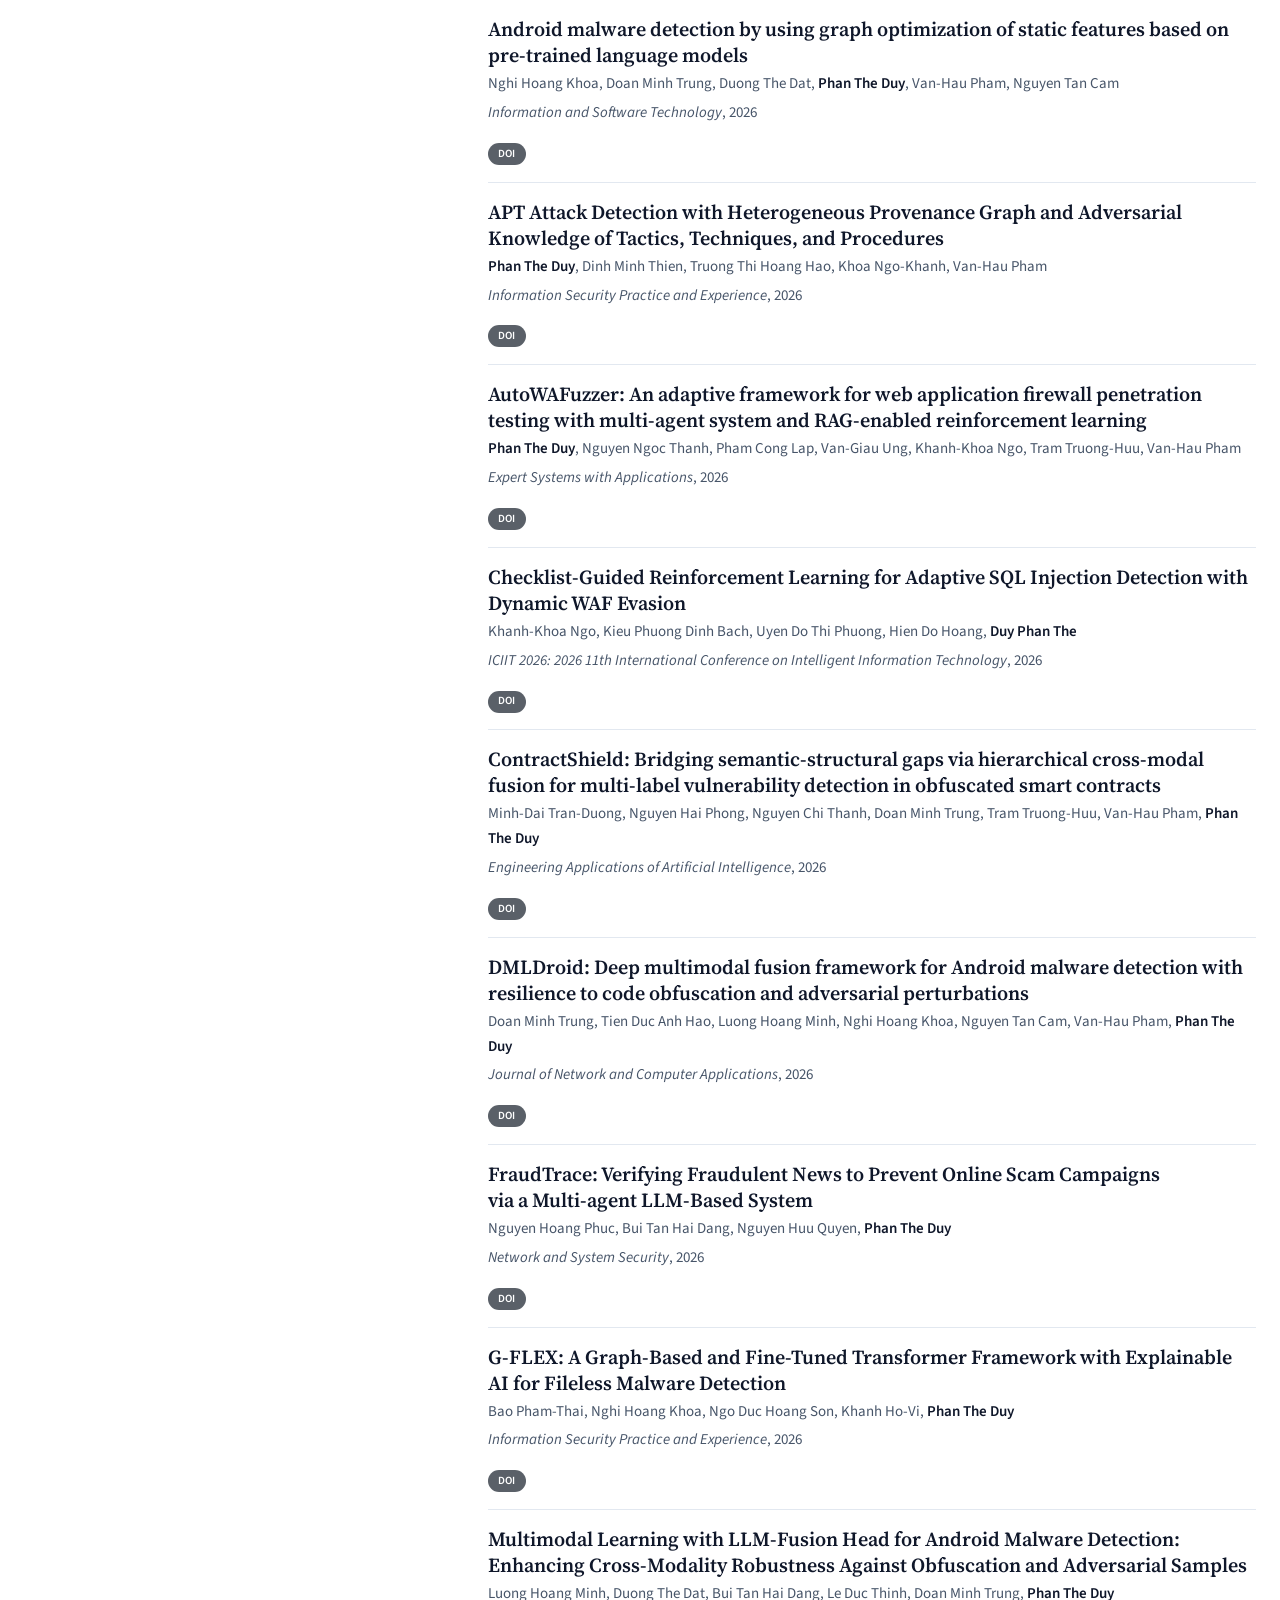
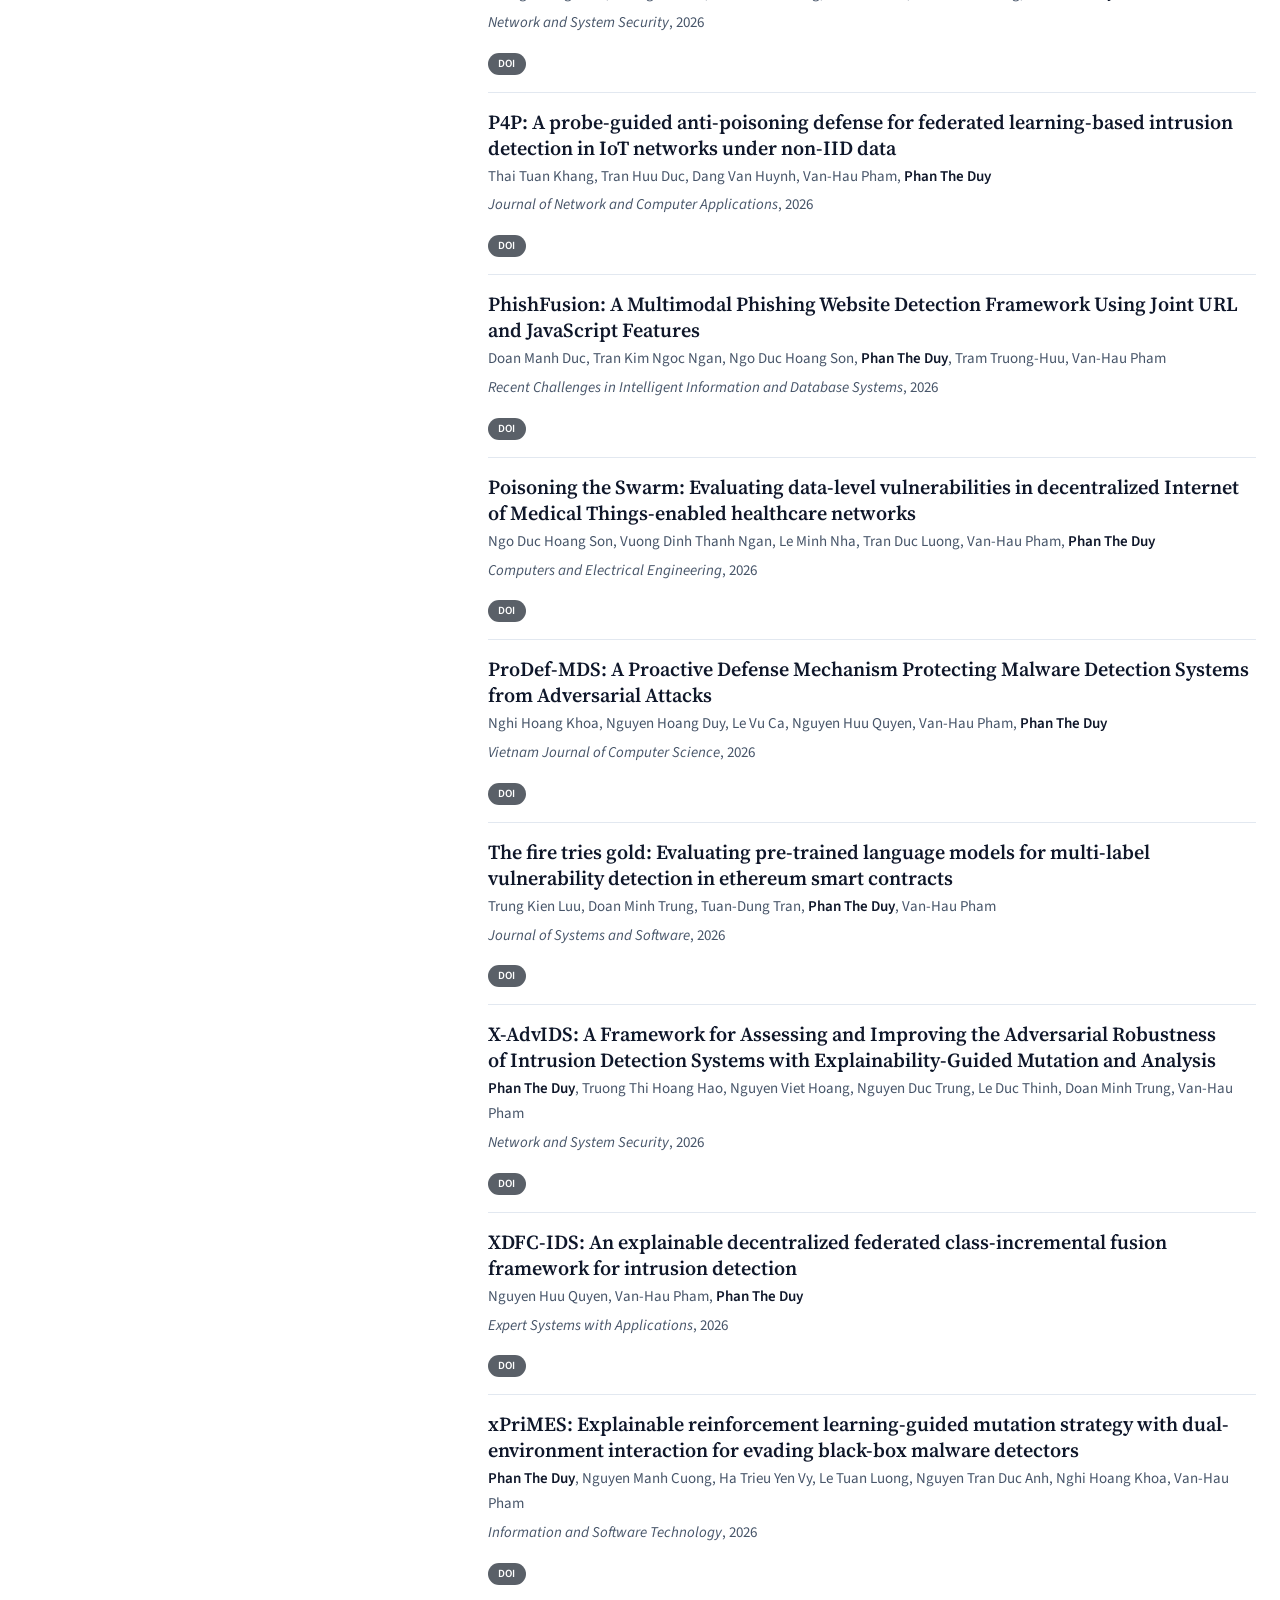
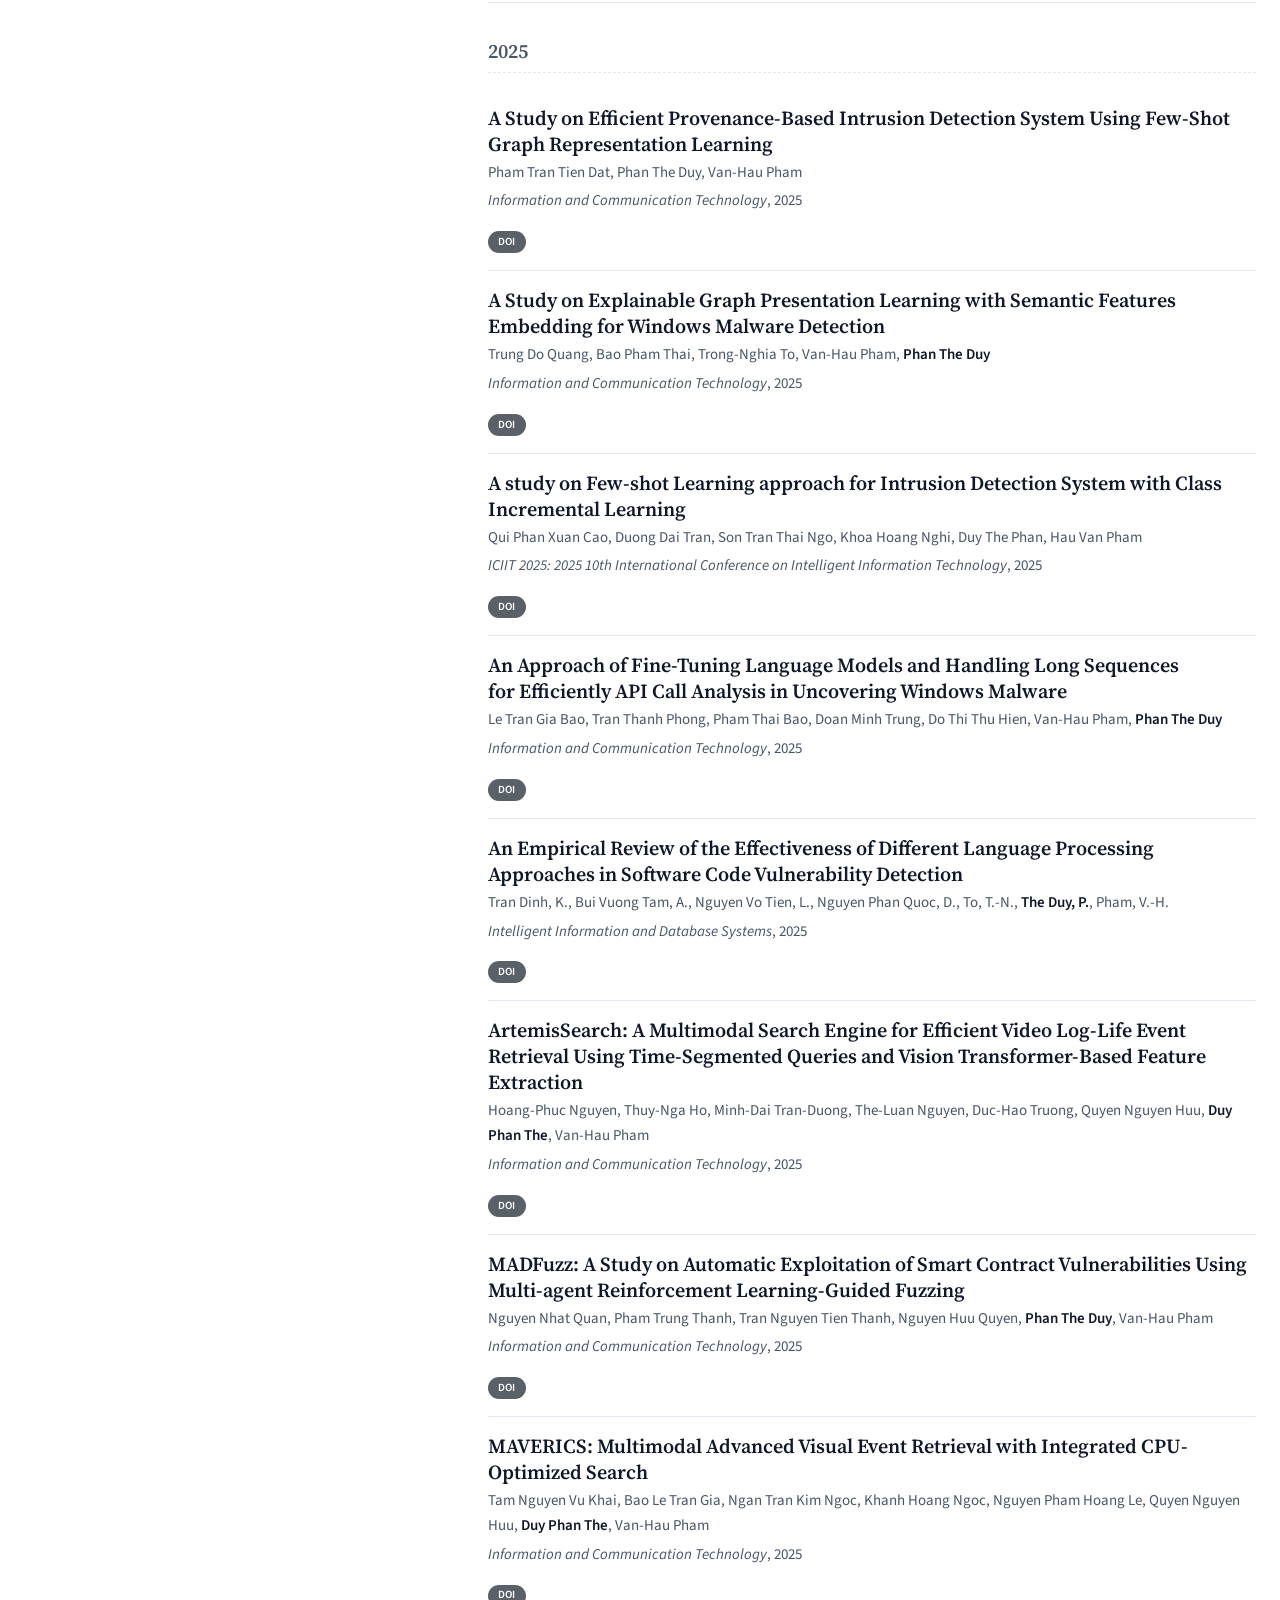
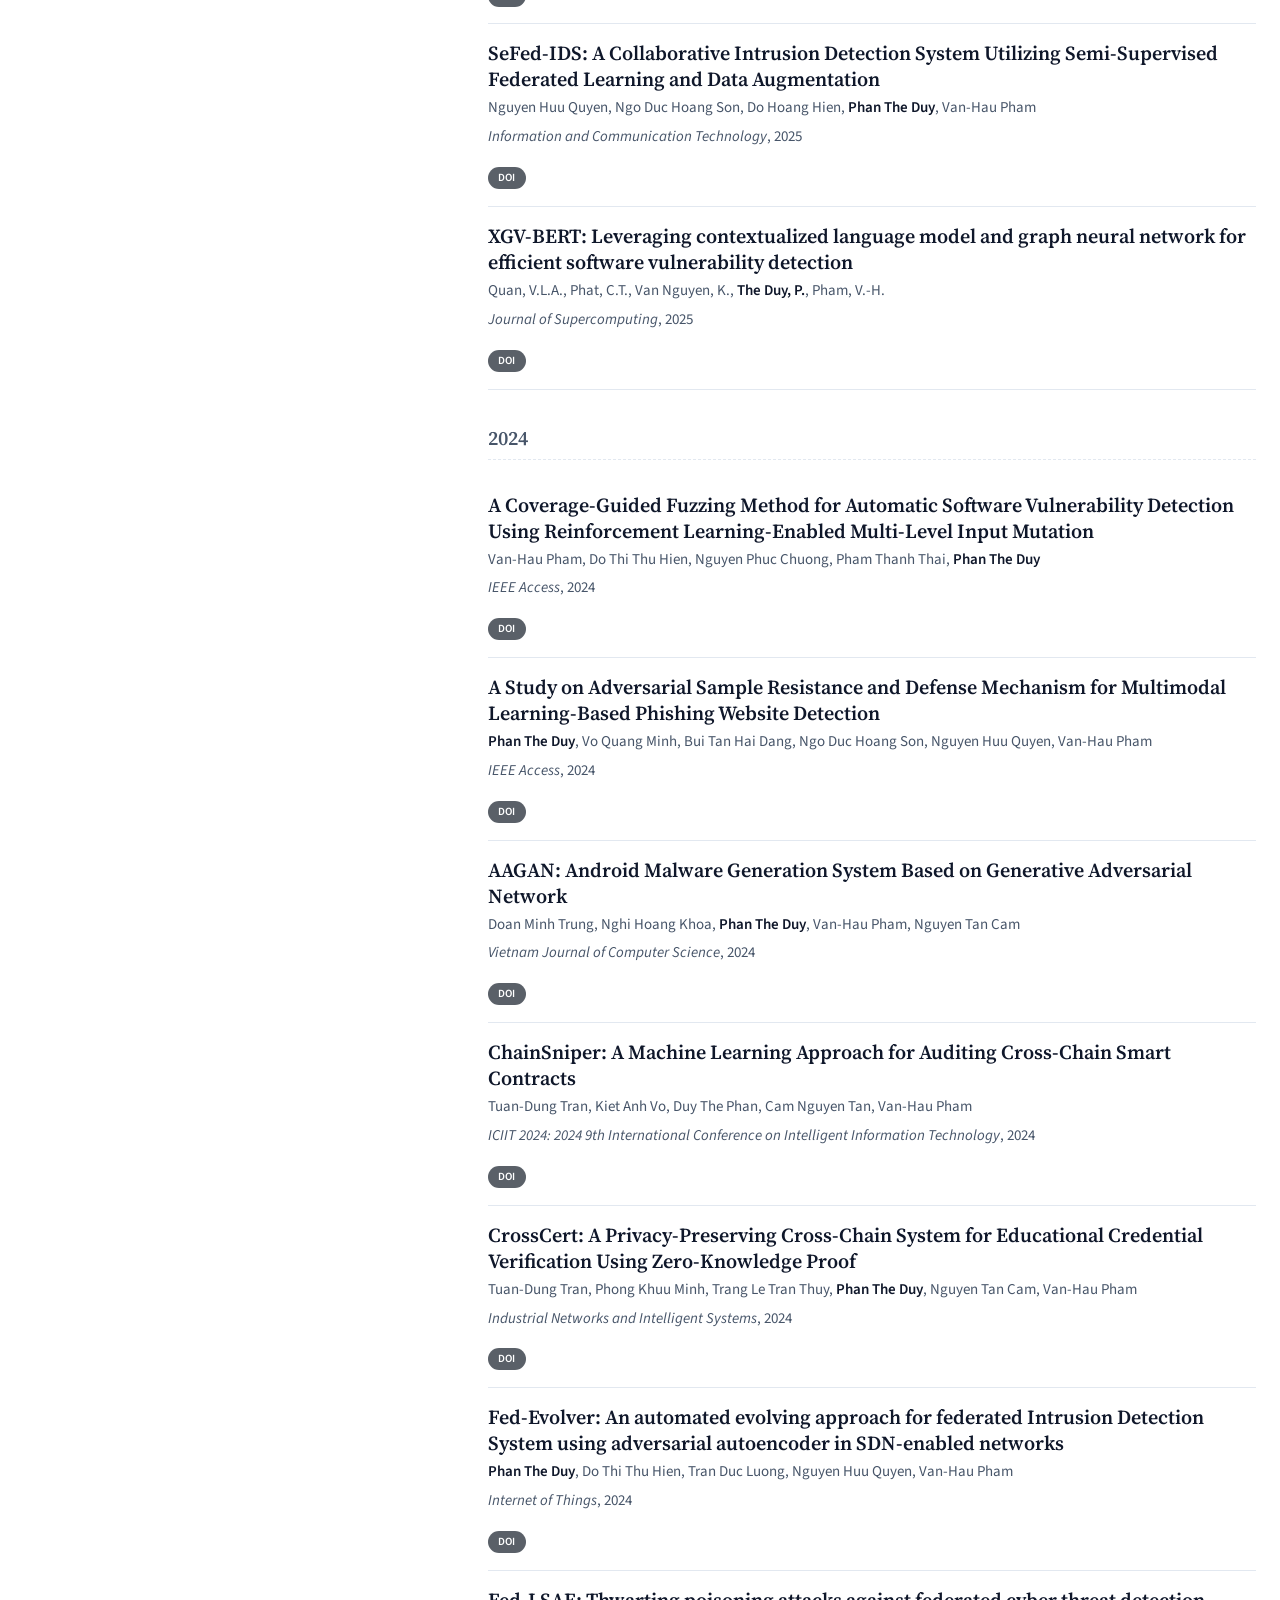
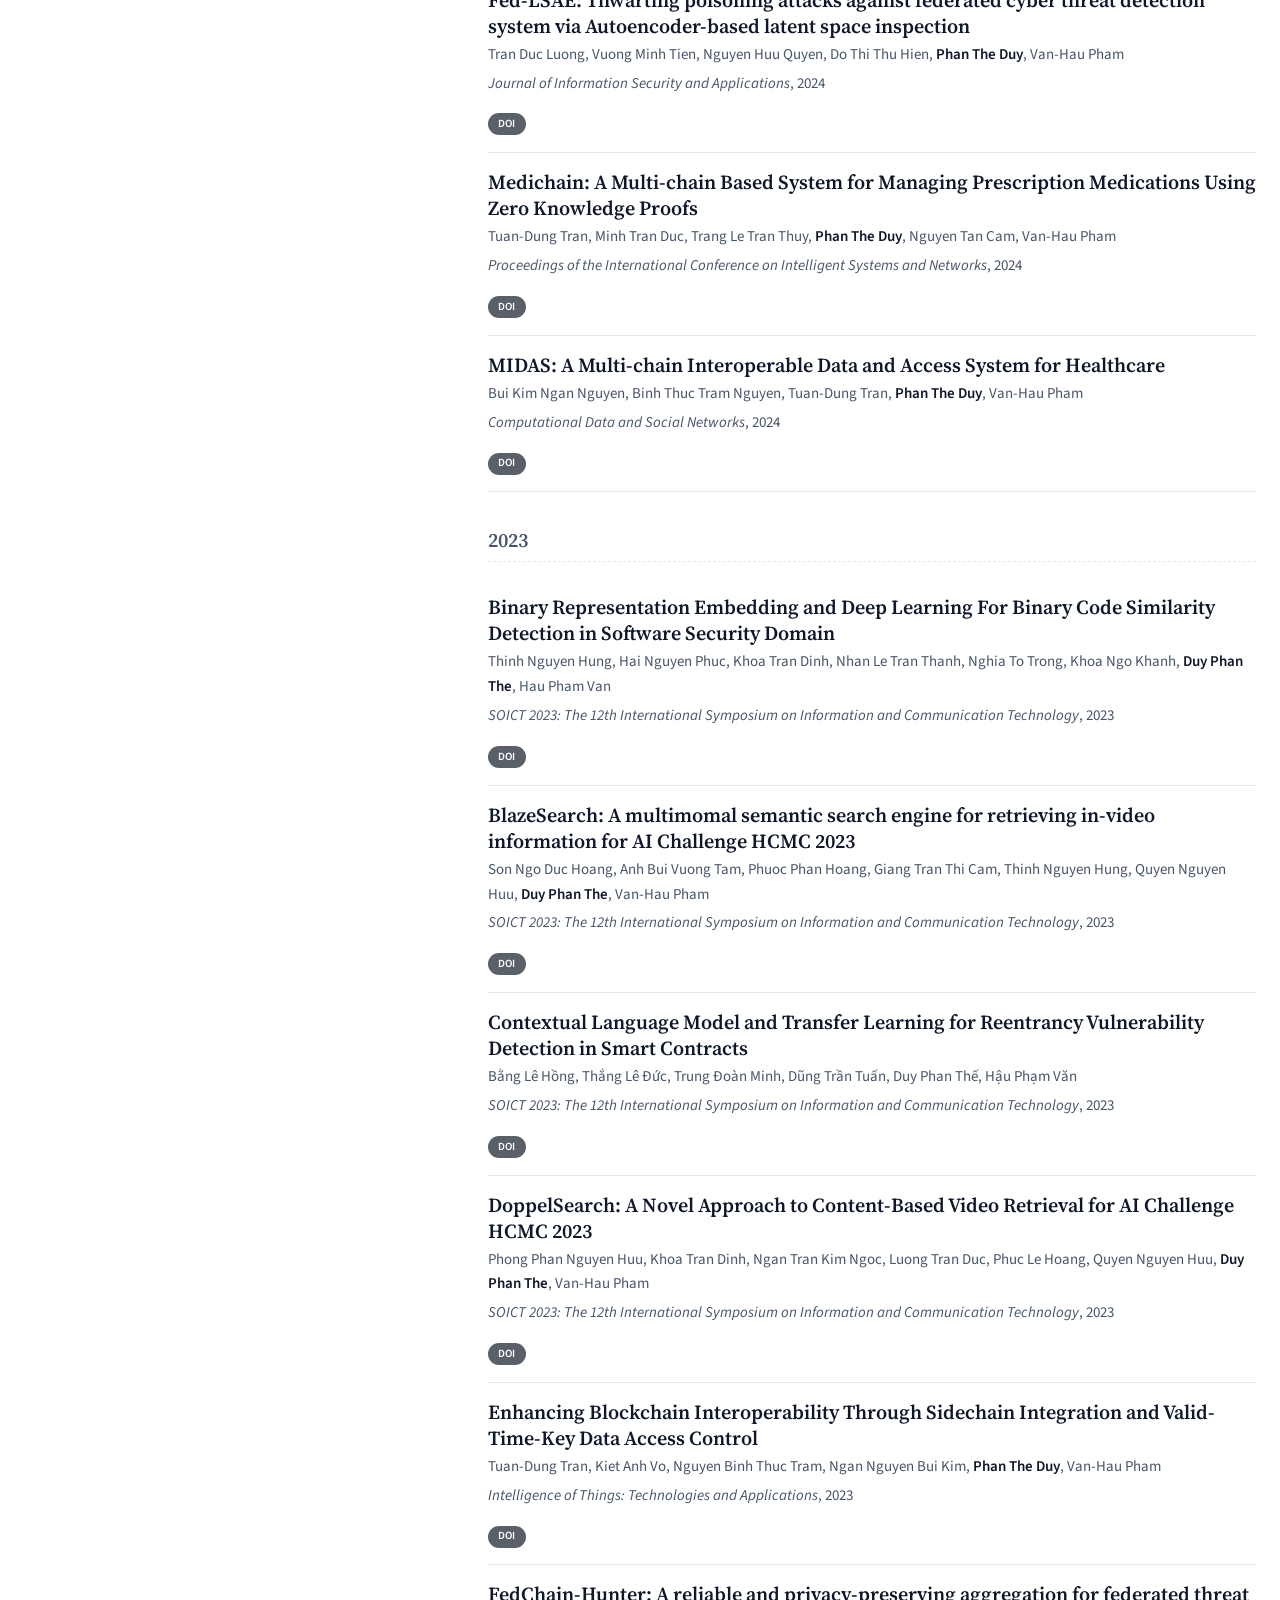
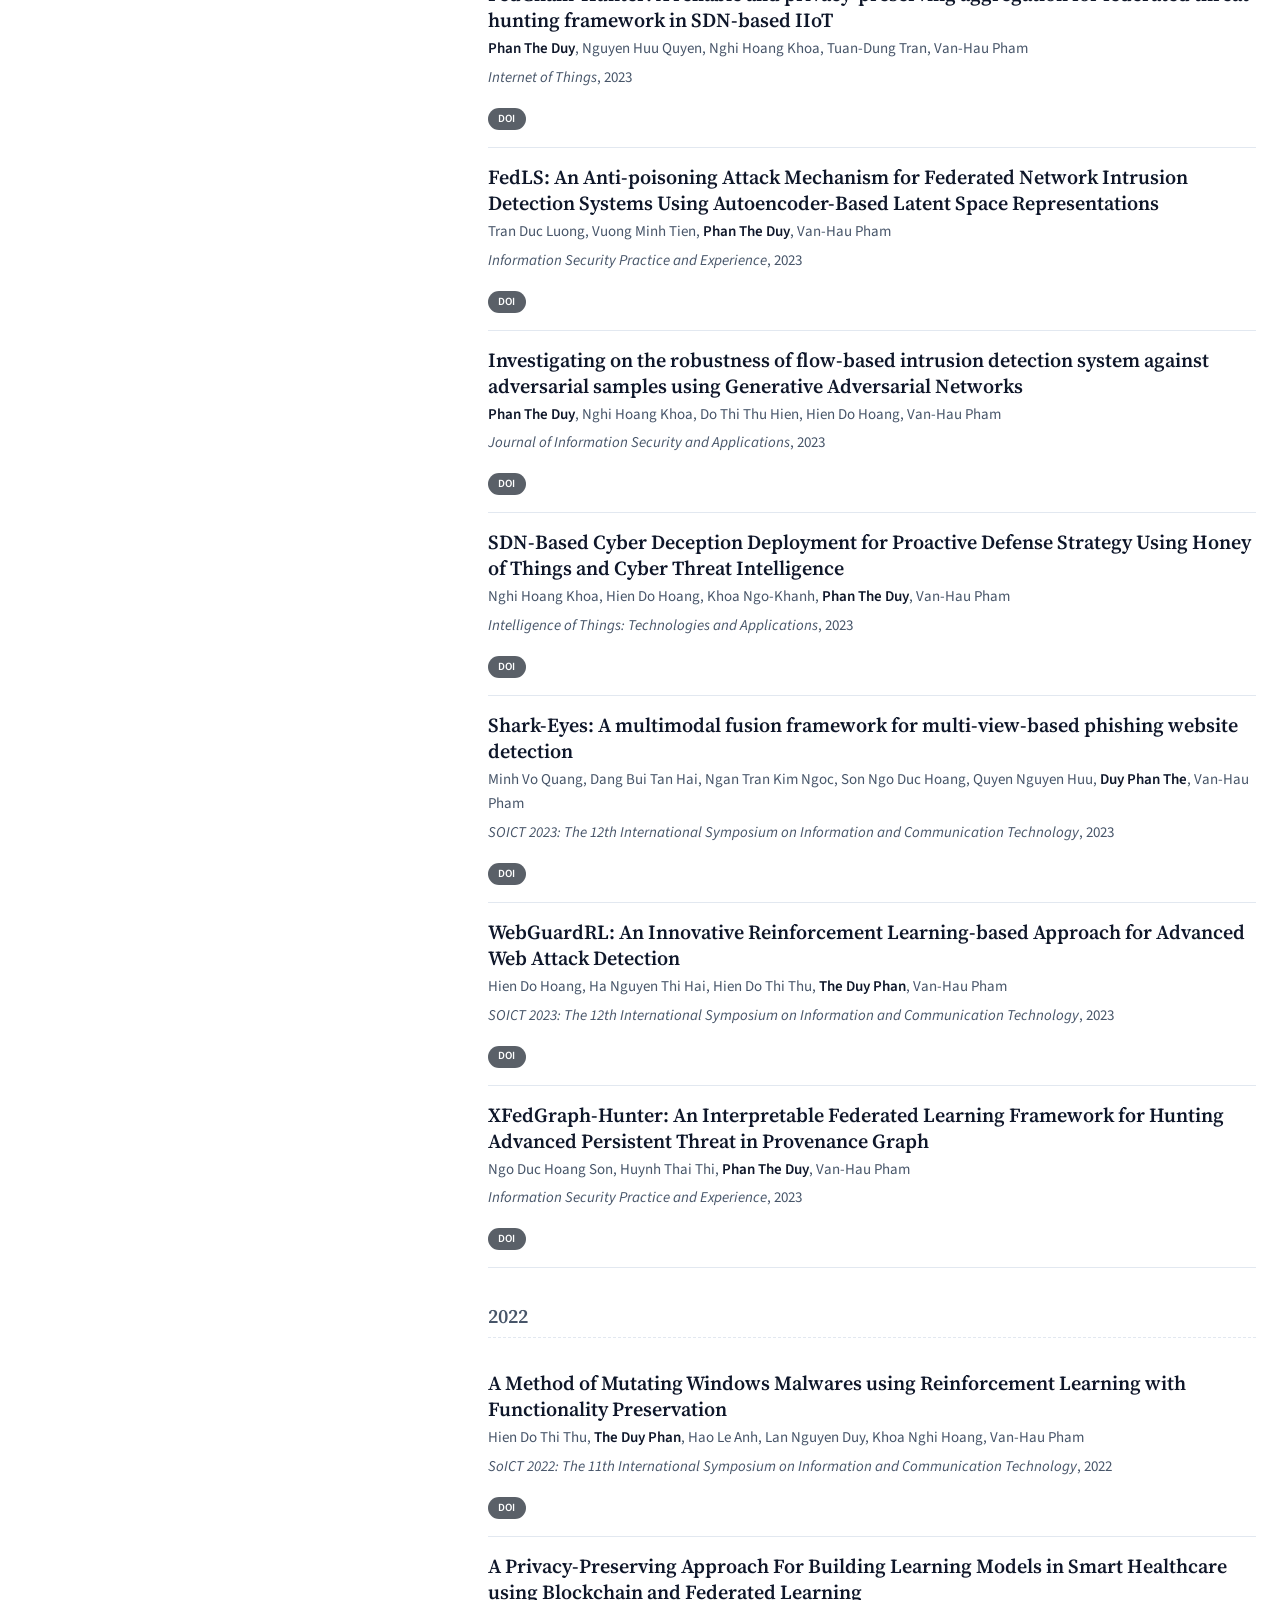
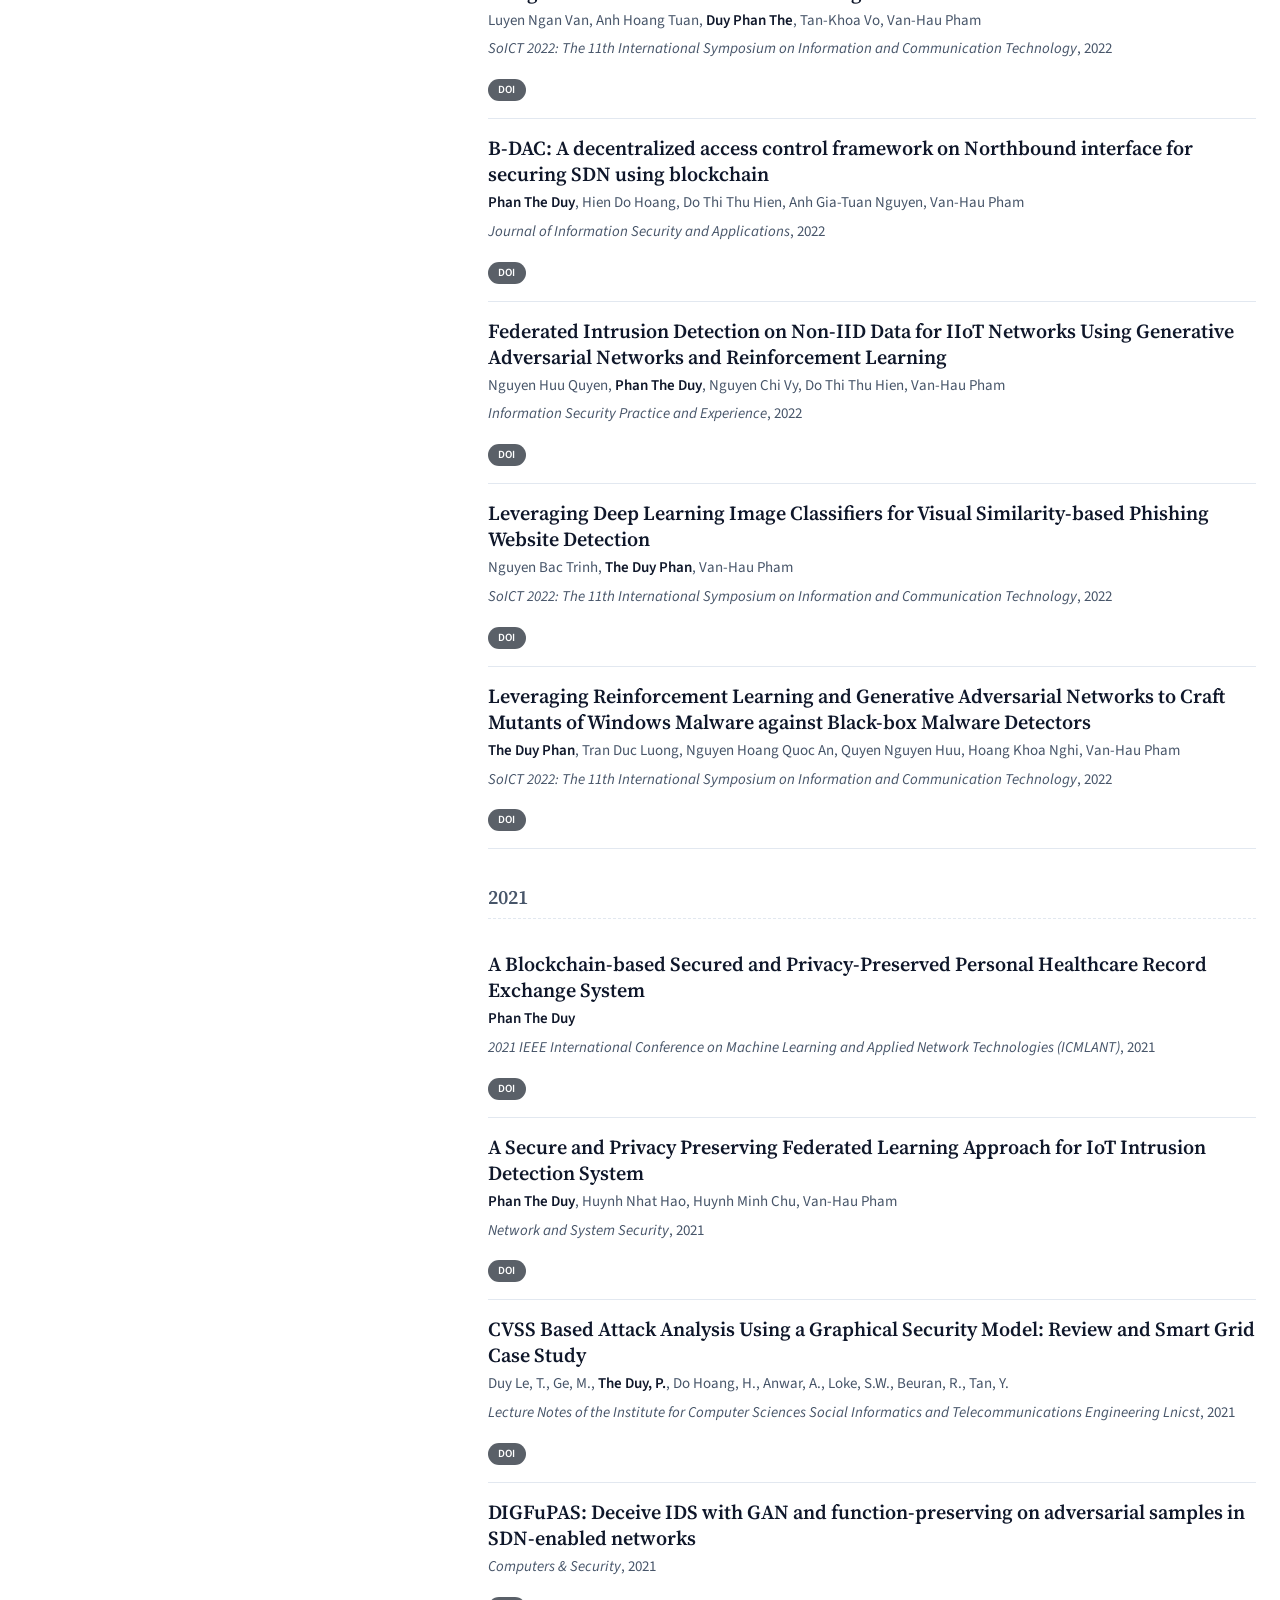
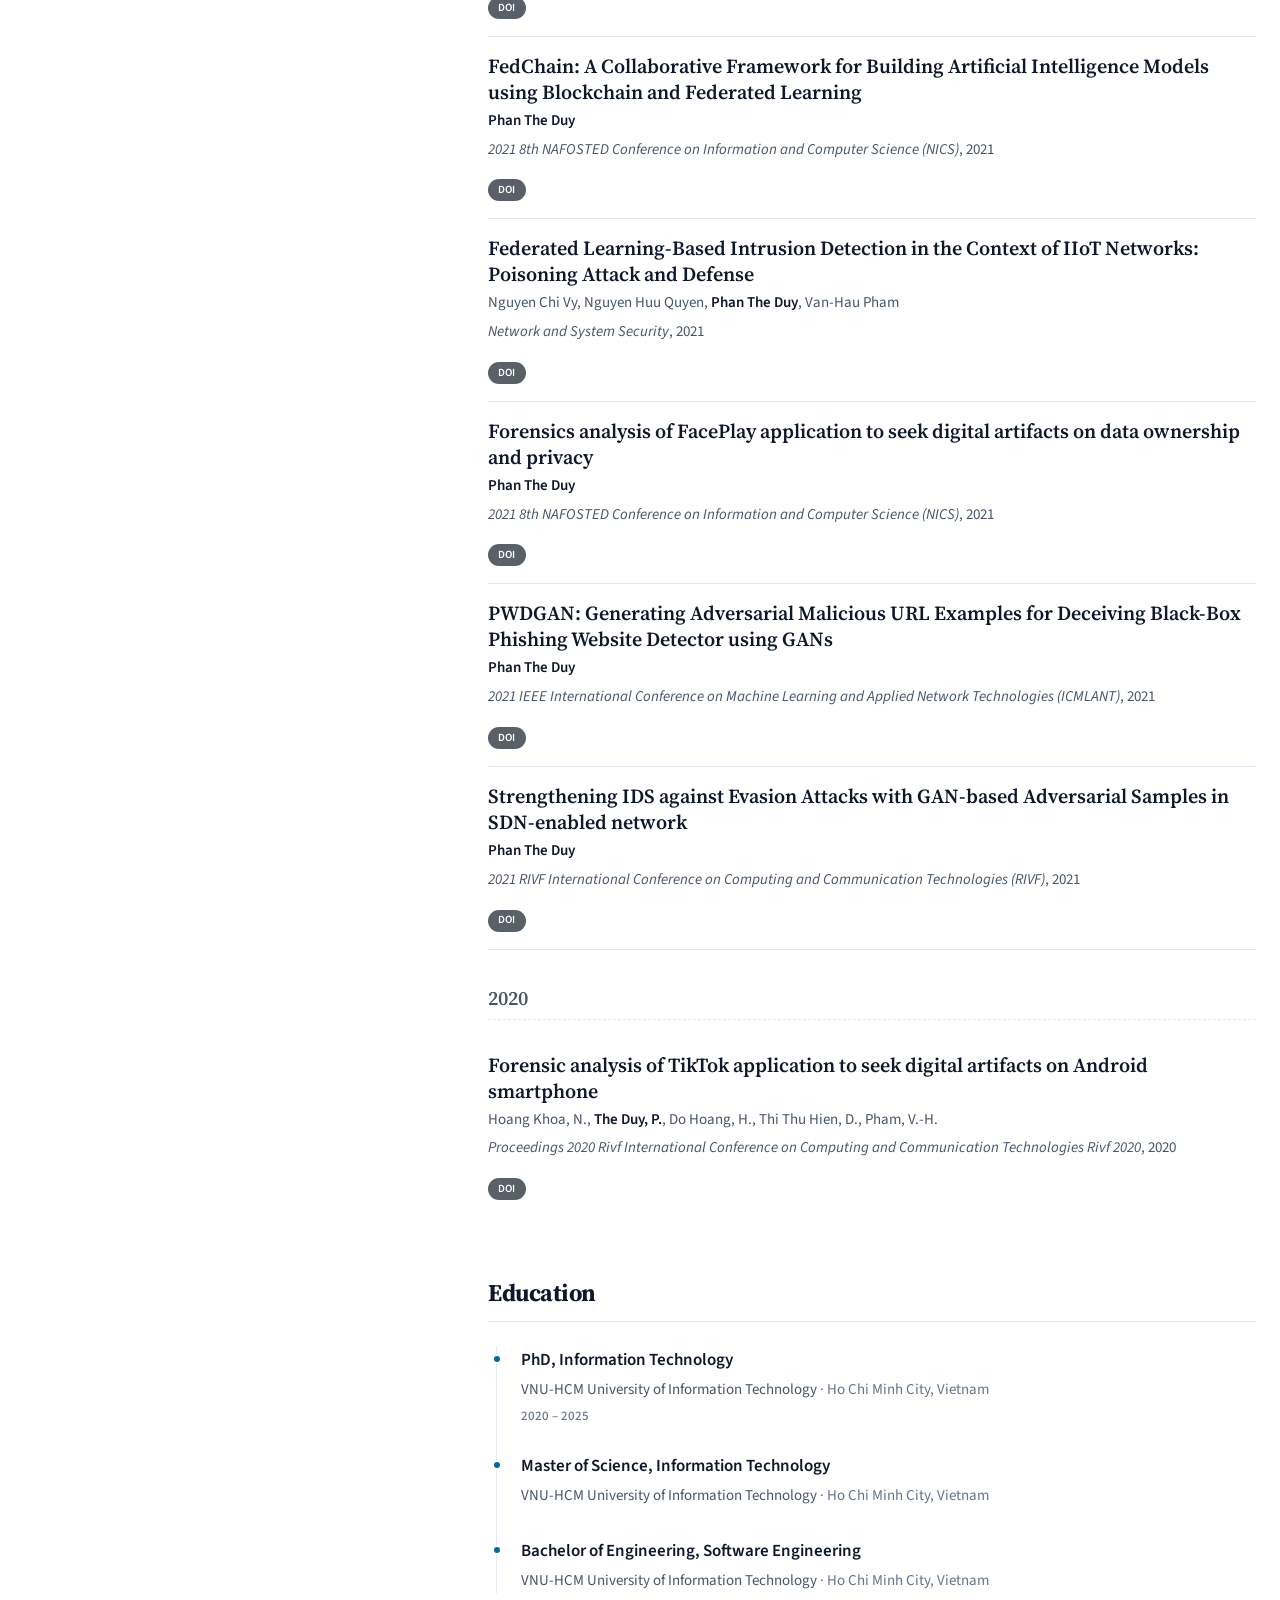
==== commit 7f01993e: "chore: sync publications from ORCID [skip ci]" ====
--- a/index.html
+++ b/index.html
@@ -284,6 +284,17 @@
         </div>
       </article>
 
+      <article class="pub" data-year="2027">
+        <div class="pub-body">
+          <h4 class="pub-title"><a href="https://doi.org/10.1016/j.asoc.2026.116684" target="_blank" rel="noopener">PoCForge: A closed-loop multi-agent framework for autonomous exploit synthesis and verification</a></h4>
+          <p class="pub-authors">Nguyen Hoang Duy, Le Vu Ca, Hien Do Hoang, Van-Hau Pham, <strong>Phan The Duy</strong></p>
+          <p class="pub-venue"><em>Applied Soft Computing</em>, 2027</p>
+          <ul class="badge-row" aria-label="Paper links">
+            <li><a class="badge badge-pdf" href="https://doi.org/10.1016/j.asoc.2026.116684" target="_blank" rel="noopener">DOI</a></li>
+          </ul>
+        </div>
+      </article>
+
       <h3 class="pub-year" data-year="2026">2026</h3>
 
       <article class="pub" data-year="2026">
@@ -425,17 +436,6 @@
           <p class="pub-venue"><em>Recent Challenges in Intelligent Information and Database Systems</em>, 2026</p>
           <ul class="badge-row" aria-label="Paper links">
             <li><a class="badge badge-pdf" href="https://doi.org/10.1007/978-981-92-0263-8_39" target="_blank" rel="noopener">DOI</a></li>
-          </ul>
-        </div>
-      </article>
-
-      <article class="pub" data-year="2026">
-        <div class="pub-body">
-          <h4 class="pub-title"><a href="https://doi.org/10.1016/j.asoc.2026.116684" target="_blank" rel="noopener">PoCForge: A closed-loop multi-agent framework for autonomous exploit synthesis and verification</a></h4>
-          <p class="pub-authors">Nguyen Hoang Duy, Le Vu Ca, Hien Do Hoang, Van-Hau Pham, <strong>Phan The Duy</strong></p>
-          <p class="pub-venue"><em>Applied Soft Computing</em>, 2026</p>
-          <ul class="badge-row" aria-label="Paper links">
-            <li><a class="badge badge-pdf" href="https://doi.org/10.1016/j.asoc.2026.116684" target="_blank" rel="noopener">DOI</a></li>
           </ul>
         </div>
       </article>
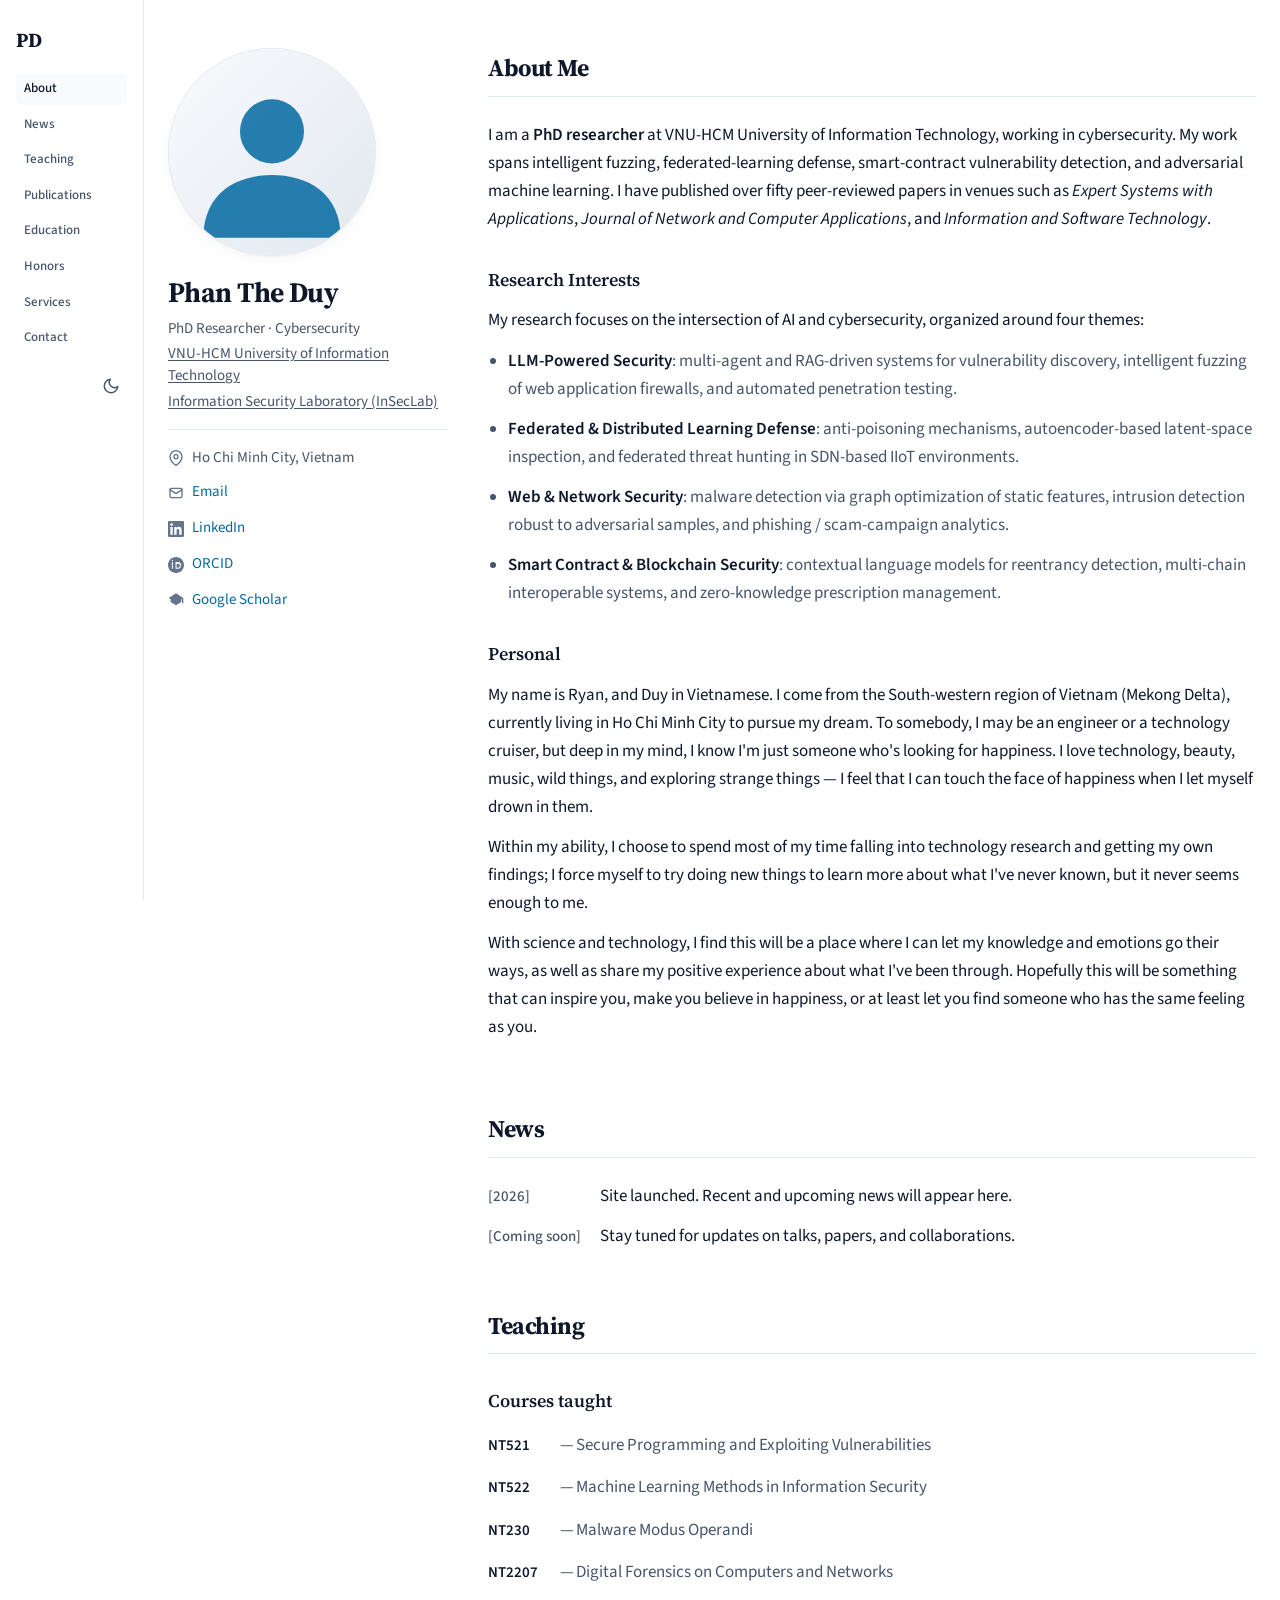
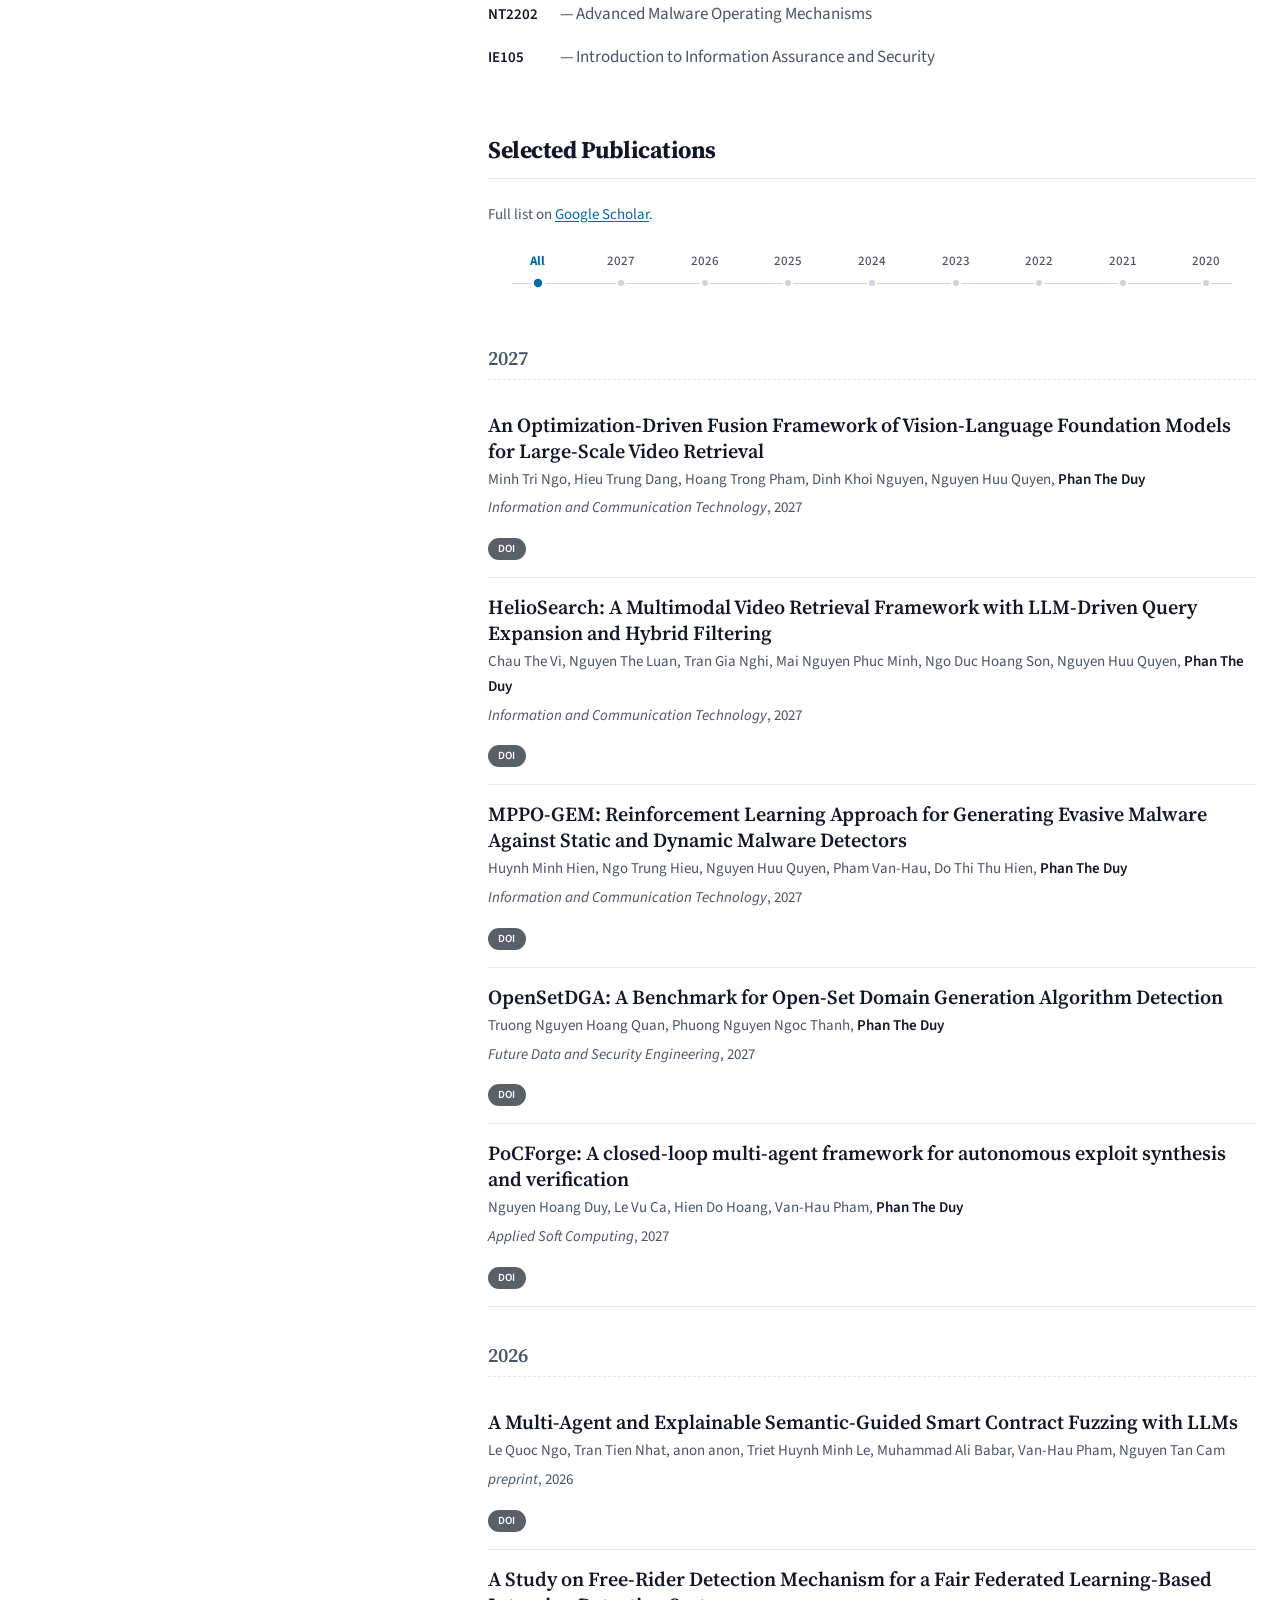
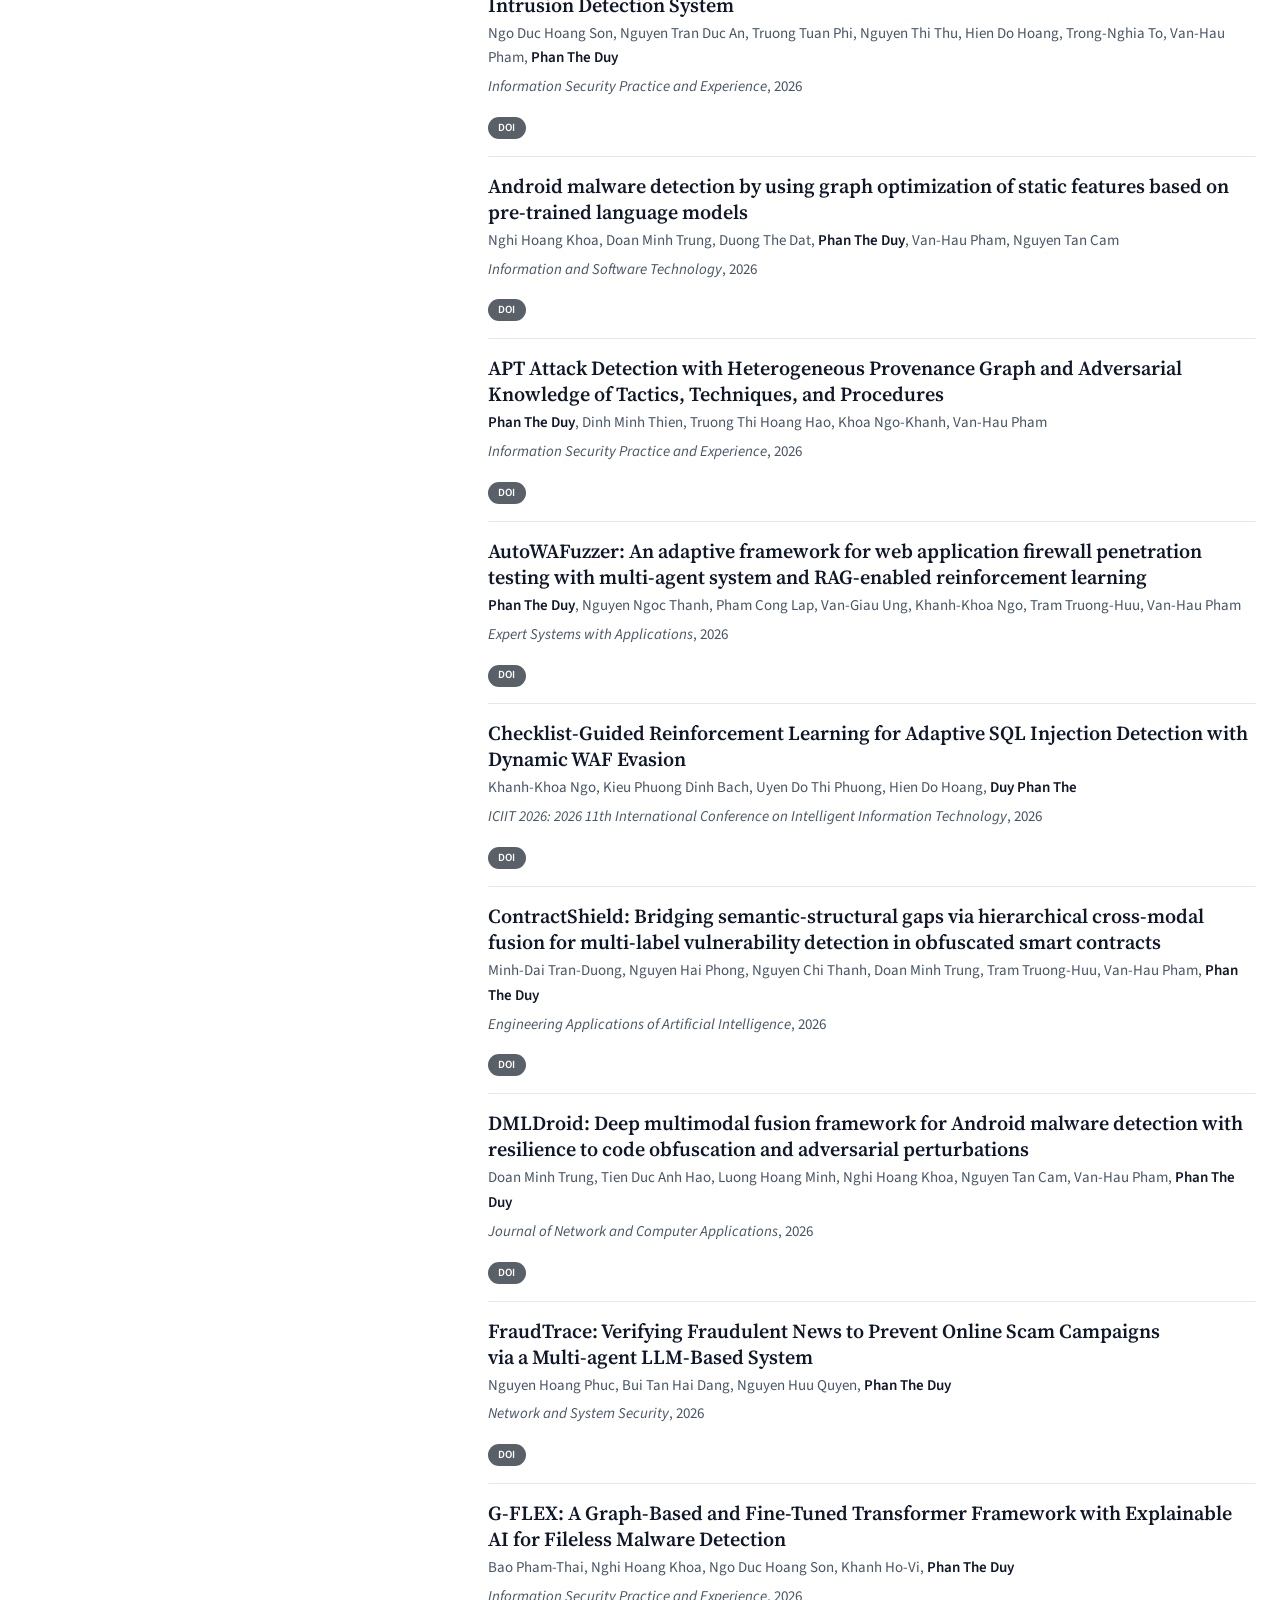
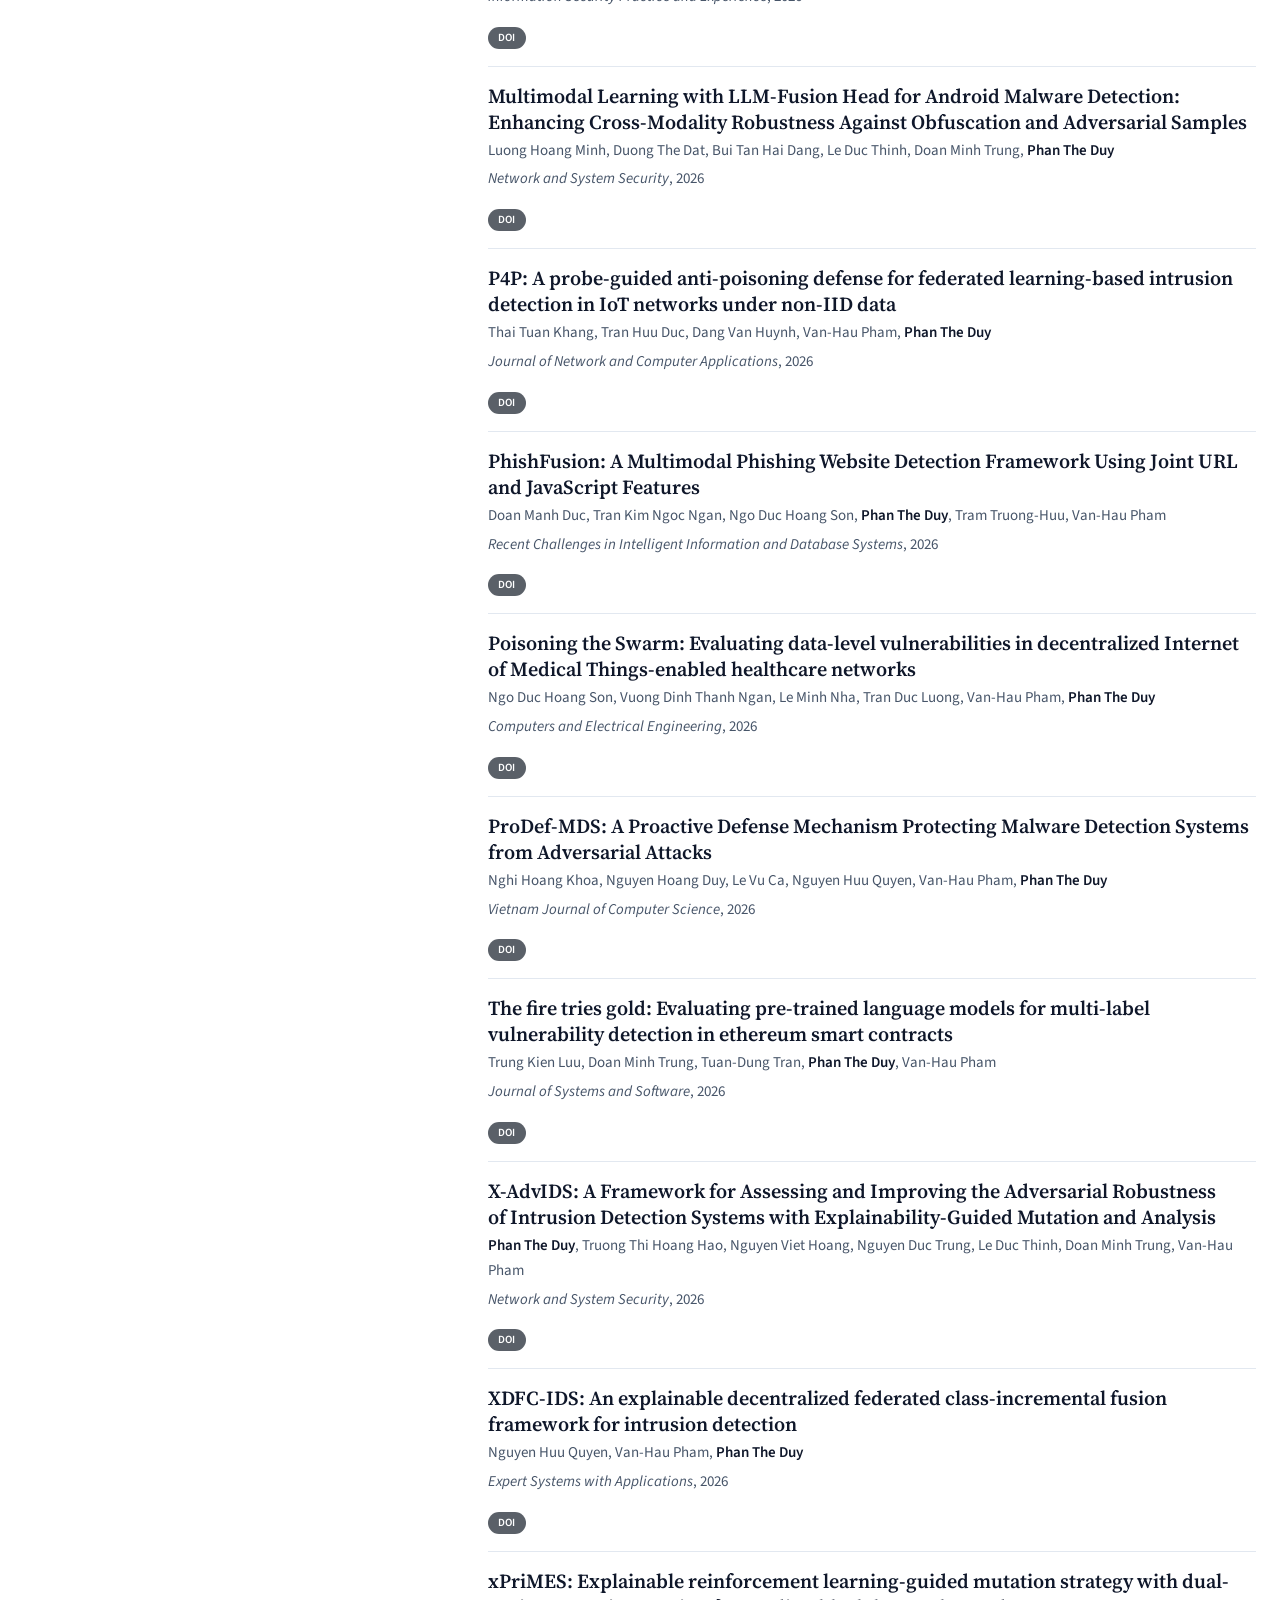
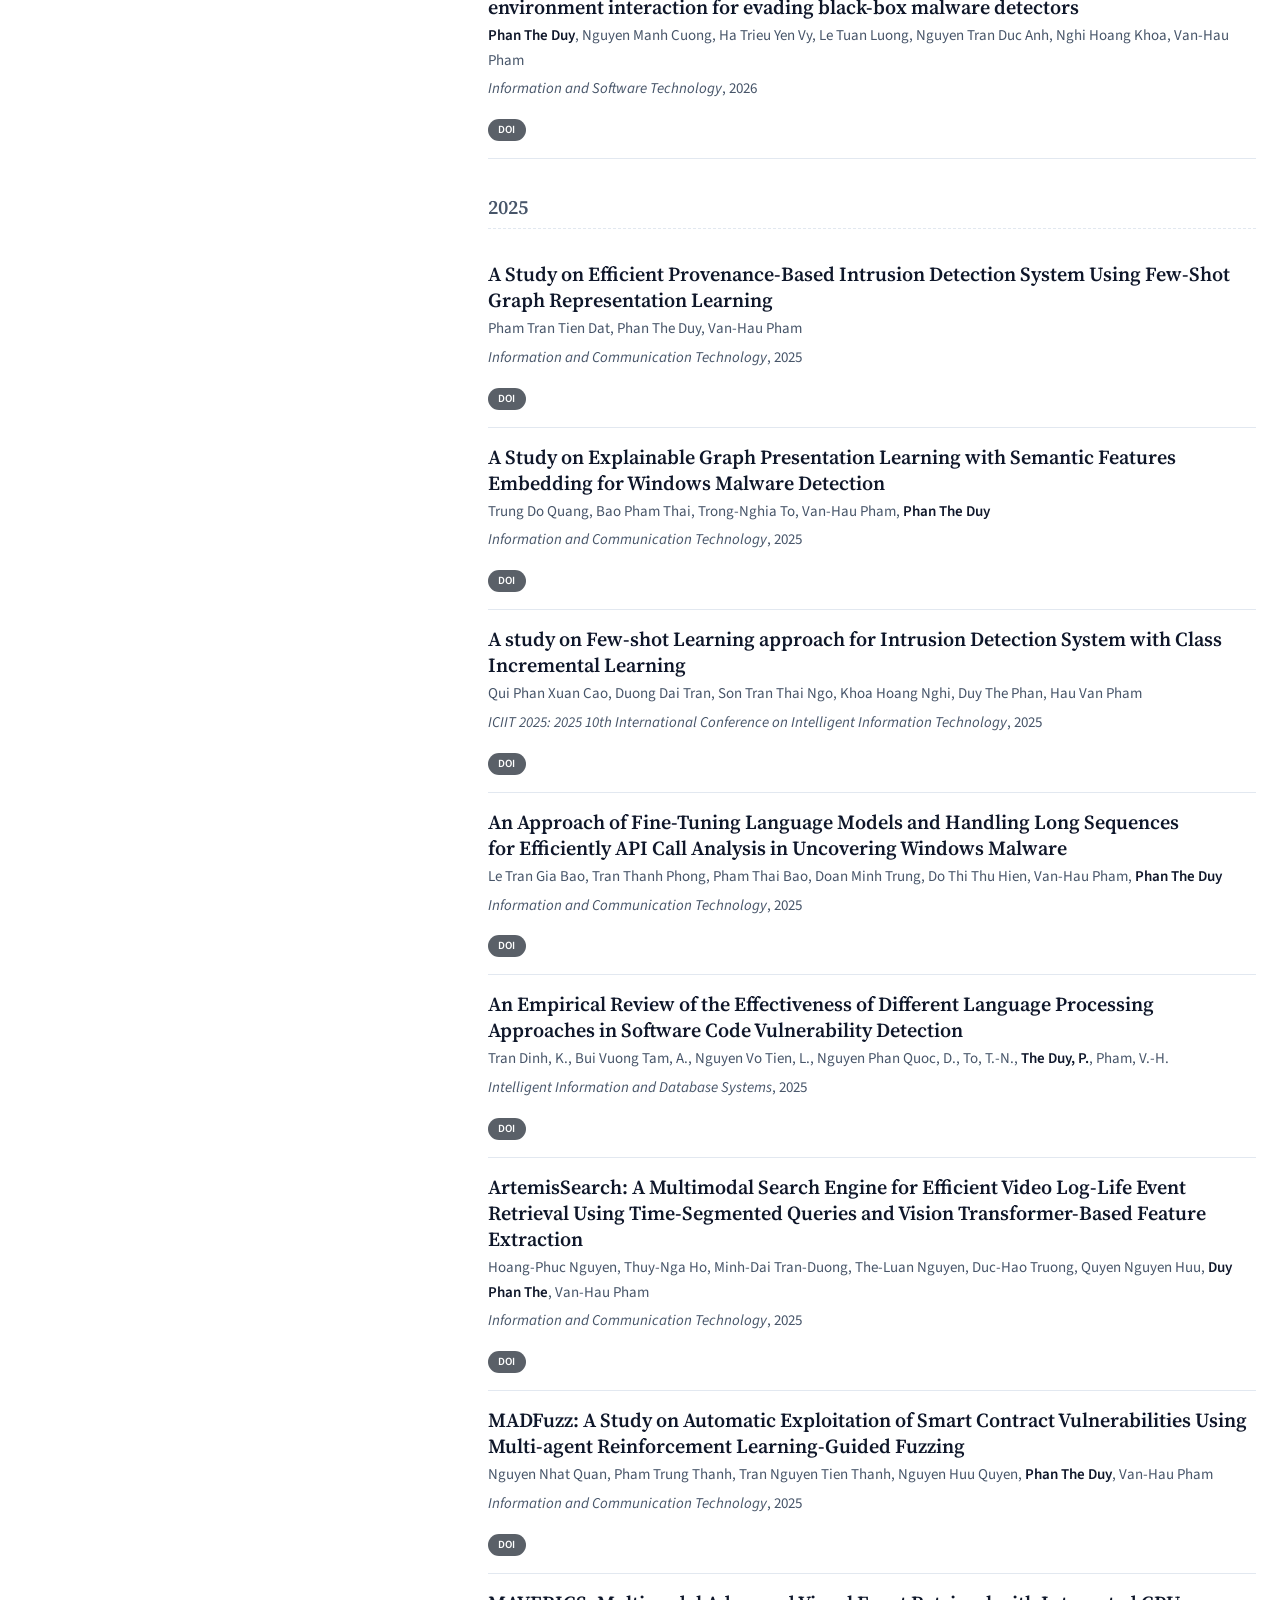
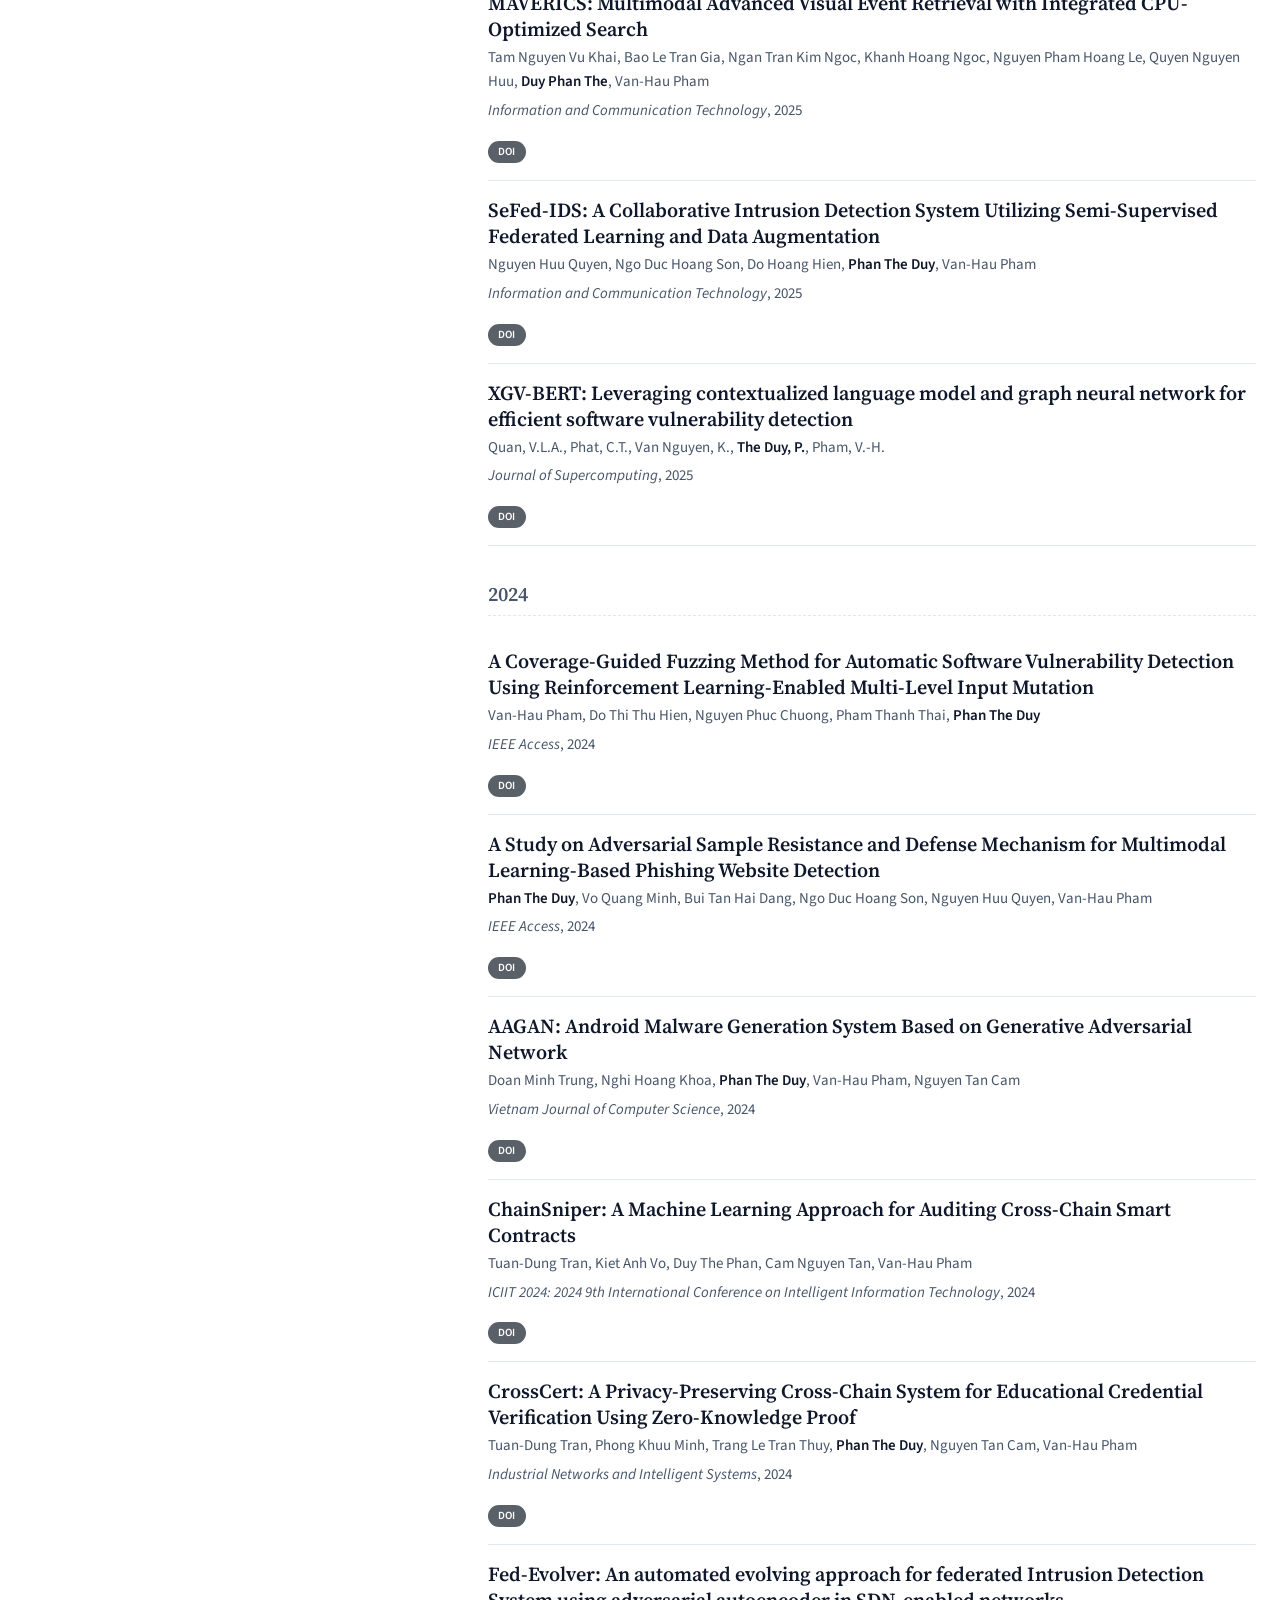
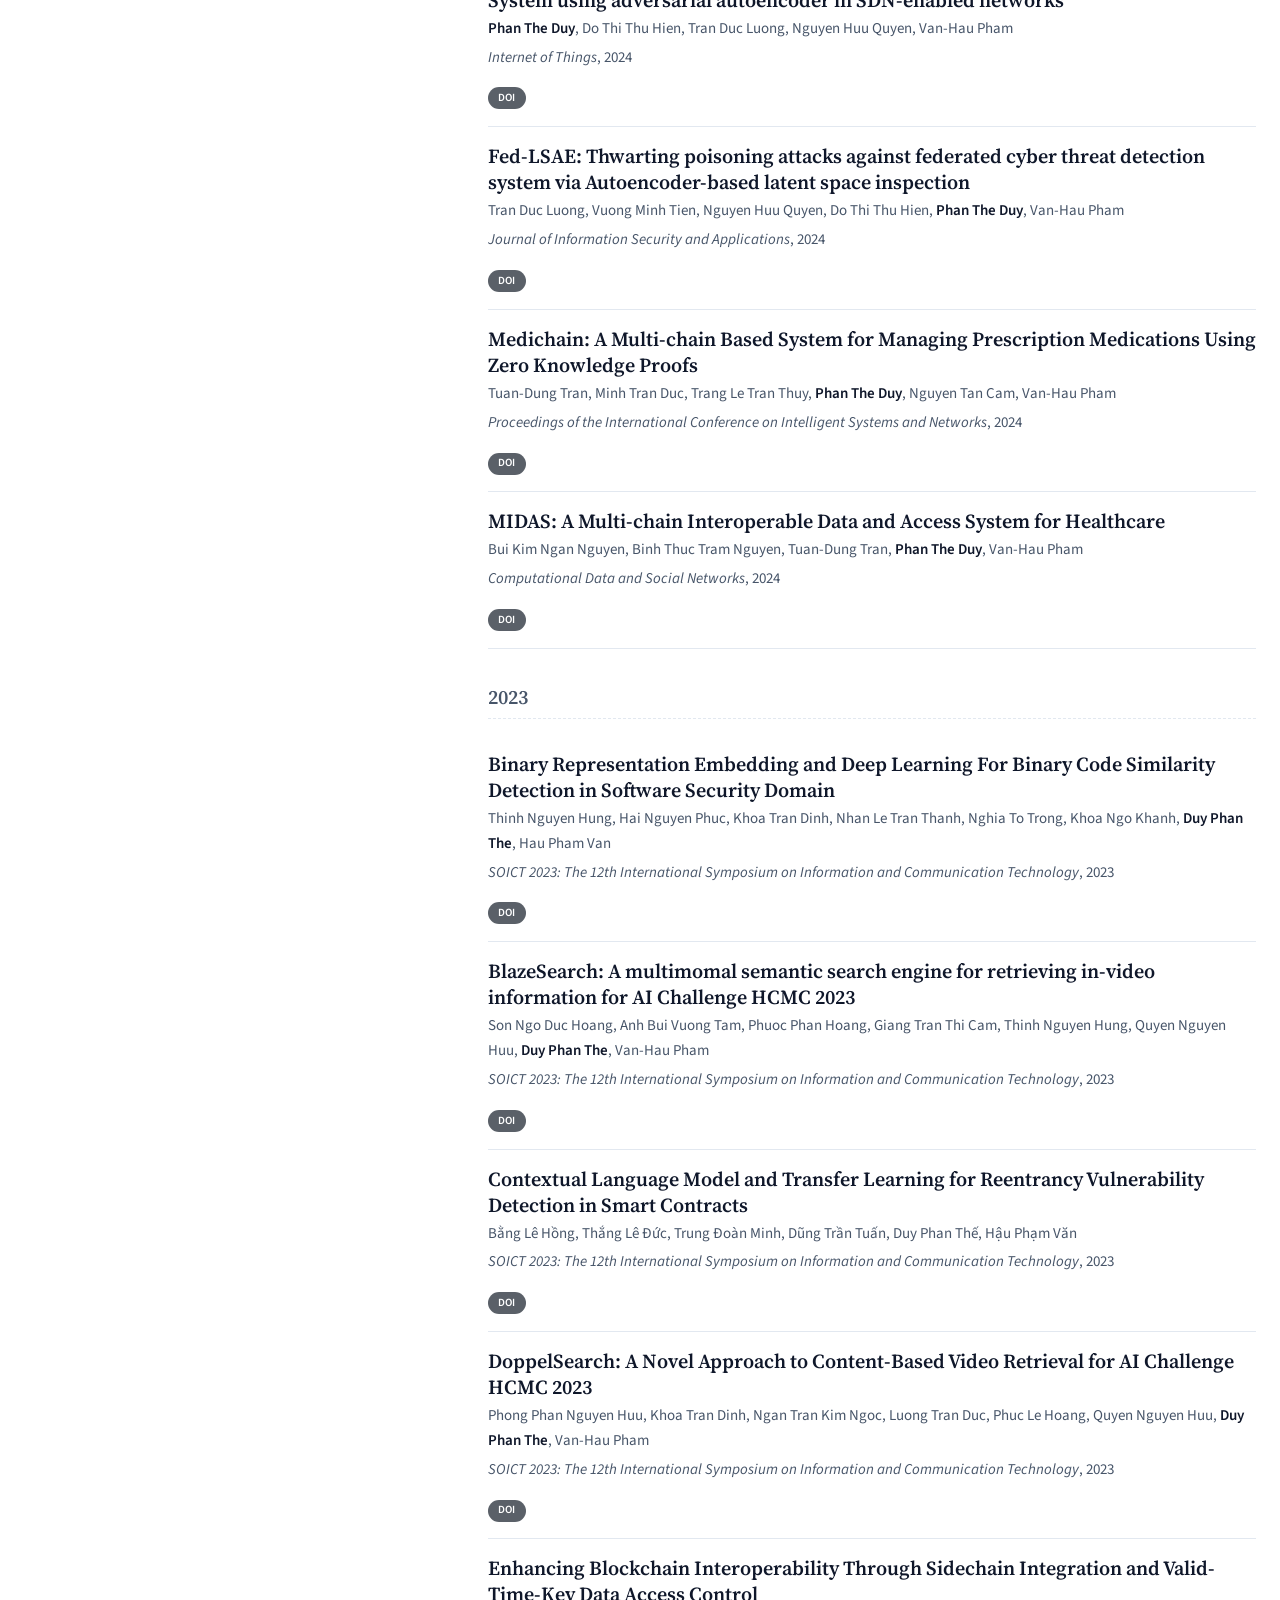
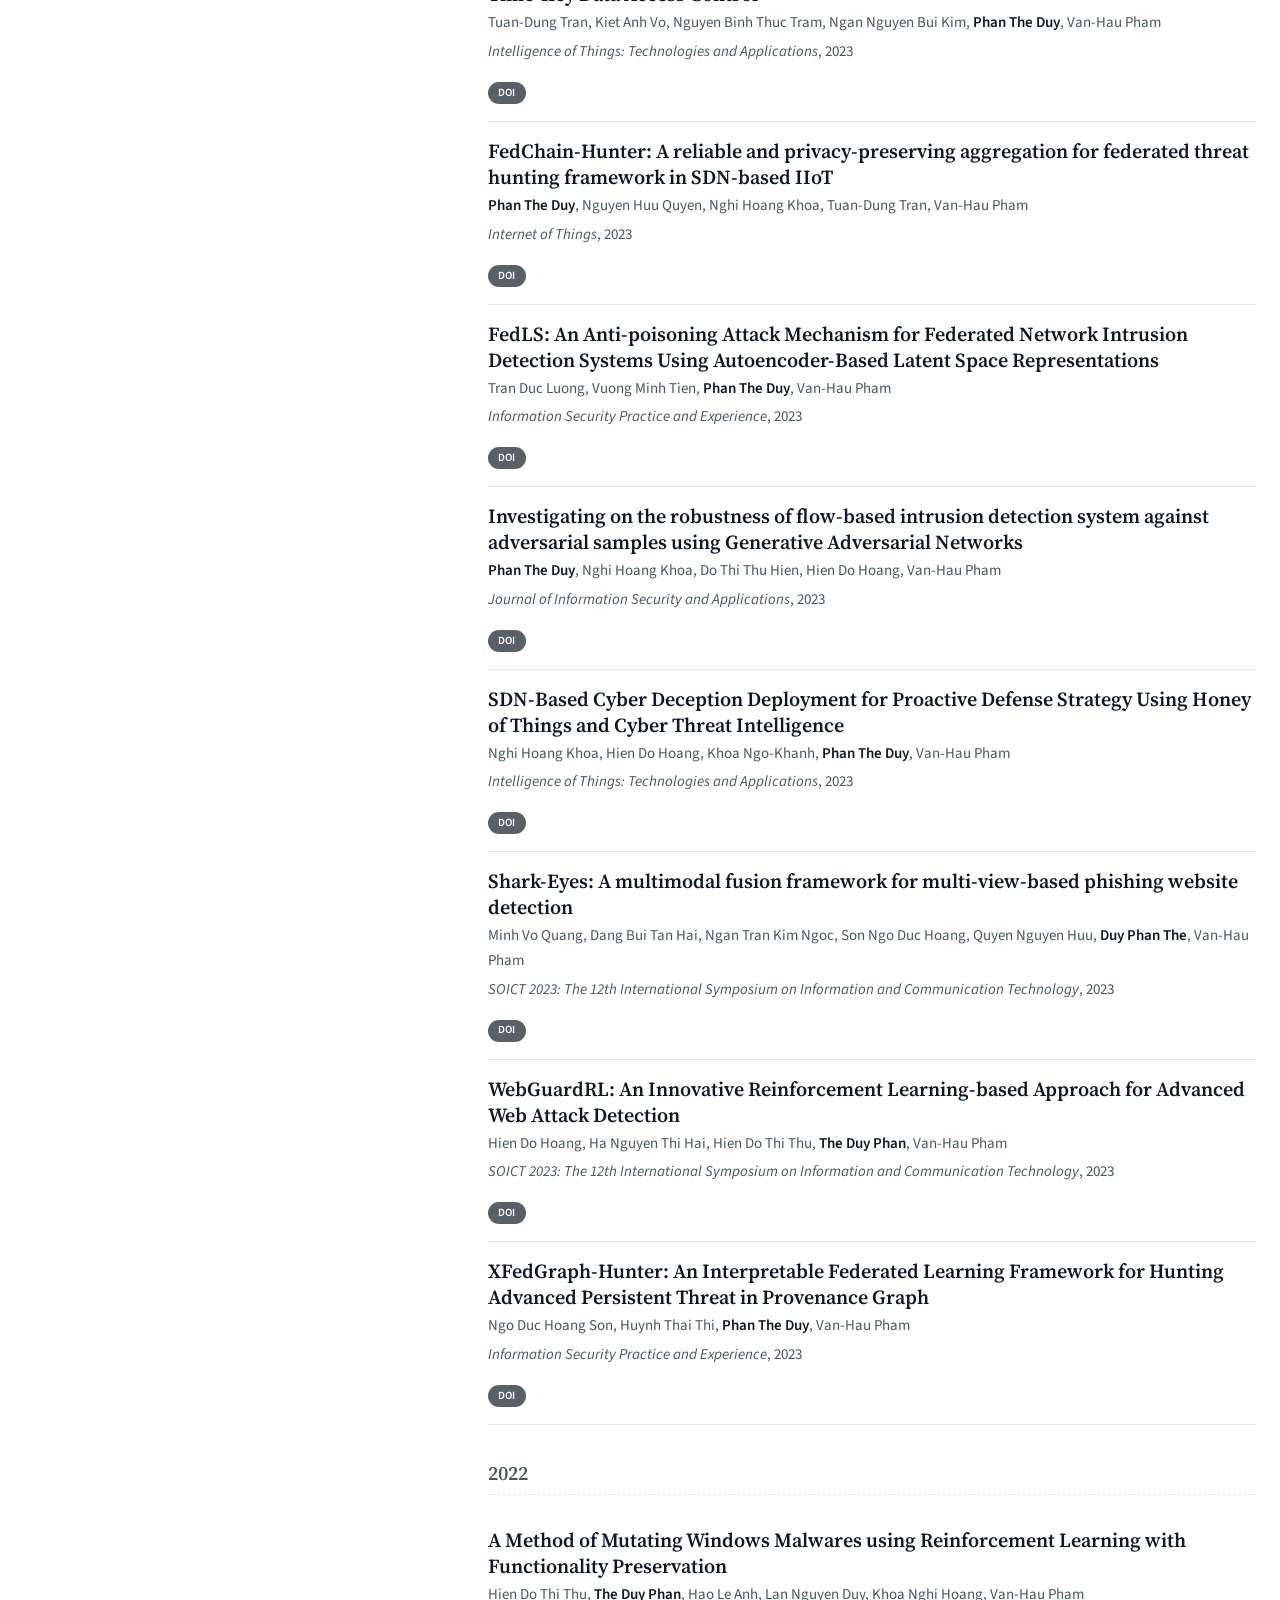
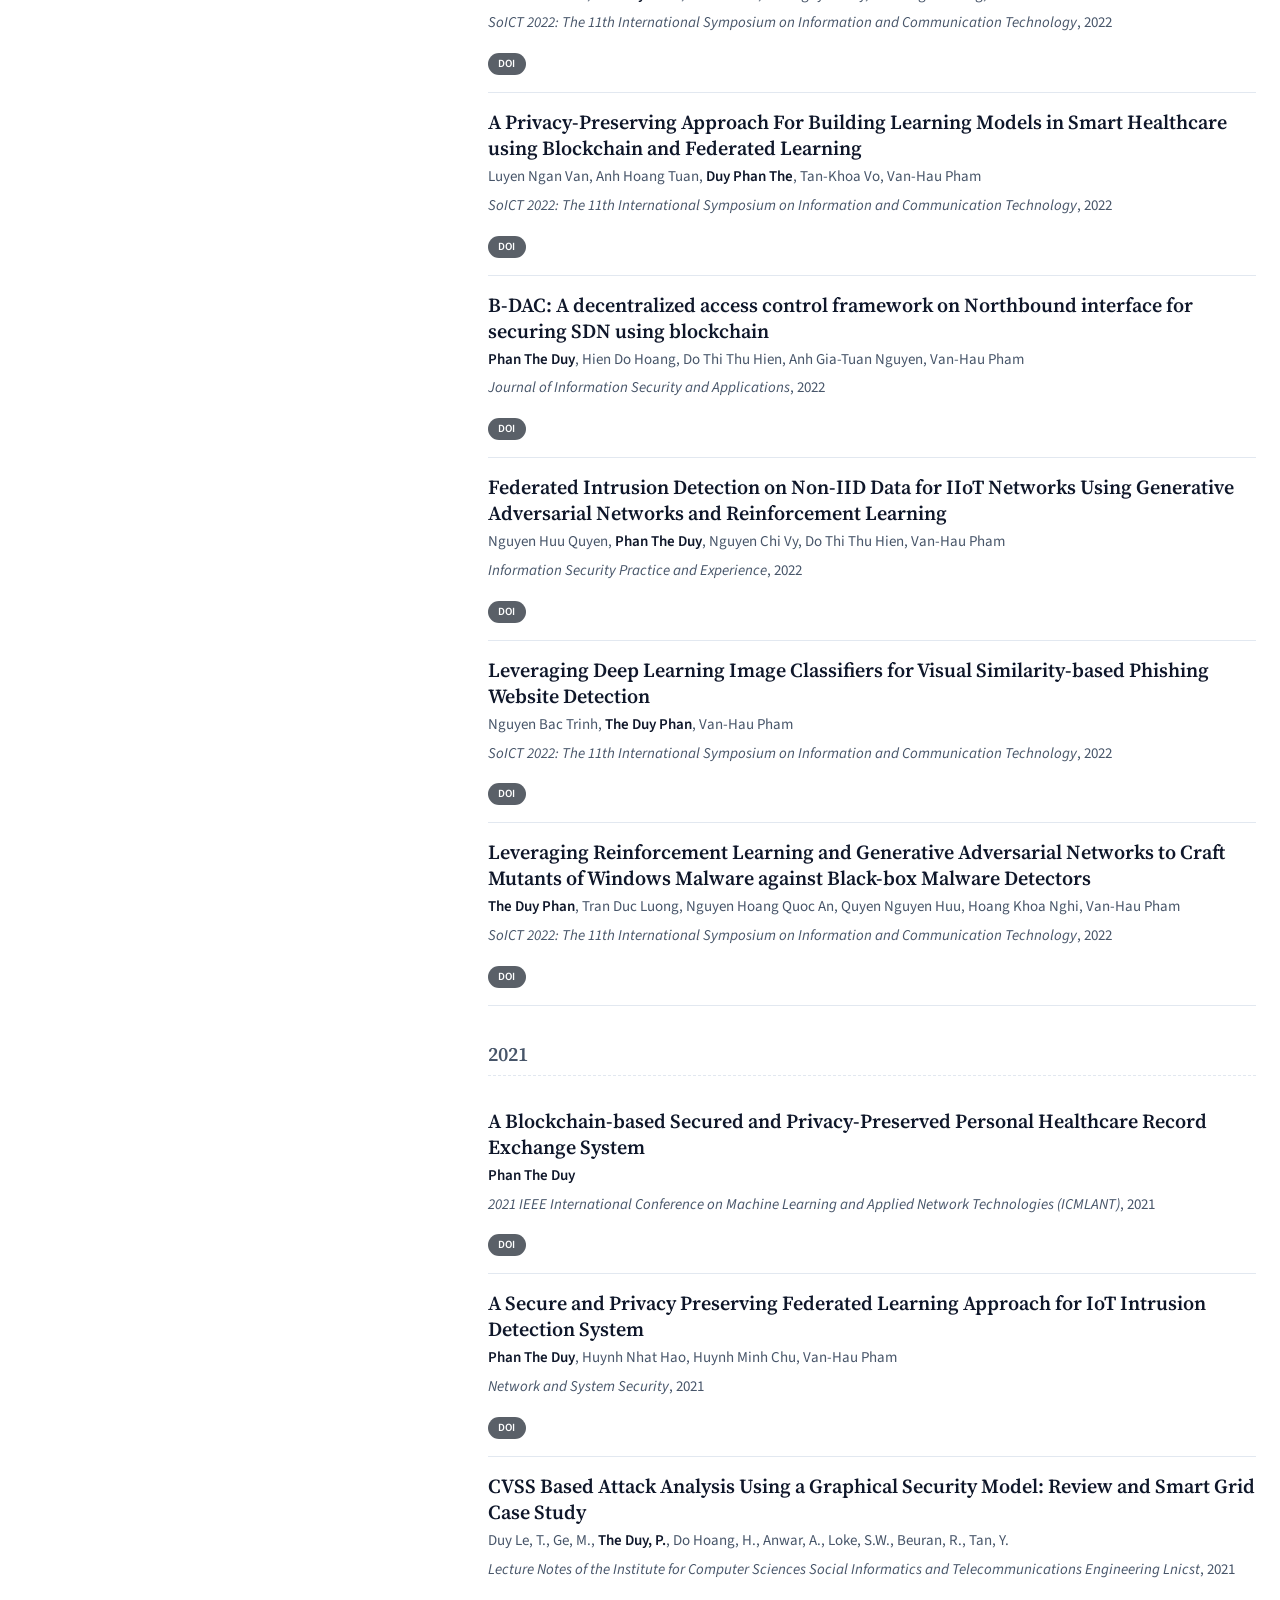
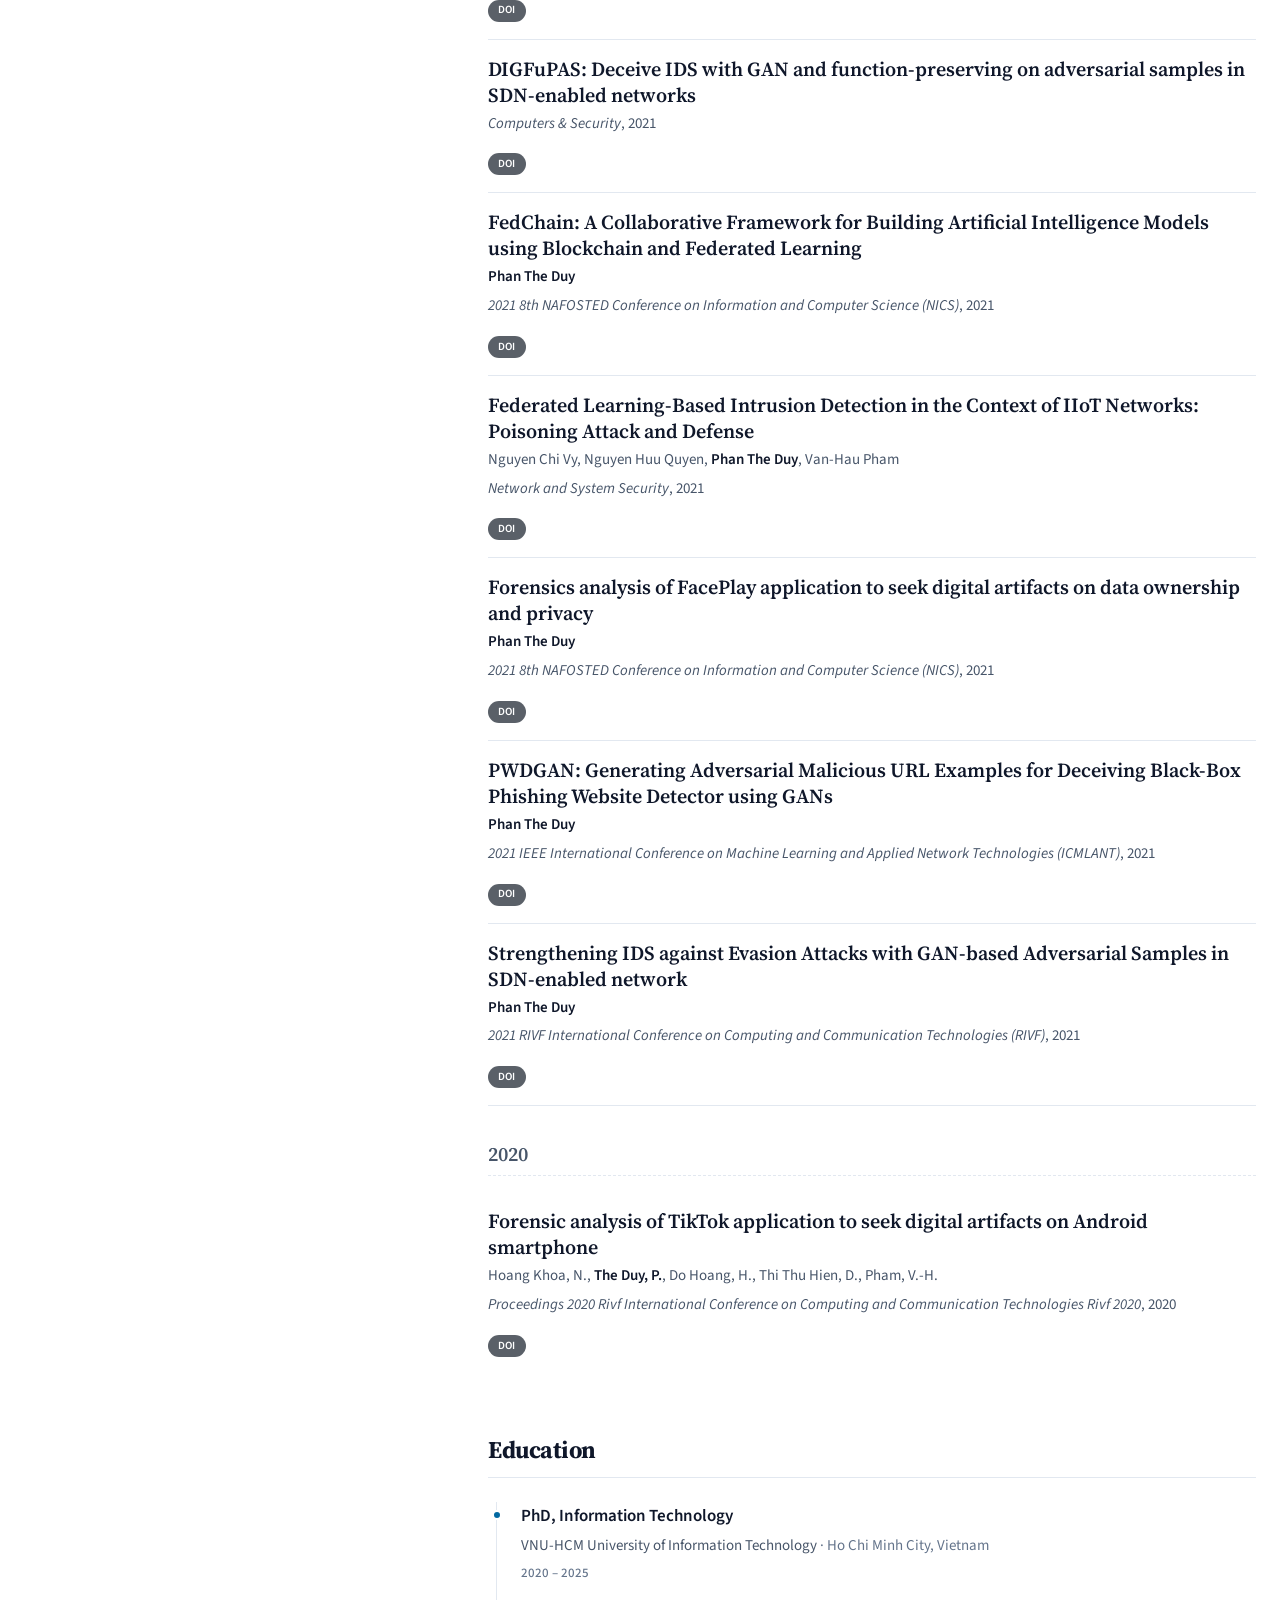
==== commit c0e0bab8: "chore: sync publications from ORCID [skip ci]" ====
--- a/index.html
+++ b/index.html
@@ -286,6 +286,17 @@
 
       <article class="pub" data-year="2027">
         <div class="pub-body">
+          <h4 class="pub-title"><a href="https://doi.org/10.1007/978-981-92-8104-6_19" target="_blank" rel="noopener">OpenSetDGA: A Benchmark for Open-Set Domain Generation Algorithm Detection</a></h4>
+          <p class="pub-authors">Truong Nguyen Hoang Quan, Phuong Nguyen Ngoc Thanh, <strong>Phan The Duy</strong></p>
+          <p class="pub-venue"><em>Future Data and Security Engineering</em>, 2027</p>
+          <ul class="badge-row" aria-label="Paper links">
+            <li><a class="badge badge-pdf" href="https://doi.org/10.1007/978-981-92-8104-6_19" target="_blank" rel="noopener">DOI</a></li>
+          </ul>
+        </div>
+      </article>
+
+      <article class="pub" data-year="2027">
+        <div class="pub-body">
           <h4 class="pub-title"><a href="https://doi.org/10.1016/j.asoc.2026.116684" target="_blank" rel="noopener">PoCForge: A closed-loop multi-agent framework for autonomous exploit synthesis and verification</a></h4>
           <p class="pub-authors">Nguyen Hoang Duy, Le Vu Ca, Hien Do Hoang, Van-Hau Pham, <strong>Phan The Duy</strong></p>
           <p class="pub-venue"><em>Applied Soft Computing</em>, 2027</p>
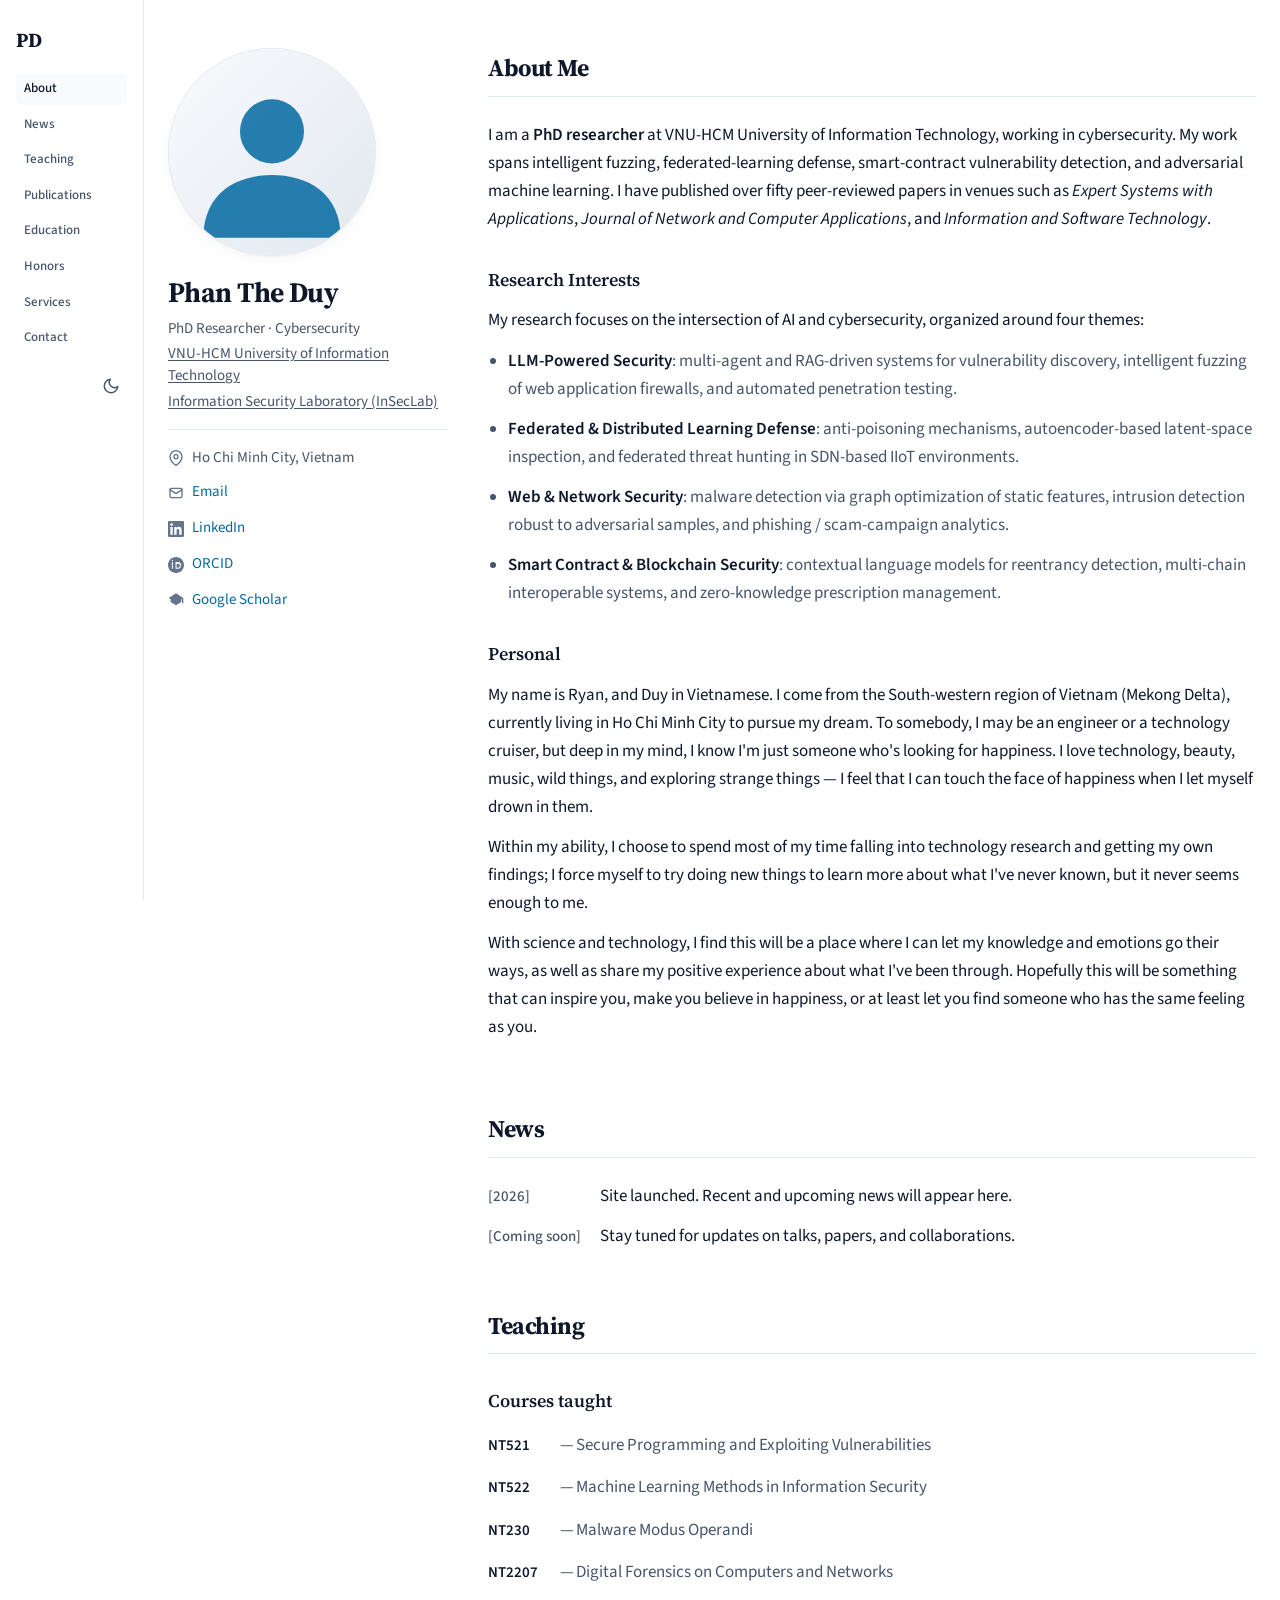
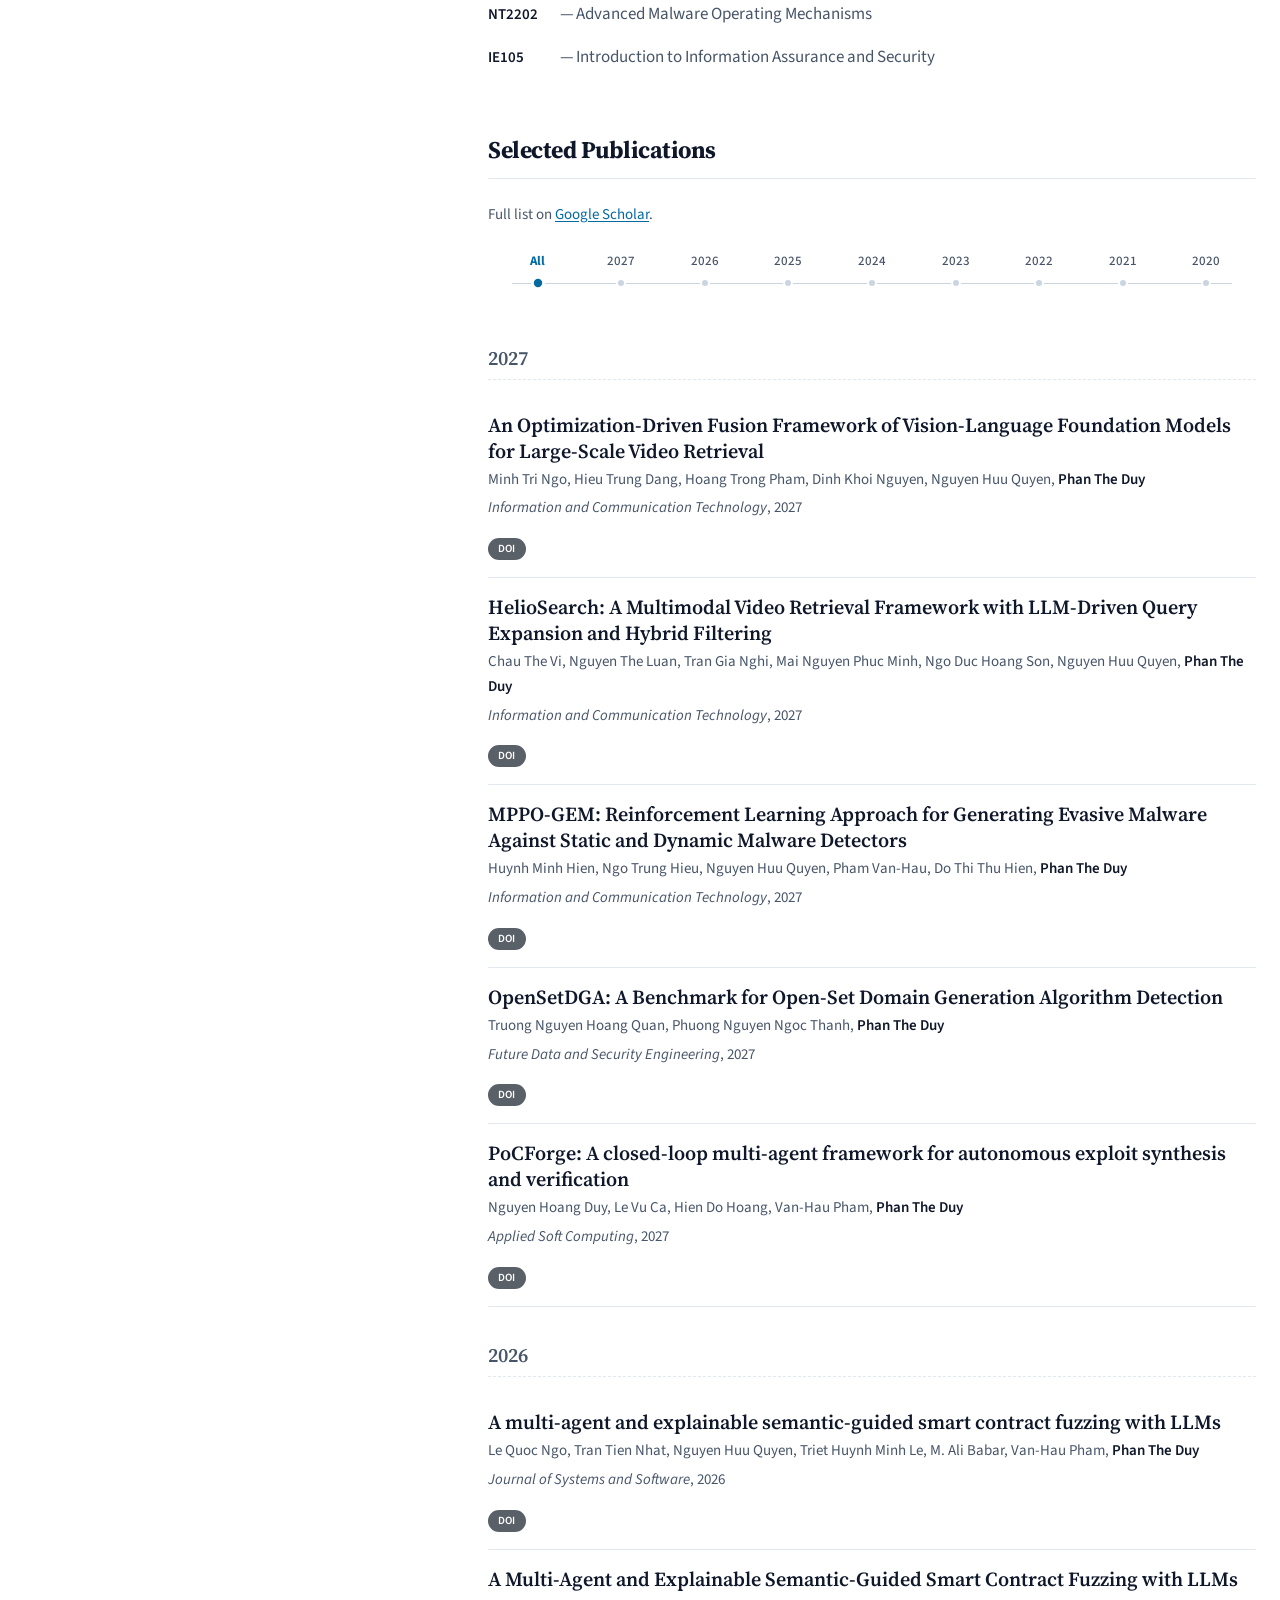
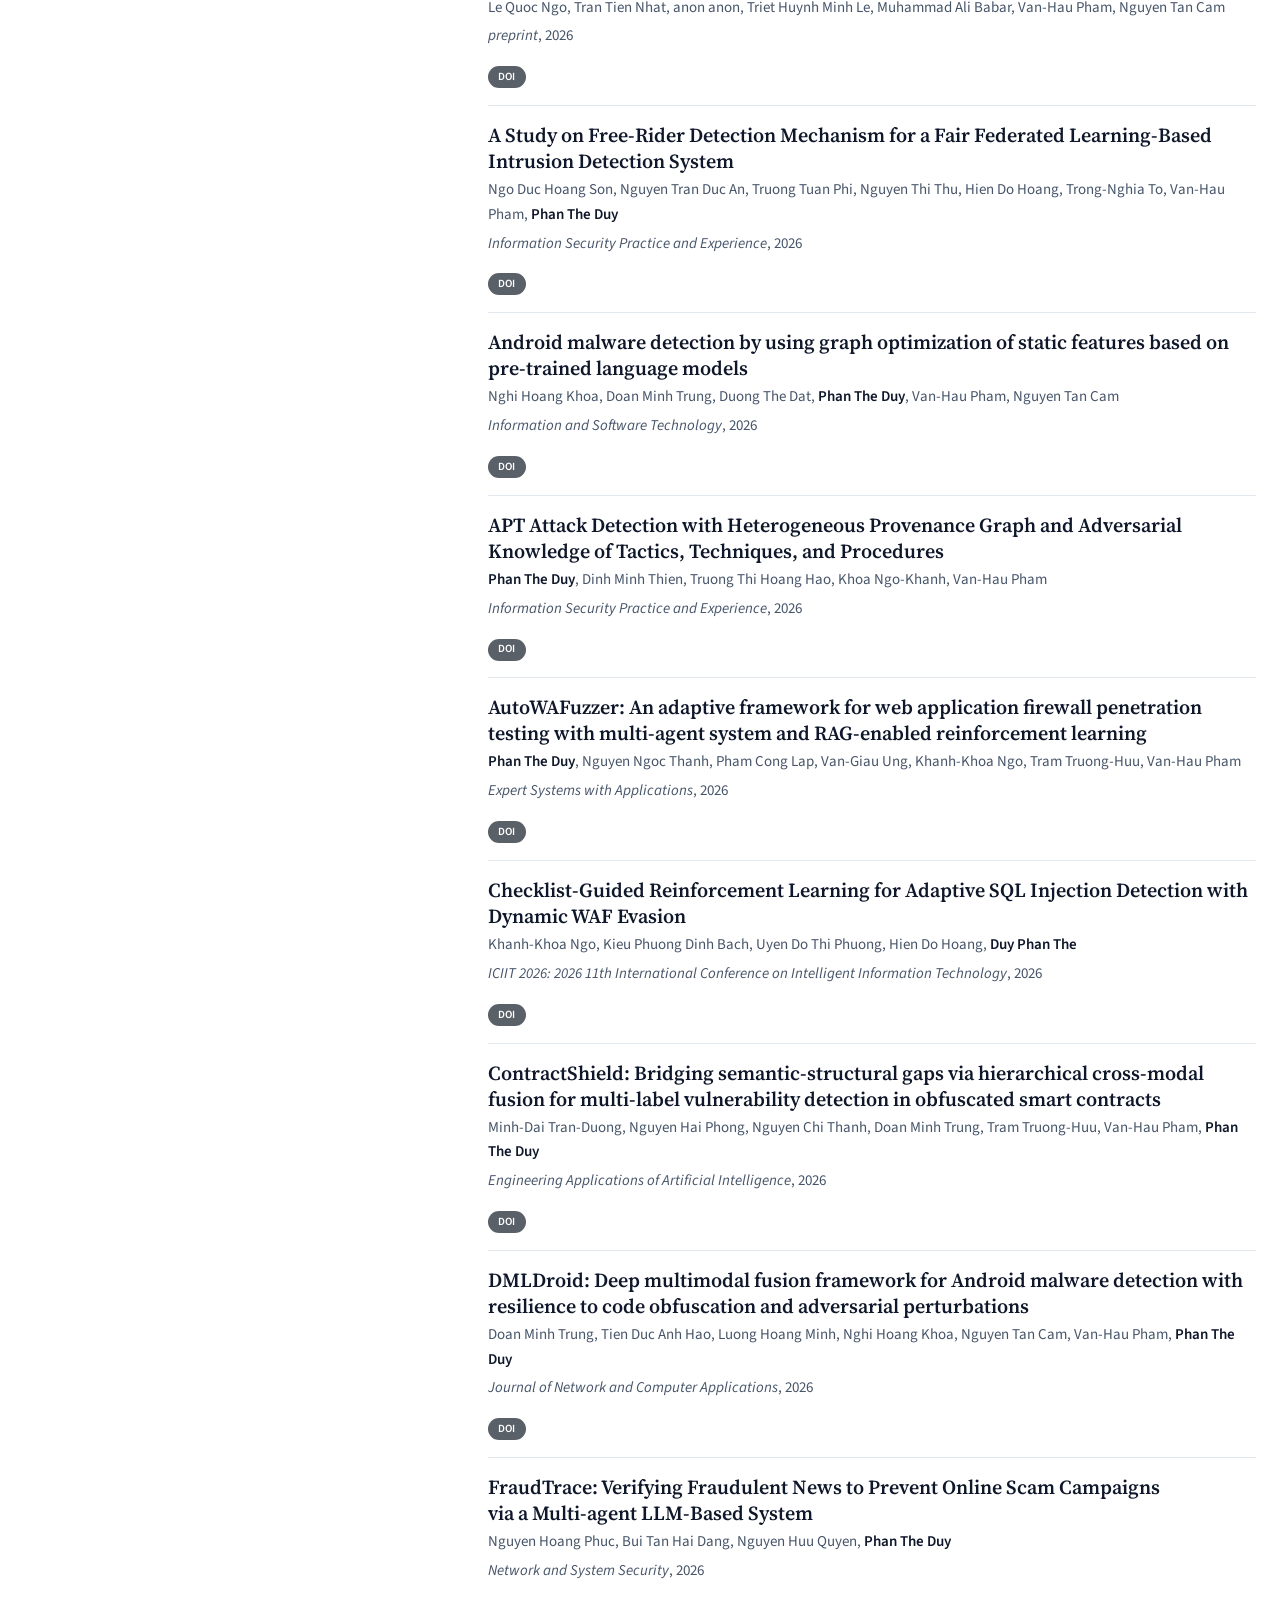
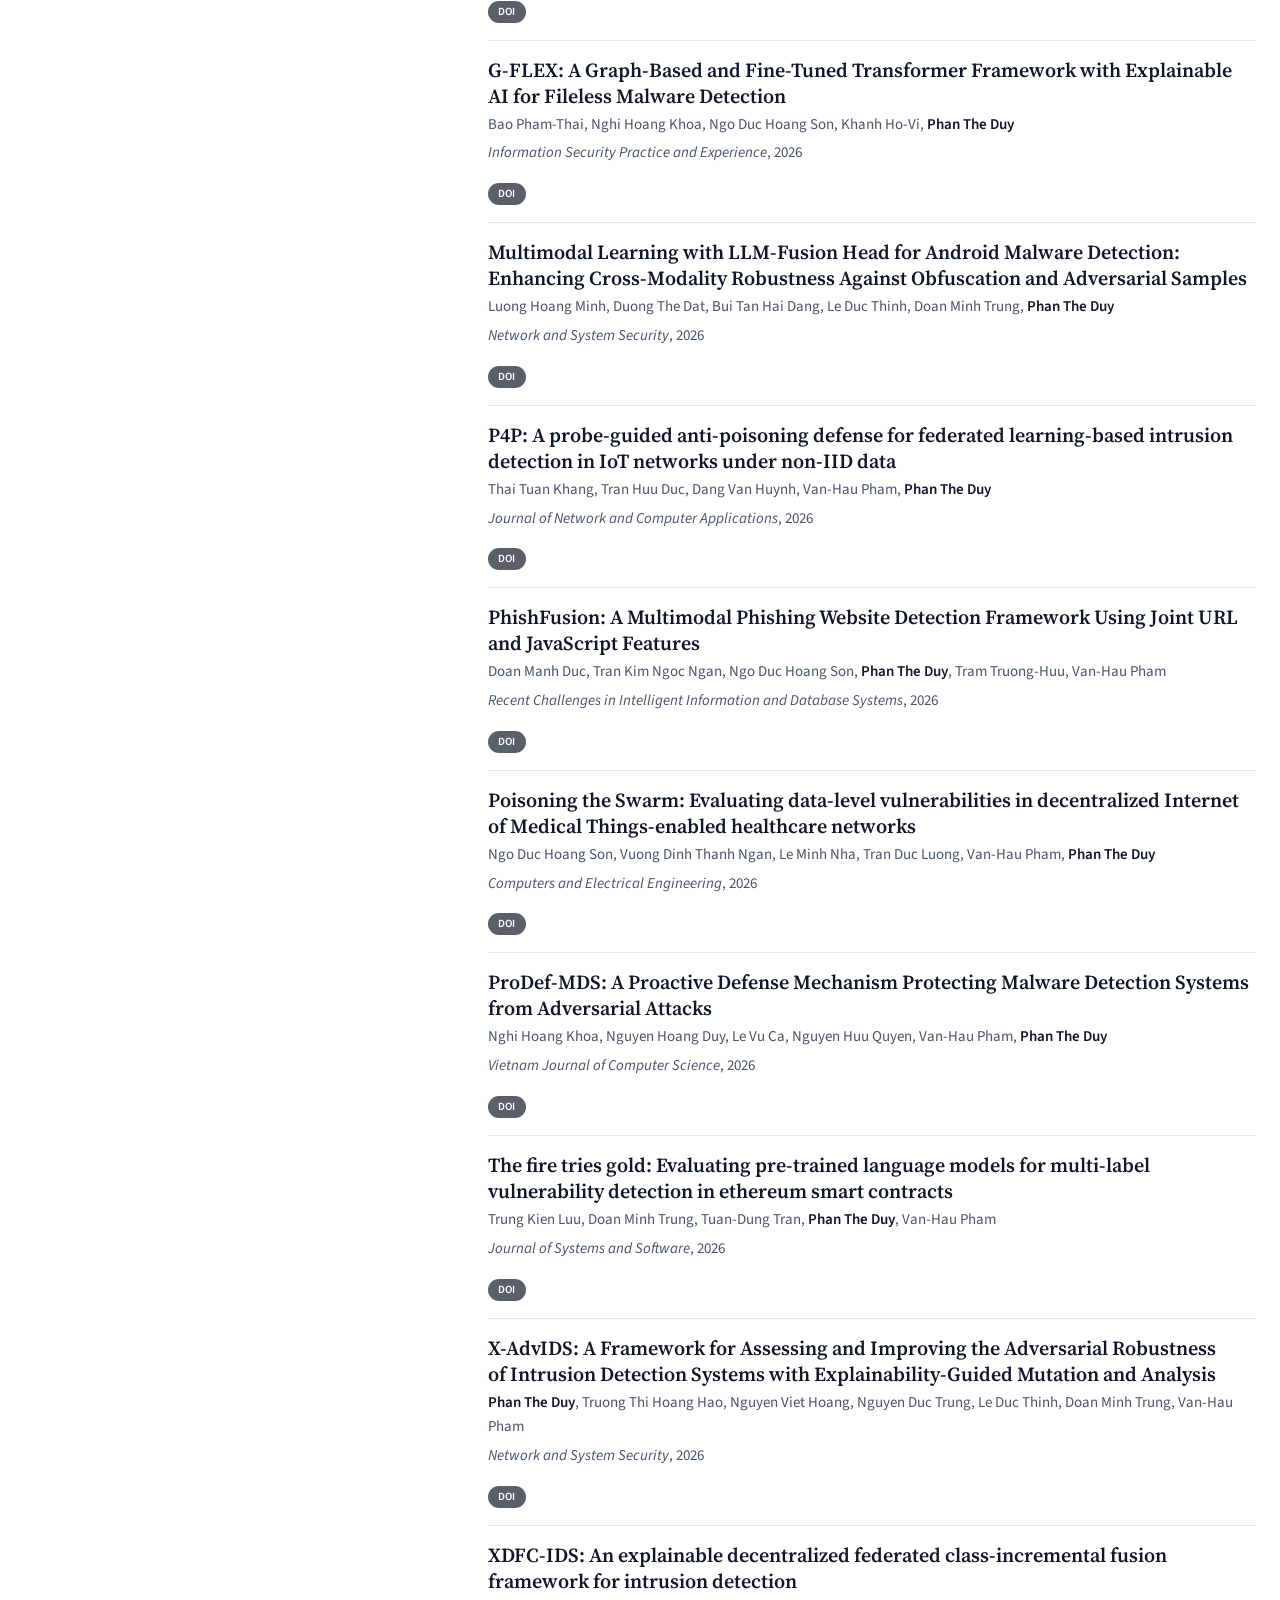
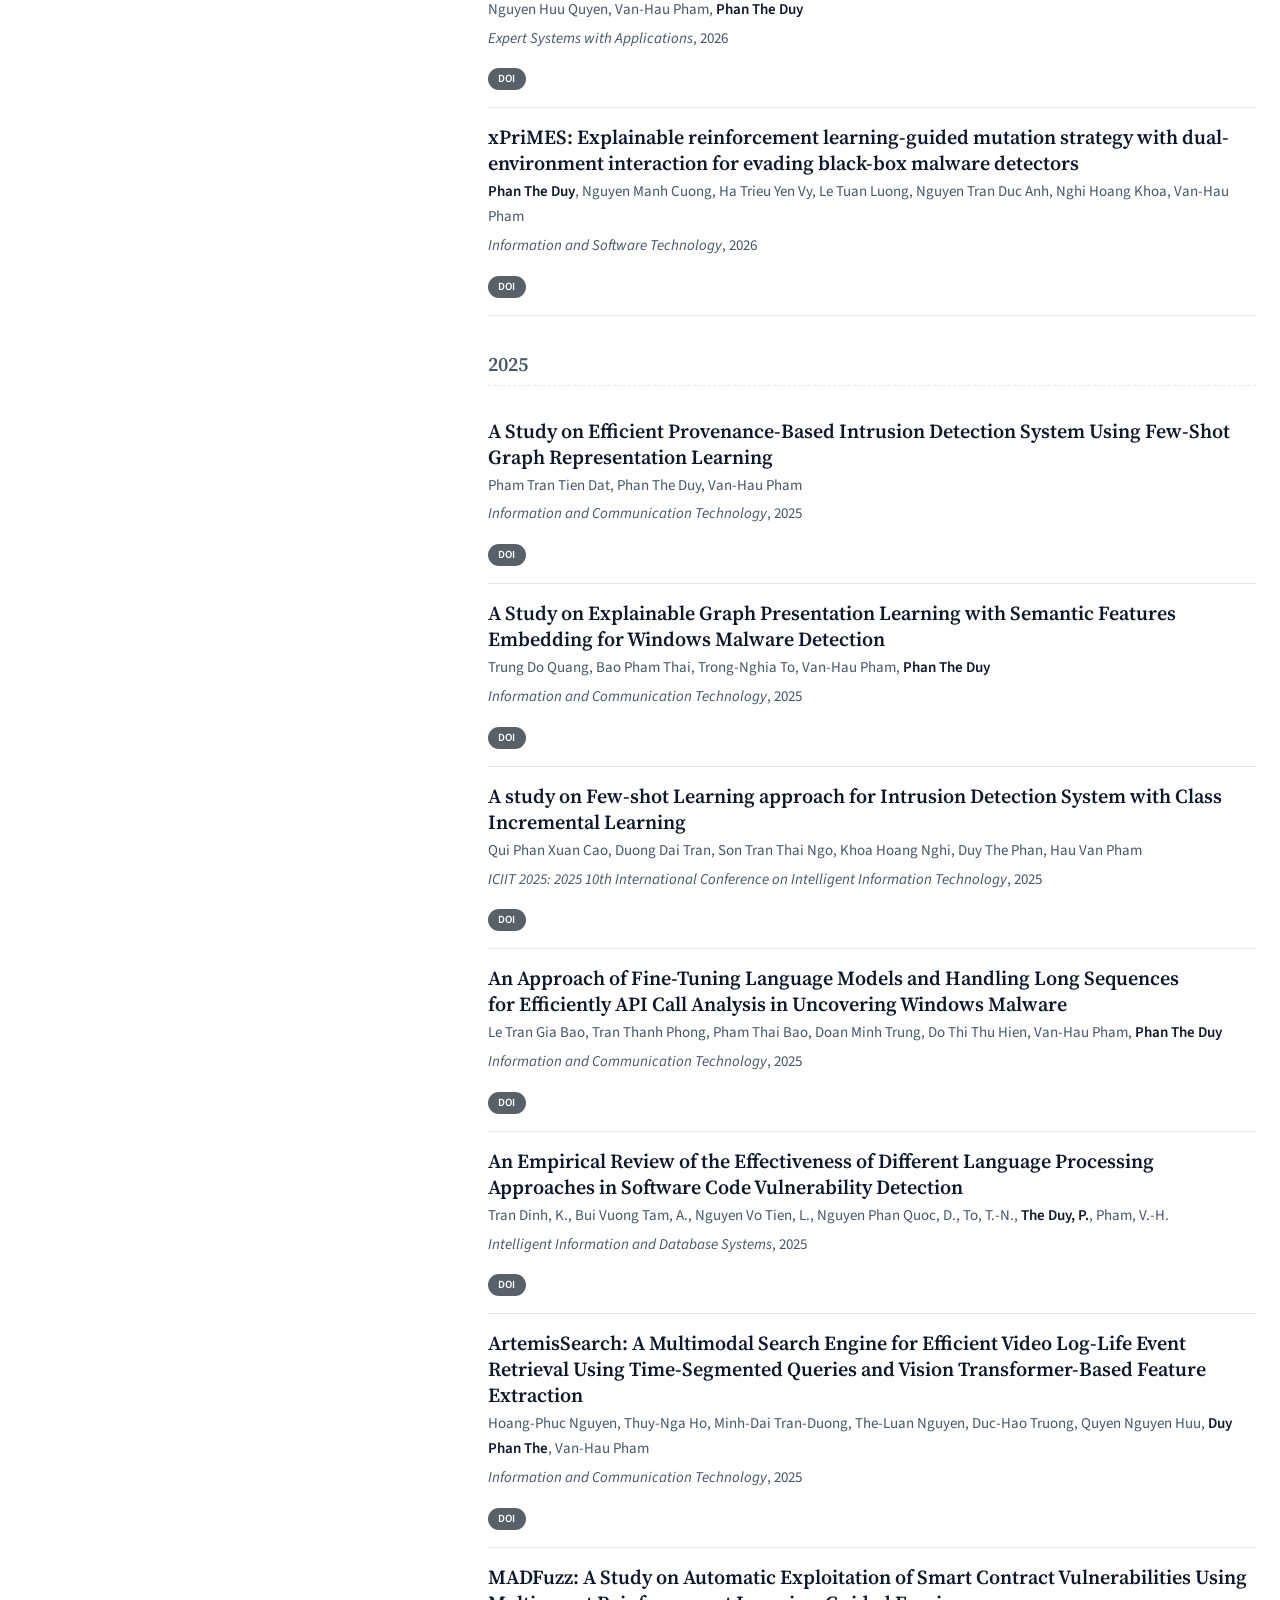
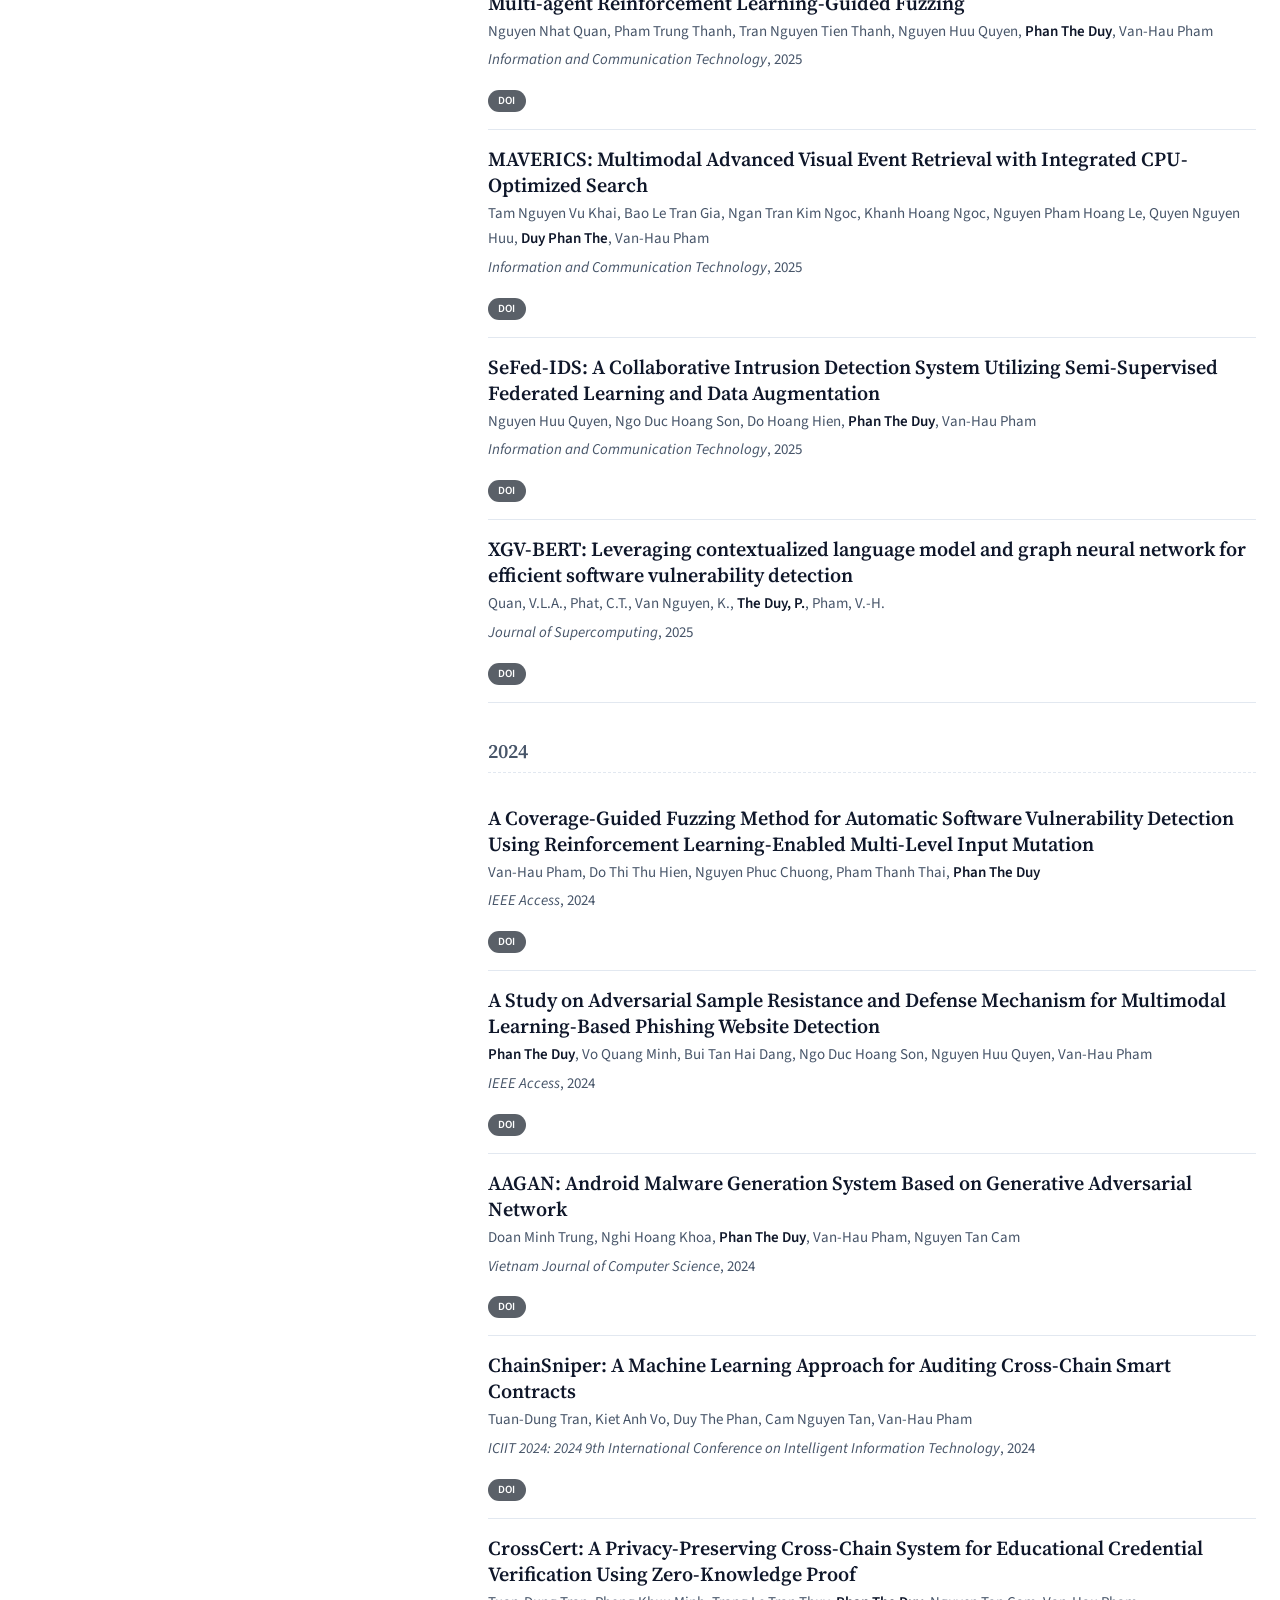
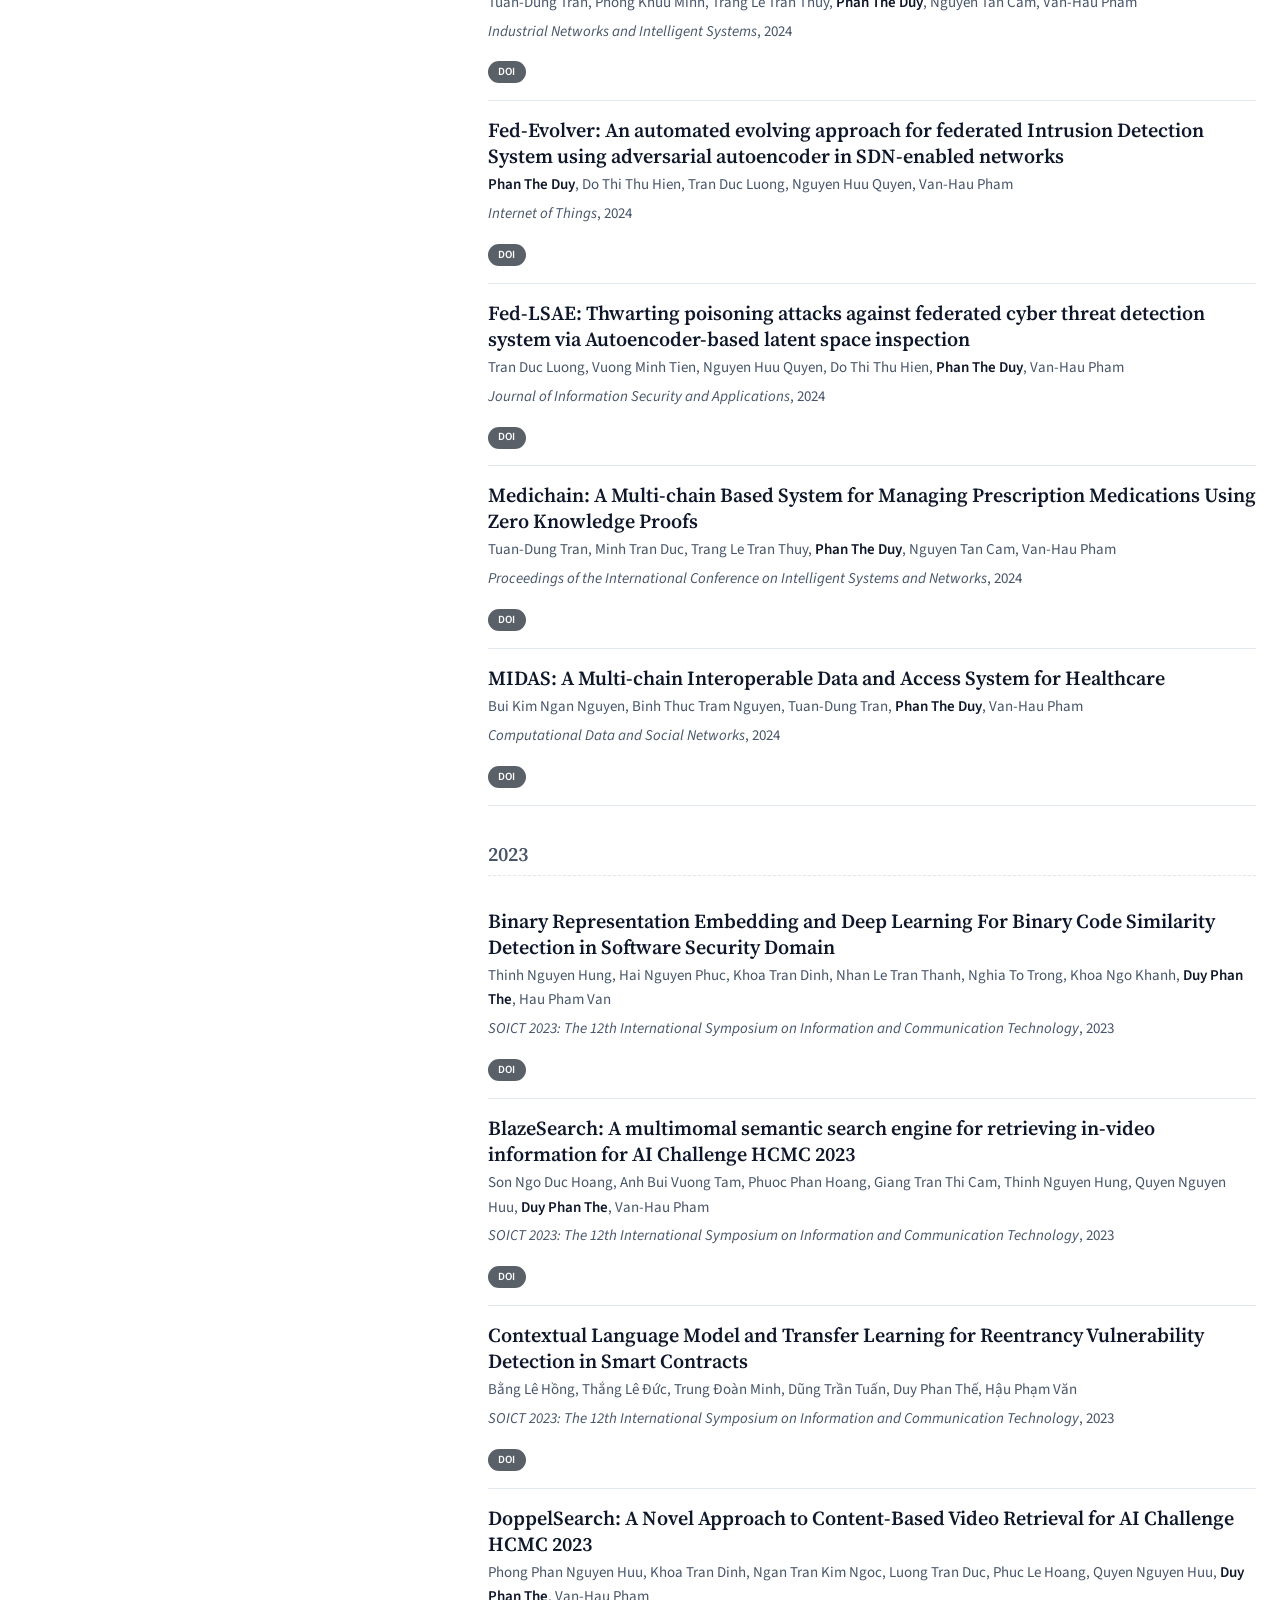
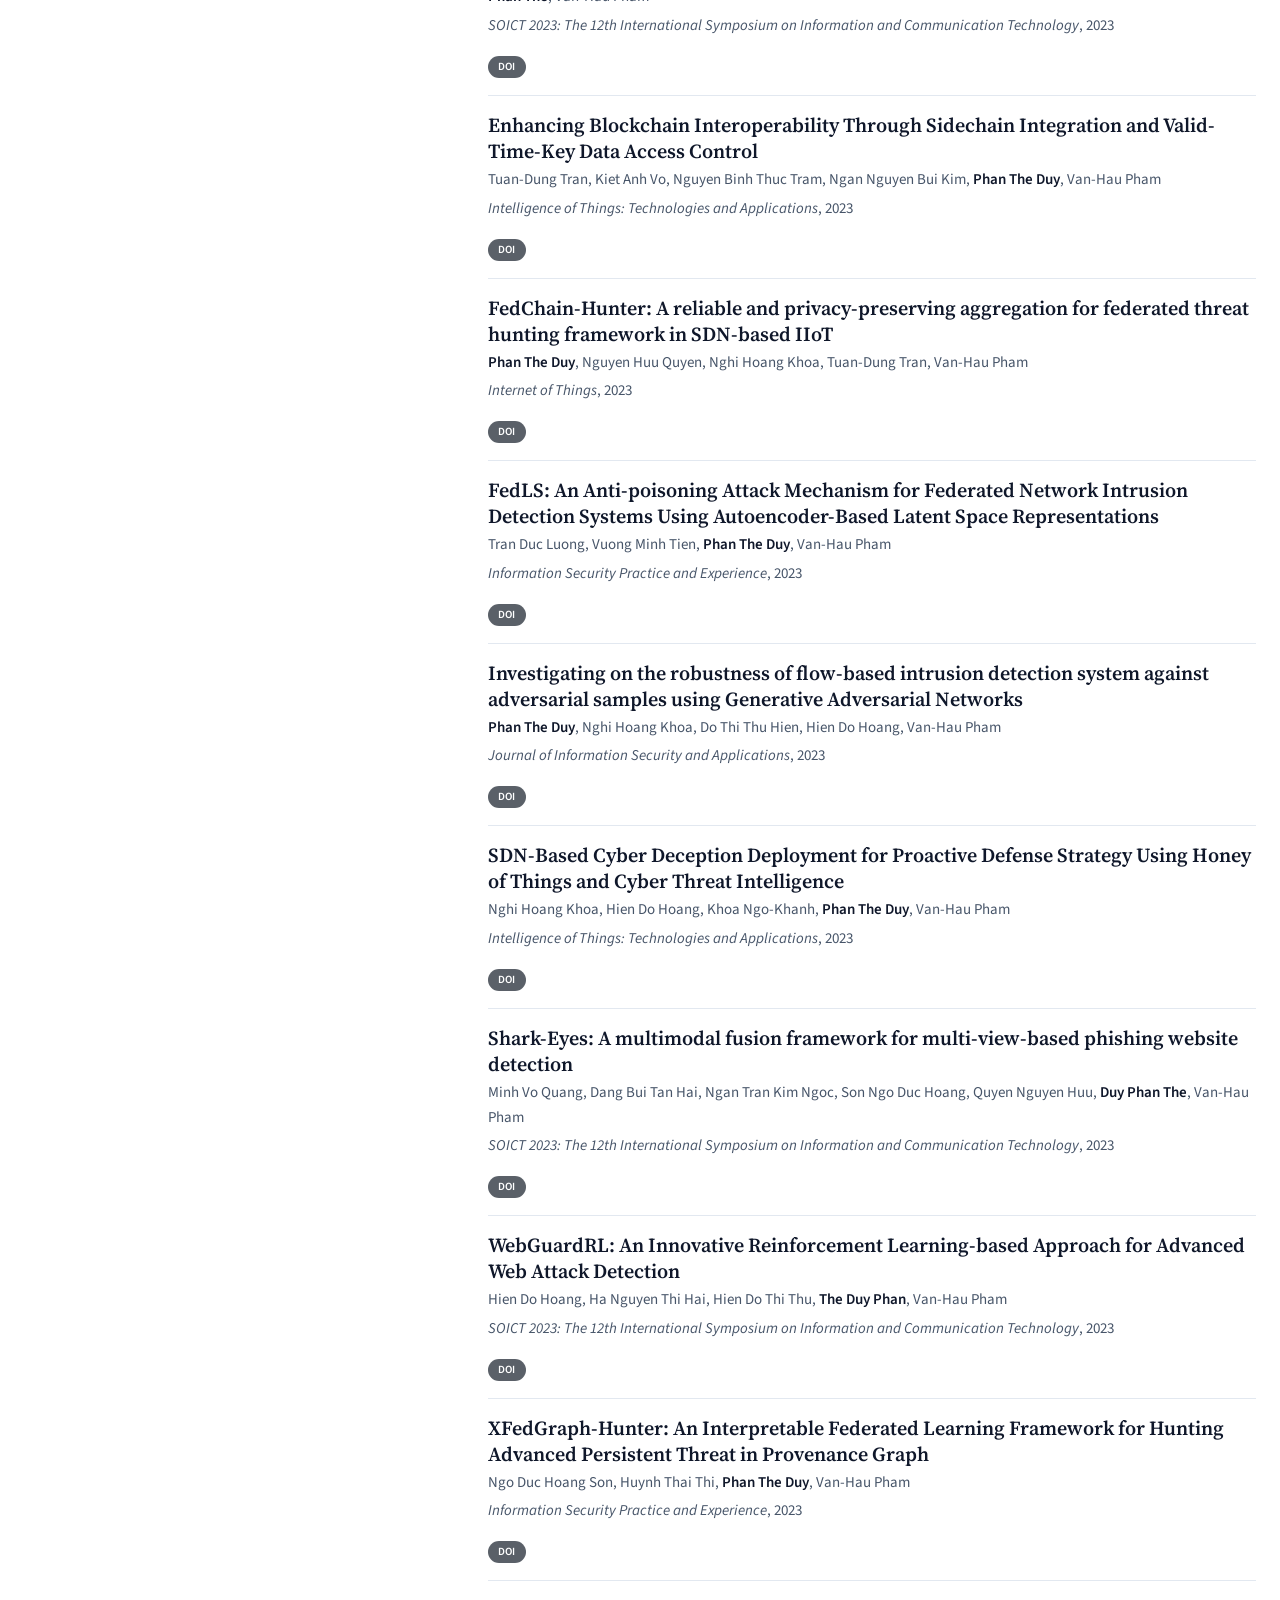
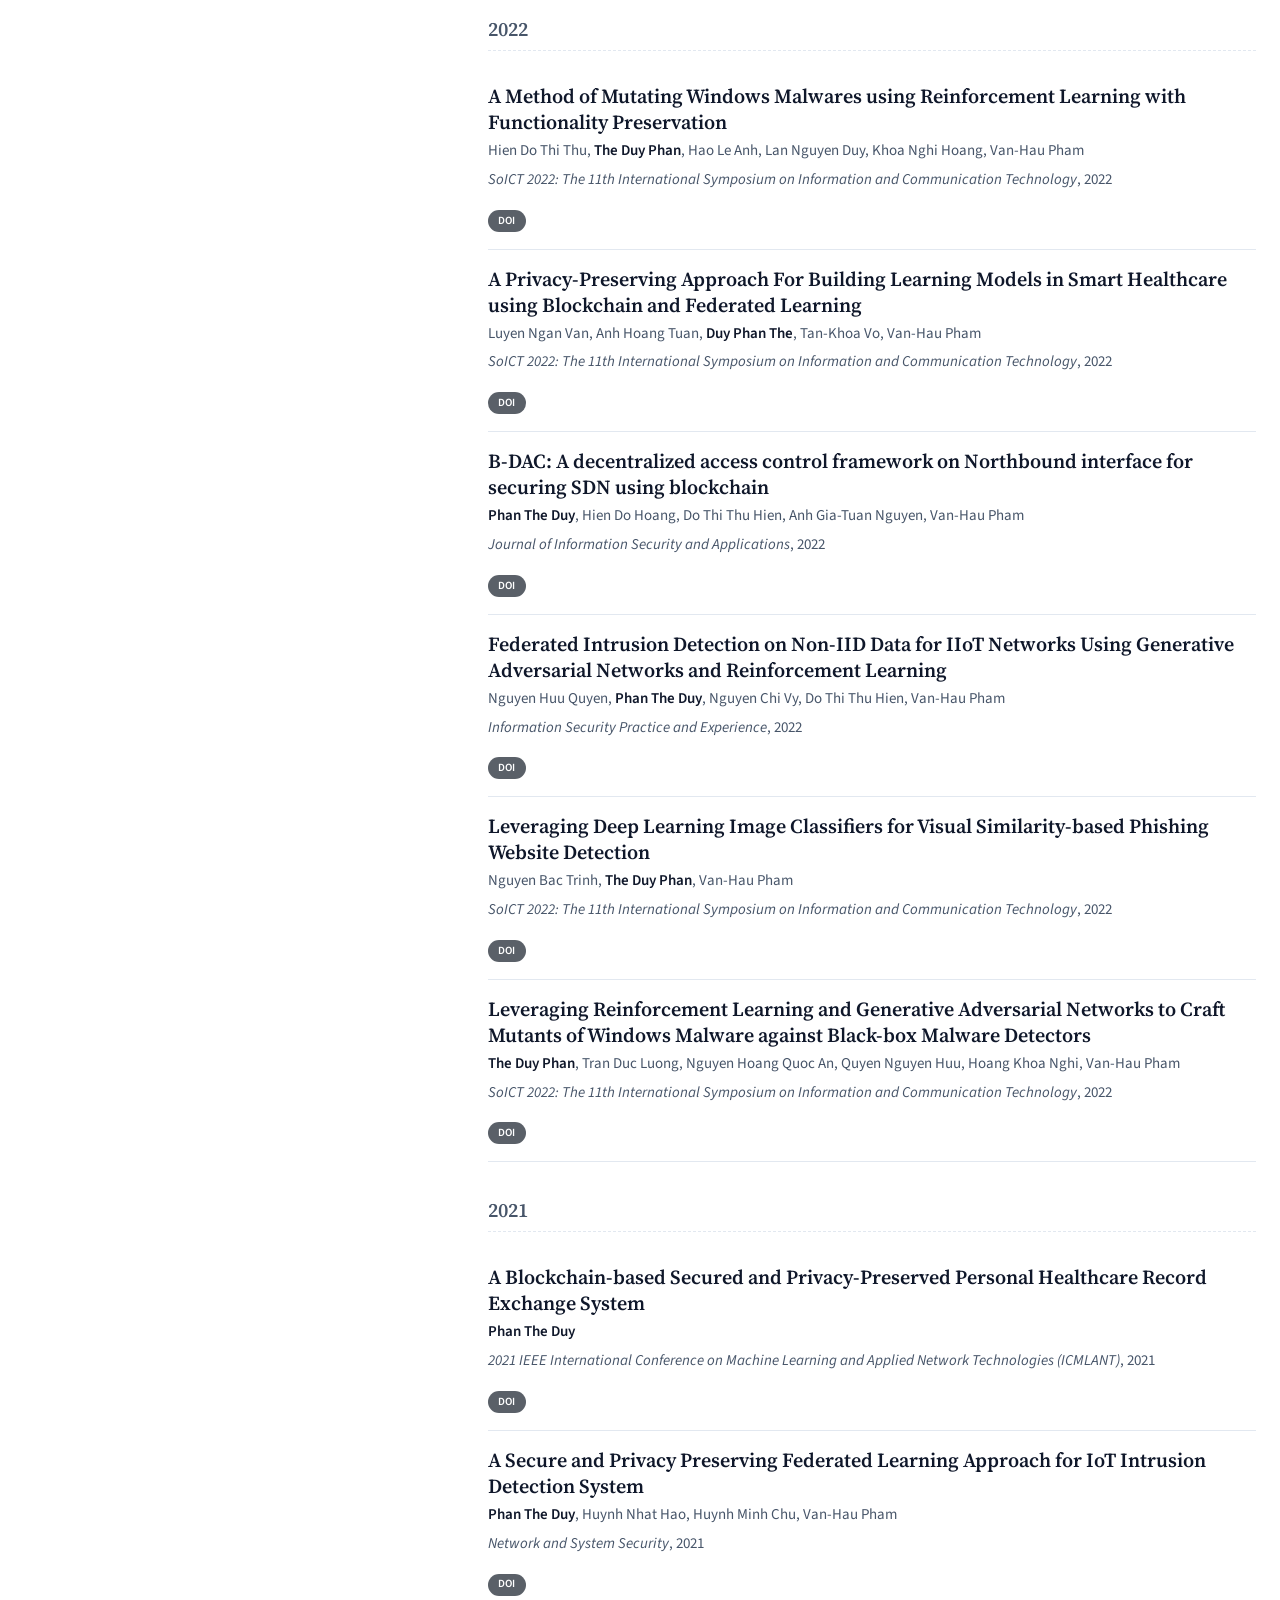
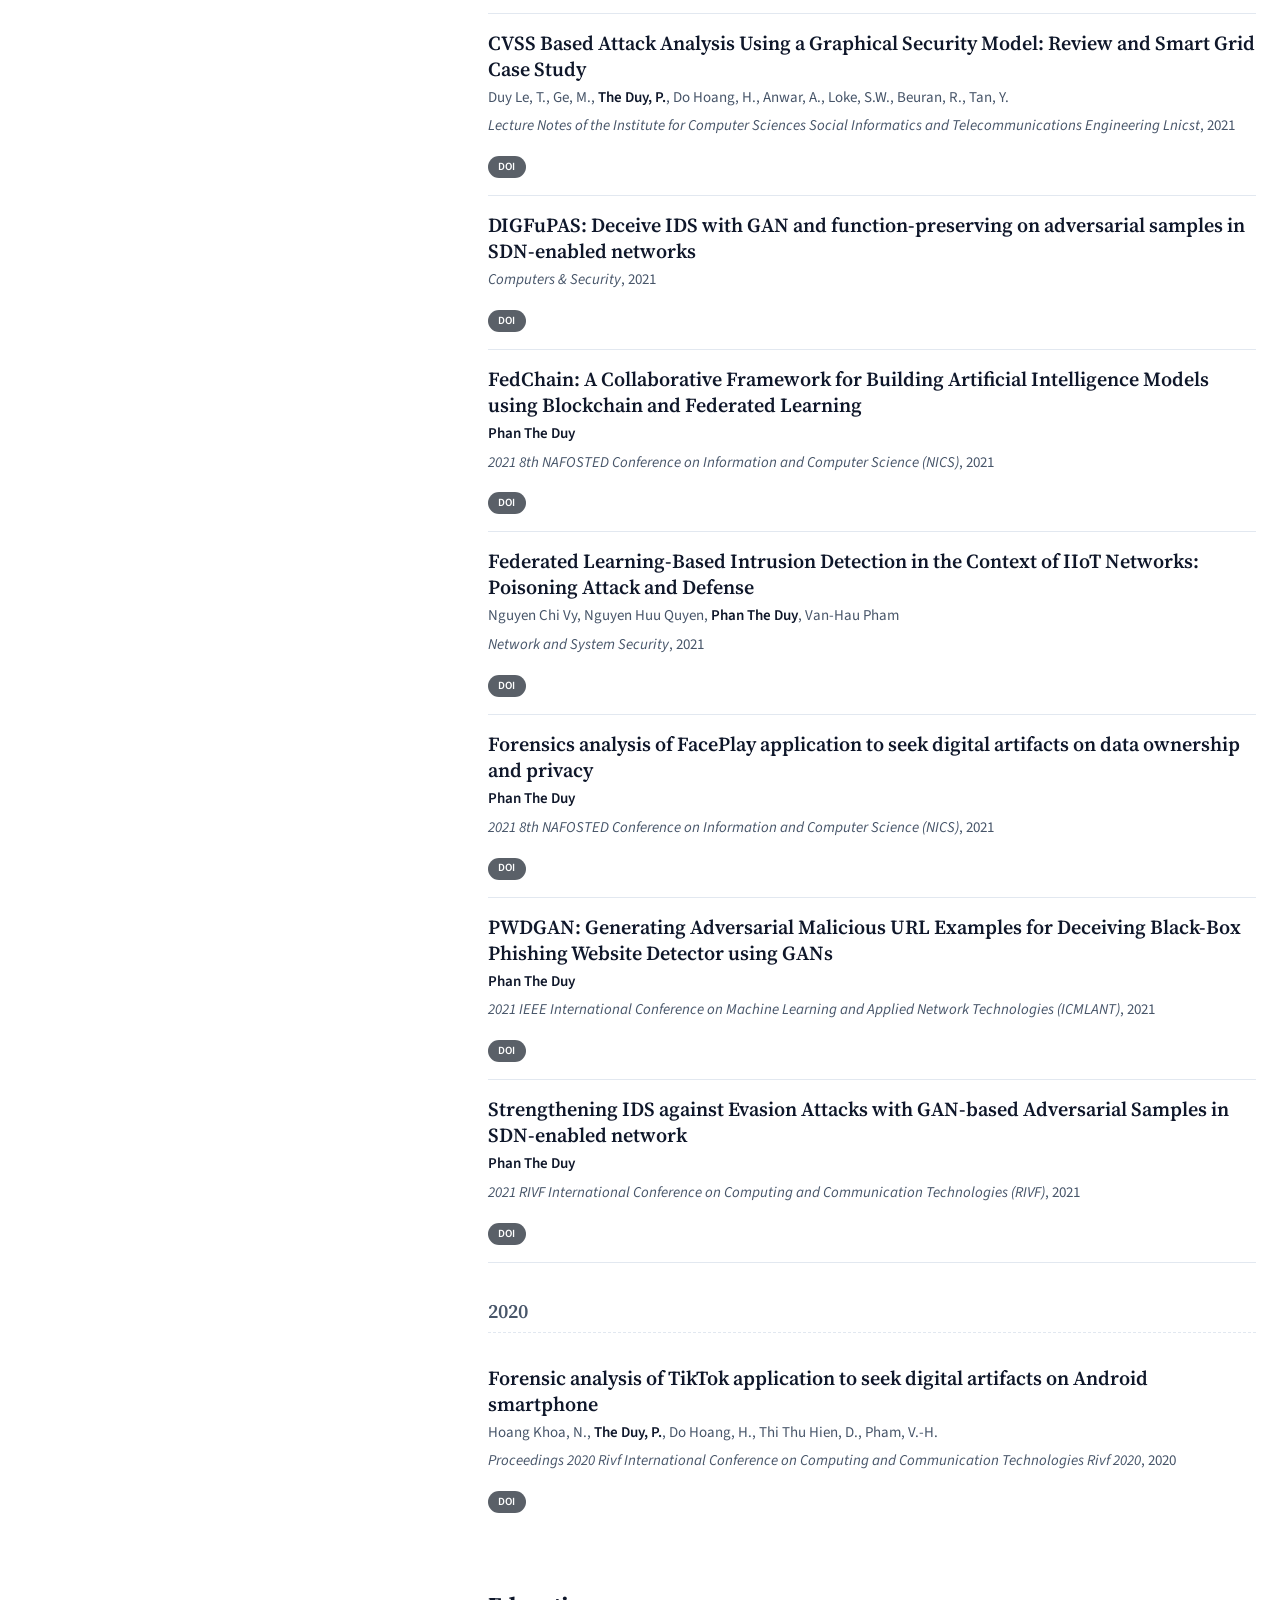
==== commit 17c8c4ec: "chore: sync publications from ORCID [skip ci]" ====
--- a/index.html
+++ b/index.html
@@ -310,6 +310,17 @@
 
       <article class="pub" data-year="2026">
         <div class="pub-body">
+          <h4 class="pub-title"><a href="https://doi.org/10.1016/j.jss.2026.113192" target="_blank" rel="noopener">A multi-agent and explainable semantic-guided smart contract fuzzing with LLMs</a></h4>
+          <p class="pub-authors">Le Quoc Ngo, Tran Tien Nhat, Nguyen Huu Quyen, Triet Huynh Minh Le, M. Ali Babar, Van-Hau Pham, <strong>Phan The Duy</strong></p>
+          <p class="pub-venue"><em>Journal of Systems and Software</em>, 2026</p>
+          <ul class="badge-row" aria-label="Paper links">
+            <li><a class="badge badge-pdf" href="https://doi.org/10.1016/j.jss.2026.113192" target="_blank" rel="noopener">DOI</a></li>
+          </ul>
+        </div>
+      </article>
+
+      <article class="pub" data-year="2026">
+        <div class="pub-body">
           <h4 class="pub-title"><a href="https://doi.org/10.2139/ssrn.6381010" target="_blank" rel="noopener">A Multi-Agent and Explainable Semantic-Guided Smart Contract Fuzzing with LLMs</a></h4>
           <p class="pub-authors">Le Quoc Ngo, Tran Tien Nhat, anon anon, Triet Huynh Minh Le, Muhammad Ali Babar, Van-Hau Pham, Nguyen Tan Cam</p>
           <p class="pub-venue"><em>preprint</em>, 2026</p>
